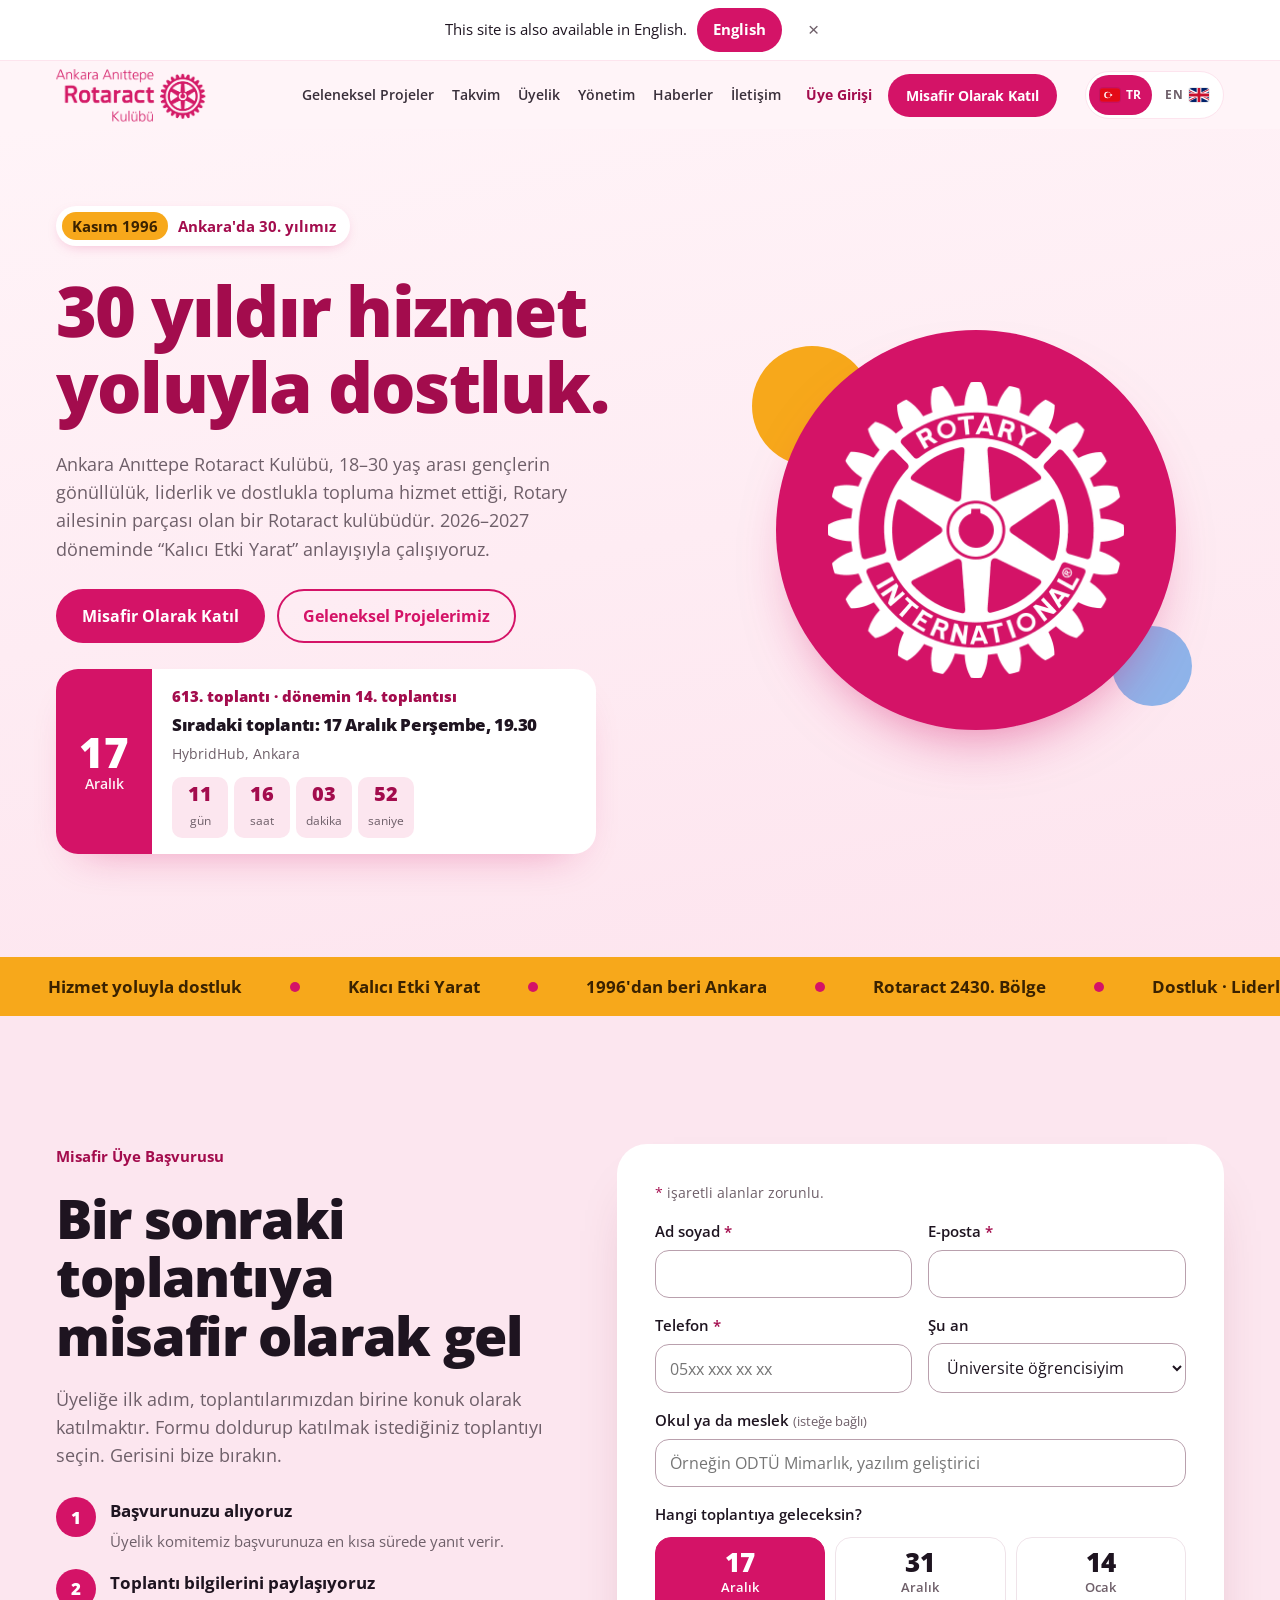
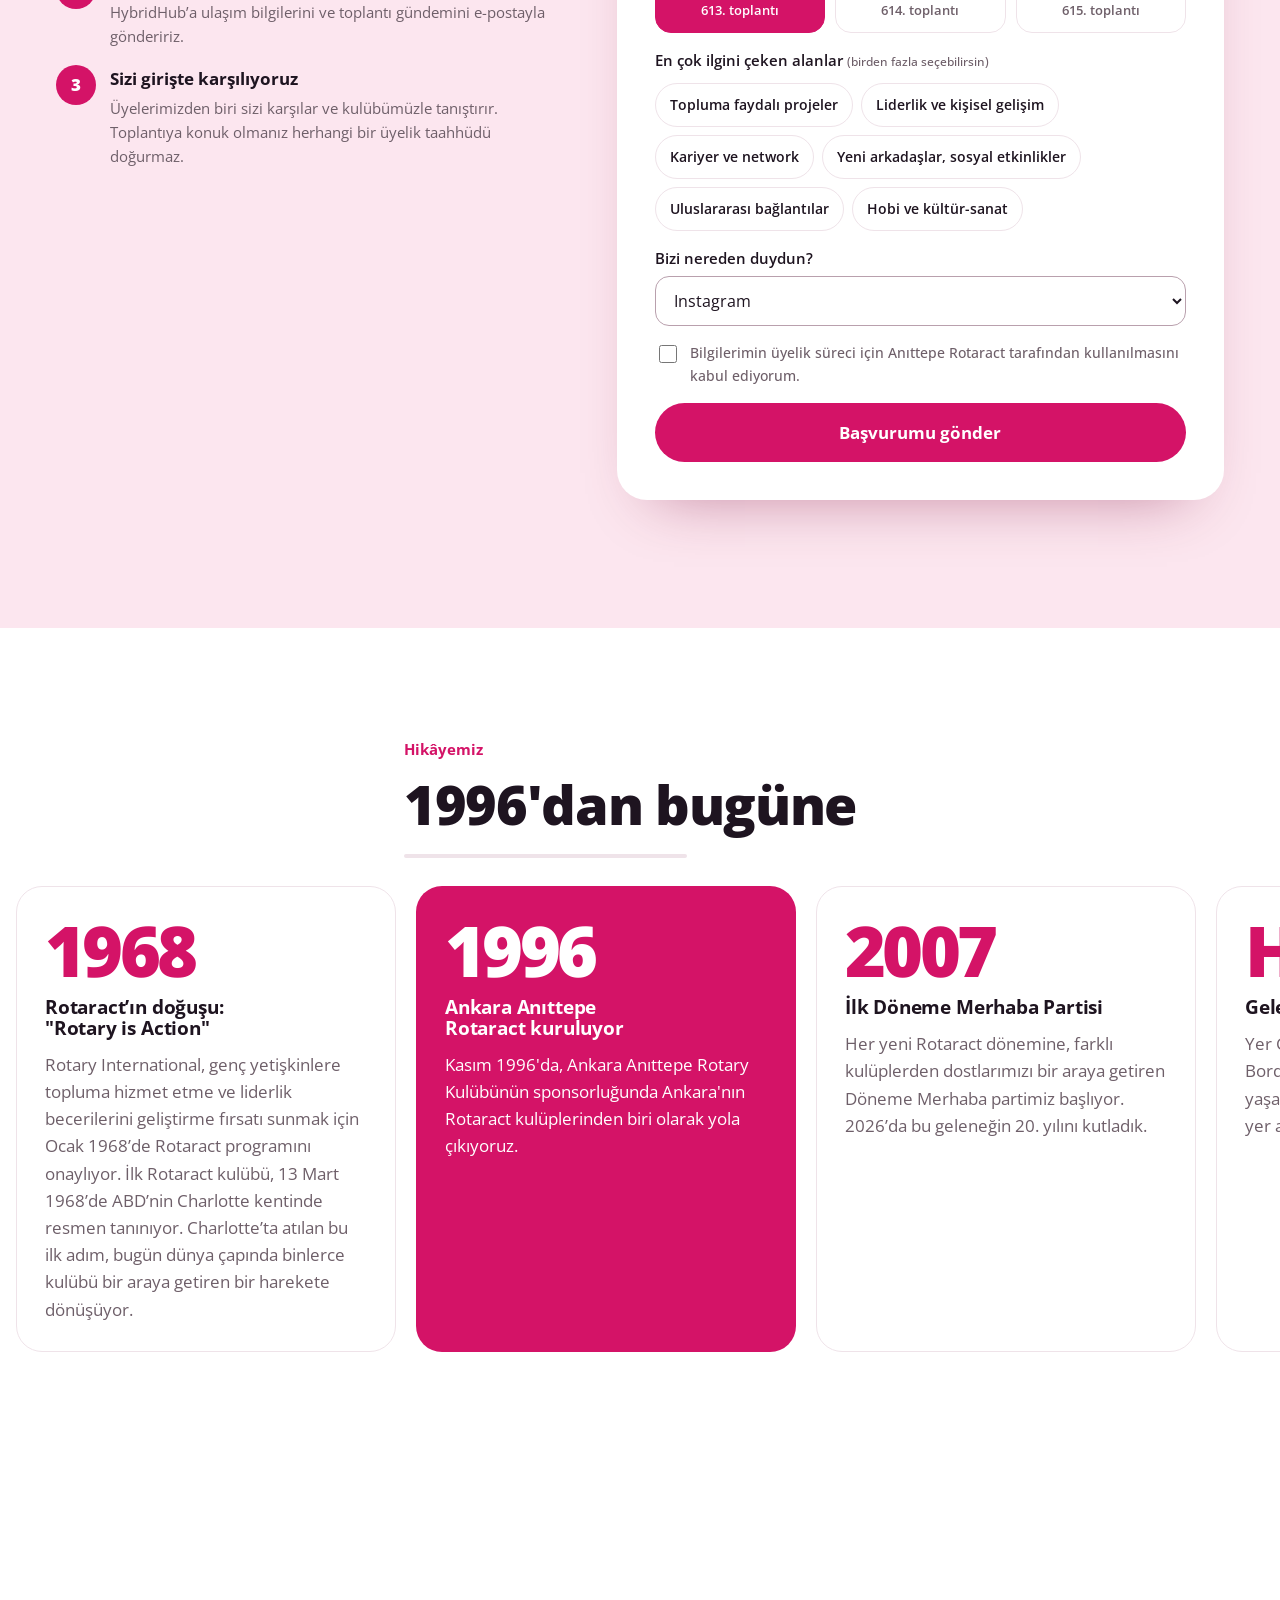
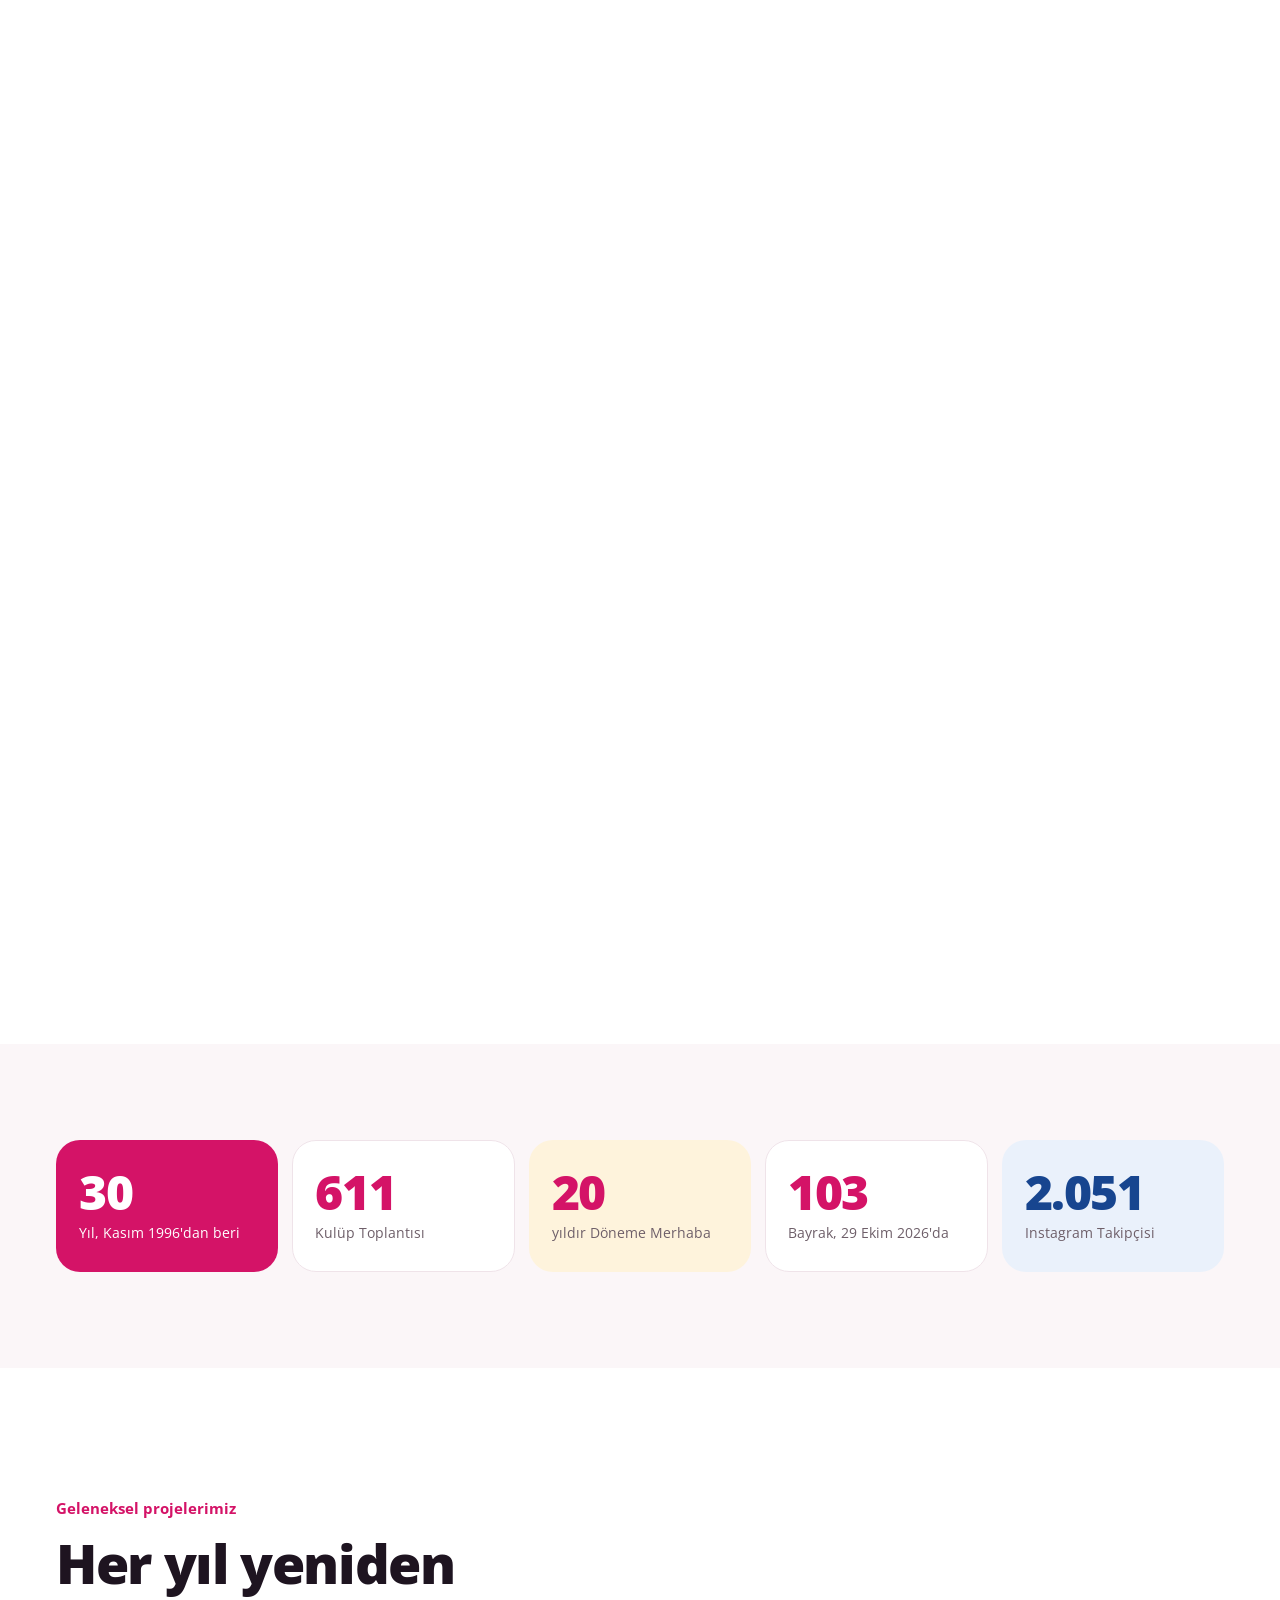
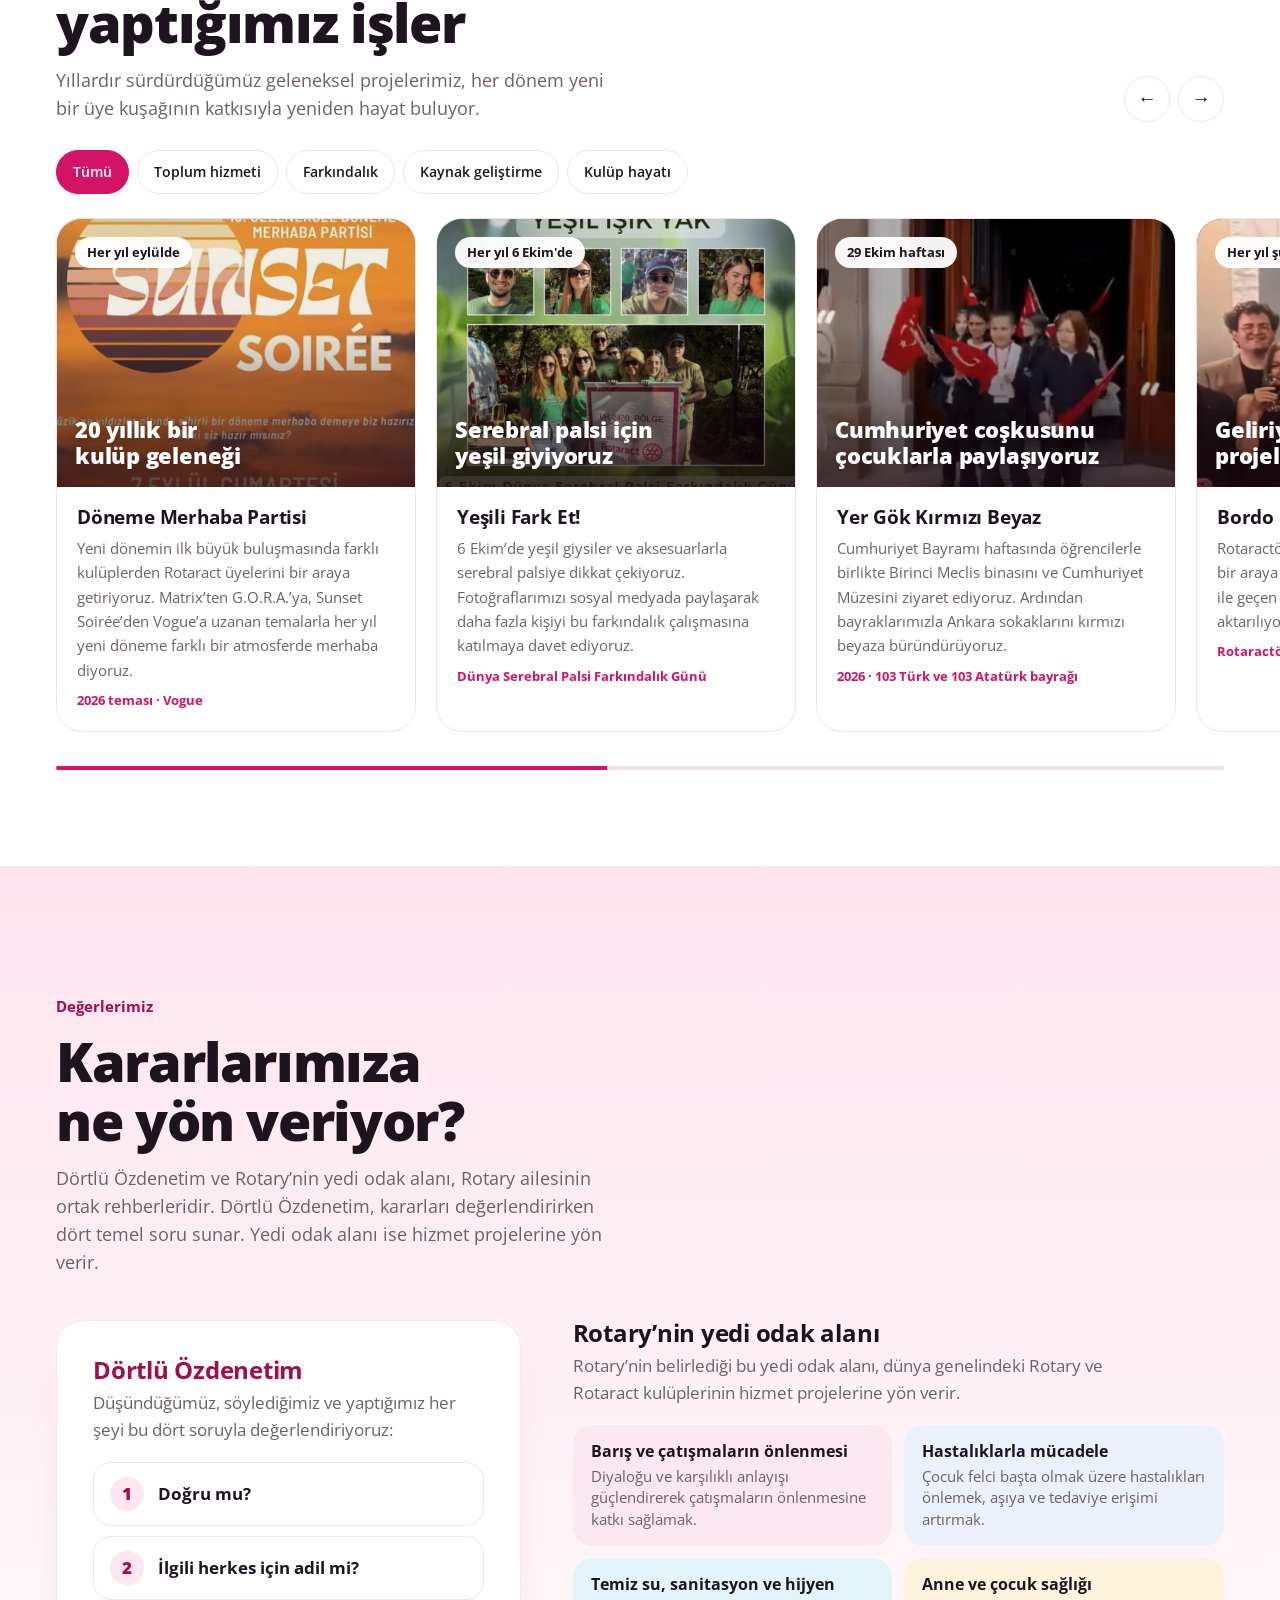
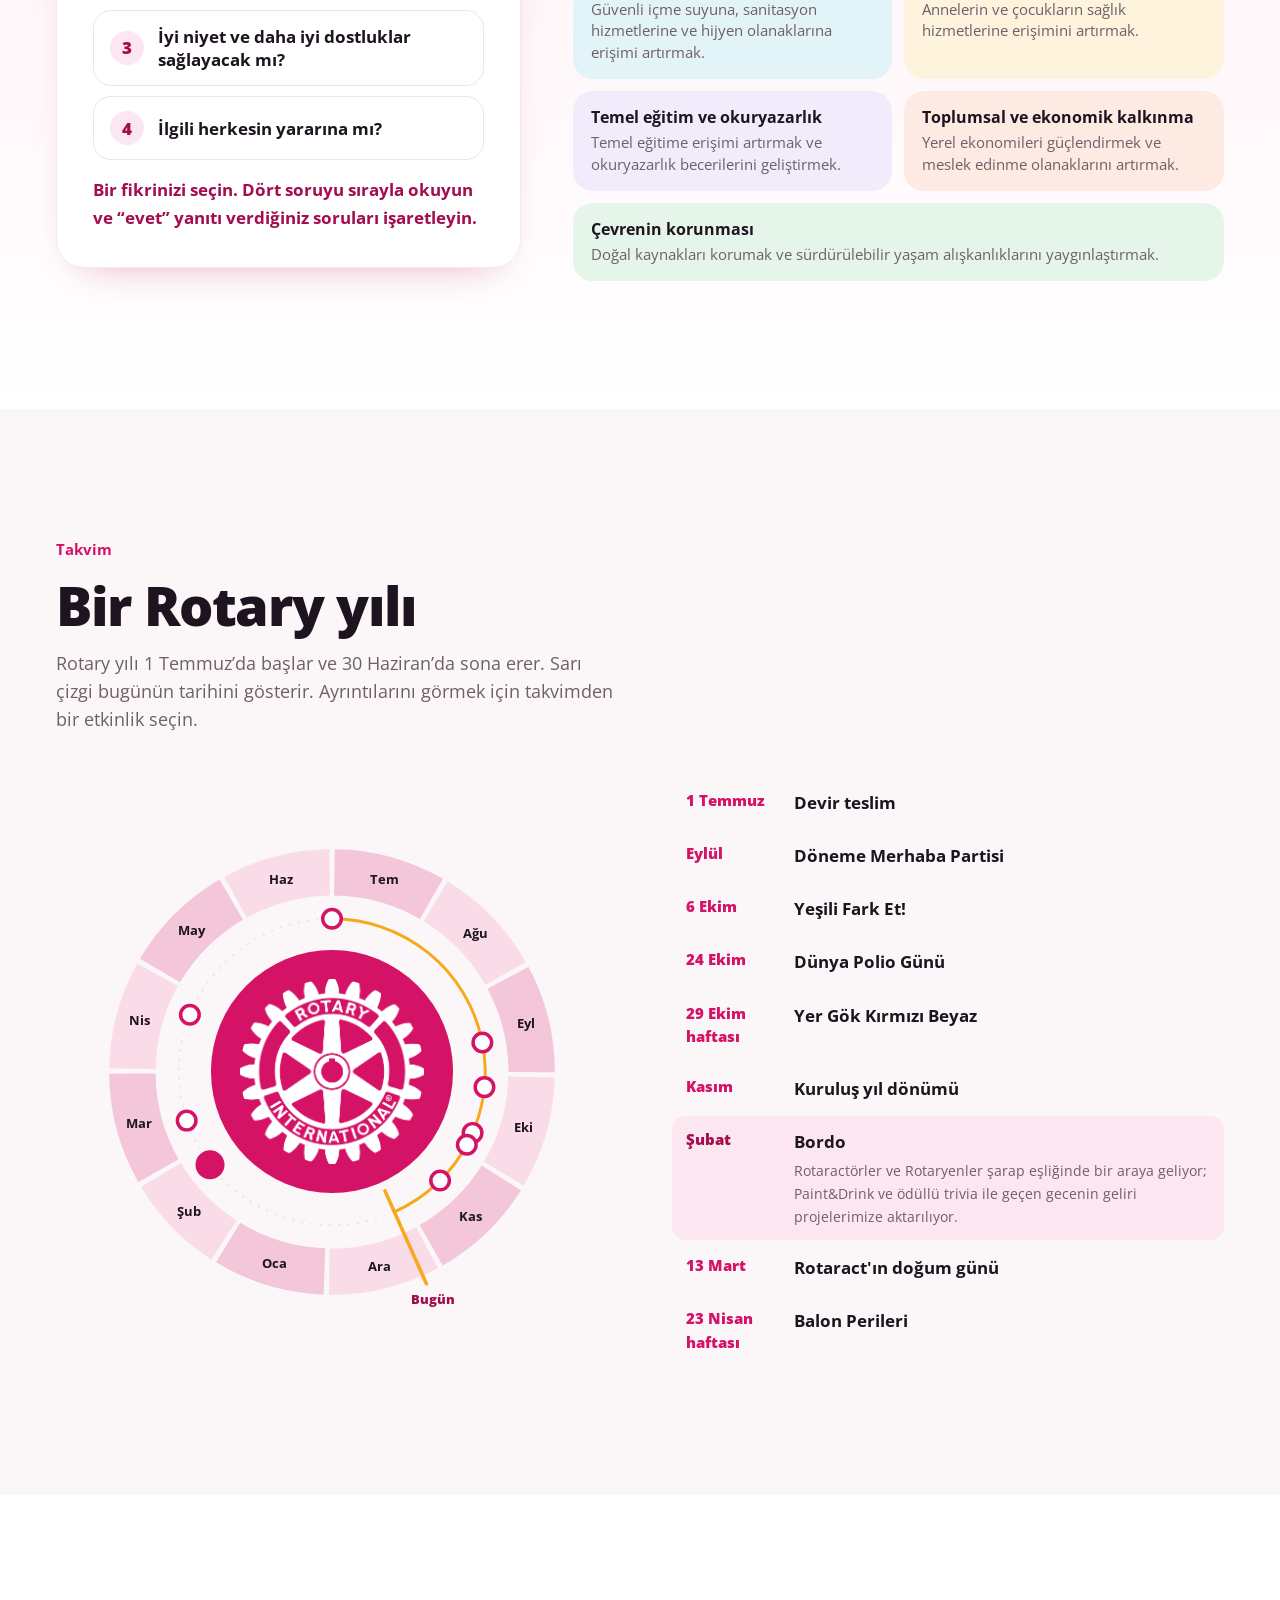
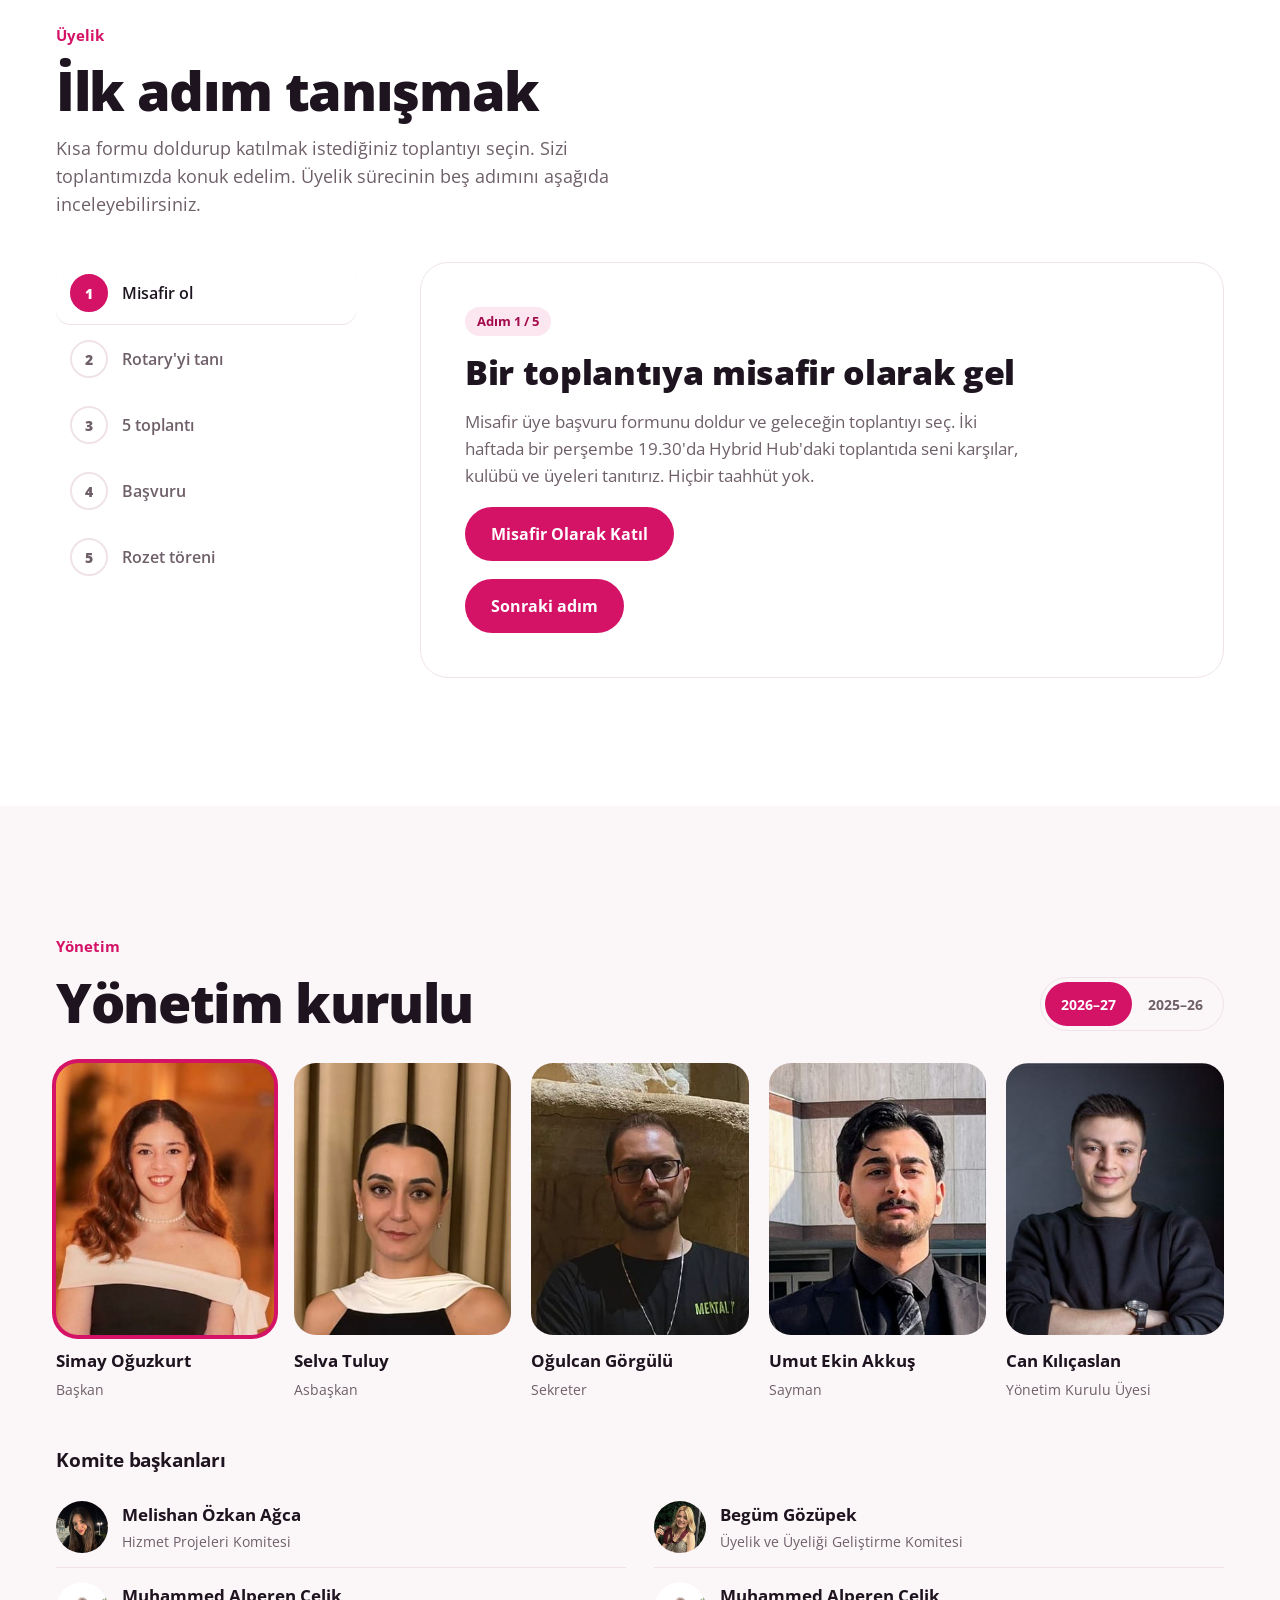
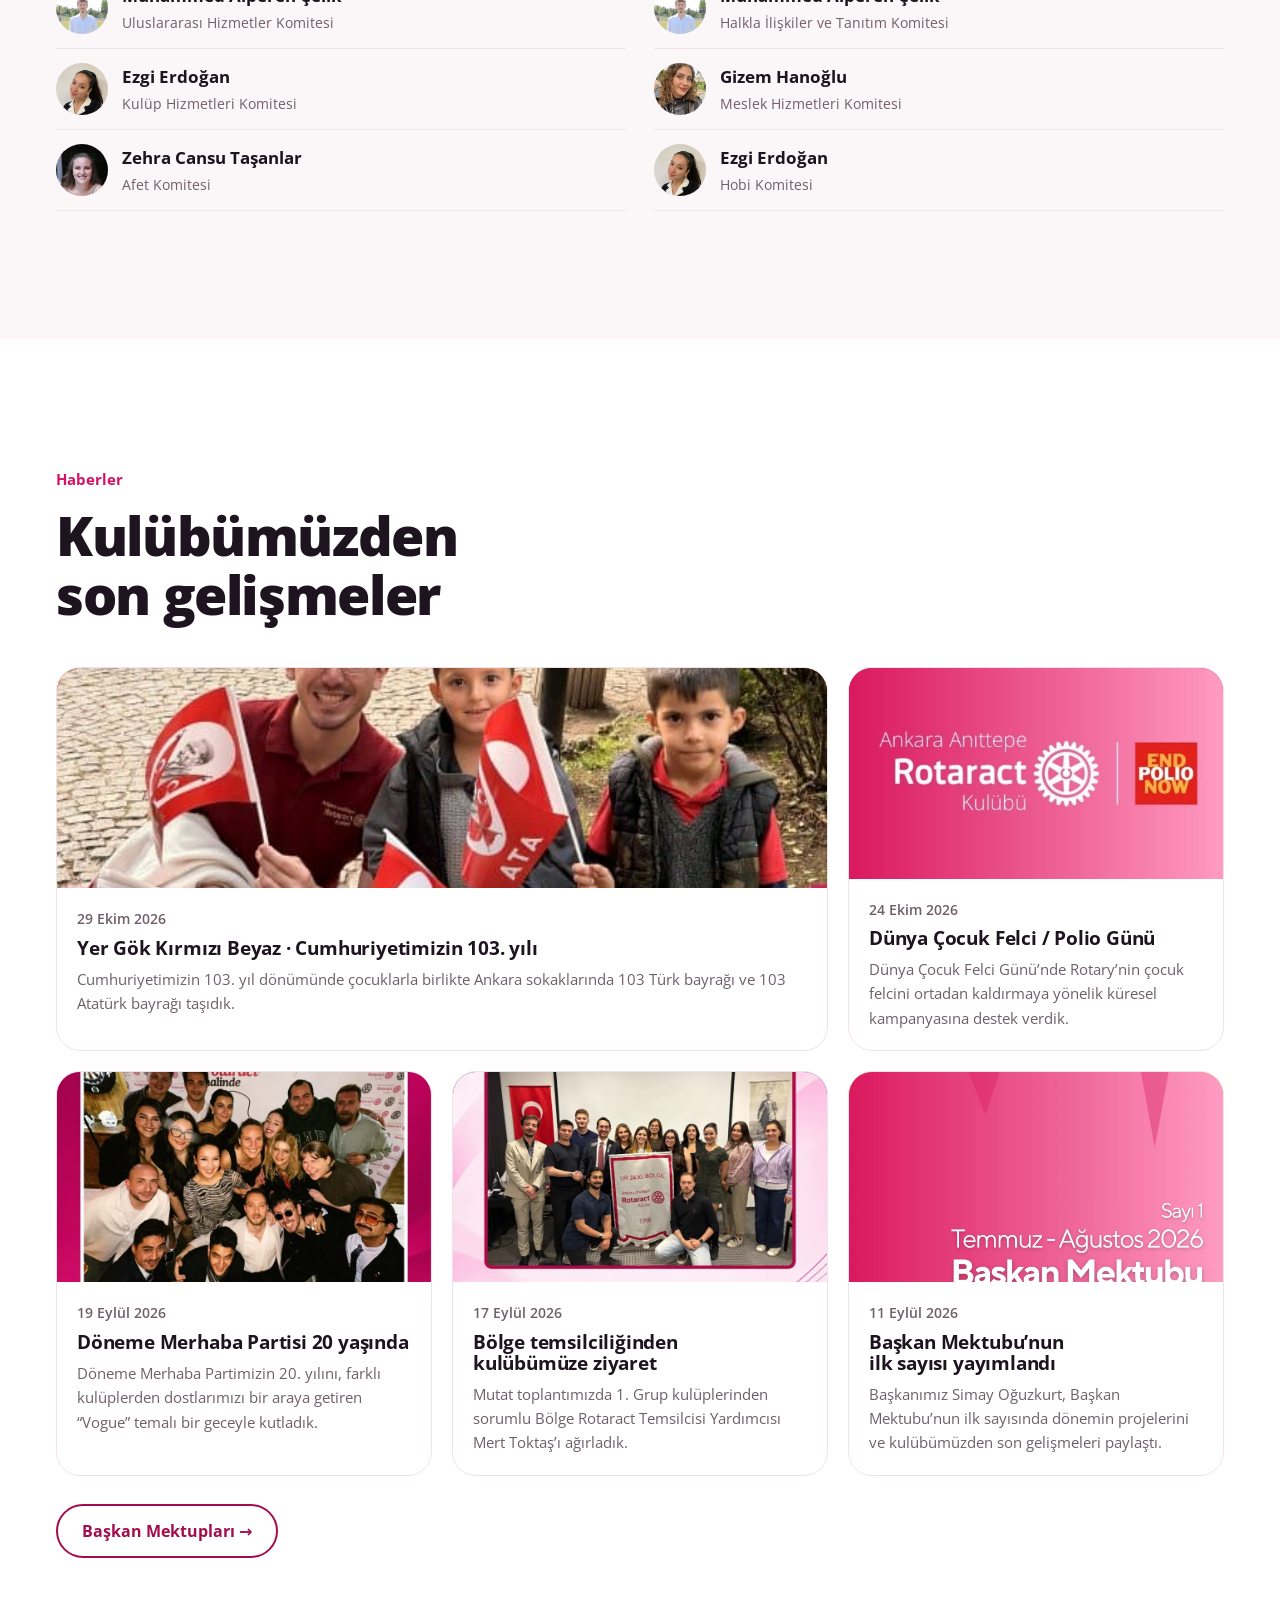
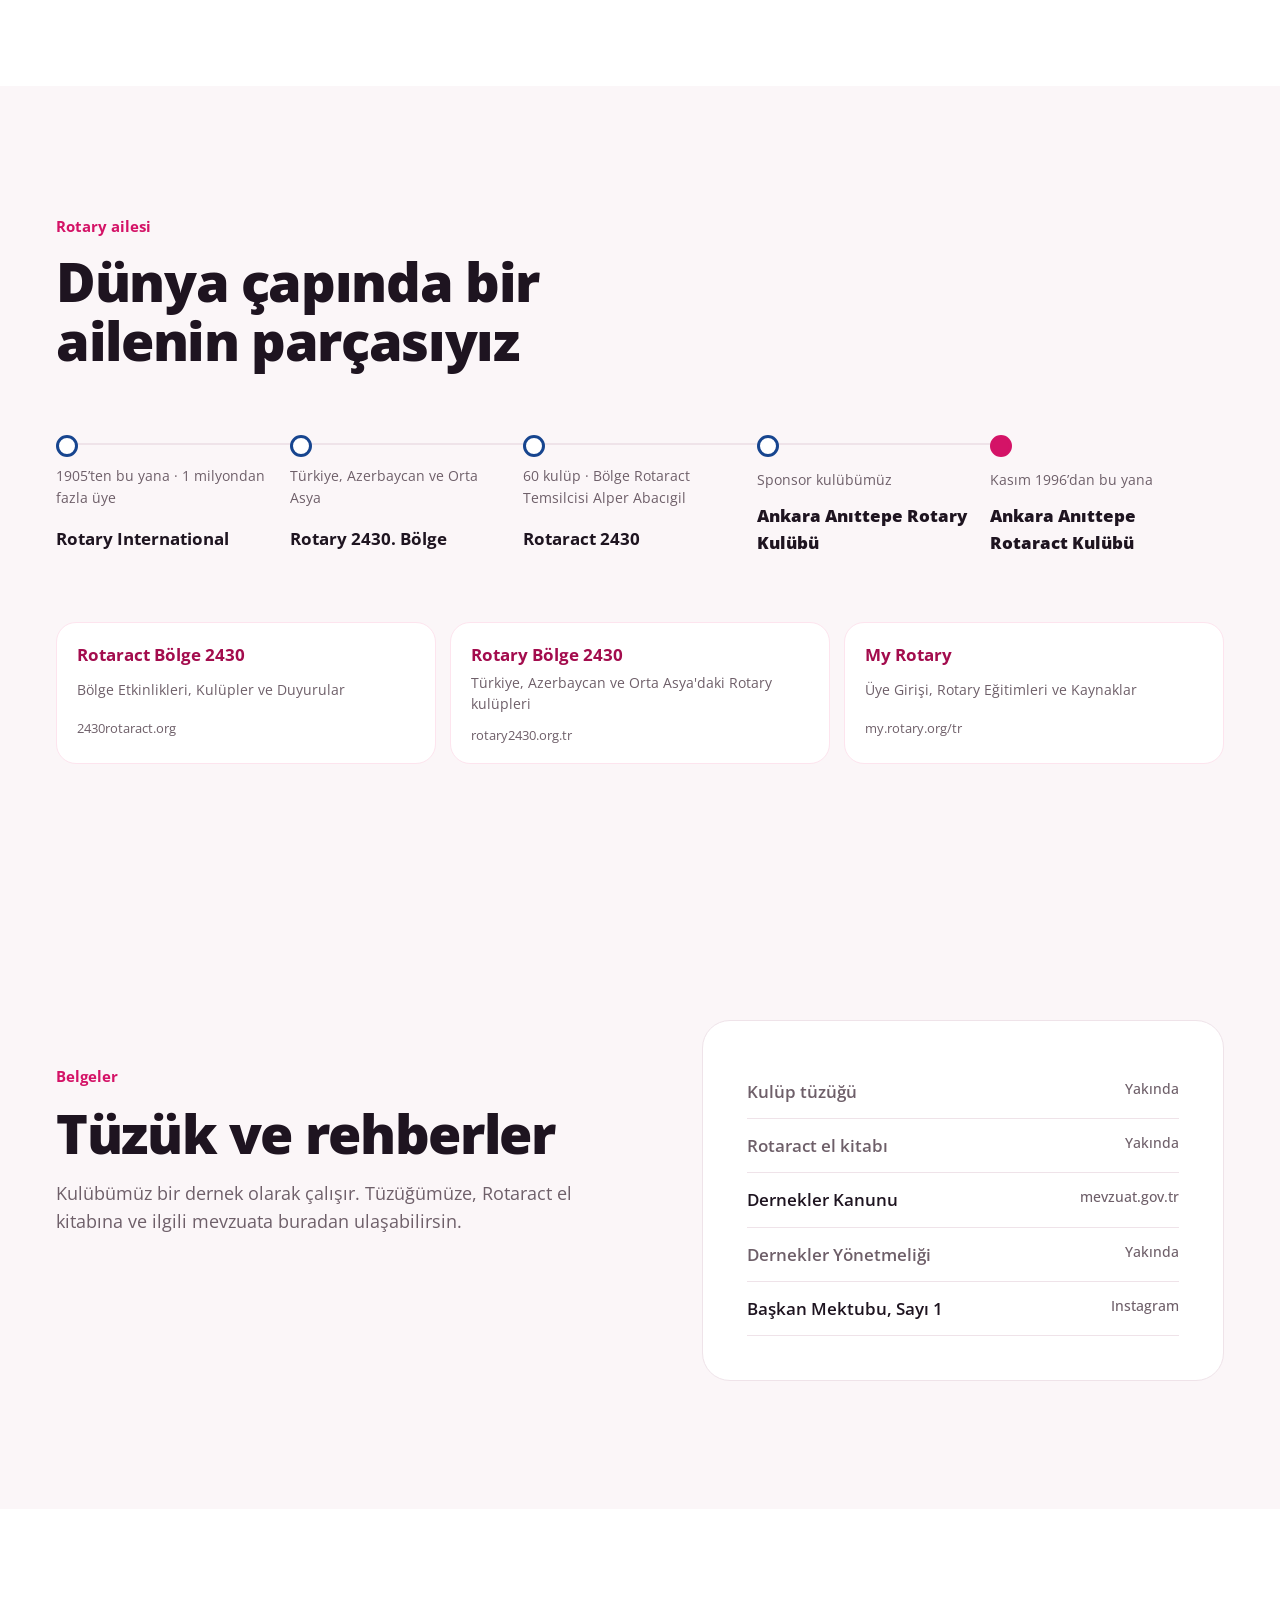
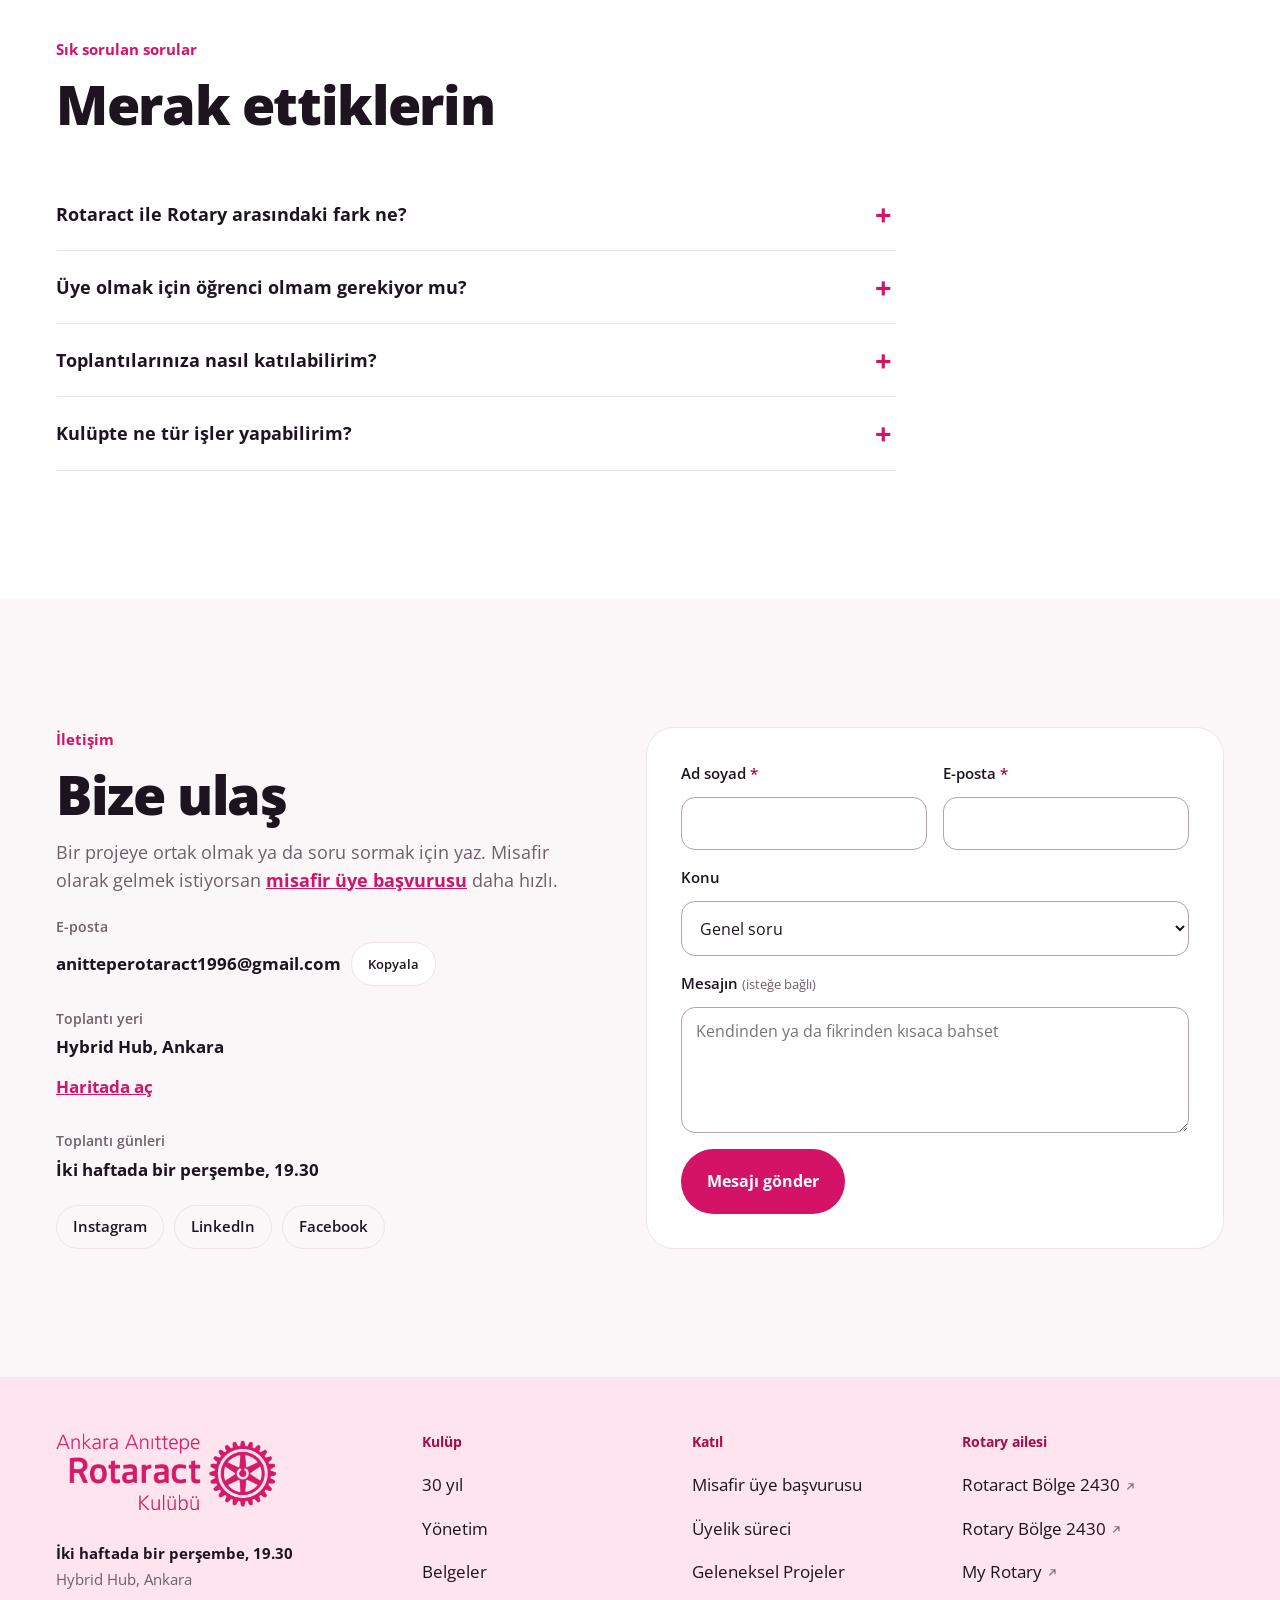
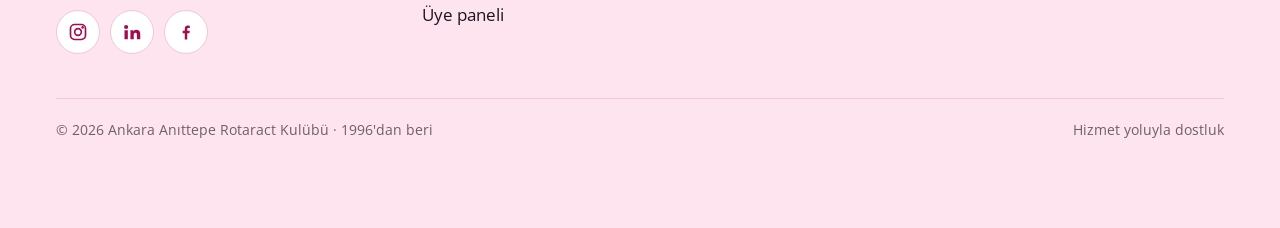
==== index.html @ 18e4af19 "Başkan Mektubu: sitede yayın sayfası Co-Authored-By: Claude Opus 5.5 <noreply@anthropic.com>" ====
<!doctype html>
<html lang="tr">
<head>
<meta charset="utf-8">
<meta name="viewport" content="width=device-width, initial-scale=1, viewport-fit=cover">
<title>Ankara Anıttepe Rotaract Kulübü | Ankara'da gönüllülük ve liderlik</title>
<link rel="canonical" href="https://anitteperotaract.org/">
<link rel="alternate" hreflang="tr" href="https://anitteperotaract.org/">
<link rel="alternate" hreflang="en" href="https://anitteperotaract.org/en/">
<link rel="alternate" hreflang="x-default" href="https://anitteperotaract.org/">
<link rel="manifest" href="https://anitteperotaract.org/site.webmanifest">
<link rel="icon" href="https://anitteperotaract.org/favicon.ico" sizes="16x16 32x32 48x48">
<link rel="icon" type="image/png" sizes="32x32" href="https://anitteperotaract.org/assets/icons/favicon-32.png">
<link rel="icon" type="image/png" sizes="192x192" href="https://anitteperotaract.org/assets/icons/icon-192.png">
<link rel="apple-touch-icon" href="https://anitteperotaract.org/assets/icons/apple-touch-icon.png">
<meta name="theme-color" content="#D41367">
<meta name="description" content="Ankara Anıttepe Rotaract Kulübü 1996'dan beri Ankara'da. 18–30 yaş arası gençlerle gönüllülük, liderlik ve dostluk. Toplantılar, projeler ve üyelik.">
<meta property="og:type" content="website">
<meta property="og:site_name" content="Ankara Anıttepe Rotaract Kulübü">
<meta property="og:title" content="Ankara Anıttepe Rotaract Kulübü">
<meta property="og:description" content="1996'dan beri Ankara'da 18–30 yaş arası gençlerle gönüllülük, liderlik ve dostluk. Bir sonraki toplantımıza misafir olarak gel.">
<meta property="og:url" content="https://anitteperotaract.org/">
<meta property="og:image" content="https://anitteperotaract.org/assets/og-image.jpg">
<meta property="og:image:width" content="1200">
<meta property="og:image:height" content="630">
<meta property="og:image:alt" content="Ankara Anıttepe Rotaract Kulübü logosu">
<meta property="og:locale" content="tr_TR">
<meta property="og:locale:alternate" content="en_US">
<meta name="twitter:card" content="summary_large_image">
<link rel="preconnect" href="https://fonts.googleapis.com">
<link rel="preconnect" href="https://fonts.gstatic.com" crossorigin>
<link rel="stylesheet" href="https://fonts.googleapis.com/css2?family=Open+Sans:wght@400;500;600;700;800&display=swap">
<script type="application/ld+json">
{"@context":"https://schema.org","@type":"NGO","name":"Ankara Anıttepe Rotaract Kulübü","alternateName":"Anıttepe Rotaract","url":"https://anitteperotaract.org/","@id":"https://anitteperotaract.org/#org","logo":"https://anitteperotaract.org/assets/icons/icon-512.png","image":"https://anitteperotaract.org/assets/og-image.jpg","address":{"@type":"PostalAddress","addressLocality":"Ankara","addressCountry":"TR"},"email":"anitteperotaract1996@gmail.com","foundingDate":"1996-11","areaServed":"Ankara","sameAs":["https://www.instagram.com/anitteperotaract/","https://www.facebook.com/AnittepeRotaractKulubu/","https://www.linkedin.com/company/anittepe-rotaract/"],"parentOrganization":{"@type":"Organization","name":"Rotary International","url":"https://www.rotary.org"}}
</script>
<style>
/* Layout: kızılcık hero → kayan şerit → sabitlenen yatay 30 yıl çizelgesi → sayaçlar → sürüklenebilir projeler → Rotary yılı çarkı → üyelik → kurul → haberler → iletişim. Tek cesur öğe: pembe disk üzerinde beyaz Rotary çarkı (marka kuralı: çark asla döndürülmez/animasyonla döndürülmez, üzerine yazı konmaz). */
:root{
  --cran:#D41367; --cran-deep:#A30C4D; --cran-soft:#FCE6EF; --on-cran:#FFFFFF;
  --royal:#17458F; --gold:#F7A81B; --gold-soft:#FEF3DC;
  --bg:#FFFFFF; --bg-2:#FBF6F8; --surface:#FFFFFF; --ink:#1E1420; --muted:#6E5F69; --line:#EFE3E9;
  --ring-a:#F9DCE8; --ring-b:#F3C6D9;
  --f:"Open Sans", "Segoe UI", system-ui, -apple-system, sans-serif;
  --gl:max(16px, env(safe-area-inset-left, 0px)); --gr:max(16px, env(safe-area-inset-right, 0px));
  --maxw:1200px; --hdr:68px;
}
/* Tek, aydınlık tema: gece modunda da açık kalır. */
:root{--blush:#FFF4F8; --blush-2:#FDE4EE; --sky-soft:#EAF1FB; color-scheme:light}

*{box-sizing:border-box}
html{scroll-behavior:smooth;scroll-padding-top:var(--hdr)}
body{background:var(--bg);color:var(--ink);font-family:var(--f);font-size:17px;line-height:1.6;-webkit-font-smoothing:antialiased}
body::before{content:"";position:fixed;inset:0 0 auto;height:env(safe-area-inset-top,0px);z-index:60;background:var(--blush)}
a{color:inherit}
h1,h2,h3{line-height:1.08;text-wrap:balance;margin:0;font-weight:800;letter-spacing:-.025em}
h2{font-size:clamp(2rem,4.6vw,3.4rem)}
h3{font-size:1.2rem;font-weight:700;letter-spacing:-.01em}
p{margin:0}
:focus-visible{outline:3px solid var(--gold);outline-offset:3px;border-radius:6px}
.wrap{max-width:var(--maxw);margin:0 auto;padding-left:var(--gl);padding-right:var(--gr)}
.band{padding-block:clamp(72px,10vw,128px)}
.alt{background:var(--bg-2)}
.lead{color:var(--muted);max-width:56ch;font-size:1.1rem}
.sec-head{display:grid;gap:14px;margin-bottom:44px;max-width:780px}
.kicker{color:var(--cran);font-weight:700;font-size:.95rem}
.btn{display:inline-flex;align-items:center;gap:8px;font:700 1rem var(--f);padding:14px 24px;border-radius:999px;border:2px solid transparent;cursor:pointer;text-decoration:none;transition:transform .2s cubic-bezier(.2,.8,.2,1),background .2s,color .2s}
.btn:hover{transform:translateY(-2px)}
.btn:active{transform:scale(.97)}
.btn-cran{background:var(--cran);color:var(--on-cran)}
.btn-white{background:#fff;color:#A30C4D}
.btn-line{border-color:currentColor;background:transparent}
.tn{font-variant-numeric:tabular-nums}

/* ---------- Logo crops ---------- */
.lg{position:relative;aspect-ratio:1330/470;overflow:hidden;display:block}
.lg img{position:absolute;max-width:none;width:150.38%;left:-38.72%;top:-6.38%;height:auto}
.wh{position:relative;aspect-ratio:1;overflow:hidden;display:block}
.wh img{position:absolute;max-width:none;width:470.6%;left:-336.5%;top:-15.3%;height:auto}
.l-white{display:none}

/* ---------- Progress + header ---------- */
.progress{position:fixed;left:0;top:env(safe-area-inset-top,0px);height:3px;width:100%;transform-origin:0 50%;transform:scaleX(0);background:var(--gold);z-index:70}
header.site{position:sticky;top:env(safe-area-inset-top,0px);z-index:50;transition:background .35s,box-shadow .35s;background:var(--blush);color:var(--ink)}
header.site.scrolled{background:color-mix(in srgb,var(--bg) 92%,transparent);backdrop-filter:blur(12px);color:var(--ink);box-shadow:0 1px 0 var(--line)}
.hdr{display:flex;align-items:center;gap:20px;height:var(--hdr)}
.brand{width:150px;flex:none}
.brand .on-top{display:block}
.brand .on-scroll{display:none}
header.scrolled .brand .on-top{display:none}
header.scrolled .brand .on-scroll{display:block}
nav.main{display:flex;gap:2px;margin-left:auto}
nav.main a{text-decoration:none;font-weight:600;font-size:.93rem;padding:8px 10px;white-space:nowrap;border-radius:999px;opacity:.88}
nav.main a:hover{opacity:1;background:color-mix(in srgb,currentColor 12%,transparent)}
.hdr .btn{padding:10px 18px;font-size:.92rem}
.menu-btn{display:none;background:none;border:2px solid currentColor;border-radius:10px;width:44px;height:40px;color:inherit;cursor:pointer;font-size:1.1rem}
@media (max-width:1200px){
  nav.main{display:none;position:absolute;left:0;right:0;top:var(--hdr);flex-direction:column;background:var(--bg);color:var(--ink);border-bottom:1px solid var(--line);padding:8px var(--gr) 16px var(--gl)}
  nav.main.open{display:flex}
  .menu-btn{display:block;margin-left:auto}
  .hdr .btn{display:none}
}

/* ---------- Hero ---------- */
.hero{background:linear-gradient(170deg,var(--blush) 0%,var(--blush-2) 100%);color:var(--ink);position:relative;overflow:hidden}
.hero h1{color:var(--cran-deep)}
.hero-inner{isolation:isolate;display:grid;grid-template-columns:1.1fr .9fr;gap:clamp(24px,5vw,72px);align-items:center;padding-block:clamp(40px,6vw,80px) clamp(56px,8vw,104px)}
.hero-copy{display:grid;gap:26px;min-width:0;position:relative;z-index:2}
.since{display:inline-flex;align-items:center;gap:10px;font-weight:700;font-size:.95rem;background:#fff;color:var(--cran-deep);padding:6px 14px 6px 6px;border-radius:999px;justify-self:start;box-shadow:0 4px 14px -6px rgba(212,19,103,.35)}
.since b{background:var(--gold);color:#3A2200;border-radius:999px;padding:2px 10px}
.hero h1{font-size:clamp(2.4rem,5.6vw,4.4rem)}
.hero .lead{color:var(--muted)}
.hero-actions{display:flex;flex-wrap:wrap;gap:12px}
.hero-actions .btn-line{color:var(--cran)}
.ticket{background:#fff;color:#1E1420;border-radius:22px;display:grid;grid-template-columns:auto 1fr;max-width:540px;overflow:hidden;box-shadow:0 20px 44px -26px rgba(212,19,103,.45)}
.ticket-date{background:var(--cran);color:#fff;padding:18px 20px;display:grid;place-items:center;text-align:center;line-height:1;min-width:96px}
.ticket-date b{font-size:2.6rem;font-weight:800;display:block}
.ticket-date span{font-size:.85rem;font-weight:600;opacity:.8;margin-top:4px;display:block}
.ticket-body{padding:16px 20px;display:grid;gap:6px;min-width:0}
.ticket-no{font-weight:800;color:#A30C4D;font-size:.92rem}
.ticket-body h3{font-size:1.08rem}
.ticket-body p{color:#6E5F69;font-size:.9rem}
.cd{display:flex;gap:6px;margin-top:6px;flex-wrap:wrap}
.cd div{background:#FCE6EF;border-radius:10px;padding:6px 10px;min-width:56px;text-align:center}
.cd b{font-size:1.25rem;font-weight:800;display:block;line-height:1.1;color:#A30C4D}
.cd span{font-size:.7rem;color:#6E5F69}
.hero-wheel{position:relative;justify-self:center;width:min(100%,400px);aspect-ratio:1;border-radius:50%;background:var(--cran);display:grid;place-items:center;box-shadow:0 30px 60px -30px rgba(212,19,103,.6)}
.hero-wheel .rw{width:74%;height:auto;display:block}
.hero-wheel::before,.hero-wheel::after{content:"";position:absolute;border-radius:50%;z-index:-1}
.hero-wheel::before{width:30%;aspect-ratio:1;background:var(--gold);left:-6%;top:4%}
.hero-wheel::after{width:20%;aspect-ratio:1;background:#8FB4EA;right:-4%;bottom:6%}@media (max-width:880px){.hero-inner{grid-template-columns:1fr}.hero-wheel{width:min(56%,260px);order:-1}}

/* ---------- Marquee ---------- */
.marquee{background:var(--gold);color:#3A2200;overflow:hidden;padding-block:16px;white-space:nowrap}
.marquee-track{display:inline-flex;gap:48px;animation:mq 38s linear infinite;padding-left:48px}
.marquee span{font-weight:700;font-size:1.05rem;display:inline-flex;align-items:center;gap:48px}
.marquee span::after{content:"";width:10px;height:10px;border-radius:50%;background:var(--cran);display:inline-block}
@keyframes mq{to{transform:translateX(-50%)}}

/* ---------- Guest application ---------- */
.apply{background:var(--cran-soft)}
.apply-grid{display:grid;grid-template-columns:.9fr 1.1fr;gap:clamp(28px,5vw,72px);align-items:start}
.apply-copy{display:grid;gap:20px;position:sticky;top:calc(var(--hdr) + 24px)}
.apply-steps{list-style:none;margin:8px 0 0;padding:0;display:grid;gap:16px;counter-reset:a}
.apply-steps li{display:grid;grid-template-columns:40px 1fr;gap:4px 14px}
.apply-steps li::before{counter-increment:a;content:counter(a);grid-row:span 2;width:40px;height:40px;border-radius:50%;background:var(--cran);color:#fff;display:grid;place-items:center;font-weight:800}
.apply-steps span{color:var(--muted);font-size:.95rem}
.apply-form{background:var(--surface);border-radius:30px;padding:clamp(22px,4vw,38px);box-shadow:0 30px 60px -36px rgba(120,0,50,.45)}
.gf-fields{display:grid;grid-template-columns:1fr 1fr;gap:16px}
.gf-fields .full{grid-column:1/-1}
.apply-form label{display:grid;gap:6px;font-weight:600;font-size:.92rem}
.apply-form small{color:var(--muted);font-weight:500}
.apply-form input:not([type=checkbox]),.apply-form select{font:400 1rem var(--f);padding:12px 14px;border-radius:14px;border:1.5px solid var(--line);background:var(--bg);color:var(--ink);width:100%}
.apply-form input:focus,.apply-form select:focus{border-color:var(--cran);outline:none}
.apply-form fieldset{border:0;padding:0;margin:0;display:grid;gap:10px;min-width:0}
.apply-form legend{font-weight:600;font-size:.92rem;padding:0;margin-bottom:10px}
.date-pick{display:grid;grid-template-columns:repeat(3,1fr);gap:10px}
.date-pick label{cursor:pointer;display:block}
.date-pick input{position:absolute;opacity:0;pointer-events:none}
.date-pick .dp{display:grid;gap:2px;padding:12px;border-radius:16px;border:1.5px solid var(--line);text-align:center;transition:all .2s}
.date-pick .dp b{font-size:1.6rem;font-weight:800;line-height:1}
.date-pick .dp span{font-size:.8rem;color:var(--muted);font-weight:600}
.date-pick input:checked + .dp{background:var(--cran);border-color:var(--cran);color:#fff}
.date-pick input:checked + .dp span{color:rgba(255,255,255,.85)}
.date-pick input:focus-visible + .dp{outline:3px solid var(--gold);outline-offset:2px}
.interest{display:flex;flex-wrap:wrap;gap:8px}
.interest button{font:600 .88rem var(--f);border:1.5px solid var(--line);background:var(--bg);color:var(--ink);padding:8px 14px;border-radius:999px;cursor:pointer;transition:all .2s}
.interest button[aria-pressed="true"]{background:var(--ink);color:var(--bg);border-color:var(--ink)}
.apply-form .check{display:flex;gap:10px;align-items:flex-start;font-weight:500;font-size:.88rem;color:var(--muted)}
.apply-form .check input{margin-top:3px;accent-color:var(--cran);width:18px;height:18px;flex:none}
.apply-form .btn{justify-content:center;font-size:1.05rem;padding:16px}
.gf-err{grid-column:1/-1;color:var(--cran);font-weight:700;font-size:.92rem}
.gf-done{display:grid;gap:14px;text-align:left;animation:swap .5s cubic-bezier(.2,.8,.2,1)}
.gf-done .ok{width:56px;height:56px;border-radius:50%;background:var(--cran);color:#fff;display:grid;place-items:center;font-size:1.6rem;font-weight:800}
.gf-done h3{font-size:1.6rem;font-weight:800}
.gf-done p{color:var(--muted)}
@media (max-width:900px){.apply-grid{grid-template-columns:1fr}.apply-copy{position:static}}
@media (max-width:520px){.gf-fields{grid-template-columns:1fr}.date-pick{grid-template-columns:1fr 1fr 1fr;gap:6px}.date-pick .dp{padding:10px 4px}}

/* Floating apply button */
.fab{position:fixed;left:calc(16px + env(safe-area-inset-left,0px));bottom:calc(16px + env(safe-area-inset-bottom,0px));z-index:69;background:var(--cran);color:#fff;font:700 .95rem var(--f);padding:14px 20px;border-radius:999px;text-decoration:none;box-shadow:0 12px 30px -10px rgba(120,0,50,.6);transform:translateY(140%);transition:transform .35s cubic-bezier(.2,.8,.2,1)}
.fab.show{transform:none}

/* ---------- Pinned timeline ---------- */
.tl{position:relative;background:var(--bg)}
.tl-sticky{position:sticky;top:calc(var(--hdr) + env(safe-area-inset-top,0px));height:calc(100svh - var(--hdr));overflow:hidden;display:flex;flex-direction:column;justify-content:center;gap:28px;padding-block:24px}
.tl-head{display:flex;justify-content:space-between;align-items:end;gap:20px;flex-wrap:wrap}
.tl-bar{height:4px;background:var(--line);border-radius:4px;overflow:hidden;width:min(320px,60%)}
.tl-bar i{display:block;height:100%;width:100%;background:var(--cran);transform-origin:0 50%;transform:scaleX(0)}
.tl-track{display:flex;gap:20px;padding-left:var(--gl);padding-right:var(--gr);will-change:transform}
.tl-card{flex:0 0 min(78vw,380px);background:var(--surface);border:1px solid var(--line);border-radius:26px;padding:28px;display:grid;gap:12px;align-content:start;min-height:280px}
.tl-card .yr{font-size:clamp(3rem,6vw,4.4rem);font-weight:800;letter-spacing:-.05em;line-height:1;color:var(--cran)}
.tl-card p{color:var(--muted)}
.tl-card.hl{background:var(--cran);color:var(--on-cran);border-color:transparent}
.tl-card.hl .yr{color:#fff}
.tl-card.hl p{color:rgba(255,255,255,.88)}
.tl-card.dark{background:var(--gold);color:#3A2200;border-color:transparent}
.tl-card.dark .yr{color:#fff}
.tl-card.dark p{color:#5A3A00}
.tl.static{height:auto!important}
.tl.static .tl-sticky{position:static;height:auto;padding-block:clamp(72px,10vw,120px)}
.tl.static .tl-track{overflow-x:auto;scroll-snap-type:x mandatory;transform:none!important;padding-bottom:12px}
.tl.static .tl-card{scroll-snap-align:start}

/* ---------- Counters ---------- */
.stats{display:grid;grid-template-columns:repeat(5,1fr);gap:14px}
.stats div{padding:26px 22px;border-radius:24px;background:var(--surface);border:1px solid var(--line)}
.stats div:nth-child(1){background:var(--cran);color:#fff;border-color:transparent}
.stats div:nth-child(3){background:var(--gold-soft);border-color:transparent}
.stats div:nth-child(5){background:var(--sky-soft);border-color:transparent}
.stats b{font-size:clamp(2rem,4vw,3rem);font-weight:800;display:block;line-height:1.05;letter-spacing:-.03em;color:var(--cran)}
.stats div:nth-child(1) b{color:#fff}
.stats div:nth-child(5) b{color:var(--royal)}
.stats span{font-size:.9rem;color:var(--muted)}
.stats div:nth-child(1) span{color:rgba(255,255,255,.9)}
@media (max-width:900px){.stats{grid-template-columns:1fr 1fr}.stats div:last-child{grid-column:1/-1}}

/* ---------- Projects rail ---------- */
.rail-head{display:flex;justify-content:space-between;align-items:end;gap:20px;flex-wrap:wrap;margin-bottom:28px}
.chips{display:flex;flex-wrap:wrap;gap:8px}
.chip{font:600 .9rem var(--f);border:1.5px solid var(--line);background:var(--surface);color:var(--ink);padding:8px 16px;border-radius:999px;cursor:pointer;transition:background .2s,color .2s,border-color .2s}
.chip[aria-pressed="true"]{background:var(--cran);color:var(--on-cran);border-color:var(--cran)}
.arrows{display:flex;gap:8px}
.arrows button{width:46px;height:46px;border-radius:50%;border:1.5px solid var(--line);background:var(--surface);color:var(--ink);cursor:pointer;font-size:1.2rem;transition:background .2s}
.arrows button:hover{background:var(--cran);color:var(--on-cran);border-color:var(--cran)}
.rail{display:flex;gap:20px;overflow-x:auto;scroll-snap-type:x mandatory;padding-left:max(var(--gl),calc((100vw - var(--maxw))/2 + 16px));padding-right:var(--gr);padding-bottom:16px;scrollbar-width:none;cursor:grab}
.rail::-webkit-scrollbar{display:none}
.rail.drag{cursor:grabbing;scroll-snap-type:none}
.proj{flex:0 0 min(84vw,360px);scroll-snap-align:start;border-radius:26px;overflow:hidden;background:var(--surface);border:1px solid var(--line);display:flex;flex-direction:column;transition:transform .3s cubic-bezier(.2,.8,.2,1)}
.proj:hover{transform:translateY(-6px)}
.proj[hidden]{display:none!important}
.proj-art{aspect-ratio:4/3;max-width:100%;position:relative;padding:18px;display:flex;flex-direction:column;justify-content:space-between;color:#fff}
.proj-art .when{align-self:flex-start;background:rgba(255,255,255,.95);color:#1E1420;font-weight:700;font-size:.82rem;padding:5px 12px;border-radius:999px}
.proj-art .big{font-size:clamp(1.2rem,1.7vw,1.45rem);font-weight:800;letter-spacing:-.01em;line-height:1.2;text-wrap:balance;max-width:22ch}
.proj-body{padding:20px;display:grid;gap:8px;flex:1;align-content:start}
.proj-body p{color:var(--muted);font-size:.95rem}
.proj-body small{color:var(--cran);font-weight:700;font-size:.82rem}
.rail-progress{height:4px;background:var(--line);border-radius:4px;margin-top:18px;overflow:hidden}
.rail-progress i{display:block;height:100%;background:var(--cran);width:20%;transition:transform .15s,width .15s}

/* ---------- Year dial ---------- */
.dial{display:grid;grid-template-columns:1fr 1fr;gap:clamp(24px,5vw,64px);align-items:center}
#wheel{width:100%;max-width:520px;height:auto;display:block;margin:0 auto;overflow:visible}
#wheel text{font-family:var(--f);fill:var(--muted)}
#wheel .mlabel{font-size:11px;font-weight:700}
#wheel .ev{cursor:pointer}
#wheel .ev circle.dot{fill:var(--surface);stroke:var(--cran);stroke-width:3;transition:r .25s}
#wheel .ev:hover circle.dot,#wheel .ev.active circle.dot{fill:var(--cran)}
#wheel .ev.active circle.dot{r:11}
#wheel .ev:focus-visible{outline:none}
#wheel .ev:focus-visible circle.dot{stroke:var(--gold);stroke-width:5}
#wheel .needle{stroke:var(--gold);stroke-width:3;stroke-linecap:round}
#wheel .today-t{fill:var(--gold);font-weight:800;font-size:11px}
.dial-box{position:relative}
.dial-center{position:absolute;inset:0;display:grid;place-items:center;pointer-events:none}
.rw-disc{width:44%;aspect-ratio:1;border-radius:50%;background:var(--cran);display:grid;place-items:center}
.rw-disc img{width:76%;height:auto;display:block}
.ev-list{list-style:none;margin:0;padding:0;display:grid;gap:2px}
.ev-list button{width:100%;display:grid;grid-template-columns:96px 1fr;gap:12px;align-items:start;text-align:left;background:none;border:0;padding:12px 14px;border-radius:14px;cursor:pointer;font:inherit;color:var(--ink);transition:background .2s}
.ev-list button:hover{background:var(--bg-2)}
.ev-list button.active{background:var(--cran-soft)}
.ev-list .d{font-weight:800;color:var(--cran);font-size:.92rem}
.ev-list .t{font-weight:700}
.ev-list .x{display:block;color:var(--muted);font-size:.9rem;font-weight:400;max-height:0;overflow:hidden;transition:max-height .35s}
.ev-list button.active .x{max-height:120px;margin-top:4px}
@media (max-width:880px){.dial{grid-template-columns:1fr}}

/* ---------- Membership ---------- */
.journey{display:grid;grid-template-columns:300px 1fr;gap:clamp(24px,5vw,64px);align-items:start}
.steps{list-style:none;margin:0;padding:0;display:grid;gap:4px;counter-reset:s;position:relative}
.steps button{width:100%;text-align:left;display:flex;gap:14px;align-items:center;font:600 1rem var(--f);color:var(--muted);background:none;border:0;padding:12px 14px;border-radius:14px;cursor:pointer}
.steps button::before{counter-increment:s;content:counter(s);width:34px;height:34px;border-radius:50%;border:2px solid var(--line);display:grid;place-items:center;font-weight:800;font-size:.9rem;flex:none;transition:all .25s}
.steps button[aria-selected="true"]{background:var(--surface);color:var(--ink);box-shadow:0 1px 0 var(--line)}
.steps button[aria-selected="true"]::before{background:var(--cran);border-color:var(--cran);color:#fff}
.steps button.done::before{border-color:var(--cran);color:var(--cran)}
.step-panel{background:var(--surface);border:1px solid var(--line);border-radius:28px;padding:clamp(24px,4vw,44px);display:grid;gap:18px;min-height:310px;align-content:start}
.step-panel.swap{animation:swap .45s cubic-bezier(.2,.8,.2,1)}
@keyframes swap{from{opacity:0;transform:translateX(18px)}to{opacity:1;transform:none}}
.step-panel h3{font-size:clamp(1.5rem,3vw,2.1rem);font-weight:800}
.step-panel p{color:var(--muted);max-width:56ch}
.tag{justify-self:start;font-size:.8rem;font-weight:700;padding:4px 12px;border-radius:999px;background:var(--cran-soft);color:var(--cran)}
.meet-dots{display:flex;gap:10px;flex-wrap:wrap}
.meet-dots span{width:46px;height:46px;border-radius:50%;border:2px dashed var(--line);display:grid;place-items:center;font-size:.85rem;color:var(--muted);font-weight:700;transition:all .3s}
.meet-dots span.on{border:2px solid var(--cran);background:var(--cran);color:#fff;transform:scale(1.06)}
.step-nav{display:flex;gap:10px;flex-wrap:wrap}
.btn-ghost{border:1.5px solid var(--line);background:transparent;color:var(--ink);padding:11px 20px}
@media (max-width:880px){.journey{grid-template-columns:1fr}.steps{grid-template-columns:repeat(5,1fr)}.steps button{flex-direction:column;gap:6px;font-size:.7rem;text-align:center;padding:10px 2px}}

/* ---------- Board ---------- */
.term-row{display:flex;justify-content:space-between;align-items:end;flex-wrap:wrap;gap:16px;margin-bottom:32px}
.seg{display:inline-flex;background:var(--bg-2);border:1px solid var(--line);border-radius:999px;padding:4px}
.seg button{font:700 .9rem var(--f);border:0;background:none;color:var(--muted);padding:9px 16px;border-radius:999px;cursor:pointer}
.seg button[aria-pressed="true"]{background:var(--cran);color:var(--on-cran)}
.board{display:grid;grid-template-columns:repeat(5,1fr);gap:20px}
.person{display:grid;gap:12px}
.avatar{aspect-ratio:4/5;max-width:100%;border-radius:22px;display:grid;place-items:center;font-weight:800;font-size:2.6rem;color:var(--cran);background:var(--cran-soft);position:relative;overflow:hidden}
.person.lead-p .avatar{background:var(--cran);color:#fff;box-shadow:0 0 0 4px var(--cran)}
.avatar img{position:absolute;inset:0;width:100%;height:100%;object-fit:cover;object-position:50% 30%}
.committees ul.cm{grid-template-columns:repeat(2,minmax(0,1fr));column-gap:28px}
.committees ul.cm li{justify-content:flex-start;align-items:center;flex-wrap:nowrap;gap:14px}
.committees ul.cm li > div{display:grid;gap:2px;min-width:0}
.committees ul.cm li b{font-weight:700}
.committees ul.cm li span{font-size:.9rem}
.mini{flex:none;width:52px;height:52px;border-radius:50%;object-fit:cover;object-position:50% 30%;background:var(--cran-soft)}
@media (max-width:540px){.committees ul.cm{grid-template-columns:1fr}}
.person b{display:block;font-weight:700}
.person span{color:var(--muted);font-size:.9rem}
.board.fade{animation:swap .45s cubic-bezier(.2,.8,.2,1)}
.committees{margin-top:48px;display:grid;gap:16px}
.committees ul{list-style:none;margin:0;padding:0;display:grid;grid-template-columns:repeat(2,1fr);column-gap:40px}
.committees li{display:flex;justify-content:space-between;gap:16px;padding:14px 0;border-bottom:1px solid var(--line);flex-wrap:wrap}
.committees li span{color:var(--muted)}
@media (max-width:900px){.board{grid-template-columns:repeat(3,1fr)}}
@media (max-width:540px){.board{grid-template-columns:1fr 1fr}.committees ul{grid-template-columns:1fr}}

/* ---------- News ---------- */
.news{display:grid;grid-template-columns:repeat(3,1fr);gap:20px}
.news-more{margin-top:28px}.news-more .btn{color:var(--cran-deep)}
.post{background:var(--surface);border:1px solid var(--line);border-radius:24px;overflow:hidden;display:flex;flex-direction:column;text-decoration:none;transition:transform .3s cubic-bezier(.2,.8,.2,1)}
.post:hover{transform:translateY(-4px)}
.post:hover h3{color:var(--cran)}
.post .art{aspect-ratio:16/9;max-width:100%;display:flex;align-items:flex-end;padding:16px;color:#fff;font-weight:800;font-size:1.6rem;letter-spacing:-.03em;line-height:1}
.post .inner{padding:20px;display:grid;gap:8px}
.post .art.ph{position:relative;padding:0;overflow:hidden}
.post .art.ph img{position:absolute;inset:0;width:100%;height:100%;object-fit:cover;display:block}
.post time{font-size:.85rem;color:var(--muted);font-weight:600}
.post p{color:var(--muted);font-size:.95rem}
.post.wide{grid-column:span 2}
.post.wide .art{aspect-ratio:auto;min-height:220px;font-size:2.4rem}
@media (max-width:900px){.news{grid-template-columns:1fr 1fr}.post.wide{grid-column:1/-1}}
@media (max-width:600px){.news{grid-template-columns:1fr}}

/* ---------- Family ---------- */
.family{display:grid;grid-template-columns:repeat(5,1fr);gap:0}
.fam{padding:22px 20px 22px 0;display:grid;gap:8px;position:relative}
.fam::before{content:"";display:block;width:16px;height:16px;border-radius:50%;background:var(--bg);border:3px solid var(--royal);position:relative;z-index:1}
.fam::after{content:"";position:absolute;left:16px;right:0;top:30px;height:2px;background:var(--line)}
.fam:last-child::after{display:none}
.fam:last-child::before{background:var(--cran);border-color:var(--cran)}
.fam small{color:var(--muted);font-size:.85rem}
.fam a{font-weight:700;text-decoration:none}
.fam a:hover{color:var(--cran)}
@media (max-width:820px){.family{grid-template-columns:1fr}.fam{padding:0 0 24px 34px}.fam::before{position:absolute;left:0;top:4px}.fam::after{left:7px;top:22px;bottom:0;right:auto;width:2px;height:auto}}


/* ---------- Support ---------- */
.support{display:grid;grid-template-columns:1.2fr 1fr;gap:20px}
.support > div{border-radius:28px;padding:clamp(26px,4vw,44px);display:grid;gap:16px;align-content:start}
.support > div:first-child{padding-inline:0}
.sup-b{background:var(--surface);border:1px solid var(--line)}
.docs{list-style:none;padding:0;margin:0;display:grid}
.docs li a{display:flex;justify-content:space-between;gap:12px;padding:13px 0;border-bottom:1px solid var(--line);text-decoration:none;font-weight:600}
.docs li a:hover{color:var(--cran)}
.docs li a span{color:var(--muted);font-size:.85rem;font-weight:500}
@media (max-width:800px){.support{grid-template-columns:1fr}}

/* ---------- FAQ ---------- */
.faq{max-width:840px}
.faq details{border-bottom:1px solid var(--line)}
.faq summary{cursor:pointer;list-style:none;padding:22px 44px 22px 0;font-weight:700;font-size:1.1rem;position:relative}
.faq summary::-webkit-details-marker{display:none}
.faq summary::after{content:"+";position:absolute;right:4px;top:14px;font-size:1.8rem;color:var(--cran);transition:transform .25s}
.faq details[open] summary::after{transform:rotate(45deg)}
.faq details p{padding:0 0 22px;color:var(--muted);max-width:64ch}

/* ---------- Contact ---------- */
.contact{display:grid;grid-template-columns:1fr 1.1fr;gap:clamp(24px,5vw,64px)}
.contact-info{display:grid;gap:22px;align-content:start}
.info-row{display:grid;gap:4px}
.info-row small{color:var(--muted);font-size:.85rem;font-weight:600}
.copy-line{display:flex;gap:10px;align-items:center;flex-wrap:wrap}
.copy-line code{font:700 1.05rem var(--f);user-select:all;word-break:break-all}
.copy-btn{font:600 .82rem var(--f);border:1.5px solid var(--line);background:var(--surface);color:var(--ink);border-radius:999px;padding:6px 12px;cursor:pointer}
.socials{display:flex;gap:10px;flex-wrap:wrap}
.socials a{text-decoration:none;font-weight:600;padding:9px 16px;border:1.5px solid var(--line);border-radius:999px;font-size:.92rem}
.socials a:hover{border-color:var(--cran);color:var(--cran)}
form.cf{background:var(--surface);border:1px solid var(--line);border-radius:28px;padding:clamp(20px,4vw,34px);display:grid;gap:16px;grid-template-columns:1fr 1fr}
form.cf .full{grid-column:1/-1}
form.cf label{display:grid;gap:6px;font-weight:600;font-size:.92rem}
form.cf input,form.cf select,form.cf textarea{font:400 1rem var(--f);padding:12px 14px;border-radius:14px;border:1.5px solid var(--line);background:var(--bg);color:var(--ink);width:100%}
form.cf input:focus,form.cf select:focus,form.cf textarea:focus{border-color:var(--cran);outline:none}
form.cf textarea{min-height:120px;resize:vertical}
form.cf .btn{justify-self:start}
.form-ok{grid-column:1/-1;background:var(--cran-soft);color:var(--cran);padding:12px 16px;border-radius:14px;font-weight:700}
@media (max-width:860px){.contact{grid-template-columns:1fr}}
@media (max-width:520px){form.cf{grid-template-columns:1fr}}

/* ---------- Footer ---------- */
footer.site{background:var(--blush-2);color:var(--ink);padding-block:56px 32px;position:relative;overflow:hidden}
.foot{display:grid;grid-template-columns:1.4fr 1fr 1fr 1.1fr;gap:32px;position:relative;z-index:1}
.foot h2{line-height:1.3;letter-spacing:0;text-wrap:wrap}
.foot-brand{display:grid;gap:18px;align-content:start;justify-items:start}
.foot .lg{display:block}
.foot-meet{margin:0;display:grid;gap:2px;font-size:.92rem;color:var(--muted)}
.foot-meet b{color:var(--ink);font-weight:700}
.foot .foot-social{list-style:none;margin:0;padding:0;display:flex;gap:10px}
.foot .foot-social a{width:44px;height:44px;padding:0;border-radius:50%;display:grid;place-items:center;background:#fff;color:var(--cran-deep);border:1px solid #F3C6D9;transition:background-color .2s,color .2s,border-color .2s}
.foot .foot-social a:hover{background:var(--cran);border-color:var(--cran);color:#fff}
.foot-social svg{width:20px;height:20px}
.foot .ext{width:.75em;height:.75em;margin-left:4px;vertical-align:-.05em;opacity:.55}
.foot a:focus-visible{outline:2px solid var(--cran);outline-offset:3px;border-radius:6px}
.foot .foot-social a:focus-visible{border-radius:50%}
.vh{position:absolute!important;width:1px;height:1px;overflow:hidden;clip:rect(0 0 0 0);white-space:nowrap}
@media (max-width:760px){.foot-ext{grid-column:1/-1}}
.foot .ext{display:inline-block}
.foot a:has(.ext){white-space:nowrap}
.foot .lg{width:220px}
.foot h2{margin:0 0 12px;font-size:.9rem;color:var(--cran-deep);font-weight:700}
.foot ul{list-style:none;margin:0;padding:0;display:grid;gap:8px}
.foot a{text-decoration:none;color:var(--ink)}
.foot a:hover{color:var(--cran)}
.foot p{color:var(--muted);font-size:.92rem;max-width:40ch;margin-top:14px}
.foot-bottom{margin-top:44px;padding-top:20px;border-top:1px solid #F3C6D9;font-size:.85rem;color:var(--muted);display:flex;justify-content:space-between;flex-wrap:wrap;gap:10px;position:relative;z-index:1}
@media (max-width:760px){.foot{grid-template-columns:1fr 1fr}.foot > div:first-child{grid-column:1/-1}}

/* ---------- Reveal (visible at rest, animates in on scroll) ---------- */
.rv.in{animation:rise .8s cubic-bezier(.2,.8,.2,1) both}
@keyframes rise{from{opacity:0;transform:translateY(28px)}to{opacity:1;transform:none}}

/* ---------- Draft notes ---------- */
.note{display:none;background:var(--gold-soft);color:var(--ink);border:1.5px dashed var(--gold);border-radius:14px;padding:12px 14px;font-size:.88rem;line-height:1.5;margin-bottom:24px;max-width:780px}
.note b{color:#9A6400}
body.show-notes .note{display:block}
.notes-toggle{position:fixed;right:calc(16px + env(safe-area-inset-right,0px));bottom:calc(16px + env(safe-area-inset-bottom,0px));z-index:70;font:700 .88rem var(--f);background:var(--gold);color:#2A1A00;border:0;border-radius:999px;padding:12px 18px;cursor:pointer;box-shadow:0 8px 24px rgba(0,0,0,.2)}
.toast{position:fixed;left:50%;bottom:calc(24px + env(safe-area-inset-bottom,0px));transform:translateX(-50%);background:#1E1420;color:#fff;padding:10px 18px;border-radius:12px;font-weight:600;z-index:80}

@media (prefers-reduced-motion: reduce){
  html{scroll-behavior:auto}
  *,*::before,*::after{animation:none!important;transition:none!important}
}
/* VALUES: 4'lü özdenetim + 7 odak alanı */
.values{display:grid;grid-template-columns:minmax(0,5fr) minmax(0,7fr);gap:clamp(28px,4vw,56px);align-items:start}
.fwt{background:#fff;border:1.5px solid var(--blush-2);box-shadow:0 18px 40px -28px rgba(163,12,77,.45);border-radius:28px;padding:clamp(22px,3vw,36px)}
.fwt h3{font-size:1.5rem;color:var(--cran-deep);margin-bottom:6px}
.fwt > p{color:var(--muted);margin-bottom:18px}
.fwt ol{list-style:none;display:grid;gap:10px;padding:0;margin:0}
.fwt button{width:100%;display:flex;align-items:center;gap:14px;text-align:left;font:700 1.08rem/1.35 var(--f);color:var(--ink);background:var(--bg);border:1.5px solid var(--line);border-radius:18px;padding:14px 16px;cursor:pointer;transition:background .2s,border-color .2s,color .2s}
.fwt button i{flex:none;width:34px;height:34px;border-radius:50%;display:grid;place-items:center;font-style:normal;font-weight:800;background:var(--cran-soft);color:var(--cran-deep);transition:background .2s,color .2s}
.fwt button[aria-pressed="true"]{background:var(--cran);border-color:var(--cran);color:#fff}
.fwt button[aria-pressed="true"] i{background:#fff;color:var(--cran)}
.fwt .fwt-out{margin:16px 0 0;font-weight:700;color:var(--cran-deep);min-height:1.6em}
.foci h3{font-size:1.5rem;margin-bottom:6px}
.foci > p{color:var(--muted);margin-bottom:18px;max-width:56ch}
.foci ul{list-style:none;padding:0;margin:0;display:grid;grid-template-columns:repeat(2,minmax(0,1fr));gap:12px}
.foci li{border-radius:20px;padding:16px 18px;background:var(--c,#fff)}
.foci li b{display:block;font-size:1.02rem;line-height:1.3;margin-bottom:4px}
.foci li span{font-size:.92rem;color:var(--muted);line-height:1.45;display:block}
.foci li:last-child{grid-column:1/-1}
@media (max-width:900px){.values{grid-template-columns:1fr}}
@media (max-width:520px){.foci ul{grid-template-columns:1fr}}
.lang-sw{display:inline-flex;align-items:center;background:#fff;border:1.5px solid var(--blush-2);border-radius:999px;padding:3px;gap:2px;flex:none}
.lang-sw a{font:700 .82rem/1 var(--f);text-decoration:none;color:var(--muted);padding:8px 11px;border-radius:999px;letter-spacing:.03em;transition:background .2s,color .2s}
.lang-sw a:hover{color:var(--cran-deep);background:var(--cran-soft)}
.lang-sw a[aria-current="true"]{background:var(--cran);color:#fff;pointer-events:none}
.lang-sw{margin-left:12px}.lang-sw a{gap:6px}.lang-sw .flag{width:20px;height:14px;border-radius:3px;flex:none;display:block;box-shadow:0 0 0 1px rgba(0,0,0,.08)}
@media (min-width:1201px){.hdr{gap:16px}nav.main{gap:0}nav.main a{font-size:.86rem;padding:8px 9px}.hdr .btn{font-size:.86rem;padding:10px 16px;white-space:nowrap;flex:none}.hdr .mlogin{font-size:.86rem}.lang-sw a{font-size:.78rem}}
@media (max-width:1200px){.hdr .mlogin{margin-left:auto}.hdr .menu-btn{margin-left:10px;flex:none}.lang-sw{margin-left:10px}}
@media (max-width:640px){.hdr .menu-btn{margin-left:auto}.lang-sw{margin-left:8px}.lang-sw a{padding:8px 9px}}
@media (max-width:400px){.hdr{gap:6px}.lang-sw{margin-left:4px}.lang-sw a{padding:6px 6px;gap:4px;min-width:0}.lang-sw .flag{width:16px;height:11px}}
.mlogin{font-weight:700;font-size:.92rem;color:var(--cran-deep);text-decoration:none;white-space:nowrap;flex:none}.mlogin:hover{text-decoration:underline}@media (max-width:640px){.mlogin{display:none}}
.lang-hint{position:fixed;left:50%;top:calc(var(--hdr) + 14px + env(safe-area-inset-top,0px));transform:translateX(-50%);z-index:80;display:flex;align-items:center;gap:12px;background:#fff;color:var(--ink);border:1.5px solid var(--blush-2);box-shadow:0 18px 40px -24px rgba(163,12,77,.55);border-radius:18px;padding:10px 12px 10px 16px;font-size:.92rem;max-width:calc(100% - 32px)}
.lang-hint a{font-weight:700;color:#fff;background:var(--cran);text-decoration:none;border-radius:999px;padding:7px 14px;white-space:nowrap}
.lang-hint button{border:0;background:none;color:var(--muted);font-size:1.2rem;cursor:pointer;padding:4px 6px;line-height:1}
@view-transition{navigation:auto}
::view-transition-old(root),::view-transition-new(root){animation-duration:.28s}
@media (prefers-reduced-motion: reduce){::view-transition-old(root),::view-transition-new(root){animation:none}}
.qlinks{display:grid;grid-template-columns:repeat(3,minmax(0,1fr));gap:14px;margin-top:40px}
.qlinks a{display:grid;gap:4px;text-decoration:none;color:var(--ink);background:#fff;border:1.5px solid var(--blush-2);border-radius:20px;padding:18px 20px;transition:border-color .2s,transform .2s}
.qlinks a:hover{border-color:var(--cran);transform:translateY(-2px)}
.qlinks b{font-size:1.08rem;color:var(--cran-deep)}
.qlinks span{color:var(--muted);font-size:.9rem;line-height:1.45}
.qlinks small{margin-top:6px;font-size:.8rem;color:var(--muted)}
@media (max-width:760px){.qlinks{grid-template-columns:1fr}}
/* ---------- UX + mobil düzenlemeler ---------- */
body{margin:0;overflow-wrap:break-word}
h1,h2,h3{overflow-wrap:break-word;hyphens:auto}
:focus-visible{outline-color:var(--royal)}
.date-pick input:focus-visible + .dp{outline-color:var(--royal)}
#wheel .ev:focus-visible circle.dot{stroke:var(--royal)}
.apply-form input:focus,.apply-form select:focus,form.cf input:focus,form.cf select:focus,form.cf textarea:focus{box-shadow:0 0 0 3px color-mix(in srgb,var(--cran) 22%,transparent)}
/* AA kontrast */
.apply .kicker,.tag,.form-ok{color:var(--cran-deep)}
.tl-card.dark .yr{color:var(--cran-deep)}
.ticket-date span{opacity:.95}
.proj-art .big,.post .art{text-shadow:0 2px 14px rgba(40,0,20,.35)}
.cd span{font-size:.75rem}
/* Dokunma hedefleri */
.menu-btn{height:44px}
.chip,.interest button,.seg button,.socials a,.copy-btn{min-height:44px}
.copy-btn{padding:8px 16px}
.socials a{display:inline-flex;align-items:center}
.lang-sw a{display:inline-flex;align-items:center;justify-content:center;min-height:40px;min-width:40px}
.foot ul{gap:0}
.foot li a{display:inline-block;padding-block:8px}
footer.site{padding-bottom:calc(88px + env(safe-area-inset-bottom,0px))}
@media (max-width:600px){#wheel .mlabel,#wheel .today-t{font-size:15px}}
/* Hover kaldırma efektleri yalnızca fareli cihazlarda */
@media (hover:none){.btn:hover,.proj:hover,.post:hover,.qlinks a:hover{transform:none}.rail{cursor:auto}}
/* Mobil menü: üye ol + üye girişi menüde */
.nav-extra{display:none}
@media (max-width:1200px){
  nav.main{max-height:calc(100svh - var(--hdr) - env(safe-area-inset-top,0px));overflow-y:auto;overscroll-behavior:contain;box-shadow:0 18px 30px -24px rgba(120,0,50,.45)}
  nav.main a{display:flex;align-items:center;min-height:48px;padding:12px 14px;font-size:1.05rem;opacity:1;white-space:normal}
  nav.main .nav-cta{justify-content:center;margin-top:10px;background:var(--cran);color:var(--on-cran)}
  nav.main .nav-cta:hover{background:var(--cran-deep)}
  nav.main .nav-login{color:var(--cran-deep);font-weight:700}
}
@media (min-width:641px){nav.main .nav-login{display:none}}
/* Kaydırmalı şeritler: dokunmatikte doğal kaydırma + snap hizası */
.tl.static .tl-track{scroll-padding-inline:var(--gl) var(--gr);overscroll-behavior-x:contain;scrollbar-width:thin}
.rail{scroll-padding-left:max(var(--gl),calc((100vw - var(--maxw))/2 + 16px));overscroll-behavior-x:contain}
/* Dil önerisi: içeriği örtmeyen, akış içi şerit */
.lang-hint{position:relative;left:auto;top:auto;transform:none;z-index:auto;max-width:none;justify-content:center;flex-wrap:wrap;border:0;border-bottom:1.5px solid var(--blush-2);border-radius:0;box-shadow:none;padding:calc(8px + env(safe-area-inset-top,0px)) var(--gr) 8px var(--gl)}
.lang-hint a{padding:10px 16px}
.lang-hint button{width:44px;height:44px;flex:none}
.lang-hint{flex-wrap:nowrap;gap:10px}
.lang-hint span{min-width:0}
/* Gizli tarih radyoları: genel input kuralı onlara width:100% veriyordu (375px ekranda yatay taşma) */
.date-pick label{position:relative}
.apply-form .date-pick input{left:0;top:0;width:1px;height:1px;padding:0;margin:0;border:0}
/* Metin bağlantılarına dokunma alanı */
.fam a,.info-row a{display:inline-block;padding-block:8px}
/* Küçük ekranlar */
@media (max-width:880px){.steps button{font-size:.78rem;line-height:1.25;overflow-wrap:anywhere;min-height:64px}}
@media (max-width:520px){
  .hero-wheel{width:min(46%,200px)}
  .hero-actions .btn{flex:1 1 100%;justify-content:center;text-align:center}
  .ticket-date{min-width:78px;padding:16px 12px}
  .ticket-body{padding:14px}
  .cd{display:grid;grid-template-columns:repeat(4,minmax(0,1fr))}
  .cd div{min-width:0;padding:6px 4px}
}
/* ---------- Telefon düzeni (≤640px): daha kısa sayfa, ilk ekranda başlık + başvuru ---------- */
.fab-login{display:none}
@media (max-width:640px){
  body{font-size:16.5px}
  .band{padding-block:44px}
  #hikaye + .band{padding-block:32px!important}
  #projeler{padding-bottom:44px!important}
  .sec-head{gap:10px;margin-bottom:24px}
  h2{font-size:clamp(1.75rem,8vw,2.1rem)}
  .lead{font-size:1.03rem;line-height:1.55}
  /* Hero: çark köşeye küçülür, başlık ve ana çağrı ilk ekranda */
  .hero-inner{position:relative;gap:0;padding-block:20px 36px}
  .hero-copy{gap:16px}
  .hero-wheel{position:absolute;top:16px;right:var(--gr);width:54px;order:0;box-shadow:0 12px 24px -14px rgba(212,19,103,.6)}
  .since{font-size:.82rem;gap:8px;white-space:nowrap;padding:4px 12px 4px 4px;margin-right:66px;max-width:calc(100% - 66px)}
  .hero h1{font-size:clamp(2rem,9.4vw,2.5rem);margin-top:4px}
  .hero .lead{font-size:1rem}
  .hero-actions{gap:8px}
  .hero-actions .btn{padding:13px 20px;min-height:50px}
  .hero-actions .btn-line{border-width:1.5px}
  .ticket{border-radius:18px}
  .ticket-date b{font-size:2.1rem}
  .marquee{padding-block:11px}
  .marquee span{font-size:.95rem}
  /* Başvuru: kısa adımlar, sıkı form */
  .apply-grid{gap:24px}
  .apply-copy{gap:12px}
  .apply-steps{display:flex;gap:10px;margin:4px calc(-1 * var(--gr)) 0 calc(-1 * var(--gl));padding:2px var(--gr) 4px var(--gl);overflow-x:auto;scroll-snap-type:x mandatory;scroll-padding-inline:var(--gl);overscroll-behavior-x:contain;scrollbar-width:none}
  .apply-steps::-webkit-scrollbar{display:none}
  .apply-steps li{flex:0 0 72vw;scroll-snap-align:start;background:#fff;border-radius:18px;padding:14px;align-content:start}
  .apply-copy{min-width:0}
  .apply-steps li{grid-template-columns:32px 1fr;gap:2px 12px}
  .apply-steps li::before{width:32px;height:32px;font-size:.9rem}
  .apply-form{border-radius:22px;padding:20px 16px}
  .gf-fields{gap:12px}
  .apply-form label,.apply-form legend{font-size:.95rem}
  .apply-form input:not([type=checkbox]),.apply-form select,form.cf input,form.cf select,form.cf textarea{font-size:16px;min-height:48px;padding:11px 14px}
  .apply-form legend{margin-bottom:8px}
  .date-pick .dp{padding:9px 4px;border-radius:14px}
  .date-pick .dp b{font-size:1.4rem}
  .interest button{padding:8px 13px}
  .apply-form .check{font-size:.9rem}
  .apply-form .check input{width:22px;height:22px;margin-top:0}
  /* Hikâye */
  .tl.static .tl-sticky{padding-block:44px;gap:18px}
  .tl-card{flex-basis:82vw;min-height:0;padding:22px;border-radius:22px}
  .tl-card .yr{font-size:2.6rem}
  /* Sayaçlar */
  .stats{display:flex;gap:10px;overflow-x:auto;scroll-snap-type:x mandatory;overscroll-behavior-x:contain;scrollbar-width:none;margin-inline:calc(-1 * var(--gl)) calc(-1 * var(--gr));padding:2px var(--gr) 4px var(--gl);scroll-padding-inline:var(--gl)}
  .stats::-webkit-scrollbar{display:none}
  .stats div{flex:0 0 42vw;scroll-snap-align:start}
  .stats div{padding:14px 16px;border-radius:18px}
  .stats b{font-size:1.9rem}
  /* Projeler: filtreler tek satır kayar, oklar yerine parmakla kaydırma */
  .rail-head{margin-bottom:18px}
  .arrows{display:none}
  .chips{flex-wrap:nowrap;overflow-x:auto;scrollbar-width:none;margin-inline:calc(-1 * var(--gl)) calc(-1 * var(--gr));padding-inline:var(--gl) var(--gr);scroll-padding-inline:var(--gl);margin-bottom:18px!important}
  .chips::-webkit-scrollbar{display:none}
  .chip{flex:none}
  .proj{flex-basis:82vw;border-radius:22px}
  .proj-art{aspect-ratio:16/9}
  .proj-art .big{font-size:1.15rem}
  .proj-body{padding:16px 18px}
  /* Değerler: 7 odak alanı yatay kaydırılır */
  .values{gap:28px;grid-template-columns:minmax(0,1fr)}
  .values > *{min-width:0}
  .fwt{border-radius:22px;padding:20px 16px}
  .fwt h3,.foci h3{font-size:1.3rem}
  .fwt button{font-size:1rem;padding:11px 14px;border-radius:16px}
  .fwt button i{width:30px;height:30px}
  .foci > p{margin-bottom:14px}
  .foci ul,.news,.board,.qlinks{display:flex;gap:12px;overflow-x:auto;scroll-snap-type:x mandatory;overscroll-behavior-x:contain;scrollbar-width:none;margin-inline:calc(-1 * var(--gl)) calc(-1 * var(--gr));padding:2px var(--gr) 6px var(--gl);scroll-padding-inline:var(--gl)}
  .foci ul::-webkit-scrollbar,.news::-webkit-scrollbar,.board::-webkit-scrollbar,.qlinks::-webkit-scrollbar{display:none}
  .foci li{flex:0 0 64vw;scroll-snap-align:start}
  .foci li:last-child{grid-column:auto}
  /* Takvim */
  #wheel{max-width:270px}
  .dial{gap:16px}
  .ev-list button{grid-template-columns:84px 1fr;padding:10px 12px}
  /* Üyelik */
  .journey{gap:16px}
  .step-panel{min-height:0;border-radius:22px;padding:20px 18px;gap:14px}
  .step-panel h3{font-size:1.45rem}
  .step-panel.swap,.board.fade{animation-name:swapY}
  /* Yönetim: kurul kartları yatay kayar */
  .term-row{margin-bottom:20px}
  .board .person{flex:0 0 40vw;scroll-snap-align:start;gap:8px}
  .avatar{border-radius:18px}
  .committees{margin-top:28px;gap:6px}
  .committees ul.cm{display:grid;grid-template-columns:none;grid-template-rows:repeat(3,auto);grid-auto-flow:column;grid-auto-columns:76vw;column-gap:20px;overflow-x:auto;scroll-snap-type:x mandatory;overscroll-behavior-x:contain;scrollbar-width:none;margin-inline:calc(-1 * var(--gl)) calc(-1 * var(--gr));padding-inline:var(--gl) var(--gr);scroll-padding-inline:var(--gl)}
  .committees ul.cm::-webkit-scrollbar{display:none}
  .committees li{padding:10px 0;scroll-snap-align:start}
  .mini{width:44px;height:44px}
  /* Haberler: yatay kart şeridi */
  .news .post{flex:0 0 80vw;scroll-snap-align:start}
  .post.wide .art{min-height:0;aspect-ratio:16/9;font-size:1.8rem}
  .post .inner{padding:16px 18px}
  .post h3{font-size:1.1rem}
  /* Rotary ailesi */
  .fam{padding-bottom:8px;gap:0}
  .fam a,.info-row a{padding-block:11px}
  .lang-sw a{min-height:44px;min-width:44px}
  .qlinks{margin-top:20px}
  .qlinks a{flex:0 0 72vw;scroll-snap-align:start;padding:16px 18px}
  /* Belgeler + SSS + iletişim */
  .support{gap:16px}
  .support > div{gap:12px}
  .sup-b{border-radius:22px;padding:6px 18px!important}
  .docs li:last-child a{border-bottom:0}
  .docs li a{min-height:48px;align-items:center;padding:10px 0}
  .faq summary{padding:16px 40px 16px 0;font-size:1.03rem}
  .faq summary::after{top:8px}
  .faq details p{padding-bottom:16px}
  .contact{gap:28px}
  .contact-info{gap:16px}
  form.cf{border-radius:22px;padding:20px 16px;gap:12px}
  form.cf .btn{justify-self:stretch;justify-content:center}
  form.cf textarea{min-height:110px}
  /* Footer: kompakt */
  footer.site{padding-top:36px;padding-bottom:calc(84px + env(safe-area-inset-bottom,0px))}
  .foot{gap:20px 16px}
  .foot .lg{width:170px}
  .foot p{margin-top:8px}
  .foot h2{margin-bottom:2px}
  .foot li a{padding-block:10px}
  .foot-bottom{margin-top:24px}
  /* Alt çağrı çubuğu: başvuru + üye girişi */
  .fab,.fab-login{bottom:calc(12px + env(safe-area-inset-bottom,0px));min-height:50px;display:inline-flex;align-items:center;justify-content:center;font-size:.95rem}
  .fab{left:calc(12px + env(safe-area-inset-left,0px));right:calc(134px + env(safe-area-inset-right,0px));padding:12px 16px}
  .fab-login{position:fixed;right:calc(12px + env(safe-area-inset-right,0px));z-index:69;width:114px;padding:12px 10px;border-radius:999px;background:#fff;color:var(--cran-deep);border:1.5px solid var(--blush-2);font-weight:700;text-decoration:none;box-shadow:0 12px 30px -12px rgba(120,0,50,.45);transform:translateY(140%);transition:transform .35s cubic-bezier(.2,.8,.2,1)}
  .fab.show + .fab-login{transform:none}
}
@keyframes swapY{from{opacity:0;transform:translateY(10px)}to{opacity:1;transform:none}}
@media (max-width:900px){.step-panel.swap{animation-name:swapY}}
@media (max-width:360px){
  .since{margin-right:58px;font-size:.76rem}
  .hero-wheel{width:46px}
  .fab{right:calc(122px + env(safe-area-inset-right,0px));font-size:.88rem}
  .fab-login{width:102px;font-size:.88rem}
}

/* Geleneksel projeler: fotoğraflı kartlar */
.proj-art.has-img{background-color:#2a1520}
.proj-art .proj-img{position:absolute;inset:0;width:100%;height:100%;object-fit:cover}
.proj-art.has-img::after{content:"";position:absolute;inset:0;background:linear-gradient(to top,rgba(25,6,15,.72),rgba(25,6,15,.05) 60%)}
.proj-art.has-img>span{position:relative;z-index:1}

/* UI/UX denetimi: erişilebilirlik, kontrast, mobil */
.skip{position:absolute;left:12px;top:-80px;z-index:300;background:var(--cran-deep);color:#fff;padding:10px 16px;border-radius:12px;font-weight:700;text-decoration:none}
.skip:focus{top:calc(12px + env(safe-area-inset-top,0px))}
.fab:not(.show),.fab:not(.show) + .fab-login{visibility:hidden}
#wheel .today-t{fill:var(--cran-deep)}
#wheel .mlabel{fill:var(--ink)}
@media (max-width:600px){#wheel .mlabel,#wheel .today-t{font-size:19px}}
.tl-card.hl p,.stats div:nth-child(1) span,.date-pick input:checked + .dp span{color:#fff}
.ev-list button.active .d,#degerler .kicker{color:var(--cran-deep)}
.apply-form input:not([type=checkbox]),.apply-form select,form.cf input,form.cf select,form.cf textarea{border-color:#B9A0AD}

@media (max-width:640px){html{scroll-padding-bottom:calc(88px + env(safe-area-inset-bottom,0px))}}
.docs li .doc-soon{display:flex;justify-content:space-between;gap:12px;padding:13px 0;border-bottom:1px solid var(--line);font-weight:600;color:var(--muted)}
.docs li .doc-soon span{font-size:.85rem;font-weight:500}
.fam .fam-n{font-weight:800;color:var(--ink)}
.ticket-body p.m-title{font-size:1.08rem;font-weight:800;line-height:1.25;letter-spacing:-.025em;margin:0;color:var(--ink);text-wrap:balance}
.board[hidden],.committees[hidden]{display:none}

.req{color:var(--cran-deep)}
.opt{color:var(--muted);font-weight:400;font-size:.88em}
.req-note{grid-column:1/-1;margin:0;font-size:.86rem;color:var(--muted)}
.f-err{display:block;margin-top:6px;color:#B0083C;font-weight:700;font-size:.86rem}
.apply-form [aria-invalid="true"],form.cf [aria-invalid="true"]{border-color:#C0103F!important;box-shadow:0 0 0 3px rgba(192,16,63,.15)}
@media (min-width:1201px){.fab,.fab-login{display:none}}
</style>

<div class="progress" id="progress" aria-hidden="true"></div>

<a class="skip" href="#top">İçeriğe atla</a>
<header class="site" id="hdr">
  <div class="wrap hdr">
    <a class="brand" href="#top" aria-label="Ankara Anıttepe Rotaract Kulübü ana sayfa">
      <span class="lg on-top"><img src="assets/logo-cranberry.webp" alt="Ankara Anıttepe Rotaract Kulübü logosu"></span>
      <span class="on-scroll">
        <span class="lg l-cran"><img src="assets/logo-cranberry.webp" alt="Ankara Anıttepe Rotaract Kulübü logosu"></span>
        
      </span>
    </a>
    <nav class="main" id="nav" aria-label="Ana menü">
      <a href="#projeler">Geleneksel Projeler</a>
      <a href="#takvim">Takvim</a>
      <a href="#uyelik">Üyelik</a>
      <a href="#yonetim">Yönetim</a>
      <a href="#haberler">Haberler</a>
      <a href="#iletisim">İletişim</a>
      <a class="nav-extra nav-cta" href="#basvuru">Misafir Olarak Katıl</a>
      <a class="nav-extra nav-login" href="https://anitteperotaract.org/uye/">Üye Girişi</a>
    </nav>
    <a class="mlogin" href="https://anitteperotaract.org/uye/">Üye Girişi</a>
    <a class="btn btn-cran" href="#basvuru">Misafir Olarak Katıl</a>
    <button class="menu-btn" id="menuBtn" type="button" aria-expanded="false" aria-controls="nav" aria-label="Menüyü aç">☰</button>
    <div class="lang-sw" role="group" aria-label="Dil seçimi"><a href="https://anitteperotaract.org/" hreflang="tr" lang="tr" data-lang="tr" aria-current="true" aria-label="Türkçe"><svg class="flag" viewBox="0 0 30 20" aria-hidden="true" focusable="false"><rect width="30" height="20" fill="#E30A17"/><circle cx="11.25" cy="10" r="5" fill="#fff"/><circle cx="12.5" cy="10" r="4" fill="#E30A17"/><polygon fill="#fff" points="14.10,10.00 15.79,9.41 15.83,7.62 16.91,9.05 18.62,8.53 17.60,10.00 18.62,11.47 16.91,10.95 15.83,12.38 15.79,10.59"/></svg>TR</a><a href="https://anitteperotaract.org/en/" hreflang="en" lang="en" data-lang="en" aria-label="English">EN<svg class="flag" viewBox="0 0 60 30" preserveAspectRatio="xMidYMid slice" aria-hidden="true" focusable="false"><clipPath id="ukc"><path d="M30,15h30v15zv15h-30zh-30v-15zv-15h30z"/></clipPath><rect width="60" height="30" fill="#012169"/><path d="M0,0L60,30M60,0L0,30" stroke="#fff" stroke-width="6"/><path d="M0,0L60,30M60,0L0,30" clip-path="url(#ukc)" stroke="#C8102E" stroke-width="4"/><path d="M30,0v30M0,15h60" stroke="#fff" stroke-width="10"/><path d="M30,0v30M0,15h60" stroke="#C8102E" stroke-width="6"/></svg></a></div>
  </div>
</header>

<main id="top">
  <!-- HERO -->
  <section class="hero">
    <div class="wrap hero-inner">
      <div class="hero-copy">
        <span class="since"><b>Kasım 1996</b> Ankara'da 30. yılımız</span>
        <h1>30 yıldır hizmet yoluyla dostluk.</h1>
        <p class="lead">Ankara Anıttepe Rotaract Kulübü, 18–30 yaş arası gençlerin gönüllülük, liderlik ve dostlukla topluma hizmet ettiği, Rotary ailesinin parçası olan bir Rotaract kulübüdür. 2026–2027 döneminde “Kalıcı Etki Yarat” anlayışıyla çalışıyoruz.</p>
        <div class="hero-actions">
          <a class="btn btn-cran" href="#basvuru">Misafir Olarak Katıl</a>
          <a class="btn btn-line" href="#projeler">Geleneksel Projelerimiz</a>
        </div>
        <div class="ticket">
          <div class="ticket-date"><div><b id="mDay">19</b><span id="mMon">Kasım</span></div></div>
          <div class="ticket-body">
            <span class="ticket-no" id="mNo">611. Toplantı · Dönemin 12. toplantısı</span>
            <p class="m-title" id="mTitle">Sıradaki toplantı: 19 Kasım Perşembe, 19.30</p>
            <p>HybridHub, Ankara</p>
            <div class="cd tn">
              <div><b id="cD">–</b><span>gün</span></div>
              <div><b id="cH">–</b><span>saat</span></div>
              <div><b id="cM">–</b><span>dakika</span></div>
              <div><b id="cS">–</b><span>saniye</span></div>
            </div>
          </div>
        </div>
      </div>
      <div class="hero-wheel" aria-hidden="true">
        <img class="rw" src="assets/rotary-carki-600.webp" alt="" width="600" height="600" decoding="async">
      </div>
    </div>
  </section>

  <div class="marquee" aria-hidden="true">
    <div class="marquee-track">
      <span>Hizmet yoluyla dostluk</span><span>Kalıcı Etki Yarat</span><span>1996'dan beri Ankara</span><span>Rotaract 2430. Bölge</span><span>Dostluk · Liderlik · Hizmet</span><span>611 toplantı</span>
      <span>Hizmet yoluyla dostluk</span><span>Kalıcı Etki Yarat</span><span>1996'dan beri Ankara</span><span>Rotaract 2430. Bölge</span><span>Dostluk · Liderlik · Hizmet</span><span>611 toplantı</span>
    </div>
  </div>

  <!-- GUEST APPLICATION -->
  <section class="band apply" id="basvuru">
    <div class="wrap apply-grid">
      <div class="apply-copy">
        <span class="kicker">Misafir Üye Başvurusu</span>
        <h2>Bir sonraki toplantıya misafir olarak gel</h2>
        <p class="lead">Üyeliğe ilk adım, toplantılarımızdan birine konuk olarak katılmaktır. Formu doldurup katılmak istediğiniz toplantıyı seçin. Gerisini bize bırakın.</p>
        <ol class="apply-steps">
          <li><b>Başvurunuzu alıyoruz</b><span>Üyelik komitemiz başvurunuza en kısa sürede yanıt verir.</span></li>
          <li><b>Toplantı bilgilerini paylaşıyoruz</b><span>HybridHub’a ulaşım bilgilerini ve toplantı gündemini e-postayla göndeririz.</span></li>
          <li><b>Sizi girişte karşılıyoruz</b><span>Üyelerimizden biri sizi karşılar ve kulübümüzle tanıştırır. Toplantıya konuk olmanız herhangi bir üyelik taahhüdü doğurmaz.</span></li>
        </ol>
      </div>
      <form class="apply-form" id="gf" novalidate>
        <div class="gf-fields" id="gfFields">
          <p class="req-note"><span class="req" aria-hidden="true">*</span> işaretli alanlar zorunlu.</p>
          <label><span class="lbl">Ad soyad<span class="req" aria-hidden="true"> *</span></span><input id="g-name" name="name" required autocomplete="name" autocapitalize="words"></label>
          <label><span class="lbl">E-posta<span class="req" aria-hidden="true"> *</span></span><input id="g-mail" name="email" type="email" required autocomplete="email"></label>
          <label><span class="lbl">Telefon<span class="req" aria-hidden="true"> *</span></span><input id="g-tel" name="tel" type="tel" autocomplete="tel" inputmode="tel" required placeholder="05xx xxx xx xx"></label>
          <label>Şu an
            <select id="g-status" name="status"><option>Üniversite öğrencisiyim</option><option>Çalışıyorum</option><option>Mezun oldum, iş arıyorum</option><option>Diğer</option></select>
          </label>
          <label class="full"><span class="lbl">Okul ya da meslek <span class="opt">(isteğe bağlı)</span></span><input id="g-school" name="school" autocomplete="organization" placeholder="Örneğin ODTÜ Mimarlık, yazılım geliştirici"></label>
          <fieldset class="full">
            <legend>Hangi toplantıya geleceksin?</legend>
            <div class="date-pick" id="gDates"></div>
          </fieldset>
          <fieldset class="full">
            <legend>En çok ilgini çeken alanlar <small>(birden fazla seçebilirsin)</small></legend>
            <div class="interest" id="gInterest"></div>
          </fieldset>
          <label class="full">Bizi nereden duydun?
            <select id="g-source" name="source"><option>Instagram</option><option>Bir arkadaşım</option><option>Üniversite</option><option>Rotary kulübü</option><option>Diğer</option></select>
          </label>
          <label class="full check"><input type="checkbox" id="g-kvkk" required> Bilgilerimin üyelik süreci için Anıttepe Rotaract tarafından kullanılmasını kabul ediyorum.</label>
          <button class="btn btn-cran full" type="submit">Başvurumu gönder</button>
          <p class="gf-err" id="gErr" role="alert" hidden></p>
        </div>
        <div class="gf-done" id="gDone" hidden></div>
      </form>
    </div>
  </section>

  <!-- PINNED TIMELINE -->
  <section class="tl" id="hikaye">
    <div class="tl-sticky">
      <div class="wrap tl-head">
        <div class="sec-head" style="margin:0">
          <span class="kicker">Hikâyemiz</span>
          <h2>1996'dan bugüne</h2>
        </div>
        <div class="tl-bar" aria-hidden="true"><i id="tlBar"></i></div>
      </div>
      <div class="tl-track" id="tlTrack" role="group" aria-label="Zaman çizelgesi kartları">
        <article class="tl-card"><span class="yr">1968</span><h3>Rotaract’ın doğuşu: "Rotary is Action"</h3><p>Rotary International, genç yetişkinlere topluma hizmet etme ve liderlik becerilerini geliştirme fırsatı sunmak için Ocak 1968’de Rotaract programını onaylıyor. İlk Rotaract kulübü, 13 Mart 1968’de ABD’nin Charlotte kentinde resmen tanınıyor. Charlotte’ta atılan bu ilk adım, bugün dünya çapında binlerce kulübü bir araya getiren bir harekete dönüşüyor.</p></article>
        <article class="tl-card hl"><span class="yr">1996</span><h3>Ankara Anıttepe Rotaract kuruluyor</h3><p>Kasım 1996'da, Ankara Anıttepe Rotary Kulübünün sponsorluğunda Ankara'nın Rotaract kulüplerinden biri olarak yola çıkıyoruz.</p></article>
        <article class="tl-card"><span class="yr">2007</span><h3>İlk Döneme Merhaba Partisi</h3><p>Her yeni Rotaract dönemine, farklı kulüplerden dostlarımızı bir araya getiren Döneme Merhaba partimiz başlıyor. 2026’da bu geleneğin 20. yılını kutladık.</p></article>
        <article class="tl-card"><span class="yr">Her yıl</span><h3>Gelenekler büyüyor</h3><p>Yer Gök Kırmızı Beyaz, Balon Perileri ve Bordo, üye kuşaklarımızın elden ele yaşattığı geleneksel projelerimiz arasında yer alıyor.</p></article>
        <article class="tl-card"><span class="yr">2026</span><h3>Kalıcı Etki Yarat</h3><p>1 Temmuz 2026’da Simay Oğuzkurt başkanlığındaki kurulumuz görevi devralıyor. Ekim ayında Cumhuriyetimizin 103. yıl dönümünü Ankara sokaklarında 103 Türk bayrağıyla kutluyoruz.</p></article>
        <article class="tl-card dark"><span class="yr">611</span><h3>30. Yaş, 611. Toplantı</h3><p>Kasım 2026’da kulübümüzün 30. kuruluş yıl dönümünü kutluyoruz. 19 Kasım’da kulüp tarihimizin 611. toplantısını gerçekleştiriyoruz.</p></article>
      </div>
    </div>
  </section>

  <!-- STATS -->
  <section class="band alt" style="padding-block:clamp(56px,8vw,96px)">
    <div class="wrap">
      <div class="stats tn rv">
        <div><b data-to="30">30</b><span>Yıl, Kasım 1996'dan beri</span></div>
        <div><b data-to="611">611</b><span>Kulüp Toplantısı</span></div>
        <div><b data-to="20">20</b><span>yıldır Döneme Merhaba</span></div>
        <div><b data-to="103">103</b><span>Bayrak, 29 Ekim 2026'da</span></div>
        <div><b data-to="2051" data-fmt="1">2.051</b><span>Instagram Takipçisi</span></div>
      </div>
    </div>
  </section>

  <!-- PROJECTS -->
  <section class="band" id="projeler" style="padding-bottom:clamp(56px,8vw,96px)">
    <div class="wrap">
      <div class="rail-head">
        <div class="sec-head" style="margin:0">
          <span class="kicker">Geleneksel projelerimiz</span>
          <h2>Her yıl yeniden yaptığımız işler</h2>
          <p class="lead">Yıllardır sürdürdüğümüz geleneksel projelerimiz, her dönem yeni bir üye kuşağının katkısıyla yeniden hayat buluyor.</p>
        </div>
        <div class="arrows"><button type="button" id="rPrev" aria-label="Önceki projeler">←</button><button type="button" id="rNext" aria-label="Sonraki projeler">→</button></div>
      </div>
      <div class="chips" role="group" aria-label="Projeleri filtrele" style="margin-bottom:24px">
        <button class="chip" aria-pressed="true" data-f="all">Tümü</button>
        <button class="chip" aria-pressed="false" data-f="hizmet">Toplum hizmeti</button>
        <button class="chip" aria-pressed="false" data-f="farkindalik">Farkındalık</button>
        <button class="chip" aria-pressed="false" data-f="kaynak">Kaynak geliştirme</button>
        <button class="chip" aria-pressed="false" data-f="kulup">Kulüp hayatı</button>
      </div>
    </div>
    <div class="rail" id="rail" tabindex="0" role="region" aria-label="Proje kartları">
      <article class="proj" data-cat="kulup">
      <div class="proj-art has-img" style="background:linear-gradient(135deg,#D41367,#F7A81B)"><img class="proj-img" style="object-position:center 12%" src="assets/projeler/doneme-merhaba.jpg" alt="Döneme Merhaba Partisi fotoğrafı" loading="lazy" decoding="async"><span class="when">Her yıl eylülde</span><span class="big">20 yıllık bir kulüp geleneği</span></div>
      <div class="proj-body"><h3>Döneme Merhaba Partisi</h3><p>Yeni dönemin ilk büyük buluşmasında farklı kulüplerden Rotaract üyelerini bir araya getiriyoruz. Matrix’ten G.O.R.A.’ya, Sunset Soirée’den Vogue’a uzanan temalarla her yıl yeni döneme farklı bir atmosferde merhaba diyoruz.</p><small>2026 teması · Vogue</small></div></article><article class="proj" data-cat="farkindalik">
      <div class="proj-art has-img" style="background:linear-gradient(135deg,#1F8A4C,#7CC88F)"><img class="proj-img" style="object-position:center" src="assets/projeler/yesili-fark-et.jpg" alt="Yeşili Fark Et! fotoğrafı" loading="lazy" decoding="async"><span class="when">Her yıl 6 Ekim'de</span><span class="big">Serebral palsi için yeşil giyiyoruz</span></div>
      <div class="proj-body"><h3>Yeşili Fark Et!</h3><p>6 Ekim’de yeşil giysiler ve aksesuarlarla serebral palsiye dikkat çekiyoruz. Fotoğraflarımızı sosyal medyada paylaşarak daha fazla kişiyi bu farkındalık çalışmasına katılmaya davet ediyoruz.</p><small>Dünya Serebral Palsi Farkındalık Günü</small></div></article><article class="proj" data-cat="hizmet">
      <div class="proj-art has-img" style="background:linear-gradient(160deg,#E30A17 0 60%,#B00812 60% 100%)"><img class="proj-img" style="object-position:center" src="assets/projeler/yer-gok-kirmizi-beyaz.jpg" alt="Yer Gök Kırmızı Beyaz fotoğrafı" loading="lazy" decoding="async"><span class="when">29 Ekim haftası</span><span class="big">Cumhuriyet coşkusunu çocuklarla paylaşıyoruz</span></div>
      <div class="proj-body"><h3>Yer Gök Kırmızı Beyaz</h3><p>Cumhuriyet Bayramı haftasında öğrencilerle birlikte Birinci Meclis binasını ve Cumhuriyet Müzesini ziyaret ediyoruz. Ardından bayraklarımızla Ankara sokaklarını kırmızı beyaza büründürüyoruz.</p><small>2026 · 103 Türk ve 103 Atatürk bayrağı</small></div></article><article class="proj" data-cat="kaynak">
      <div class="proj-art has-img" style="background:linear-gradient(135deg,#6D0F2A,#A30C4D)"><img class="proj-img" style="object-position:center" src="assets/projeler/bordo.jpg" alt="Bordo fotoğrafı" loading="lazy" decoding="async"><span class="when">Her yıl şubatta</span><span class="big">Geliriyle hizmet projelerine destek</span></div>
      <div class="proj-body"><h3>Bordo</h3><p>Rotaractörler ve Rotaryenler şarap eşliğinde bir araya geliyor; Paint&Drink ve ödüllü trivia ile geçen gecenin geliri projelerimize aktarılıyor.</p><small>Rotaractör ve Rotaryen buluşması</small></div></article><article class="proj" data-cat="hizmet">
      <div class="proj-art has-img" style="background:linear-gradient(135deg,#F7A81B,#F2C14E)"><img class="proj-img" style="object-position:center 8%" src="assets/projeler/balon-perileri.jpg" alt="Balon Perileri fotoğrafı" loading="lazy" decoding="async"><span class="when">23 Nisan haftası</span><span class="big">Çocukların dileklerini gerçekleştiriyoruz</span></div>
      <div class="proj-body"><h3>Balon Perileri</h3><p>Çocukların dilek listelerinden yola çıkarak bağış kampanyamızla hediyelerini hazırlıyoruz. 23 Nisan haftasında okullarını ziyaret ediyor, hediyelerini vererek bayram coşkusunu onlarla paylaşıyoruz.</p><small>Okul ziyaretleri ve bağış kampanyası</small></div></article><article class="proj" data-cat="farkindalik">
      <div class="proj-art" style="background:linear-gradient(135deg,#A30C4D,#D41367)"><span class="when">Her yıl 24 Ekim'de</span><span class="big">Çocuk felcine son</span></div>
      <div class="proj-body"><h3>Dünya Çocuk Felci / Polio Günü</h3><p>Çocuk felcinin ortadan kaldırılması için aşıya erişimi artırmaya yönelik çalışmaları destekliyor, aşının önemi konusunda farkındalık oluşturuyoruz.</p><small>Rotary'nin küresel kampanyası</small></div></article><article class="proj" data-cat="kulup">
      <div class="proj-art" style="background:linear-gradient(135deg,#D41367,#F78FB8)"><span class="when">Her yıl kasımda</span><span class="big">Hizmet yoluyla dostluk</span></div>
      <div class="proj-body"><h3>Kuruluş yıl dönümümüz</h3><p>Kasım 2026’da Ankara Anıttepe Rotaract Kulübü olarak 30. kuruluş yıl dönümümüzü kutluyoruz.</p><small>Kasım 1996’dan bu yana</small></div></article>
    </div>
    <div class="wrap"><div class="rail-progress" aria-hidden="true"><i id="railBar"></i></div></div>
  </section>

  <!-- VALUES -->
  <section class="band" id="degerler" style="background:linear-gradient(180deg,var(--blush-2) 0%,var(--blush) 55%,#fff 100%)">
    <div class="wrap">
      <div class="sec-head rv">
        <span class="kicker">Değerlerimiz</span>
        <h2>Kararlarımıza ne yön veriyor?</h2>
        <p class="lead">Dörtlü Özdenetim ve Rotary’nin yedi odak alanı, Rotary ailesinin ortak rehberleridir. Dörtlü Özdenetim, kararları değerlendirirken dört temel soru sunar. Yedi odak alanı ise hizmet projelerine yön verir.</p>
      </div>
      <div class="values">
        <div class="fwt">
          <h3>Dörtlü Özdenetim</h3>
          <p>Düşündüğümüz, söylediğimiz ve yaptığımız her şeyi bu dört soruyla değerlendiriyoruz:</p>
          <ol id="fwt">
            <li><button type="button" aria-pressed="false"><i>1</i>Doğru mu?</button></li>
            <li><button type="button" aria-pressed="false"><i>2</i>İlgili herkes için adil mi?</button></li>
            <li><button type="button" aria-pressed="false"><i>3</i>İyi niyet ve daha iyi dostluklar sağlayacak mı?</button></li>
            <li><button type="button" aria-pressed="false"><i>4</i>İlgili herkesin yararına mı?</button></li>
          </ol>
          <p class="fwt-out" id="fwtOut" aria-live="polite">Bir fikrinizi seçin. Dört soruyu sırayla okuyun ve “evet” yanıtı verdiğiniz soruları işaretleyin.</p>
        </div>
        <div class="foci">
          <h3>Rotary’nin yedi odak alanı</h3>
          <p>Rotary’nin belirlediği bu yedi odak alanı, dünya genelindeki Rotary ve Rotaract kulüplerinin hizmet projelerine yön verir.</p>
          <ul>
            <li style="--c:var(--cran-soft)"><b>Barış ve çatışmaların önlenmesi</b><span>Diyaloğu ve karşılıklı anlayışı güçlendirerek çatışmaların önlenmesine katkı sağlamak.</span></li>
            <li style="--c:var(--sky-soft)"><b>Hastalıklarla mücadele</b><span>Çocuk felci başta olmak üzere hastalıkları önlemek, aşıya ve tedaviye erişimi artırmak.</span></li>
            <li style="--c:#E3F4F8"><b>Temiz su, sanitasyon ve hijyen</b><span>Güvenli içme suyuna, sanitasyon hizmetlerine ve hijyen olanaklarına erişimi artırmak.</span></li>
            <li style="--c:var(--gold-soft)"><b>Anne ve çocuk sağlığı</b><span>Annelerin ve çocukların sağlık hizmetlerine erişimini artırmak.</span></li>
            <li style="--c:#F1ECFB"><b>Temel eğitim ve okuryazarlık</b><span>Temel eğitime erişimi artırmak ve okuryazarlık becerilerini geliştirmek.</span></li>
            <li style="--c:#FDEBE3"><b>Toplumsal ve ekonomik kalkınma</b><span>Yerel ekonomileri güçlendirmek ve meslek edinme olanaklarını artırmak.</span></li>
            <li style="--c:#E6F5EA"><b>Çevrenin korunması</b><span>Doğal kaynakları korumak ve sürdürülebilir yaşam alışkanlıklarını yaygınlaştırmak.</span></li>
          </ul>
        </div>
      </div>
    </div>
  </section>

  <!-- YEAR DIAL -->
  <section class="band alt" id="takvim">
    <div class="wrap">
      <div class="sec-head rv">
        <span class="kicker">Takvim</span>
        <h2>Bir Rotary yılı</h2>
        <p class="lead">Rotary yılı 1 Temmuz’da başlar ve 30 Haziran’da sona erer. Sarı çizgi bugünün tarihini gösterir. Ayrıntılarını görmek için takvimden bir etkinlik seçin.</p>
      </div>
      <div class="dial">
        <div class="dial-box">
          <svg id="wheel" viewBox="-24 -24 448 448" role="group" aria-label="Rotary yılı takvimi"></svg>
          <div class="dial-center" aria-hidden="true"><span class="rw-disc"><img src="assets/rotary-carki.webp" alt="" width="1500" height="1500" loading="lazy" decoding="async"></span></div>
        </div>
        <ul class="ev-list" id="evList"></ul>
      </div>
    </div>
  </section>

  <!-- MEMBERSHIP -->
  <section class="band" id="uyelik">
    <div class="wrap">
      <div class="sec-head rv">
        <span class="kicker">Üyelik</span>
        <h2>İlk adım tanışmak</h2>
        <p class="lead">Kısa formu doldurup katılmak istediğiniz toplantıyı seçin. Sizi toplantımızda konuk edelim. Üyelik sürecinin beş adımını aşağıda inceleyebilirsiniz.</p>
      </div>
      <div class="journey">
        <ol class="steps" role="tablist" aria-label="Üyelik adımları">
          <li><button role="tab" aria-selected="true" data-i="0">Misafir ol</button></li>
          <li><button role="tab" aria-selected="false" data-i="1">Rotary'yi tanı</button></li>
          <li><button role="tab" aria-selected="false" data-i="2">5 toplantı</button></li>
          <li><button role="tab" aria-selected="false" data-i="3">Başvuru</button></li>
          <li><button role="tab" aria-selected="false" data-i="4">Rozet töreni</button></li>
        </ol>
        <div class="step-panel" role="tabpanel" id="stepPanel"></div>
      </div>
    </div>
  </section>

  <!-- BOARD -->
  <section class="band alt" id="yonetim">
    <div class="wrap">
      <div class="term-row">
        <div class="sec-head" style="margin:0">
          <span class="kicker">Yönetim</span>
          <h2>Yönetim kurulu</h2>
        </div>
        <div class="seg" role="group" aria-label="Dönem seç">
          <button type="button" aria-pressed="true" data-term="2026">2026–27</button>
          <button type="button" aria-pressed="false" data-term="2025">2025–26</button>
        </div>
      </div>
      <div class="board" data-term="2026"><div class="person lead-p"><div class="avatar"><img src="assets/uyeler/simay-oguzkurt.jpg" alt="Simay Oğuzkurt" loading="lazy"></div><div><b>Simay Oğuzkurt</b><span>Başkan</span></div></div><div class="person"><div class="avatar"><img src="assets/uyeler/selva-tuluy.jpg" alt="Selva Tuluy" loading="lazy"></div><div><b>Selva Tuluy</b><span>Asbaşkan</span></div></div><div class="person"><div class="avatar"><img src="assets/uyeler/ogulcan-gorgulu.jpg" alt="Oğulcan Görgülü" loading="lazy"></div><div><b>Oğulcan Görgülü</b><span>Sekreter</span></div></div><div class="person"><div class="avatar"><img src="assets/uyeler/umut-ekin-akkus.jpg" alt="Umut Ekin Akkuş" loading="lazy"></div><div><b>Umut Ekin Akkuş</b><span>Sayman</span></div></div><div class="person"><div class="avatar"><img src="assets/uyeler/can-kilicaslan.jpg" alt="Can Kılıçaslan" loading="lazy"></div><div><b>Can Kılıçaslan</b><span>Yönetim Kurulu Üyesi</span></div></div></div>
      <div class="committees" data-term="2026"><h3>Komite başkanları</h3><ul class="cm"><li><img class="mini" src="assets/uyeler/melishan-ozkan-agca.jpg" alt="" loading="lazy"><div><b>Melishan Özkan Ağca</b><span>Hizmet Projeleri Komitesi</span></div></li><li><img class="mini" src="assets/uyeler/begum-gozupek.jpg" alt="" loading="lazy"><div><b>Begüm Gözüpek</b><span>Üyelik ve Üyeliği Geliştirme Komitesi</span></div></li><li><img class="mini" src="assets/uyeler/muhammed-alperen-celik.jpg" alt="" loading="lazy"><div><b>Muhammed Alperen Çelik</b><span>Uluslararası Hizmetler Komitesi</span></div></li><li><img class="mini" src="assets/uyeler/muhammed-alperen-celik.jpg" alt="" loading="lazy"><div><b>Muhammed Alperen Çelik</b><span>Halkla İlişkiler ve Tanıtım Komitesi</span></div></li><li><img class="mini" src="assets/uyeler/ezgi-erdogan.jpg" alt="" loading="lazy"><div><b>Ezgi Erdoğan</b><span>Kulüp Hizmetleri Komitesi</span></div></li><li><img class="mini" src="assets/uyeler/gizem-hanoglu.jpg" alt="" loading="lazy"><div><b>Gizem Hanoğlu</b><span>Meslek Hizmetleri Komitesi</span></div></li><li><img class="mini" src="assets/uyeler/zehra-cansu-tasanlar.jpg" alt="" loading="lazy"><div><b>Zehra Cansu Taşanlar</b><span>Afet Komitesi</span></div></li><li><img class="mini" src="assets/uyeler/ezgi-erdogan.jpg" alt="" loading="lazy"><div><b>Ezgi Erdoğan</b><span>Hobi Komitesi</span></div></li></ul></div>
      <div class="board" data-term="2025" hidden><div class="person lead-p"><div class="avatar"><img src="assets/uyeler/can-kilicaslan.jpg" alt="Can Kılıçaslan" loading="lazy"></div><div><b>Can Kılıçaslan</b><span>Başkan</span></div></div><div class="person"><div class="avatar"><img src="assets/uyeler/metehan-can-cirak.jpg" alt="Metehan Can Çırak" loading="lazy"></div><div><b>Metehan Can Çırak</b><span>Asbaşkan</span></div></div><div class="person"><div class="avatar"><img src="assets/uyeler/selva-tuluy.jpg" alt="Selva Tuluy" loading="lazy"></div><div><b>Selva Tuluy</b><span>Sekreter</span></div></div><div class="person"><div class="avatar"><img src="assets/uyeler/simay-oguzkurt.jpg" alt="Simay Oğuzkurt" loading="lazy"></div><div><b>Simay Oğuzkurt</b><span>Sayman</span></div></div><div class="person"><div class="avatar"><img src="assets/uyeler/begum-gozupek.jpg" alt="Begüm Gözüpek" loading="lazy"></div><div><b>Begüm Gözüpek</b><span>Geçmiş Dönem Başkanı</span></div></div></div>
      <div class="committees" data-term="2025" hidden></div>
    </div>
  </section>

  <!-- NEWS -->
  <section class="band" id="haberler">
    <div class="wrap">
      <div class="sec-head rv">
        <span class="kicker">Haberler</span>
        <h2>Kulübümüzden son gelişmeler</h2>
      </div>
      <div class="news">
        <a class="post wide rv" href="https://www.instagram.com/anitteperotaract/reel/DfENMEUAv6P/" target="_blank" rel="noopener">
          <div class="art ph" style="background:linear-gradient(160deg,#E30A17 0 58%,#B00812 58% 100%)"><img src="assets/haberler/yer-gok-kirmizi-beyaz.jpg" alt="Ellerinde Türk bayraklarıyla çocuklar ve kulüp üyemiz" loading="lazy" decoding="async" style="object-position:50% 62%"></div>
          <div class="inner"><time>29 Ekim 2026</time><h3>Yer Gök Kırmızı Beyaz · Cumhuriyetimizin 103. yılı</h3><p>Cumhuriyetimizin 103. yıl dönümünde çocuklarla birlikte Ankara sokaklarında 103 Türk bayrağı ve 103 Atatürk bayrağı taşıdık.</p></div>
        </a>
        <a class="post rv" href="https://www.instagram.com/anitteperotaract/reel/De470l_od5u/" target="_blank" rel="noopener">
          <div class="art ph" style="background:linear-gradient(135deg,#A30C4D,#D41367)"><img src="assets/haberler/dunya-polio-gunu.jpg" alt="End Polio Now" loading="lazy" decoding="async" style="object-position:50% 50%"></div>
          <div class="inner"><time>24 Ekim 2026</time><h3>Dünya Çocuk Felci / Polio Günü</h3><p>Dünya Çocuk Felci Günü’nde Rotary’nin çocuk felcini ortadan kaldırmaya yönelik küresel kampanyasına destek verdik.</p></div>
        </a>
        <a class="post rv" href="https://www.instagram.com/anitteperotaract/p/Dff4LryCP0F/" target="_blank" rel="noopener">
          <div class="art ph" style="background:linear-gradient(135deg,#E8508A,#F7A1C4)"><img src="assets/haberler/doneme-merhaba-partisi.webp" alt="Döneme Merhaba Partisinden toplu fotoğraf" loading="lazy" decoding="async" style="object-position:50% 42%"></div>
          <div class="inner"><time>19 Eylül 2026</time><h3>Döneme Merhaba Partisi 20 yaşında</h3><p>Döneme Merhaba Partimizin 20. yılını, farklı kulüplerden dostlarımızı bir araya getiren “Vogue” temalı bir geceyle kutladık.</p></div>
        </a>
        <a class="post rv" href="https://www.instagram.com/anitteperotaract/p/Dffz7bpCFf-/" target="_blank" rel="noopener">
          <div class="art ph" style="background:linear-gradient(135deg,#17458F,#3E6CC0)"><img src="assets/haberler/606-toplanti.webp" alt="606. toplantımızda kulüp flamasıyla toplu fotoğraf" loading="lazy" decoding="async" style="object-position:50% 46%"></div>
          <div class="inner"><time>17 Eylül 2026</time><h3>Bölge temsilciliğinden kulübümüze ziyaret</h3><p>Mutat toplantımızda 1. Grup kulüplerinden sorumlu Bölge Rotaract Temsilcisi Yardımcısı Mert Toktaş’ı ağırladık.</p></div>
        </a>
        <a class="post rv" href="https://www.instagram.com/anitteperotaract/p/DdJxMXUiIRR/" target="_blank" rel="noopener">
          <div class="art ph" style="background:linear-gradient(135deg,#F7A81B,#E58A00)"><img src="assets/haberler/baskan-mektubu-1.webp" alt="Başkan Mektubu, sayı 1" loading="lazy" decoding="async" style="object-position:50% 86%"></div>
          <div class="inner"><time>11 Eylül 2026</time><h3>Başkan Mektubu’nun ilk sayısı yayımlandı</h3><p>Başkanımız Simay Oğuzkurt, Başkan Mektubu’nun ilk sayısında dönemin projelerini ve kulübümüzden son gelişmeleri paylaştı.</p></div>
        </a>
      </div>
      <p class="news-more"><a class="btn btn-line" href="/mektup/">Başkan Mektupları →</a></p>
    </div>
  </section>

  <!-- FAMILY -->
  <section class="band alt">
    <div class="wrap">
      <div class="sec-head rv">
        <span class="kicker">Rotary ailesi</span>
        <h2>Dünya çapında bir ailenin parçasıyız</h2>
      </div>
      <div class="family rv">
        <div class="fam"><small>1905’ten bu yana · 1 milyondan fazla üye</small><a href="https://www.rotary.org/tr" target="_blank" rel="noopener">Rotary International</a></div>
        <div class="fam"><small>Türkiye, Azerbaycan ve Orta Asya</small><a href="https://rotary2430.org.tr" target="_blank" rel="noopener">Rotary 2430. Bölge</a></div>
        <div class="fam"><small>60 kulüp · Bölge Rotaract Temsilcisi Alper Abacıgil</small><a href="http://2430rotaract.org/" target="_blank" rel="noopener">Rotaract 2430</a></div>
        <div class="fam"><small>Sponsor kulübümüz</small><span class="fam-n">Ankara Anıttepe Rotary Kulübü</span></div>
        <div class="fam"><small>Kasım 1996’dan bu yana</small><span class="fam-n">Ankara Anıttepe Rotaract Kulübü</span></div>
      </div>
      <nav class="qlinks" aria-label="Rotary bağlantıları">
        <a href="http://2430rotaract.org/" target="_blank" rel="noopener"><b>Rotaract Bölge 2430</b><span>Bölge Etkinlikleri, Kulüpler ve Duyurular</span><small>2430rotaract.org</small></a>
        <a href="https://rotary2430.org.tr" target="_blank" rel="noopener"><b>Rotary Bölge 2430</b><span>Türkiye, Azerbaycan ve Orta Asya'daki Rotary kulüpleri</span><small>rotary2430.org.tr</small></a>
        <a href="https://my.rotary.org/tr" target="_blank" rel="noopener"><b>My Rotary</b><span>Üye Girişi, Rotary Eğitimleri ve Kaynaklar</span><small>my.rotary.org/tr</small></a>
      </nav>
    </div>
  </section>

  <!-- DOCS -->
  <section class="band alt" id="belgeler">
    <div class="wrap support">
      <div>
        <span class="kicker">Belgeler</span>
        <h2>Tüzük ve rehberler</h2>
        <p class="lead">Kulübümüz bir dernek olarak çalışır. Tüzüğümüze, Rotaract el kitabına ve ilgili mevzuata buradan ulaşabilirsin.</p>
      </div>
      <div class="sup-b">
        <ul class="docs">
          <li><span class="doc-soon">Kulüp tüzüğü <span>Yakında</span></span></li>
          <li><span class="doc-soon">Rotaract el kitabı <span>Yakında</span></span></li>
          <li><a href="https://www.mevzuat.gov.tr/mevzuat?MevzuatNo=5253&MevzuatTur=1&MevzuatTertip=5" target="_blank" rel="noopener">Dernekler Kanunu <span>mevzuat.gov.tr<span class="vh"> (yeni sekmede açılır)</span></span></a></li>
          <li><span class="doc-soon">Dernekler Yönetmeliği <span>Yakında</span></span></li>
          <li><a href="https://www.instagram.com/anitteperotaract/p/DdJxMXUiIRR/" target="_blank" rel="noopener">Başkan Mektubu, Sayı 1 <span>Instagram</span></a></li>
        </ul>
      </div>
    </div>
  </section>

  <!-- FAQ -->
  <section class="band">
    <div class="wrap">
      <div class="sec-head"><span class="kicker">Sık sorulan sorular</span><h2>Merak ettiklerin</h2></div>
      <div class="faq">
        <details><summary>Rotaract ile Rotary arasındaki fark ne?</summary><p>Rotary ve Rotaract kulüpleri aynı ailenin parçasıdır. Rotary kulüpleri genellikle farklı mesleklerden deneyimli kişileri, Rotaract kulüpleri ise ağırlıklı olarak genç yetişkinleri bir araya getirir. Her iki kulüp türü de topluma hizmet etmeyi, liderlik becerilerini geliştirmeyi ve uluslararası dostluklar kurmayı amaçlar.</p></details>
        <details><summary>Üye olmak için öğrenci olmam gerekiyor mu?</summary><p>Hayır, öğrenci olmak üyelik şartı değildir. Üyelerimizden toplantılara düzenli olarak katılmalarını ve projelerimize katkı sunmalarını bekliyoruz.</p></details>
        <details><summary>Toplantılarınıza nasıl katılabilirim?</summary><p>Toplantılarımızı iki haftada bir, perşembe günleri saat 19.30’da HybridHub’da yapıyoruz. Konuk olarak katılmak için formu doldurup katılmak istediğiniz toplantıyı seçmeniz yeterli. Sizi girişte karşılayacağız.</p></details>
        <details><summary>Kulüpte ne tür işler yapabilirim?</summary><p>İlgi alanınıza göre hizmet projeleri, uluslararası hizmetler, meslek hizmetleri, afet, halkla ilişkiler, üyelik veya hobi komitelerimizden birine katılabilirsiniz. Her komitenin çalışmalarını üyelerimizden biri yürütür.</p></details>
      </div>
    </div>
  </section>

  <!-- CONTACT -->
  <section class="band alt" id="iletisim">
    <div class="wrap contact">
      <div class="contact-info">
        <div class="sec-head" style="margin:0">
          <span class="kicker">İletişim</span>
          <h2>Bize ulaş</h2>
          <p class="lead">Bir projeye ortak olmak ya da soru sormak için yaz. Misafir olarak gelmek istiyorsan <a href="#basvuru" style="color:var(--cran);font-weight:700">misafir üye başvurusu</a> daha hızlı.</p>
        </div>
        <div class="info-row"><small>E-posta</small>
          <div class="copy-line"><code id="mail">anitteperotaract1996@gmail.com</code><button class="copy-btn" type="button" data-copy="mail">Kopyala</button></div>
        </div>
        <div class="info-row"><small>Toplantı yeri</small><b>Hybrid Hub, Ankara</b>
          <a href="https://www.google.com/maps/search/?api=1&query=Hybrid+Hub+Ankara" target="_blank" rel="noopener" style="font-weight:700;color:var(--cran)">Haritada aç</a></div>
        <div class="info-row"><small>Toplantı günleri</small><b>İki haftada bir perşembe, 19.30</b></div>
        <div class="socials">
          <a href="https://www.instagram.com/anitteperotaract/" target="_blank" rel="noopener">Instagram</a>
          <a href="https://www.linkedin.com/company/anittepe-rotaract/" target="_blank" rel="noopener">LinkedIn</a>
          <a href="https://www.facebook.com/AnittepeRotaractKulubu/" target="_blank" rel="noopener">Facebook</a>
        </div>
      </div>
      <form class="cf" id="cf" novalidate>
        <label><span class="lbl">Ad soyad<span class="req" aria-hidden="true"> *</span></span><input id="f-name" name="name" required autocomplete="name" autocapitalize="words"></label>
        <label><span class="lbl">E-posta<span class="req" aria-hidden="true"> *</span></span><input id="f-mail" name="email" type="email" required autocomplete="email"></label>
        <label class="full">Konu
          <select id="f-subject" name="subject">
            <option>Genel soru</option>
            <option>Proje ortaklığı</option>
            <option>Basın</option>
            <option>Diğer</option>
          </select>
        </label>
        <label class="full"><span class="lbl">Mesajın <span class="opt">(isteğe bağlı)</span></span><textarea id="f-msg" name="message" placeholder="Kendinden ya da fikrinden kısaca bahset"></textarea></label>
        <button class="btn btn-cran" type="submit">Mesajı gönder</button>
        <div class="form-ok" id="formOk" role="status" hidden></div>
      </form>
    </div>
  </section>
</main>

<footer class="site">
  <div class="wrap">
    <div class="foot">
      <div class="foot-brand">
        <a class="lg" href="#top" aria-label="Sayfanın başına dön"><img src="assets/logo-cranberry.webp" alt="Ankara Anıttepe Rotaract Kulübü logosu"></a>
        <p class="foot-meet"><b>İki haftada bir perşembe, 19.30</b><span>Hybrid Hub, Ankara</span></p>
        <ul class="foot-social" aria-label="Sosyal medya"><li><a href="https://www.instagram.com/anitteperotaract/" target="_blank" rel="noopener" aria-label="Instagram (yeni sekmede açılır)"><svg viewBox="0 0 24 24" aria-hidden="true" fill="none" stroke="currentColor" stroke-width="2" stroke-linecap="round" stroke-linejoin="round"><rect x="3" y="3" width="18" height="18" rx="5"/><circle cx="12" cy="12" r="4"/><circle cx="17.5" cy="6.5" r=".6" fill="currentColor"/></svg></a></li><li><a href="https://www.linkedin.com/company/anittepe-rotaract/" target="_blank" rel="noopener" aria-label="LinkedIn (yeni sekmede açılır)"><svg viewBox="0 0 24 24" aria-hidden="true" fill="currentColor"><path d="M4.98 3.5a2.5 2.5 0 1 1 0 5 2.5 2.5 0 0 1 0-5ZM3 9.75h4v11H3v-11Zm6.5 0h3.8v1.5h.06c.53-.95 1.83-1.95 3.77-1.95 4.03 0 4.77 2.5 4.77 5.75v5.7h-4v-5.05c0-1.2-.02-2.75-1.75-2.75-1.75 0-2.02 1.3-2.02 2.66v5.14h-4V9.75Z"/></svg></a></li><li><a href="https://www.facebook.com/AnittepeRotaractKulubu/" target="_blank" rel="noopener" aria-label="Facebook (yeni sekmede açılır)"><svg viewBox="0 0 24 24" aria-hidden="true" fill="currentColor"><path d="M13.5 21v-7.5h2.6l.4-3h-3V8.6c0-.87.25-1.46 1.5-1.46H16.6V4.46A21 21 0 0 0 14.3 4.3c-2.3 0-3.8 1.4-3.8 3.95v2.25H8v3h2.5V21h3Z"/></svg></a></li></ul>
      </div>
      <nav aria-label="Kulüp"><h2>Kulüp</h2><ul><li><a href="#hikaye">30 yıl</a></li><li><a href="#yonetim">Yönetim</a></li><li><a href="#belgeler">Belgeler</a></li><li><a href="https://anitteperotaract.org/uye/">Üye paneli</a></li></ul></nav>
      <nav aria-label="Katıl"><h2>Katıl</h2><ul><li><a href="#basvuru">Misafir üye başvurusu</a></li><li><a href="#uyelik">Üyelik süreci</a></li><li><a href="#projeler">Geleneksel Projeler</a></li></ul></nav>
      <nav class="foot-ext" aria-label="Rotary ailesi"><h2>Rotary ailesi</h2><ul><li><a href="http://2430rotaract.org/" target="_blank" rel="noopener">Rotaract Bölge 2430<svg class="ext" viewBox="0 0 24 24" aria-hidden="true" fill="none" stroke="currentColor" stroke-width="2.2" stroke-linecap="round" stroke-linejoin="round"><path d="M7 17 17 7M9 7h8v8"/></svg><span class="vh"> (yeni sekmede açılır)</span></a></li><li><a href="https://rotary2430.org.tr" target="_blank" rel="noopener">Rotary Bölge 2430<svg class="ext" viewBox="0 0 24 24" aria-hidden="true" fill="none" stroke="currentColor" stroke-width="2.2" stroke-linecap="round" stroke-linejoin="round"><path d="M7 17 17 7M9 7h8v8"/></svg><span class="vh"> (yeni sekmede açılır)</span></a></li><li><a href="https://my.rotary.org/tr" target="_blank" rel="noopener">My Rotary<svg class="ext" viewBox="0 0 24 24" aria-hidden="true" fill="none" stroke="currentColor" stroke-width="2.2" stroke-linecap="round" stroke-linejoin="round"><path d="M7 17 17 7M9 7h8v8"/></svg><span class="vh"> (yeni sekmede açılır)</span></a></li></ul></nav>
    </div>
    <div class="foot-bottom"><span>© <span id="yr">2026</span> Ankara Anıttepe Rotaract Kulübü · 1996'dan beri</span><span>Hizmet yoluyla dostluk</span></div>
  </div>
</footer>

<a class="fab" id="fab" href="#basvuru">Misafir Olarak Katıl</a>
<a class="fab-login" href="https://anitteperotaract.org/uye/">Üye Girişi</a>
<div class="toast" id="toast" hidden></div>

<script>
(function(){
  const $=s=>document.querySelector(s), $$=s=>[...document.querySelectorAll(s)];
  const reduce=matchMedia("(prefers-reduced-motion: reduce)").matches;
  const MONTHS=["Ocak","Şubat","Mart","Nisan","Mayıs","Haziran","Temmuz","Ağustos","Eylül","Ekim","Kasım","Aralık"];
  const MON_S=["Oca","Şub","Mar","Nis","May","Haz","Tem","Ağu","Eyl","Eki","Kas","Ara"];
  const now=new Date();
  $("#yr").textContent=now.getFullYear();
  let tt;function toast(m){const t=$("#toast");t.textContent=m;t.hidden=false;clearTimeout(tt);tt=setTimeout(()=>t.hidden=true,2600)}

  // ---------- Nav ----------
  const navEl=$("#nav"),menuBtn=$("#menuBtn");
  function setMenu(o){navEl.classList.toggle("open",o);menuBtn.setAttribute("aria-expanded",o);menuBtn.setAttribute("aria-label",o?"Menüyü kapat":"Menüyü aç");menuBtn.textContent=o?"✕":"☰"}
  menuBtn.addEventListener("click",()=>setMenu(!navEl.classList.contains("open")));
  navEl.addEventListener("click",e=>{if(e.target.closest("a"))setMenu(false)});
  document.addEventListener("keydown",e=>{if(e.key==="Escape"&&navEl.classList.contains("open")){setMenu(false);menuBtn.focus()}});
  document.addEventListener("click",e=>{if(navEl.classList.contains("open")&&!e.target.closest("#nav,#menuBtn"))setMenu(false)});
  matchMedia("(min-width:1201px)").addEventListener("change",m=>{if(m.matches)setMenu(false)});

  // ---------- Next meeting: 19 Nov 2026 = 611th, term #12; every 14 days ----------
  const ANCHOR=new Date(2026,10,19,19,30), ANCHOR_NO=611, ANCHOR_TERM=12, STEP=14*864e5;
  function nextMeeting(from){
    let k=Math.max(0,Math.ceil((from-ANCHOR)/STEP));
    let d=new Date(ANCHOR.getTime()+k*STEP);d.setHours(19,30,0,0);
    if(d<=from){k++;d=new Date(ANCHOR.getTime()+k*STEP);d.setHours(19,30,0,0)}
    const termEnd=new Date(2027,6,1);
    return {d,no:ANCHOR_NO+k,term:d<termEnd?ANCHOR_TERM+k:null};
  }
  const pad=n=>String(n).padStart(2,"0");
  function renderMeeting(){
    const t=new Date();const {d,no,term}=nextMeeting(t);
    $("#mDay").textContent=d.getDate();$("#mMon").textContent=MONTHS[d.getMonth()];
    $("#mNo").textContent=`${no}. toplantı`+(term?` · dönemin ${term}. toplantısı`:"");
    $("#mTitle").textContent=`Sıradaki toplantı: ${d.getDate()} ${MONTHS[d.getMonth()]} Perşembe, 19.30`;
    let diff=Math.max(0,d-t);const D=Math.floor(diff/864e5);diff-=D*864e5;const H=Math.floor(diff/36e5);diff-=H*36e5;const M=Math.floor(diff/6e4);diff-=M*6e4;const S=Math.floor(diff/1e3);
    $("#cD").textContent=D;$("#cH").textContent=pad(H);$("#cM").textContent=pad(M);$("#cS").textContent=pad(S);
  }
  renderMeeting();setInterval(()=>{if(!document.hidden)renderMeeting()},1000);

  // ---------- Scroll: progress, header, timeline, floating apply button ----------
  const hdr=$("#hdr"),bar=$("#progress"),fab=$("#fab"),apply=$("#basvuru");
  const tl=$("#hikaye"),track=$("#tlTrack"),tlBar=$("#tlBar");
  // Dokunmatik ve dar ekranlarda sabitlenen yatay kaydırma yerine doğal yatay kaydırma (scroll-snap)
  const coarse=matchMedia("(pointer:coarse)");
  function updTl(){const w=track.scrollWidth;tlBar.style.transform=`scaleX(${w>0?Math.min(1,(track.scrollLeft+track.clientWidth)/w):1})`}
  track.addEventListener("scroll",()=>{if(tl.classList.contains("static"))updTl()},{passive:true});
  function sizeTimeline(){
    if(reduce||innerWidth<768||coarse.matches){
      if(!tl.classList.contains("static")){tl.classList.add("static");tl.style.height="";track.style.transform="";track.tabIndex=0}
      updTl();return;
    }
    tl.classList.remove("static");track.removeAttribute("tabindex");
    const extra=Math.max(0,track.scrollWidth-innerWidth);
    tl.style.height=(innerHeight+extra)+"px";
  }
  function onScroll(){
    const y=scrollY,max=document.documentElement.scrollHeight-innerHeight;
    bar.style.transform=`scaleX(${max>0?y/max:0})`;
    hdr.classList.toggle("scrolled",y>40);
    const ar=apply.getBoundingClientRect();
    fab.classList.toggle("show",y>innerHeight*.6&&!(ar.top<innerHeight&&ar.bottom>0));
    if(!tl.classList.contains("static")){
      const r=tl.getBoundingClientRect();const total=tl.offsetHeight-innerHeight;
      const p=Math.min(1,Math.max(0,-r.top/(total||1)));
      const extra=Math.max(0,track.scrollWidth-innerWidth);
      track.style.transform=`translateX(${-extra*p}px)`;tlBar.style.transform=`scaleX(${p})`;
    }
  }
  let ticking=false;
  addEventListener("scroll",()=>{if(!ticking){ticking=true;requestAnimationFrame(()=>{ticking=false;onScroll()})}},{passive:true});
  addEventListener("resize",()=>{sizeTimeline();onScroll()});
  sizeTimeline();onScroll();

  // ---------- Guest application ----------
  const DAYS=["Pazar","Pazartesi","Salı","Çarşamba","Perşembe","Cuma","Cumartesi"];
  (function(){
    const out=[];let from=new Date();
    for(let i=0;i<3;i++){const m=nextMeeting(from);out.push(m);from=new Date(m.d.getTime()+60000)}
    $("#gDates").innerHTML=out.map((m,i)=>`<label><input type="radio" name="gdate" value="${i}"${i===0?" checked":""}><span class="dp"><b>${m.d.getDate()}</b><span>${MONTHS[m.d.getMonth()]}</span><span>${m.no}. toplantı</span></span></label>`).join("");
    window._gMeetings=out;
  })();
  const INTERESTS=["Topluma faydalı projeler","Liderlik ve kişisel gelişim","Kariyer ve network","Yeni arkadaşlar, sosyal etkinlikler","Uluslararası bağlantılar","Hobi ve kültür-sanat"];
  $("#gInterest").innerHTML=INTERESTS.map(x=>`<button type="button" aria-pressed="false">${x}</button>`).join("");
  $$("#gInterest button").forEach(b=>b.addEventListener("click",()=>b.setAttribute("aria-pressed",b.getAttribute("aria-pressed")!=="true")));

  // Formlar kulüp sunucusuna (Supabase) gider: başvuru kaydedilir ve kulüp Gmail adresine iletilir. Ulaşılamazsa e-posta uygulaması açılır.
  const sendMail=(subject,body,replyTo,kind,confirm)=>fetch("https://fyjcgfbooajuljebxnil.supabase.co/functions/v1/basvuru",{method:"POST",headers:{"Content-Type":"application/json"},body:JSON.stringify({kind:kind||(/başvuru|application/i.test(subject)?"misafir":"iletisim"),subject,body,reply_to:replyTo,confirm,page:location.href})})
    .then(r=>r.json()).then(j=>{if(!j.ok)throw new Error(j.error||"not sent");return true})
    .catch(()=>{location.href="mailto:anitteperotaract1996@gmail.com?subject="+encodeURIComponent(subject)+"&body="+encodeURIComponent(body);return false});

  // Alan bazında hata: mesaj alanın altında, ekran okuyucu alanla birlikte okur.
  const fErr=(el,msg)=>{const id=el.id+"-err";let s=document.getElementById(id);
    if(!msg){el.removeAttribute("aria-invalid");el.removeAttribute("aria-describedby");if(s)s.remove();return false}
    if(!s){s=document.createElement("span");s.className="f-err";s.id=id;el.parentElement.append(s)}
    s.textContent=msg;el.setAttribute("aria-invalid","true");el.setAttribute("aria-describedby",id);return true};
  document.querySelectorAll("#gf input,#cf input").forEach(i=>i.addEventListener(i.type==="checkbox"?"change":"input",()=>{if(i.getAttribute("aria-invalid"))fErr(i,"")}));
  $("#gf").addEventListener("submit",e=>{
    e.preventDefault();const err=$("#gErr");
    const name=$("#g-name").value.trim(),mail=$("#g-mail").value.trim();
    const bad=[["#g-name",!name&&"Adını yazman gerekiyor."],["#g-mail",!/^\S+@\S+\.\S+$/.test(mail)&&"Geçerli bir e-posta adresi yazman gerekiyor."],["#g-tel",$("#g-tel").value.replace(/\D/g,"").length<10&&"Telefon numaranı en az 10 haneli yaz."],["#g-kvkk",!$("#g-kvkk").checked&&"Devam etmek için bilgilerinin kullanımını onaylaman gerekiyor."]].filter(([s,msg])=>fErr($(s),msg)).map(([s])=>$(s));
    if(bad.length){err.hidden=true;bad[0].focus();return}
    err.hidden=true;
    const m=window._gMeetings[+(document.querySelector('input[name="gdate"]:checked')||{value:0}).value];
    const _l={"name":"Ad soyad","mail":"E-posta","tel":"Telefon","status":"Durum","school":"Okul / meslek","source":"Bizi nereden duydu","interest":"İlgi alanları","date":"Gelmek istediği toplantı"};const _b=[[_l.name,name],[_l.mail,mail],[_l.tel,(($("#g-tel")||{}).value||"").trim()],[_l.status,(($("#g-status")||{}).value||"").trim()],[_l.school,(($("#g-school")||{}).value||"").trim()],[_l.source,(($("#g-source")||{}).value||"").trim()],[_l.interest,$("#gInterest button[aria-pressed=true]").map(b=>b.textContent).join(", ")],[_l.date,m.d.toLocaleDateString(document.documentElement.lang,{day:"numeric",month:"long",weekday:"long"})+" ("+m.no+")"]].filter(x=>x[1]).map(x=>x[0]+": "+x[1]).join("\n");
    const _sent=sendMail("Misafir üye başvurusu"+": "+name,_b,mail,"misafir",{name,lang:"tr",meeting:m.d.getDate()+" "+MONTHS[m.d.getMonth()]+" "+DAYS[m.d.getDay()],meeting_no:String(m.no)});
    $("#gfFields").hidden=true;const done=$("#gDone");done.hidden=false;
    const _e=s=>String(s).replace(/[&<>"]/g,c=>({"&":"&amp;","<":"&lt;",">":"&gt;","\"":"&quot;"})[c]);
    done.innerHTML=`<div class="ok" aria-hidden="true">✓</div><h3>Başvurun alındı, ${_e(name.split(" ")[0])}.</h3>
      <p>Seni <b>${m.d.getDate()} ${MONTHS[m.d.getMonth()]} ${DAYS[m.d.getDay()]} 19.30</b>'da Hybrid Hub'daki ${m.no}. toplantımızda bekliyoruz. Ayrıntıları ${_e(mail)} adresine göndereceğiz.</p>
      <p style="font-size:.85rem" id="gNote" role="status">Başvurun gönderiliyor…</p>
      <button class="btn btn-ghost" type="button" id="gAgain" style="justify-self:start">Yeni başvuru</button>`;
    _sent.then(ok=>{const n=$("#gNote");if(n)n.textContent=ok?"Başvurun kulübümüze ulaştı.":"E-posta uygulaman başvurunla açıldı; Gönder'e bastığında bize ulaşır."});
    $("#gAgain").addEventListener("click",()=>{done.hidden=true;$("#gfFields").hidden=false;$("#gf").reset();$$("#gInterest button").forEach(b=>b.setAttribute("aria-pressed","false"))});
  });

  // ---------- Reveal + counters ----------
  if("IntersectionObserver" in window && !reduce){
    const io=new IntersectionObserver(es=>es.forEach(e=>{if(e.isIntersecting){e.target.classList.add("in");io.unobserve(e.target)}}),{threshold:.15});
    $$(".rv").forEach(el=>{const r=el.getBoundingClientRect();if(r.top>innerHeight)io.observe(el)});
    const fmt=(n,f)=>f?n.toLocaleString("tr-TR"):String(n);
    const co=new IntersectionObserver(es=>es.forEach(e=>{if(!e.isIntersecting)return;co.unobserve(e.target);
      const el=e.target,to=+el.dataset.to,f=el.dataset.fmt,t0=performance.now(),dur=1400;
      (function step(t){const k=Math.min(1,(t-t0)/dur),v=Math.round(to*(1-Math.pow(1-k,3)));el.textContent=fmt(v,f);if(k<1)requestAnimationFrame(step)})(t0);
    }),{threshold:.6});
    $$("[data-to]").forEach(el=>co.observe(el));
  }

  // ---------- Projects ----------
  const PROJECTS=[
    {id:"merhaba",cw:"Eylül",t:"Döneme Merhaba Partisi",cat:"kulup",m:8,d:19,when:"Her yıl eylülde",big:"20 yıldır yeni dönemi açıyoruz",since:"2026 teması: Vogue",x:"Yeni dönemin ilk büyük buluşması. Farklı kulüplerden Rotaractörlerle her yıl başka bir temayla kutluyoruz: Matrix, G.O.R.A., Sunset Soirée…",bg:"linear-gradient(135deg,#D41367,#F7A81B)",img:"doneme-merhaba.jpg",pos:"center 12%"},
    {id:"yesil",cw:"6 Ekim",t:"Yeşili Fark Et!",cat:"farkindalik",m:9,d:6,when:"Her yıl 6 Ekim'de",big:"Serebral palsi için yeşil giyiyoruz",since:"Dünya Serebral Palsi Farkındalık Günü",x:"6 Ekim'de yeşil giyiyor, yeşil aksesuar takıyor ve fotoğraflarımızı paylaşarak serebral palsi farkındalığını sosyal medyaya taşıyoruz.",bg:"linear-gradient(135deg,#1F8A4C,#7CC88F)",img:"yesili-fark-et.jpg"},
    {id:"kirmizi",cw:"29 Ekim haftası",t:"Yer Gök Kırmızı Beyaz",cat:"hizmet",m:9,d:29,when:"29 Ekim haftası",big:"Çocuklarla 103 bayrak taşıdık",since:"2026: 103 Türk + 103 Atatürk bayrağı",x:"Cumhuriyet Bayramı haftasında öğrencilerle birlikte I. TBMM'yi ve Cumhuriyet Müzesini geziyor, sokakları kırmızı beyaza büründürüyoruz.",bg:"linear-gradient(160deg,#E30A17 0 60%,#B00812 60% 100%)",img:"yer-gok-kirmizi-beyaz.jpg"},
    {id:"bordo",cw:"Şubat",t:"Bordo",cat:"kaynak",m:1,d:22,when:"Her yıl şubatta",big:"Geliri hizmet projelerine",since:"Rotaractör–Rotaryen buluşması",x:"Rotaractörler ve Rotaryenler şarap eşliğinde bir araya geliyor; Paint&Drink ve ödüllü trivia ile geçen gecenin geliri projelerimize aktarılıyor.",bg:"linear-gradient(135deg,#6D0F2A,#A30C4D)",img:"bordo.jpg"},
    {id:"balon",cw:"23 Nisan haftası",t:"Balon Perileri",cat:"hizmet",m:3,d:23,when:"23 Nisan haftası",big:"Çocukların dileği bizden",since:"Okul ziyaretleri ve bağış kampanyası",x:"İhtiyacı olan çocukların dilek listelerini topluyor, hediyelerini 23 Nisan haftasında okullarında teslim ediyoruz.",bg:"linear-gradient(135deg,#F7A81B,#F2C14E)",img:"balon-perileri.jpg",pos:"center 8%"},
    {id:"polio",cw:"24 Ekim",t:"Dünya Polio Günü",cat:"farkindalik",m:9,d:24,when:"Her yıl 24 Ekim'de",big:"Çocuk felcine son",since:"Rotary'nin küresel kampanyası",x:"Çocuk felcinin olmadığı bir dünya için aşıya erişimi ve farkındalığı destekliyoruz.",bg:"linear-gradient(135deg,#A30C4D,#D41367)"},
    {id:"kurulus",cw:"Kasım",t:"Kuruluş yıl dönümü",cat:"kulup",m:10,d:15,when:"Her yıl kasımda",big:"Kasım 1996'dan beri",since:"Kasım 1996'dan beri",x:"Kulübümüzün doğum ayı. 2026'da 30. yaşımızı kutluyoruz.",bg:"linear-gradient(135deg,#D41367,#F78FB8)"},
  ];
  const rail=$("#rail");
  // Kartlar HTML'de statik; burada yalnızca filtre ve kaydırma var.
  $$(".chip").forEach(c=>c.addEventListener("click",()=>{
    $$(".chip").forEach(x=>x.setAttribute("aria-pressed",x===c));
    const f=c.dataset.f;$$(".proj").forEach(p=>p.hidden=!(f==="all"||p.dataset.cat===f));
    rail.scrollTo({left:0,behavior:reduce?"auto":"smooth"});updRail();
  }));
  const step=()=>Math.min(rail.clientWidth*.8,400);
  $("#rPrev").addEventListener("click",()=>rail.scrollBy({left:-step(),behavior:reduce?"auto":"smooth"}));
  $("#rNext").addEventListener("click",()=>rail.scrollBy({left:step(),behavior:reduce?"auto":"smooth"}));
  function updRail(){const max=rail.scrollWidth-rail.clientWidth;const w=Math.max(.12,rail.clientWidth/rail.scrollWidth);const b=$("#railBar");b.style.width=(w*100)+"%";b.style.transform=`translateX(${max>0?(rail.scrollLeft/max)*((1-w)/w)*100:0}%)`}
  rail.addEventListener("scroll",updRail,{passive:true});addEventListener("resize",updRail);updRail();
  let down=false,sx=0,sl=0,moved=false;
  rail.addEventListener("pointerdown",e=>{if(e.pointerType!=="mouse")return;down=true;moved=false;sx=e.clientX;sl=rail.scrollLeft;rail.classList.add("drag")});
  addEventListener("pointermove",e=>{if(!down)return;const dx=e.clientX-sx;if(Math.abs(dx)>4)moved=true;rail.scrollLeft=sl-dx});
  addEventListener("pointerup",()=>{if(!down)return;down=false;rail.classList.remove("drag")});
  rail.addEventListener("click",e=>{if(moved){e.preventDefault();e.stopPropagation()}},true);

  // ---------- Year dial ----------
  const EXTRA=[
    {id:"devir",t:"Devir teslim",m:6,d:1,when:"1 Temmuz",x:"Yeni Rotary yılı başlar, yönetim kurulu görevi devralır."},
    {id:"rotaract",t:"Rotaract'ın doğum günü",m:2,d:13,when:"13 Mart",x:"Rotaract 1968'de bu gün kuruldu; Dünya Rotaract Haftası bu tarihe denk gelir."}
  ];
  const EVENTS=[...EXTRA,...PROJECTS.filter(p=>p.m!==null)];
  const svg=$("#wheel"),NS="http://www.w3.org/2000/svg",C=200;
  function el(n,a,p){const e=document.createElementNS(NS,n);for(const k in a)e.setAttribute(k,a[k]);(p||svg).appendChild(e);return e}
  const rs=(d=>{const y=d.getMonth()>=6?d.getFullYear():d.getFullYear()-1;return new Date(y,6,1)})(now);
  const YEAR=new Date(rs.getFullYear()+1,6,1)-rs;
  const angFor=(m,d)=>{let dt=new Date(rs.getFullYear(),m,d);if(dt<rs)dt=new Date(rs.getFullYear()+1,m,d);return((dt-rs)/YEAR)*360-90};
  const pt=(a,r)=>{const t=a*Math.PI/180;return[C+r*Math.cos(t),C+r*Math.sin(t)]};
  for(let i=0;i<12;i++){
    const m=(6+i)%12,y=rs.getFullYear()+(6+i>=12?1:0);
    const a0=((new Date(y,m,1)-rs)/YEAR)*360-90,a1=((new Date(y,m+1,1)-rs)/YEAR)*360-90;
    const[x0,y0]=pt(a0+.7,192),[x1,y1]=pt(a1-.7,192),[x2,y2]=pt(a1-.7,152),[x3,y3]=pt(a0+.7,152);
    el("path",{d:`M${x0} ${y0} A192 192 0 0 1 ${x1} ${y1} L${x2} ${y2} A152 152 0 0 0 ${x3} ${y3}Z`,fill:i%2?"var(--ring-a)":"var(--ring-b)"});
    const[lx,ly]=pt((a0+a1)/2,172);const tx=el("text",{x:lx,y:ly+4,"text-anchor":"middle",class:"mlabel"});tx.textContent=MON_S[m];
  }
  el("circle",{cx:C,cy:C,r:132,fill:"none",stroke:"var(--line)","stroke-width":1.5,"stroke-dasharray":"2 6"});
  const ta=((now-rs)/YEAR)*360-90;
  // 1 Temmuz (yılın başı) ile bugün arasında geçen süre: ince sarı yay
  if(ta>-89.5){const[px0,py0]=pt(-90,132),[px1,py1]=pt(ta,132);el("path",{d:`M${px0} ${py0} A132 132 0 ${ta+90>180?1:0} 1 ${px1} ${py1}`,fill:"none",stroke:"var(--gold)","stroke-width":2.5,"stroke-linecap":"round",class:"elapsed"})}const[nx0,ny0]=pt(ta,112),[nx1,ny1]=pt(ta,200);
  el("line",{x1:nx0,y1:ny0,x2:nx1,y2:ny1,class:"needle"});
  const[tlx,tly]=pt(ta,214);el("text",{x:tlx,y:tly+4,"text-anchor":"middle",class:"today-t"}).textContent="Bugün";
  const sorted=EVENTS.map(e=>({...e,a:angFor(e.m,e.d)})).sort((p,q)=>p.a-q.a);
  const dots={},items={};
  sorted.forEach(e=>{
    const[x,y]=pt(e.a,132);
    const g=el("g",{class:"ev",tabindex:-1,role:"button","aria-label":`${e.cw||e.when}: ${e.t}`});
    el("circle",{cx:x,cy:y,r:20,fill:"transparent"},g);el("circle",{cx:x,cy:y,r:8,class:"dot"},g);
    dots[e.id]=g;g.addEventListener("click",()=>pick(e.id));
    g.addEventListener("keydown",k=>{if(k.key==="Enter"||k.key===" "){k.preventDefault();pick(e.id)}});
  });
  $("#evList").innerHTML=sorted.map(e=>`<li><button type="button" data-id="${e.id}"><span class="d">${e.cw||e.when}</span><span><span class="t">${e.t}</span><span class="x">${e.x}</span></span></button></li>`).join("");
  $$("#evList button").forEach(b=>{items[b.dataset.id]=b;b.addEventListener("click",()=>pick(b.dataset.id))});
  function pick(id){Object.values(dots).forEach(g=>g.classList.remove("active"));Object.values(items).forEach(b=>b.classList.remove("active"));dots[id].classList.add("active");items[id].classList.add("active")}
  pick((sorted.find(e=>e.a>=ta)||sorted[0]).id);

  // ---------- Membership ----------
  const STEPS=[
    {h:"Bir toplantıya misafir olarak gel",p:"Misafir üye başvuru formunu doldur ve geleceğin toplantıyı seç. İki haftada bir perşembe 19.30'da Hybrid Hub'daki toplantıda seni karşılar, kulübü ve üyeleri tanıtırız. Hiçbir taahhüt yok.",cta:1},
    {h:"Rotary'nin ilkelerini tanı",p:"Misafir üyeyken Rotary ve Rotaract'ın nasıl çalıştığını, 'hizmet yoluyla dostluk' ilkesini ve kulübün projelerini yakından görürsün."},
    {h:"Art arda 5 toplantı ve etkinliğe katıl",p:"Üst üste beş kulüp toplantısı ve etkinliğinde bulunman, kulübü tanıman ve kulübün de seni tanıması için yeterli süre.",dots:1},
    {h:"Başvurun üyelere duyurulur",p:"Yönetim kurulu üyeliğini açar, başvuru formun kulüp üyeleriyle paylaşılır. Bir günlük itiraz süresi tanınır."},
    {h:"Rozetini tak",p:"İtiraz gelmezse bir toplantıda rozet töreniyle resmen Anıttepe Rotaract üyesi olursun. Artık bir komitede görev alabilir, bölge etkinliklerine katılabilirsin."}
  ];
  let cur=0,dt;
  function renderStep(){
    const s=STEPS[cur],panel=$("#stepPanel");
    $$(".steps button").forEach((b,i)=>{b.setAttribute("aria-selected",i===cur);b.classList.toggle("done",i<cur)});
    panel.innerHTML=`<span class="tag">Adım ${cur+1} / 5</span><h3>${s.h}</h3><p>${s.p}</p>`+
      (s.dots?`<div class="meet-dots">${[1,2,3,4,5].map(i=>`<span>${i}</span>`).join("")}</div>`:"")+
      (s.cta?`<div><a class="btn btn-cran" href="#basvuru">Misafir Olarak Katıl</a></div>`:"")+
      `<div class="step-nav">${cur>0?'<button class="btn btn-ghost" type="button" data-go="-1">Önceki adım</button>':''}${cur<4?'<button class="btn btn-cran" type="button" data-go="1">Sonraki adım</button>':''}</div>`;
    panel.classList.remove("swap");void panel.offsetWidth;panel.classList.add("swap");
    clearInterval(dt);
    if(s.dots){const sp=$$(".meet-dots span");if(reduce)sp.forEach(x=>x.classList.add("on"));else{let n=0;dt=setInterval(()=>{if(n<5)sp[n++].classList.add("on");else clearInterval(dt)},350)}}
  }
  $$(".steps button").forEach(b=>b.addEventListener("click",()=>{cur=+b.dataset.i;renderStep()}));
  $("#stepPanel").addEventListener("click",e=>{const g=e.target.closest("[data-go]");if(g){cur+=+g.dataset.go;renderStep()}});
  renderStep();
  document.addEventListener("click",e=>{const a=e.target.closest("[data-subject]");if(a)$("#f-subject").value=a.dataset.subject});

  // ---------- Board ----------
  const BOARD={
    "2026":[["Simay Oğuzkurt","Başkan"],["Selva Tuluy","Asbaşkan"],["Oğulcan Görgülü","Sekreter"],["Umut Ekin Akkuş","Sayman"],["Can Kılıçaslan","Yönetim Kurulu Üyesi"]],
    "2025":[["Can Kılıçaslan","Başkan"],["Metehan Can Çırak","Asbaşkan"],["Selva Tuluy","Sekreter"],["Simay Oğuzkurt","Sayman"],["Begüm Gözüpek","Geçmiş Dönem Başkanı"]]
  };
  const COMMITTEES={"2026":[["Hizmet Projeleri","Melishan Özkan Ağca"],["Üyelik ve Üyeliği Geliştirme","Begüm Gözüpek"],["Uluslararası Hizmetler","Muhammed Alperen Çelik"],["Halkla İlişkiler ve Tanıtım","Muhammed Alperen Çelik"],["Kulüp Hizmetleri","Ezgi Erdoğan"],["Meslek Hizmetleri","Gizem Hanoğlu"],["Afet","Zehra Cansu Taşanlar"],["Hobi","Ezgi Erdoğan"]]};
  const PHOTO=n=>{const s=n.replace(/ı/g,"i").replace(/İ/g,"I").normalize("NFD").replace(/[̀-ͯ]/g,"").toLowerCase().replace(/[^a-z0-9]+/g,"-").replace(/^-|-$/g,"");return PHOTOS.includes(s)?`assets/uyeler/${s}.jpg`:null};
  const PHOTOS=["begum-gozupek","can-kilicaslan","ezgi-erdogan","gizem-hanoglu","melishan-ozkan-agca","metehan-can-cirak","muhammed-alperen-celik","ogulcan-gorgulu","selva-tuluy","simay-oguzkurt","umut-ekin-akkus","zehra-cansu-tasanlar"];
  const ini=n=>n.split(" ").filter(Boolean).slice(0,2).map(w=>w[0]).join("").toLocaleUpperCase("tr");
  function renderBoard(t){
    $$(".board[data-term],.committees[data-term]").forEach(el=>{el.hidden=el.dataset.term!==t});
    const b=$(`.board[data-term="${t}"]`);b.classList.remove("fade");void b.offsetWidth;b.classList.add("fade");
  }

  $$(".seg button[data-term]").forEach(btn=>btn.addEventListener("click",()=>{$$(".seg button[data-term]").forEach(x=>x.setAttribute("aria-pressed",x===btn));renderBoard(btn.dataset.term)}));


  // ---------- Copy + form ----------
  $$("[data-copy]").forEach(b=>b.addEventListener("click",()=>{
    const txt=$("#"+b.dataset.copy).textContent;const ok=()=>{b.textContent="Kopyalandı";setTimeout(()=>b.textContent="Kopyala",1800)};
    const sel=()=>{const r=document.createRange();r.selectNodeContents($("#"+b.dataset.copy));const s=getSelection();s.removeAllRanges();s.addRange(r);toast("Adres seçildi, kopyalayabilirsin")};
    try{navigator.clipboard.writeText(txt).then(ok,sel)}catch(e){sel()}
  }));
  $("#cf").addEventListener("submit",e=>{
    e.preventDefault();const ok=$("#formOk"),name=$("#f-name").value.trim(),mail=$("#f-mail").value.trim();ok.hidden=false;
    const cfBad=[["#f-name",!name&&"Adını yazman gerekiyor."],["#f-mail",!/^\S+@\S+\.\S+$/.test(mail)&&"Geçerli bir e-posta adresi yazman gerekiyor."]].filter(([s,msg])=>fErr($(s),msg)).map(([s])=>$(s));
    if(cfBad.length){ok.hidden=true;cfBad[0].focus();return}
    ok.textContent="Mesajın gönderiliyor…";
    sendMail(((($("#f-subject")||{}).value||"").trim()||"Web sitesinden mesaj")+": "+name,(($("#f-msg")||{}).value||"").trim()+"\n\n"+name+" <"+mail+">",mail,"iletisim",{name,lang:"tr",topic:(($("#f-subject")||{}).value||"").trim(),message:(($("#f-msg")||{}).value||"").trim()}).then(sent=>{ok.textContent=sent?`Teşekkürler ${name.split(" ")[0]}. Mesajın bize ulaştı; en kısa sürede dönüş yapacağız.`:`Teşekkürler ${name.split(" ")[0]}. E-posta uygulaman mesajınla açıldı; Gönder'e bastığında bize ulaşır.`});
  });
})();
// 4'lü özdenetim
(function(){
  const box=document.getElementById("fwt"),out=document.getElementById("fwtOut");
  if(!box) return;
  const btns=[...box.querySelectorAll("button")];
  btns.forEach(b=>b.addEventListener("click",()=>{
    b.setAttribute("aria-pressed",b.getAttribute("aria-pressed")==="true"?"false":"true");
    const n=btns.filter(x=>x.getAttribute("aria-pressed")==="true").length;
    out.textContent=n===4?"Dördüne de evet: bu fikir Rotary ruhuna uygun.":n===0?"Aklındaki bir fikri düşün ve dört soruyu sırayla işaretle.":n+" / 4 soruya evet.";
  }));
})();

// Language switch: remembers choice and keeps your place on the page
(function(){
  const CUR="tr",KEY="ar-lang",POS="ar-lang-pos";
  const get=(s,k)=>{try{return s.getItem(k)}catch(e){return null}}, set=(s,k,v)=>{try{s.setItem(k,v)}catch(e){}};
  function here(){
    const secs=[...document.querySelectorAll("main section[id],main[id]")];let best=null;
    for(const s of secs){const t=s.getBoundingClientRect().top;if(t<=120)best=s}
    if(!best)return null;return {id:best.id,off:Math.round(-best.getBoundingClientRect().top)};
  }
  document.querySelectorAll(".lang-sw a,.lang-hint a").forEach(a=>a.addEventListener("click",()=>{
    set(localStorage,KEY,a.dataset.lang);const p=here();if(p)set(sessionStorage,POS,JSON.stringify(p));
  }));
  // restore position after switching
  const raw=get(sessionStorage,POS);
  if(raw){try{sessionStorage.removeItem(POS)}catch(e){}
    try{const p=JSON.parse(raw),el=document.getElementById(p.id);if(el&&p.id!=="top"){const go=()=>scrollTo({top:el.getBoundingClientRect().top+scrollY+p.off,behavior:"instant"});go();addEventListener("load",go,{once:true})}}catch(e){}
  }
  // first visit: suggest the other language if the browser prefers it
  const pref=get(localStorage,KEY), nav=(navigator.language||"").slice(0,2).toLowerCase();
  if(!pref&&!raw&&nav&&nav!==CUR&&(nav==="en"||nav==="tr")){
    const h=document.createElement("div");h.className="lang-hint";h.setAttribute("role","status");h.lang=CUR==="tr"?"en":"tr";
    h.innerHTML=CUR==="tr"?'<span>This site is also available in English.</span><a href="https://anitteperotaract.org/en/" hreflang="en" data-lang="en">English</a><button type="button" aria-label="Close">×</button>'
                          :'<span>Bu sitenin Türkçesi de var.</span><a href="https://anitteperotaract.org/" hreflang="tr" data-lang="tr">Türkçe</a><button type="button" aria-label="Kapat">×</button>';
    document.body.prepend(h);
    h.querySelector("a").addEventListener("click",e=>{set(localStorage,KEY,e.currentTarget.dataset.lang);const p=here();if(p)set(sessionStorage,POS,JSON.stringify(p))});
    h.querySelector("button").addEventListener("click",()=>{set(localStorage,KEY,CUR);h.remove()});
  }
})();
</script>
<script>
/* Yönetim ve komite fotoğrafları: üye panelindeki güncel profil fotoğrafı (yalnızca sayfadaki isimler sorulur) */
(function(){
  var names=[].slice.call(document.querySelectorAll(".board .person b, .committees li b")).map(function(b){return b.textContent.trim()});
  names=names.filter(function(n,i){return n&&names.indexOf(n)===i});
  if(!names.length||!window.fetch)return;
  fetch("https://fyjcgfbooajuljebxnil.supabase.co/rest/v1/rpc/public_member_photos",{method:"POST",headers:{"Content-Type":"application/json",apikey:"sb_publishable_HmlR3dKiWqbTJ1id363IDA_OIsC6GhP",Authorization:"Bearer sb_publishable_HmlR3dKiWqbTJ1id363IDA_OIsC6GhP"},body:JSON.stringify({names:names})})
    .then(function(r){return r.ok?r.json():[]}).then(function(rows){
      var map={};(rows||[]).forEach(function(r){if(r.photo_url)map[r.full_name]=r.photo_url});
      document.querySelectorAll(".board .person").forEach(function(p){
        var n=(p.querySelector("b")||{}).textContent;n=n&&n.trim();if(!map[n])return;
        var av=p.querySelector(".avatar"),img=av&&av.querySelector("img");
        if(!av)return;if(!img){img=document.createElement("img");img.alt=n;img.loading="lazy";av.textContent="";av.appendChild(img)}
        if(img.getAttribute("src")!==map[n])img.src=map[n];
      });
      document.querySelectorAll(".committees li").forEach(function(li){
        var n=(li.querySelector("b")||{}).textContent;n=n&&n.trim();if(!map[n])return;
        var img=li.querySelector("img.mini");
        if(!img){img=document.createElement("img");img.className="mini";img.alt="";img.loading="lazy";li.insertBefore(img,li.firstChild)}
        if(img.getAttribute("src")!==map[n])img.src=map[n];
      });
    }).catch(function(){});
})();
</script>
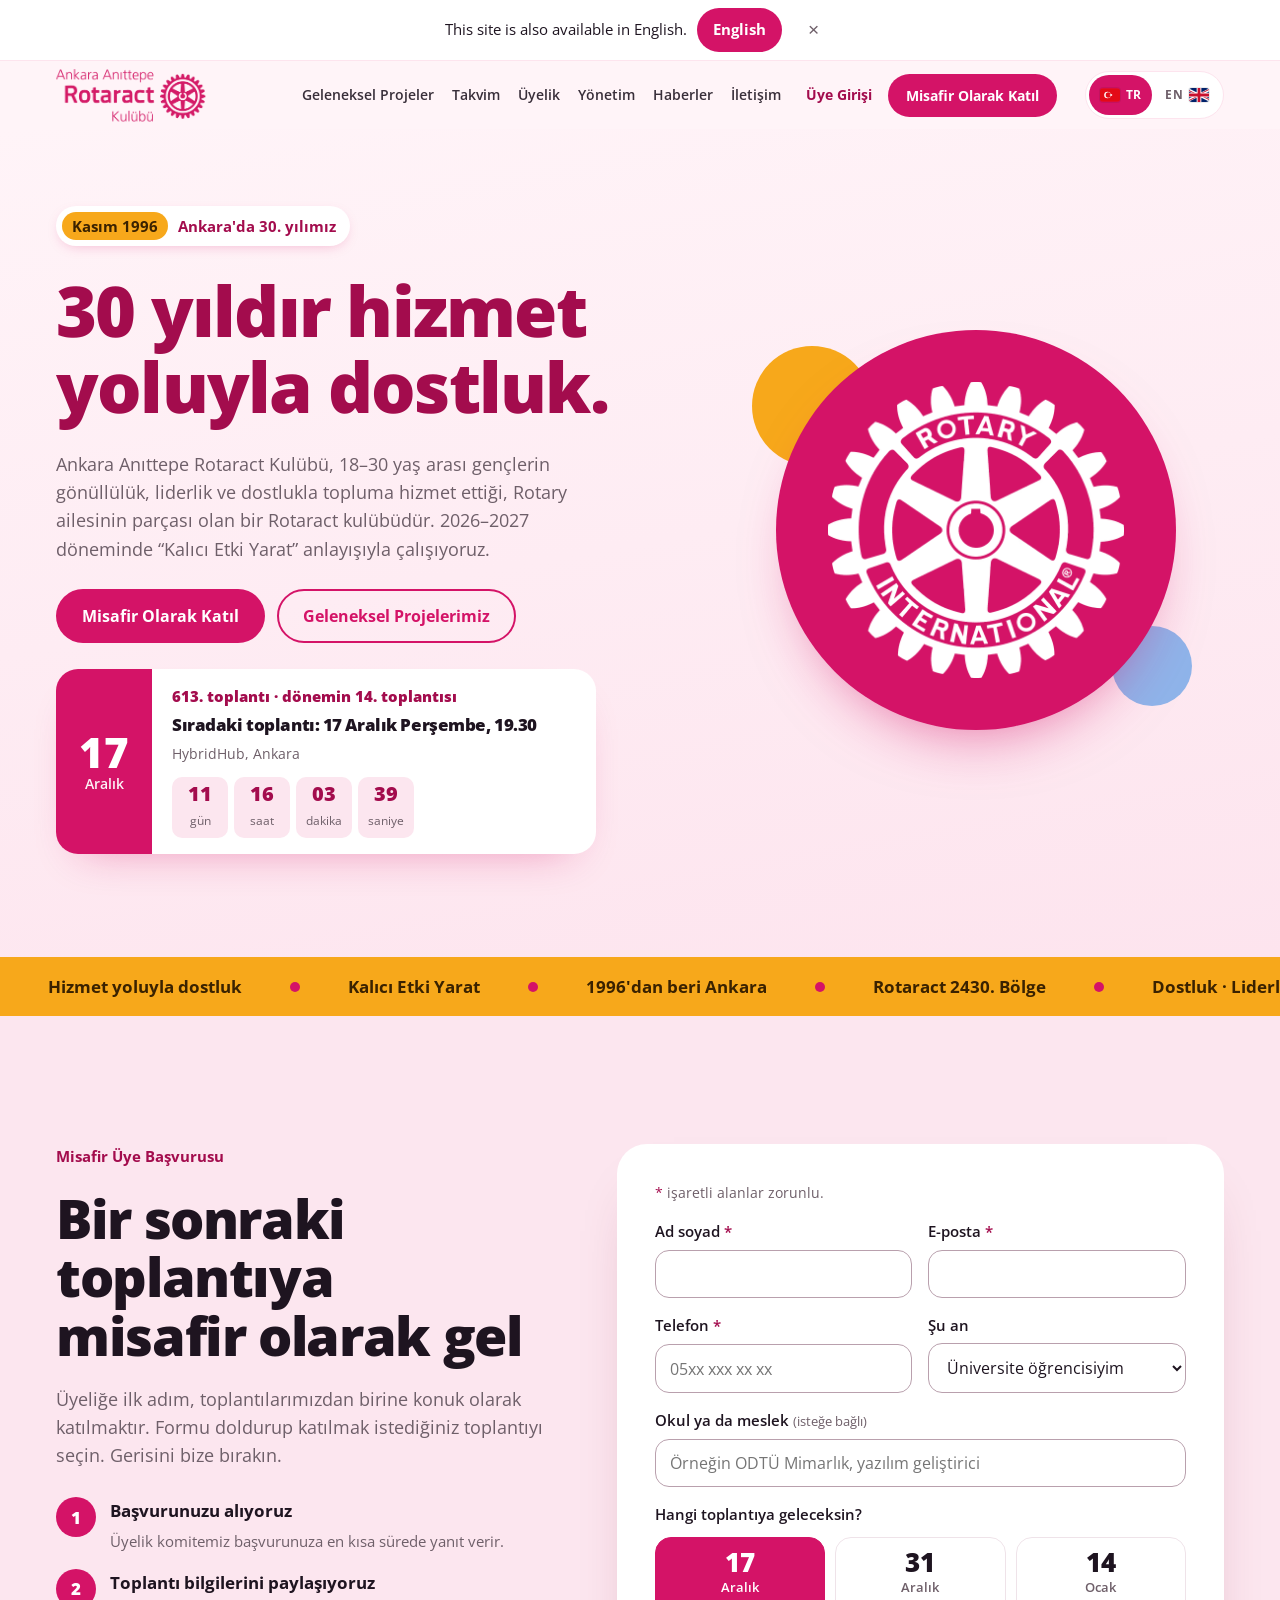
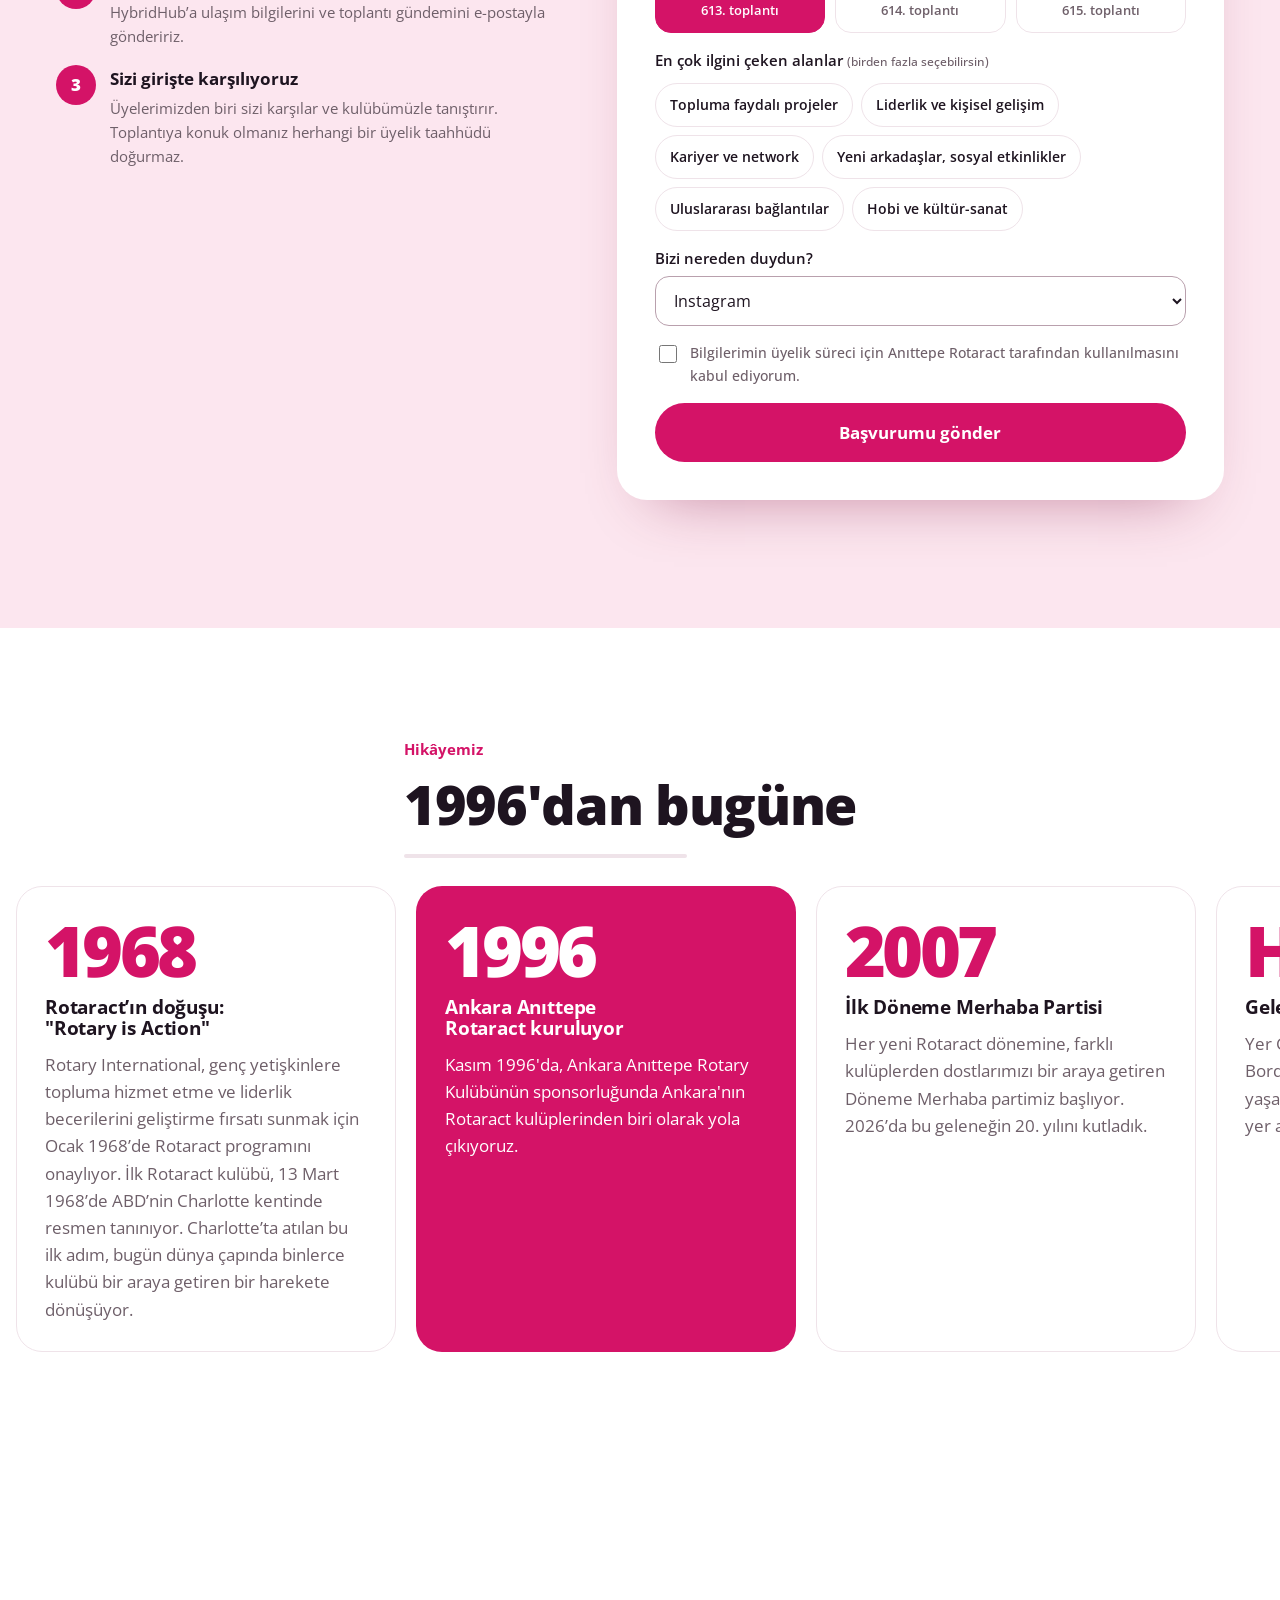
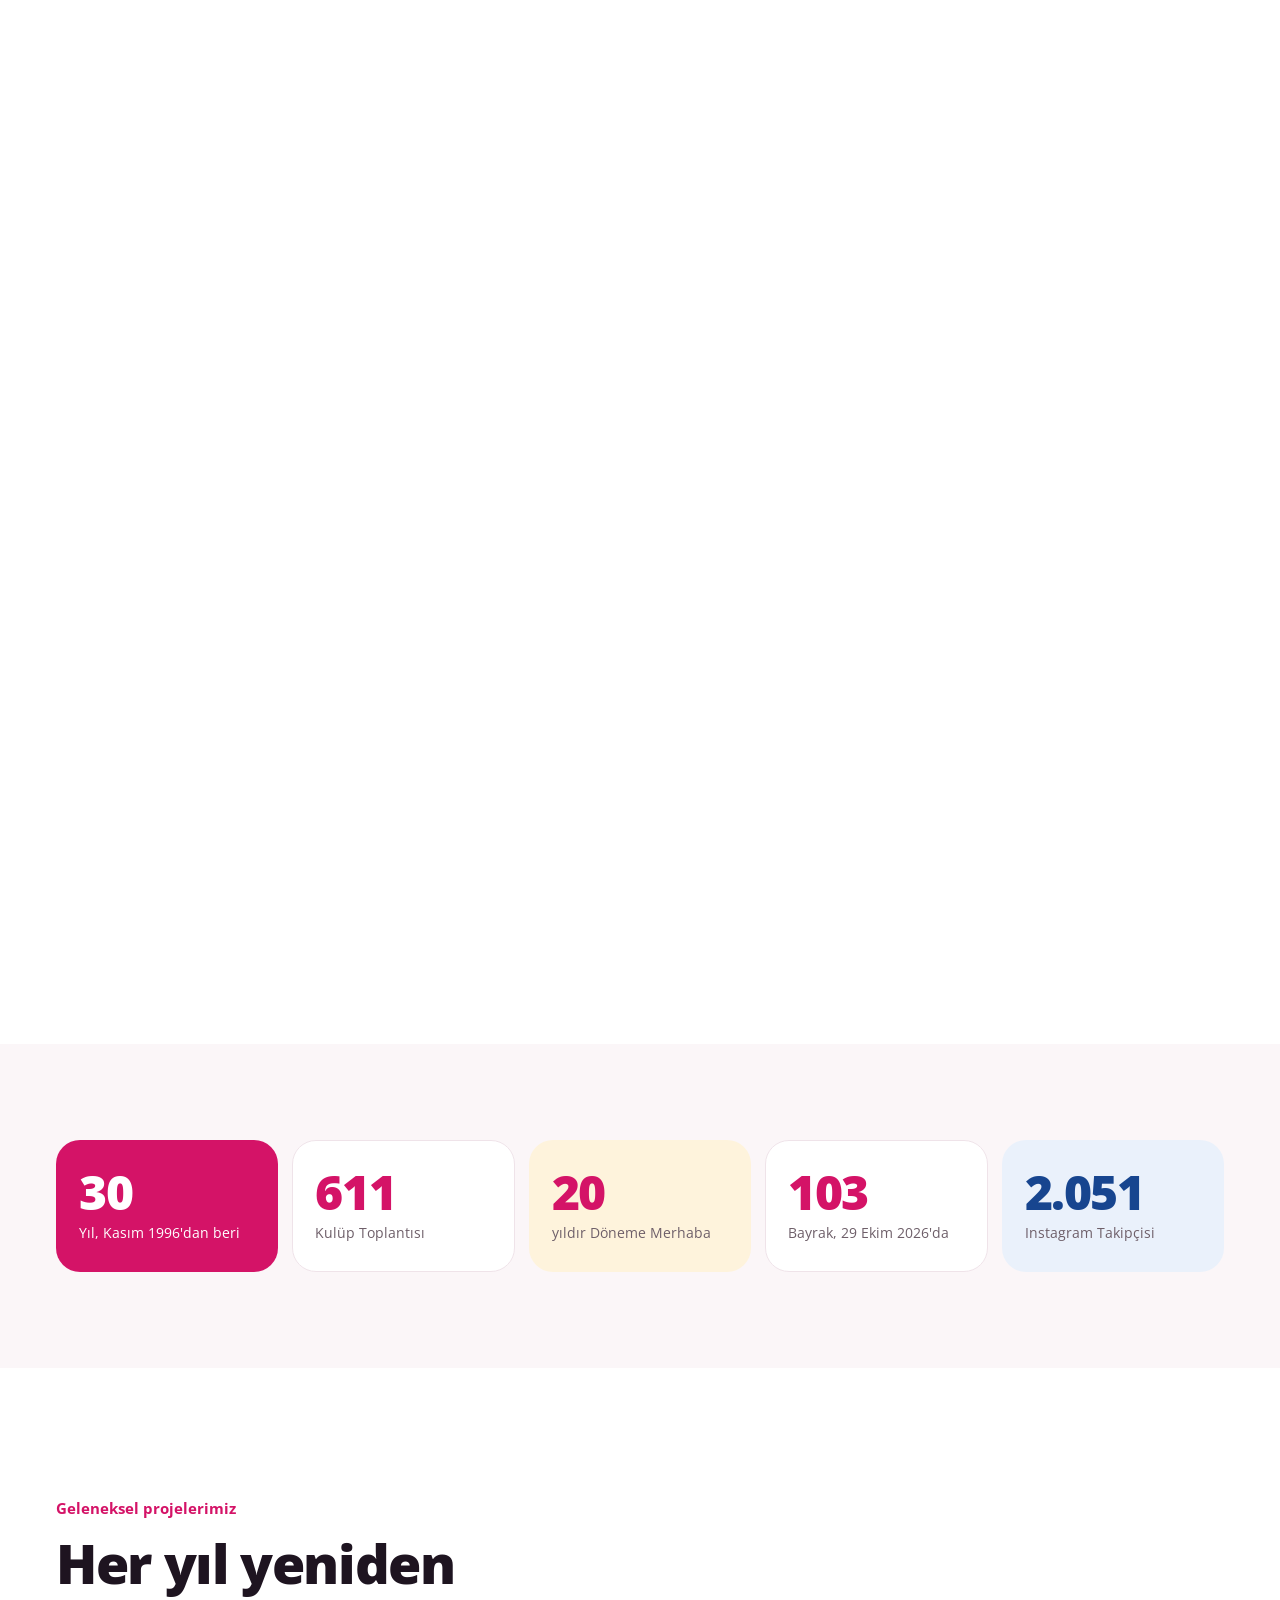
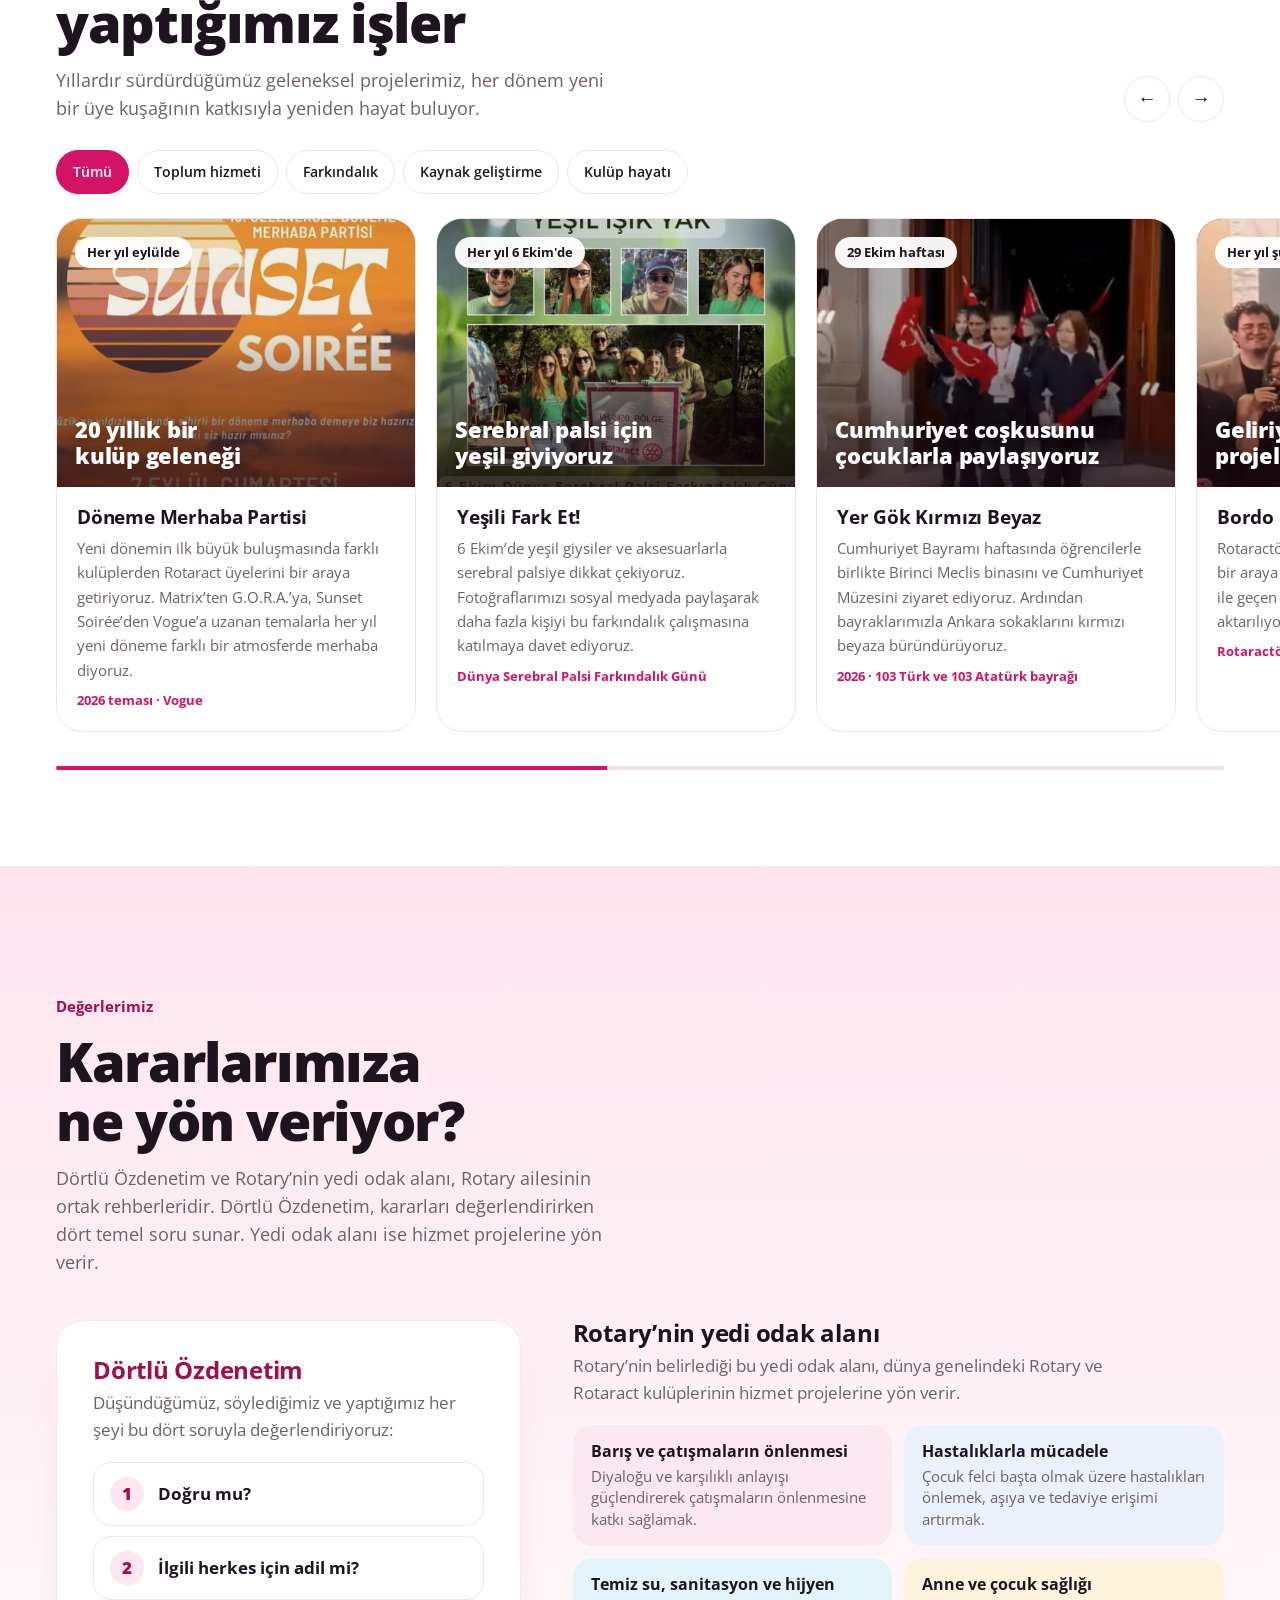
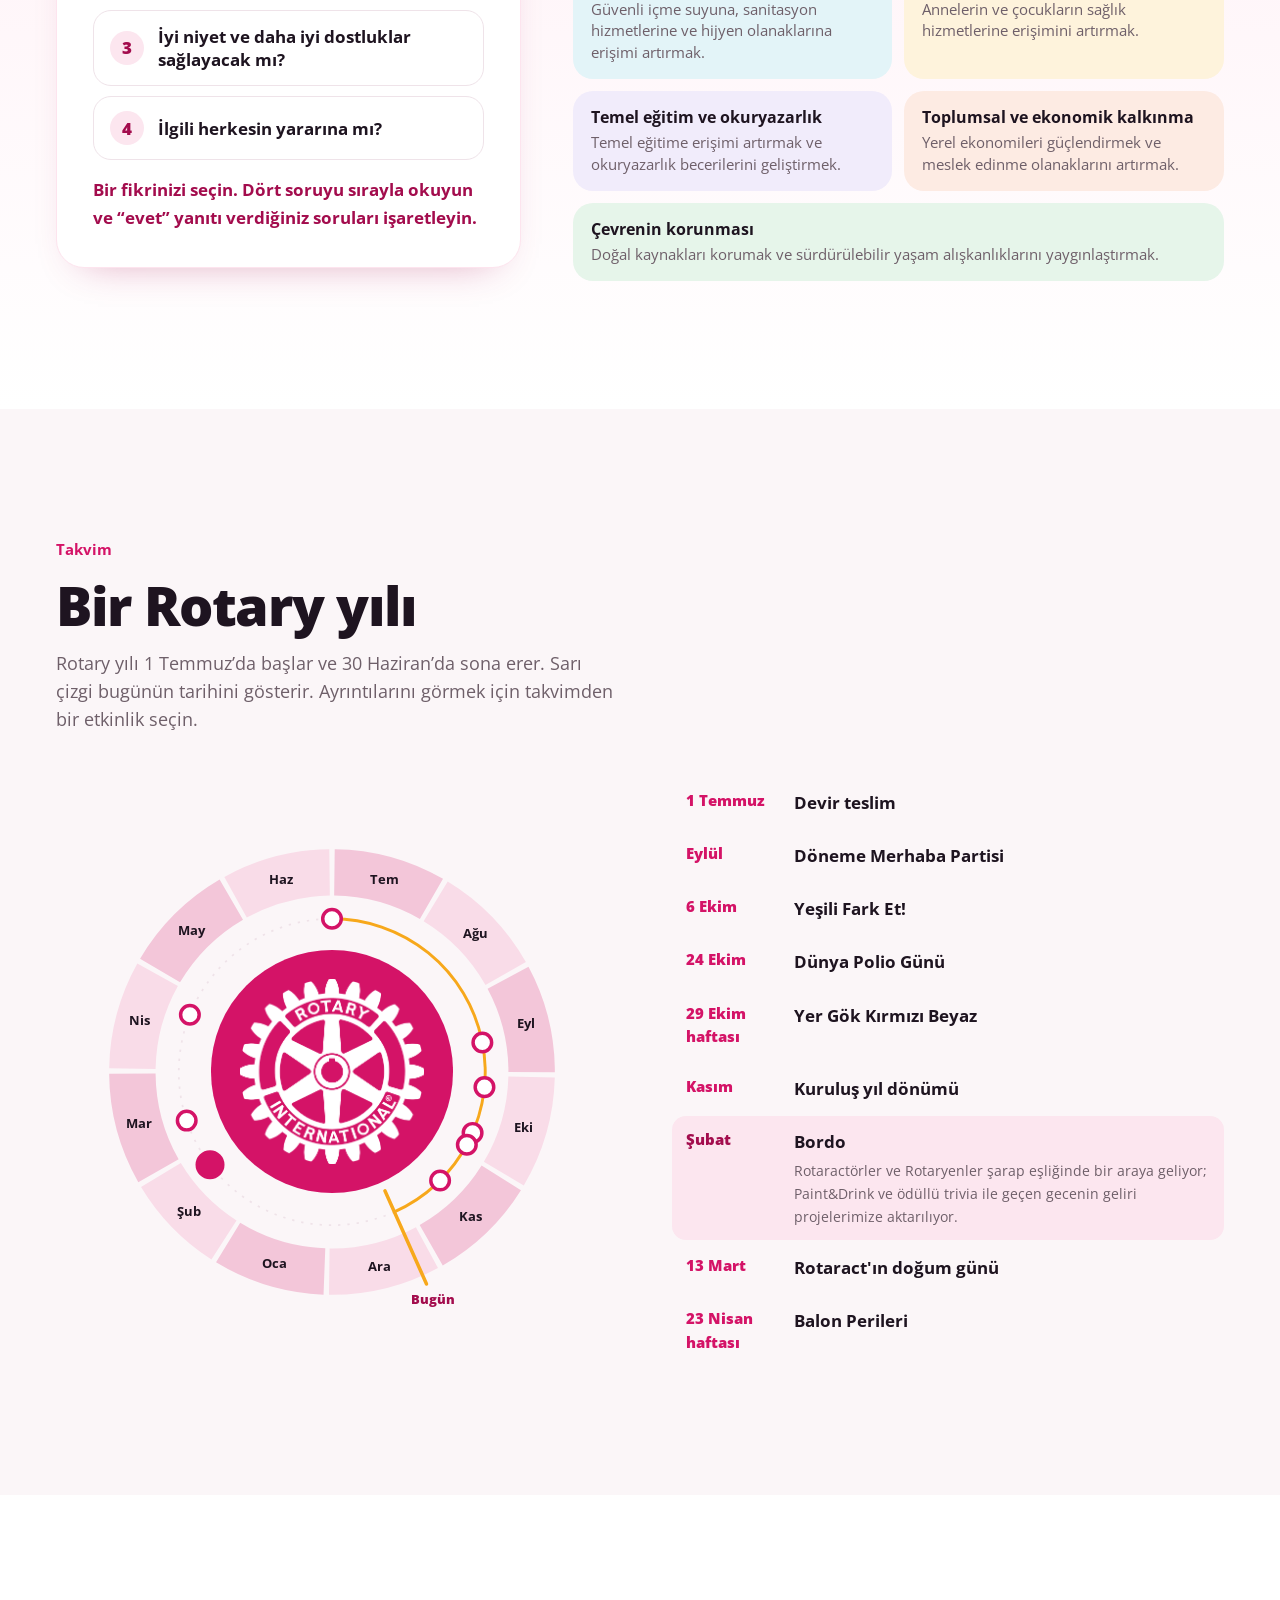
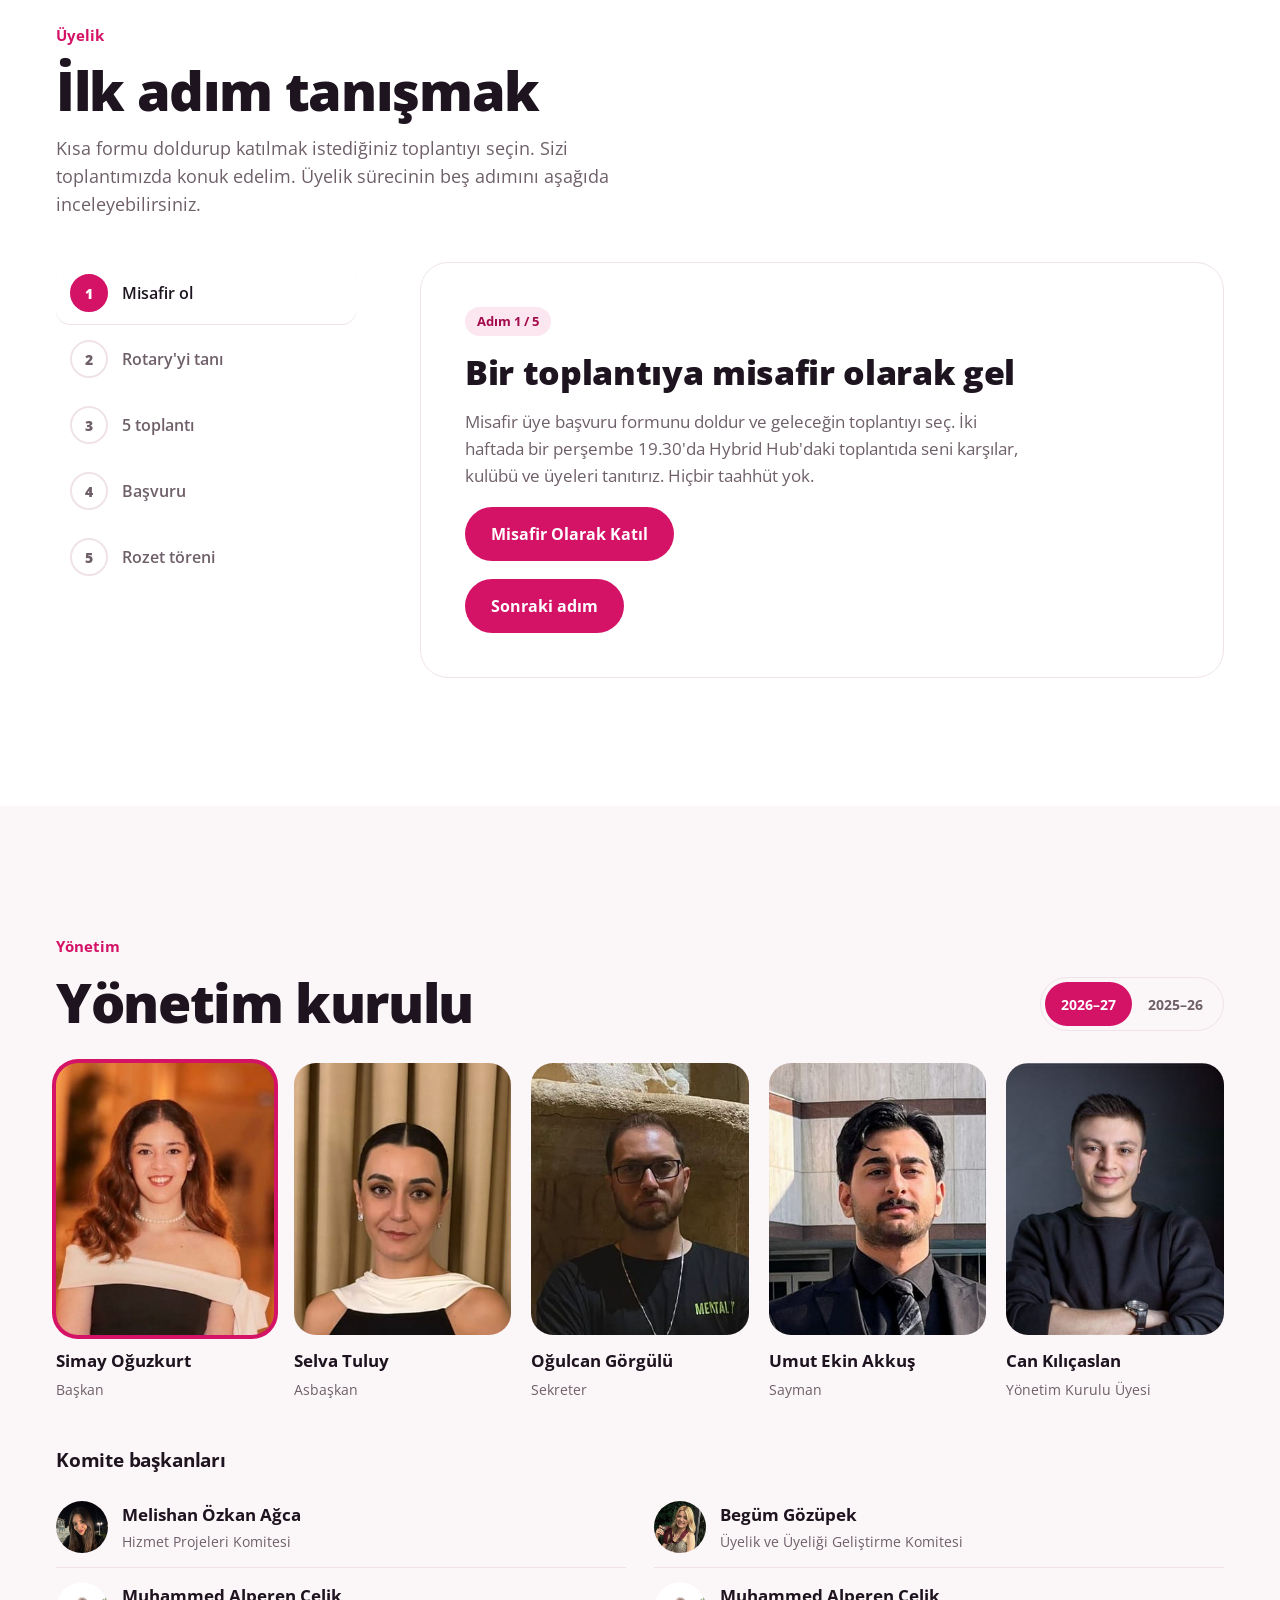
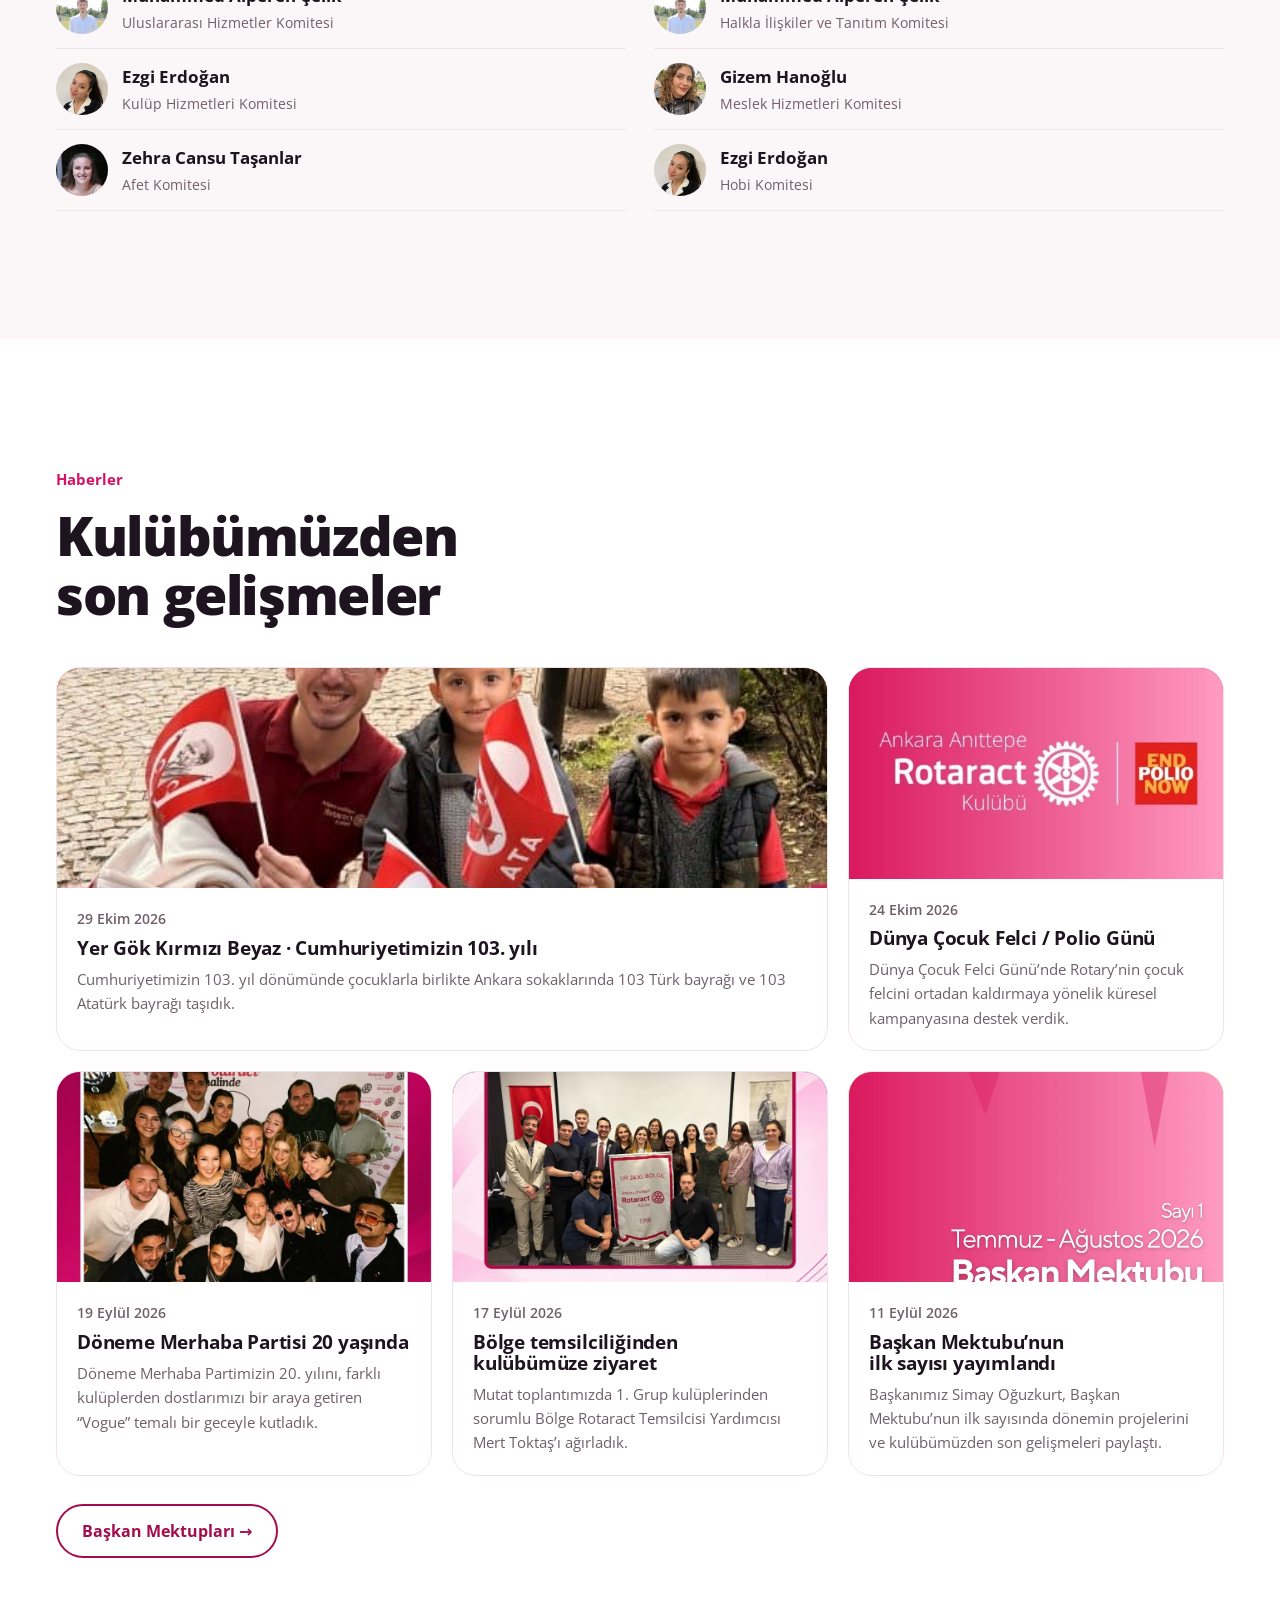
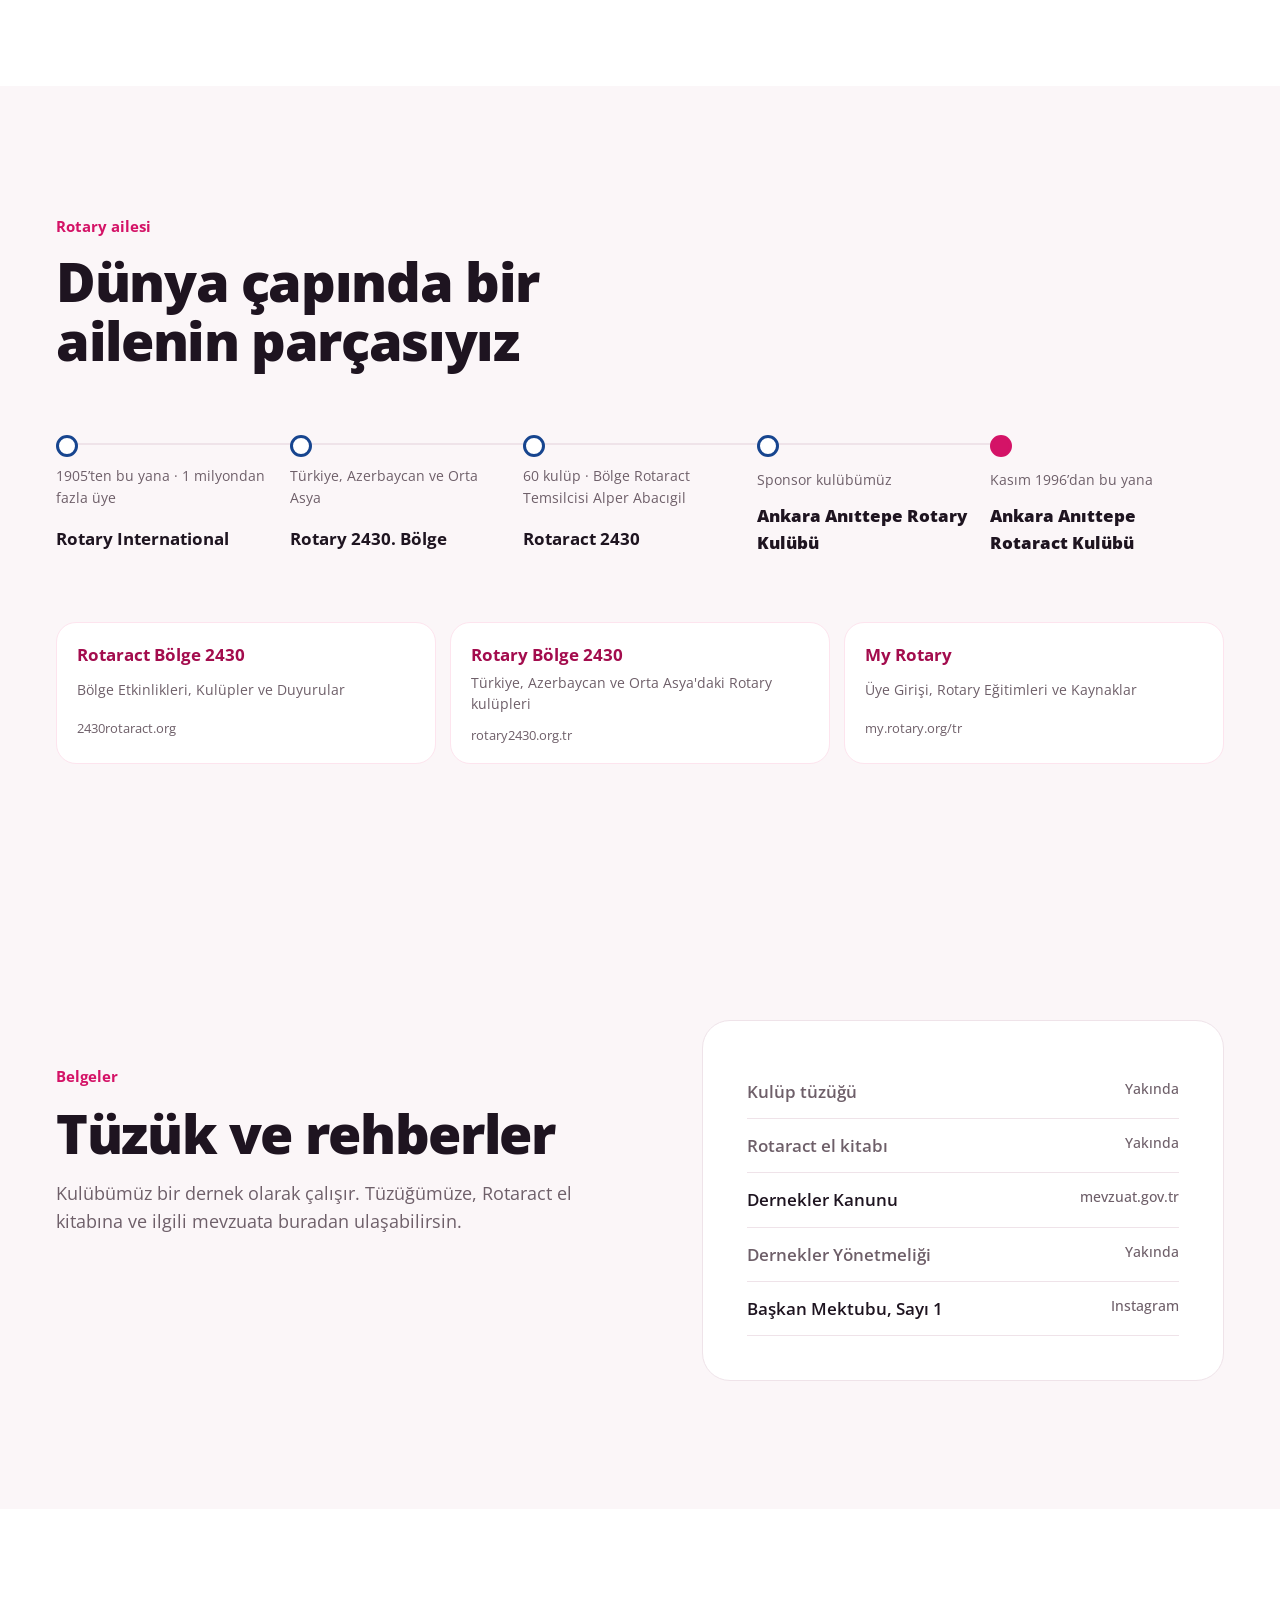
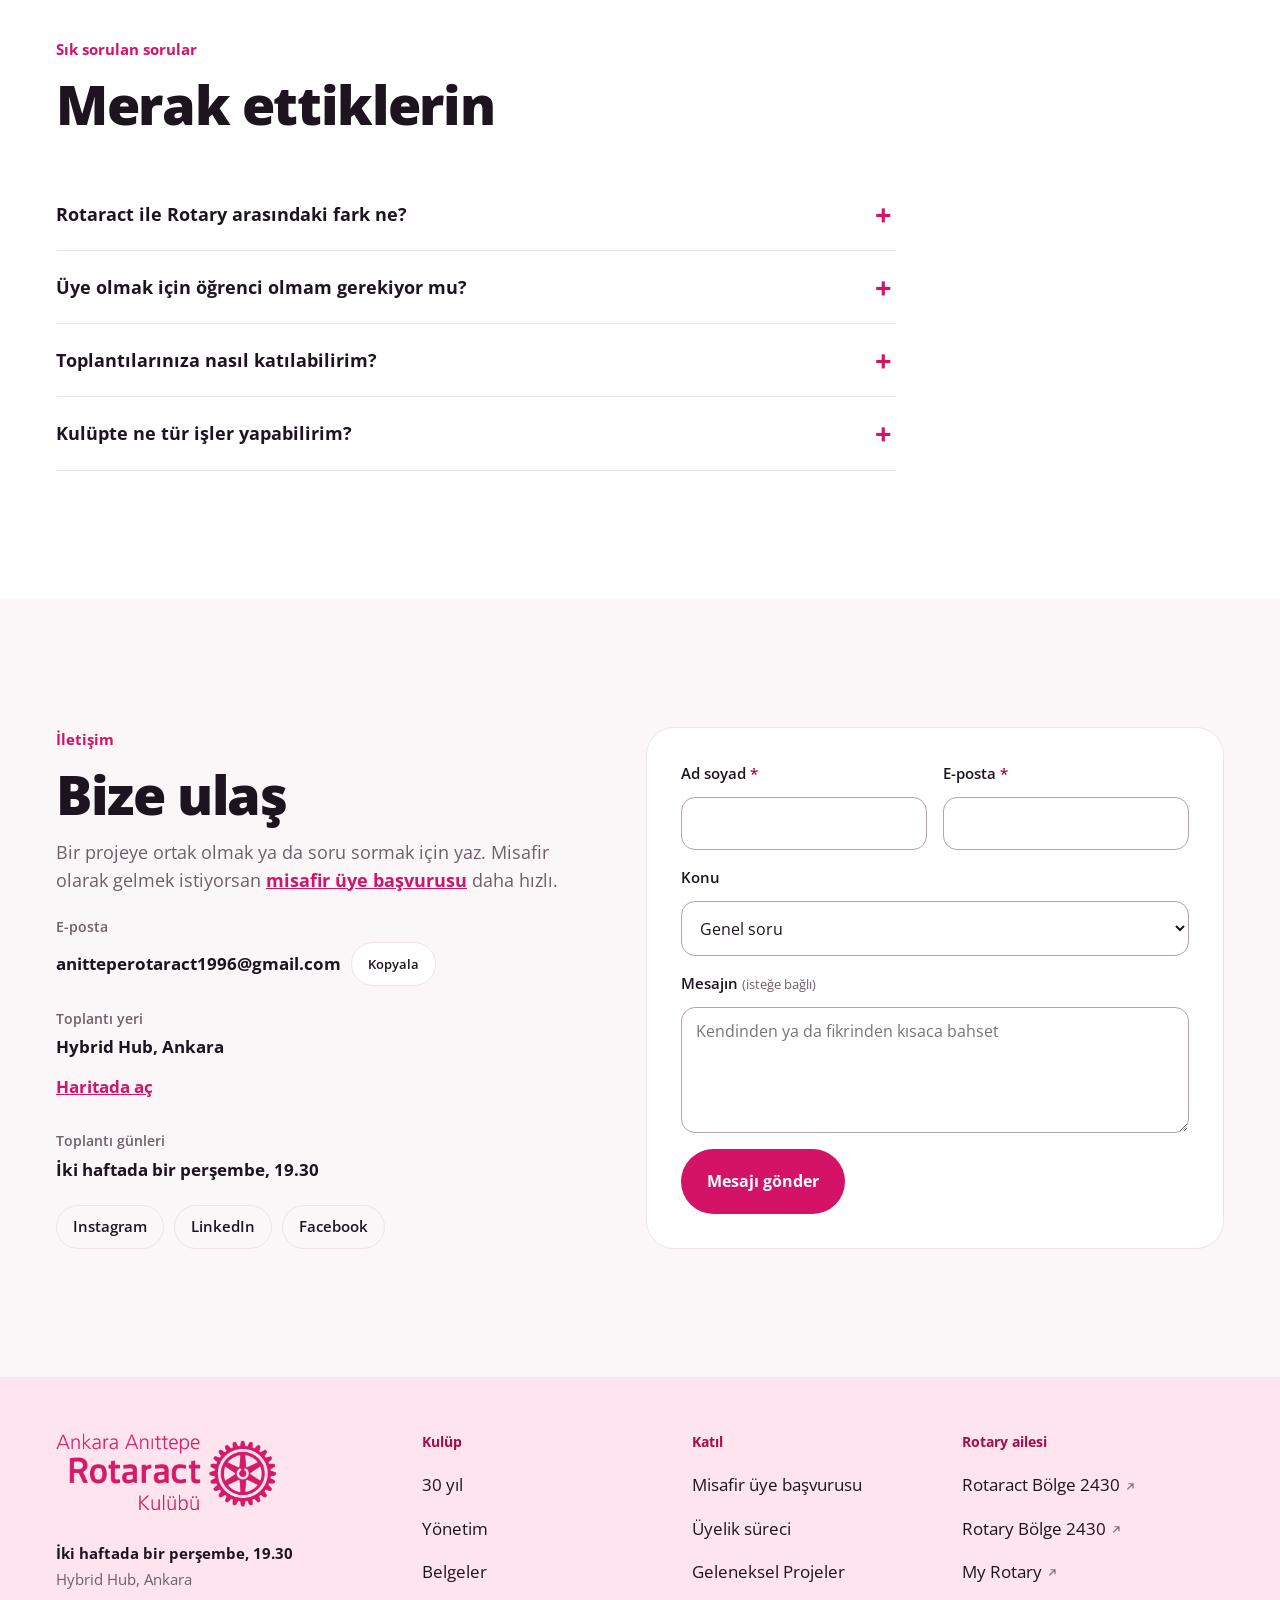
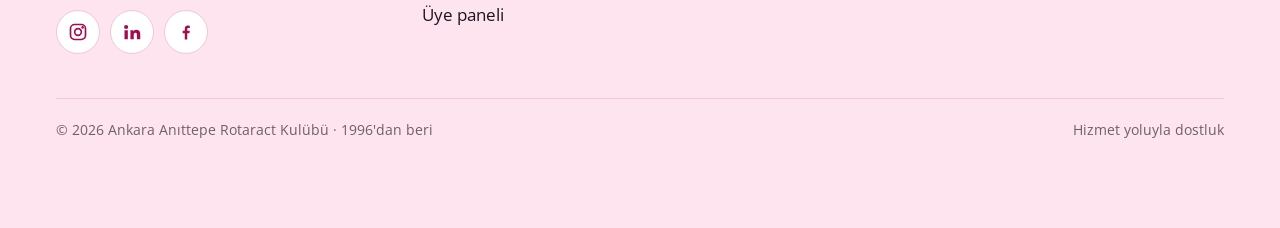
==== commit 0ae0fe68: "Anasayfa komite başkanları panelin komite atamalarından gelir (v32 public_committee_chairs) Co-Autho" ====
--- a/index.html
+++ b/index.html
@@ -700,6 +700,7 @@
 .f-err{display:block;margin-top:6px;color:#B0083C;font-weight:700;font-size:.86rem}
 .apply-form [aria-invalid="true"],form.cf [aria-invalid="true"]{border-color:#C0103F!important;box-shadow:0 0 0 3px rgba(192,16,63,.15)}
 @media (min-width:1201px){.fab,.fab-login{display:none}}
+.mini-ini{display:inline-flex;align-items:center;justify-content:center;font-weight:700;font-size:.8rem;background:var(--cran-soft,#FCE6EF);color:var(--cran-deep,#A30C4D)}
 </style>
 
 <div class="progress" id="progress" aria-hidden="true"></div>
@@ -1446,3 +1447,25 @@
     }).catch(function(){});
 })();
 </script>
+<script>
+/* Komite başkanları: üye panelindeki komite atamalarından gelir (panelde görev değişince burası da değişir).
+   Panele ulaşılamazsa sayfadaki hazır liste kalır. Atanmamış komite gösterilmez. */
+(function(){
+  var ul=document.querySelector('.committees[data-term="2026"] ul.cm');
+  if(!ul||!window.fetch)return;
+  var ORDER=["hizmet","uyelik","uluslararasi","pr","kulup","meslek","afet","hobi","interact"];
+  var L={"hizmet":"Hizmet Projeleri Komitesi","uyelik":"Üyelik ve Üyeliği Geliştirme Komitesi","uluslararasi":"Uluslararası Hizmetler Komitesi","pr":"Halkla İlişkiler ve Tanıtım Komitesi","kulup":"Kulüp Hizmetleri Komitesi","meslek":"Meslek Hizmetleri Komitesi","afet":"Afet Komitesi","hobi":"Hobi Komitesi","interact":"Interact Komitesi"};
+  function esc(s){return String(s==null?"":s).replace(/[&<>"']/g,function(c){return{"&":"&amp;","<":"&lt;",">":"&gt;",'"':"&quot;","'":"&#39;"}[c]})}
+  function ini(n){return String(n||"?").trim().split(/\s+/).map(function(w){return w[0]}).slice(0,2).join("").toLocaleUpperCase("tr")}
+  fetch("https://fyjcgfbooajuljebxnil.supabase.co/rest/v1/rpc/public_committee_chairs",{method:"POST",headers:{"Content-Type":"application/json",apikey:"sb_publishable_HmlR3dKiWqbTJ1id363IDA_OIsC6GhP",Authorization:"Bearer sb_publishable_HmlR3dKiWqbTJ1id363IDA_OIsC6GhP"},body:"{}"})
+    .then(function(r){return r.ok?r.json():null}).then(function(rows){
+      if(!Array.isArray(rows))return;
+      var items=[];
+      ORDER.forEach(function(k){rows.filter(function(r){return r.role===k}).forEach(function(r){
+        var ph=/^https?:/.test(r.photo_url||"")?'<img class="mini" src="'+esc(r.photo_url)+'" alt="" loading="lazy">':'<span class="mini mini-ini" aria-hidden="true">'+esc(ini(r.full_name))+'</span>';
+        items.push('<li>'+ph+'<div><b>'+esc(r.full_name)+'</b><span>'+esc(L[k])+'</span></div></li>');
+      })});
+      if(items.length)ul.innerHTML=items.join("");
+    }).catch(function(){});
+})();
+</script>
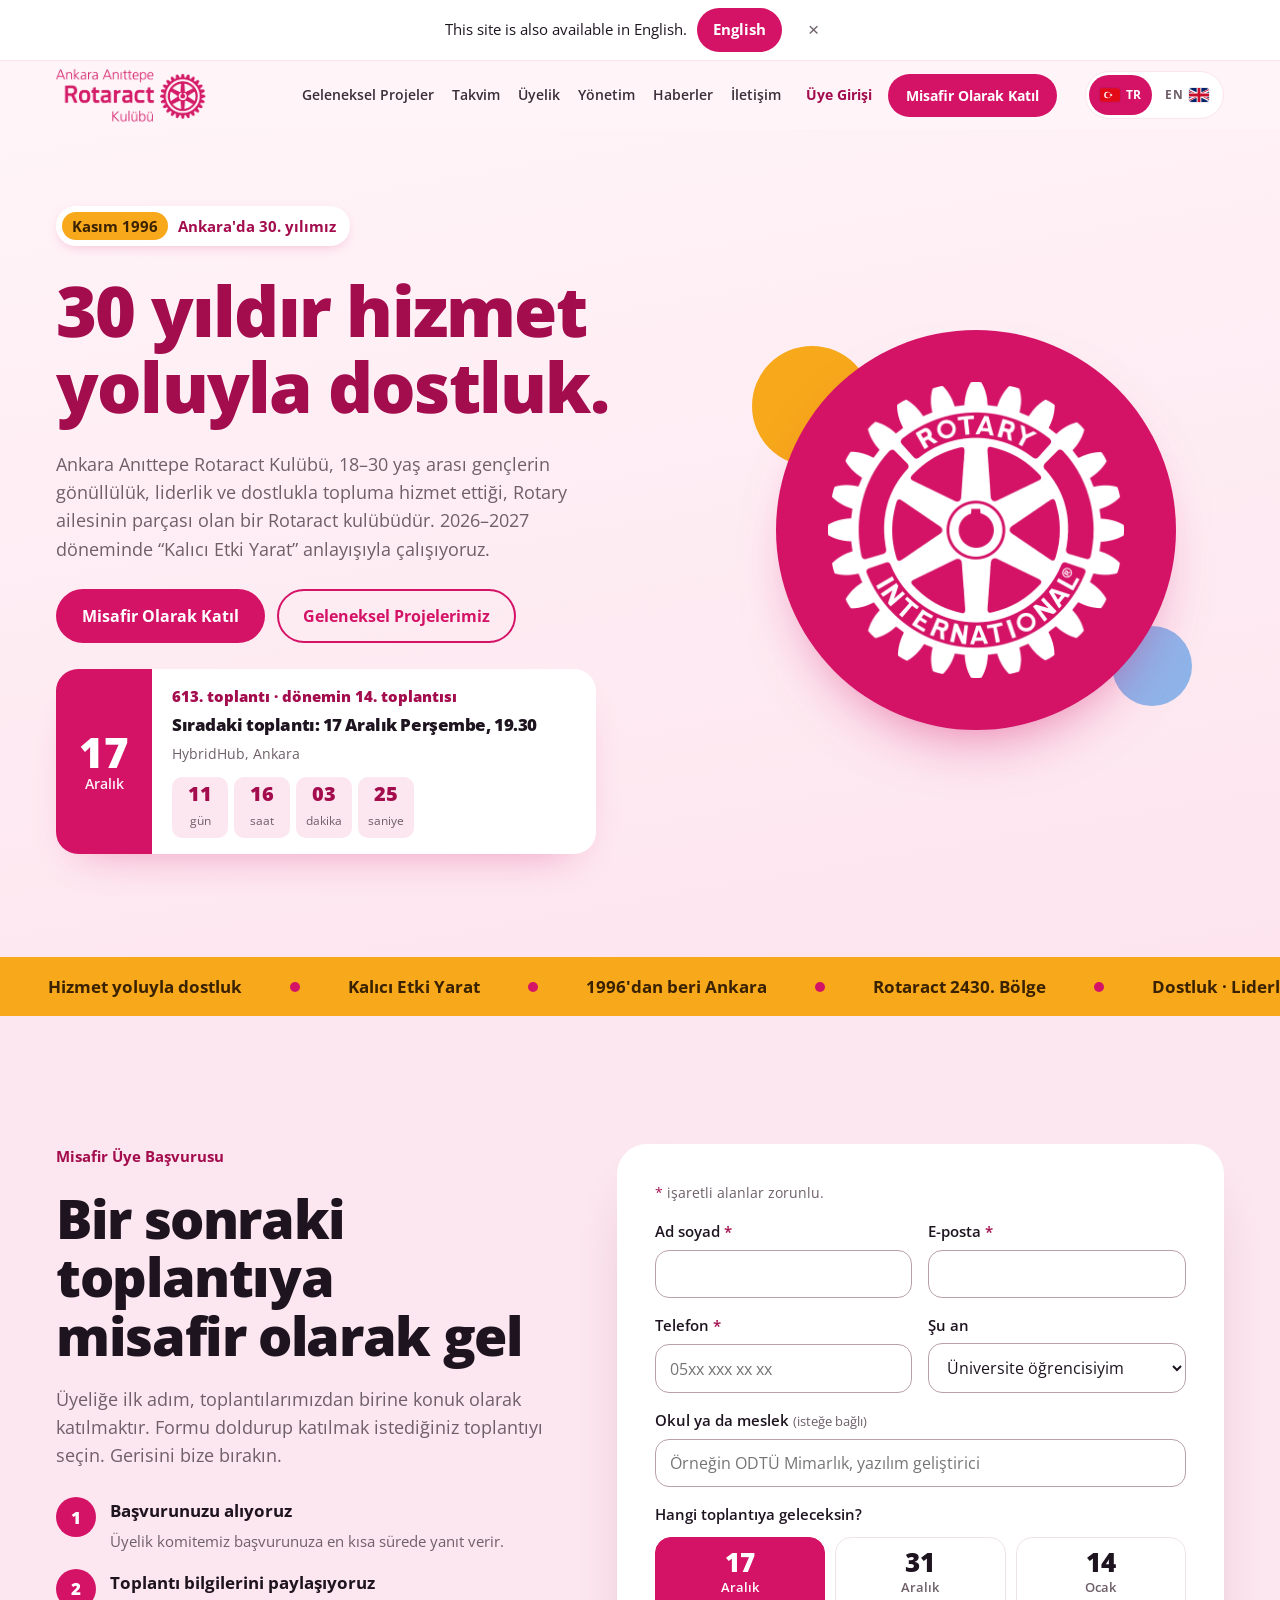
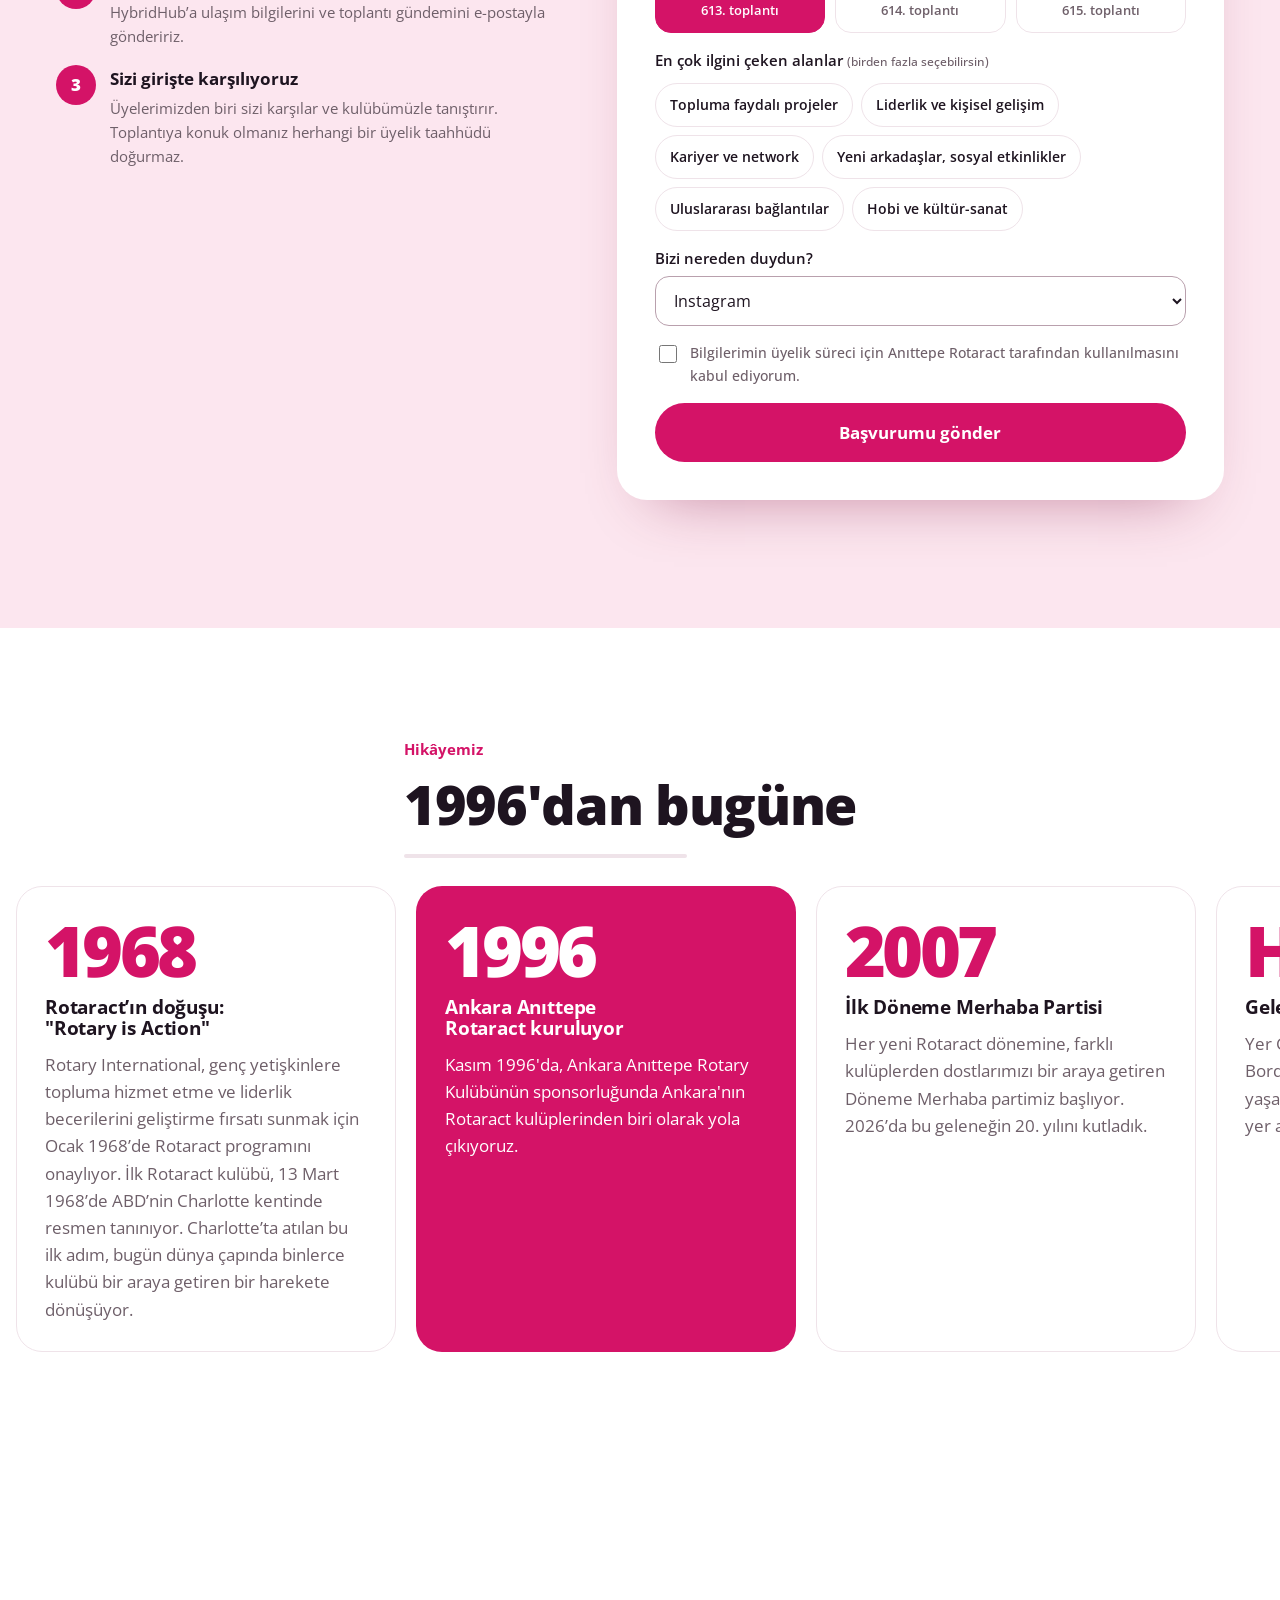
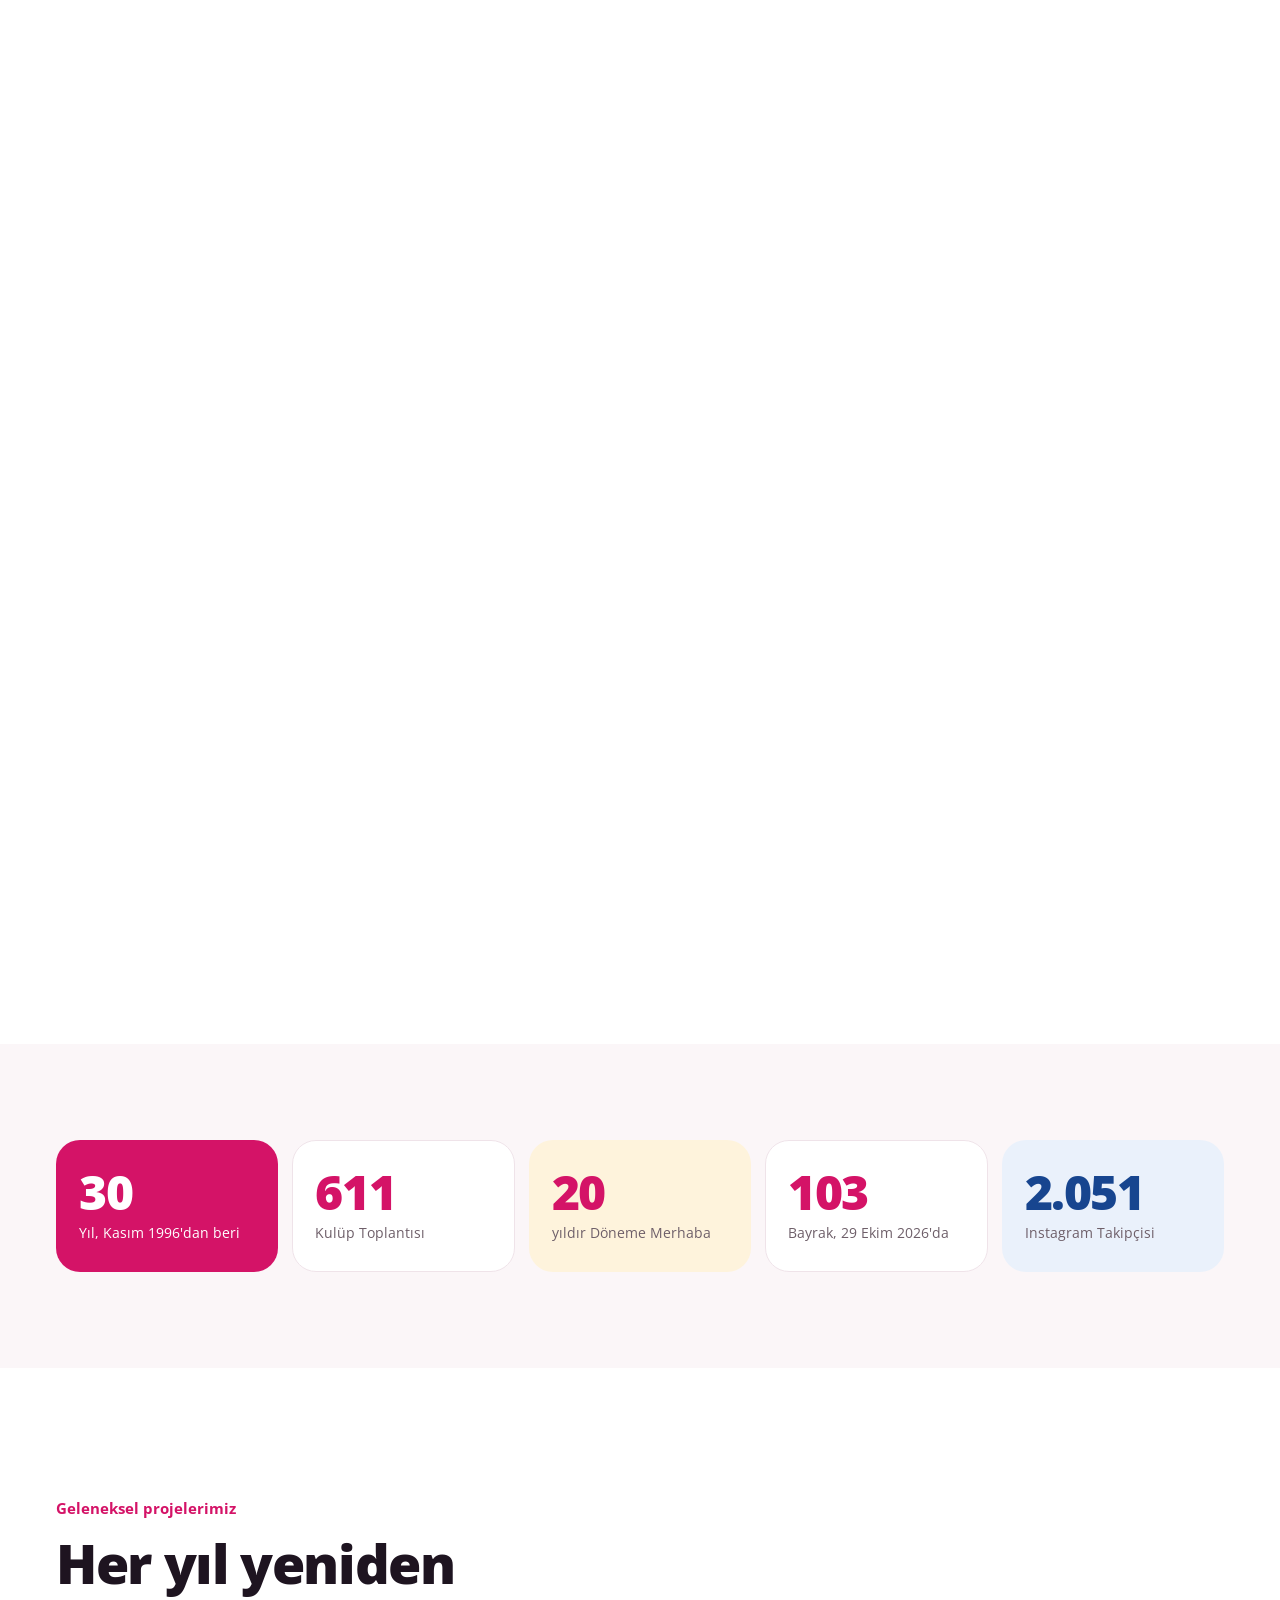
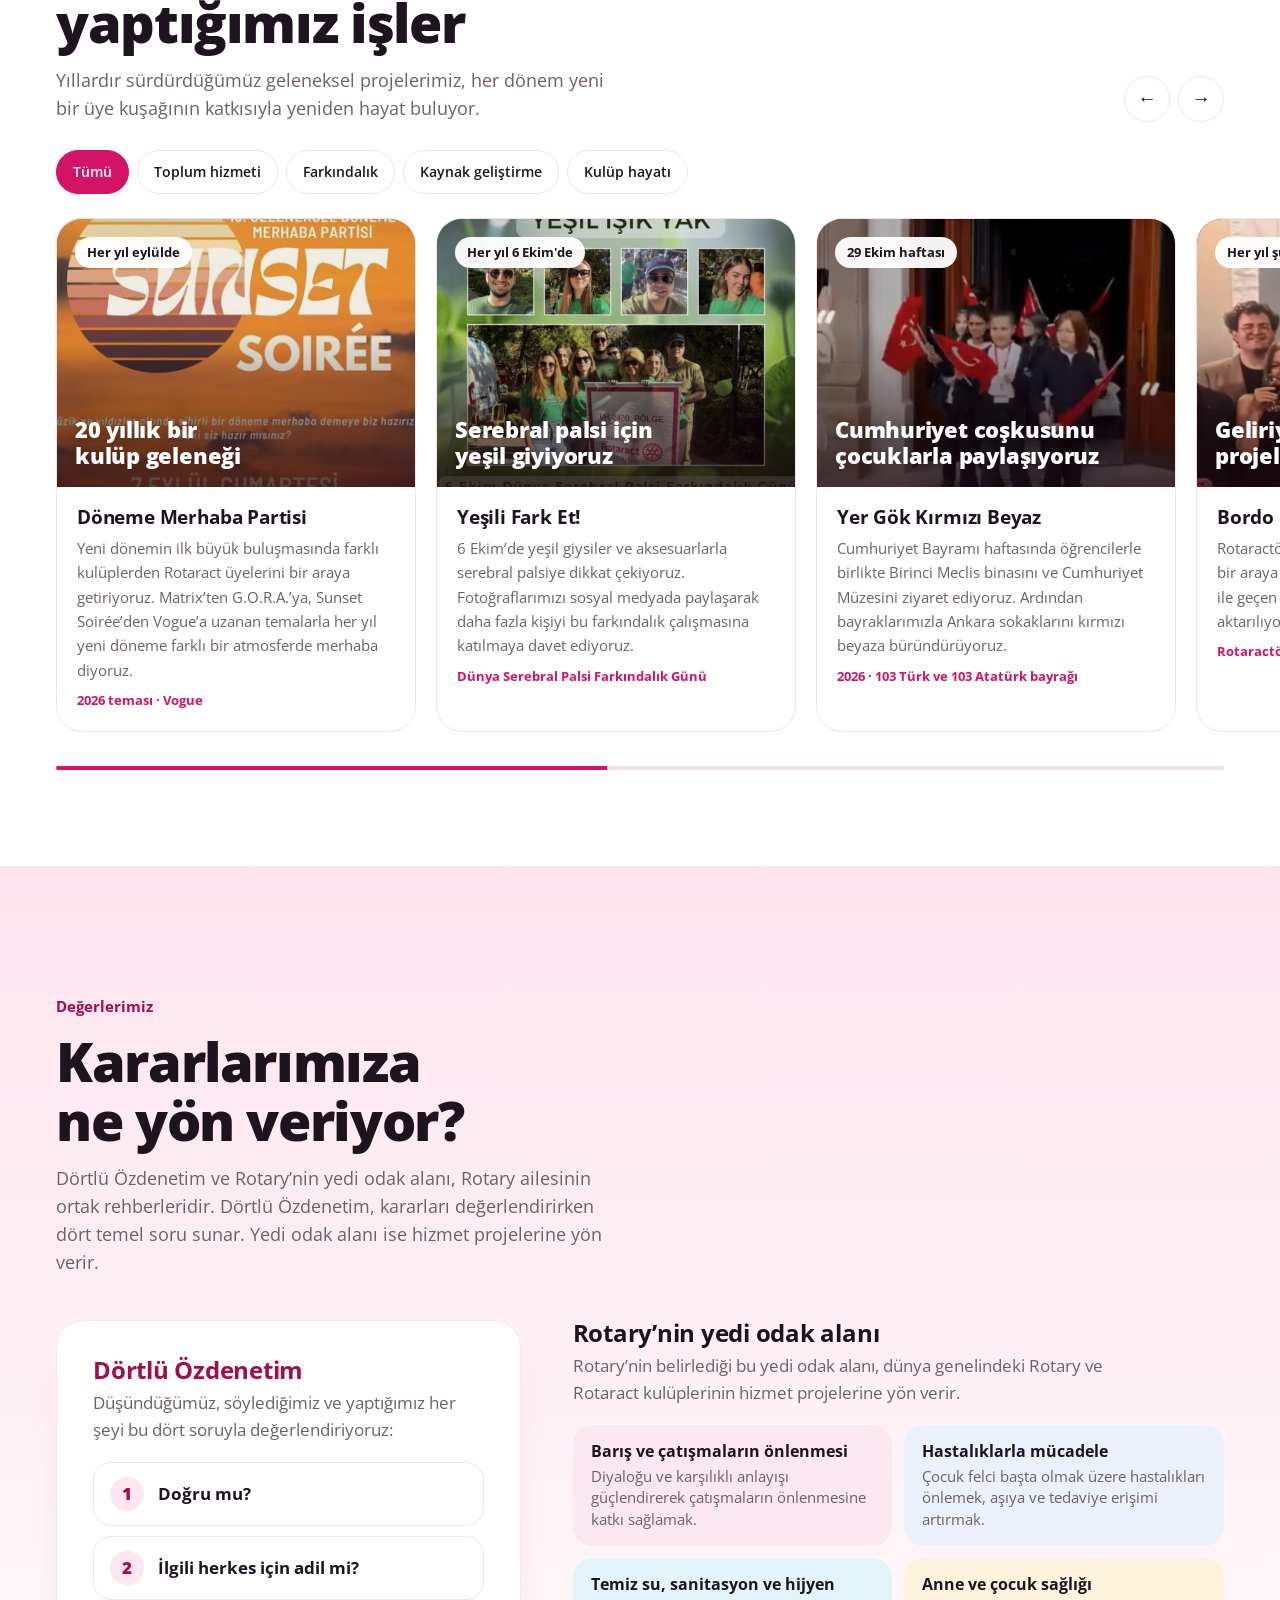
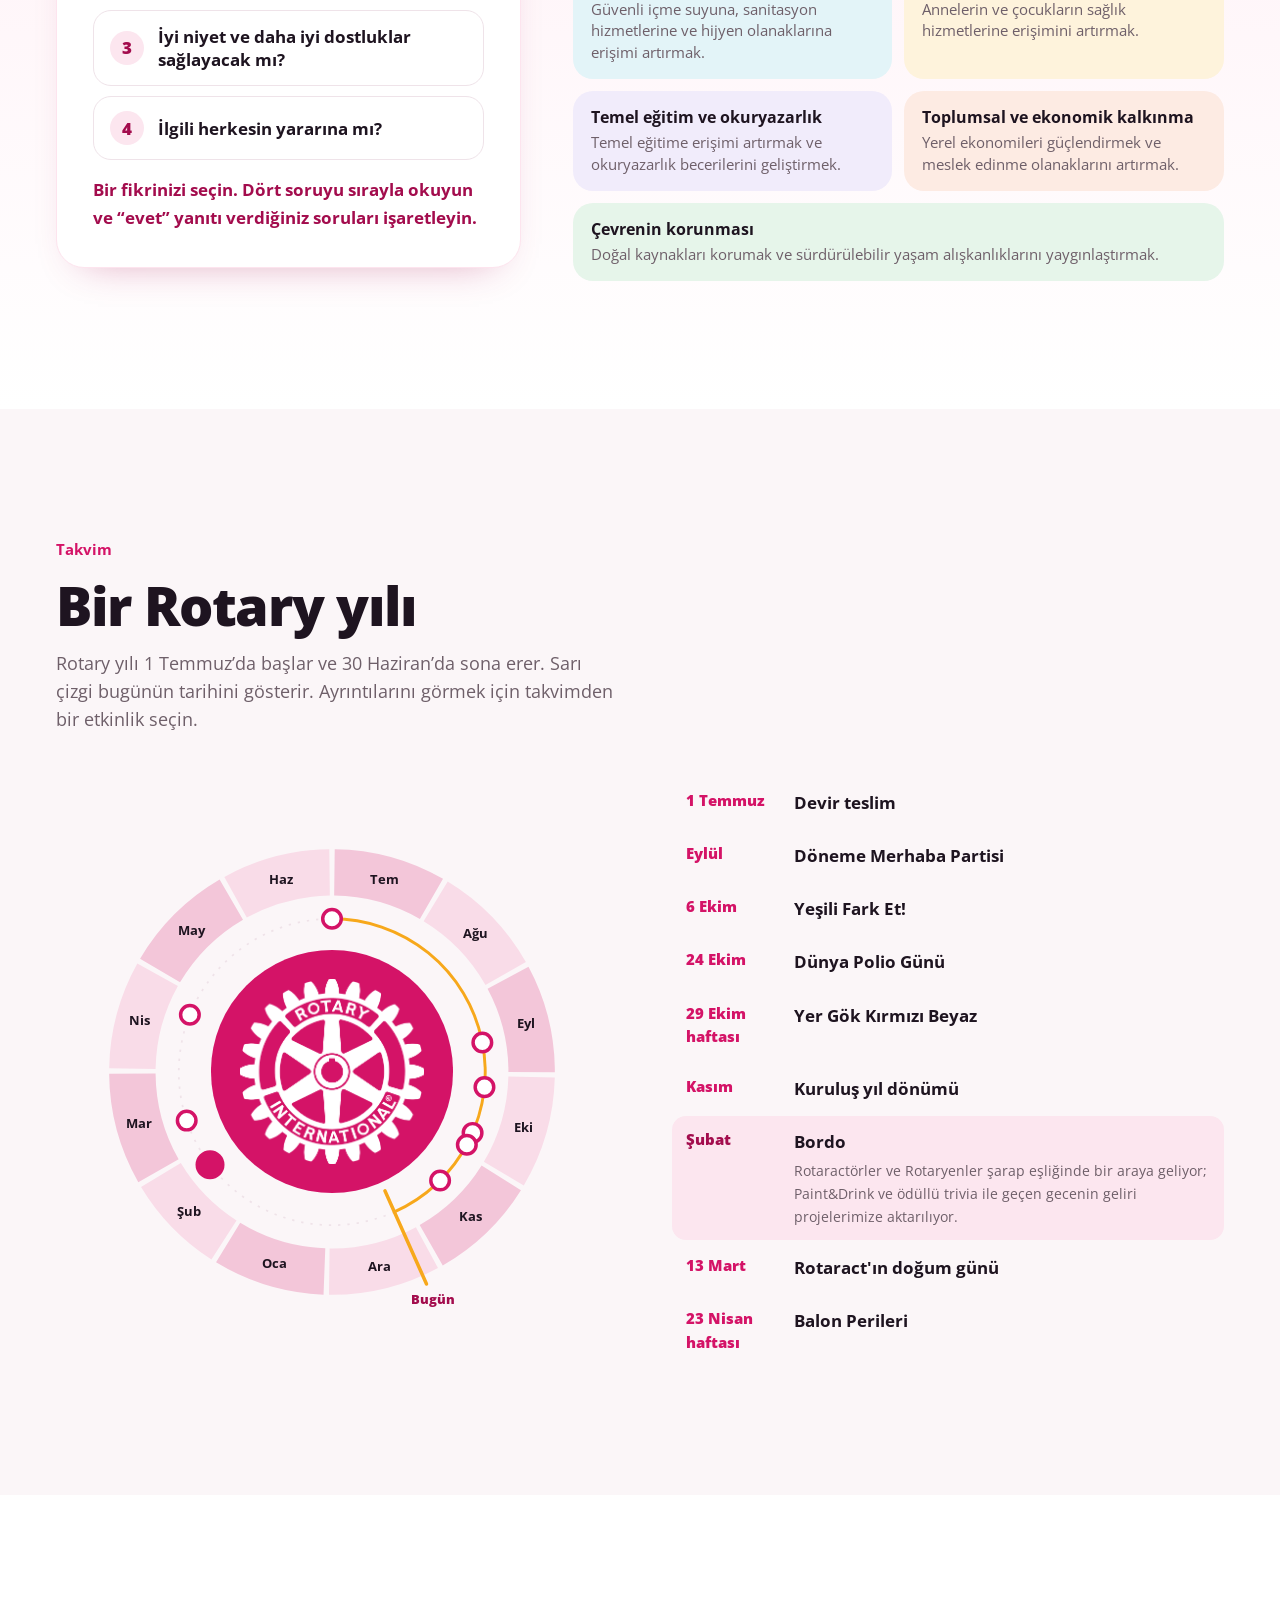
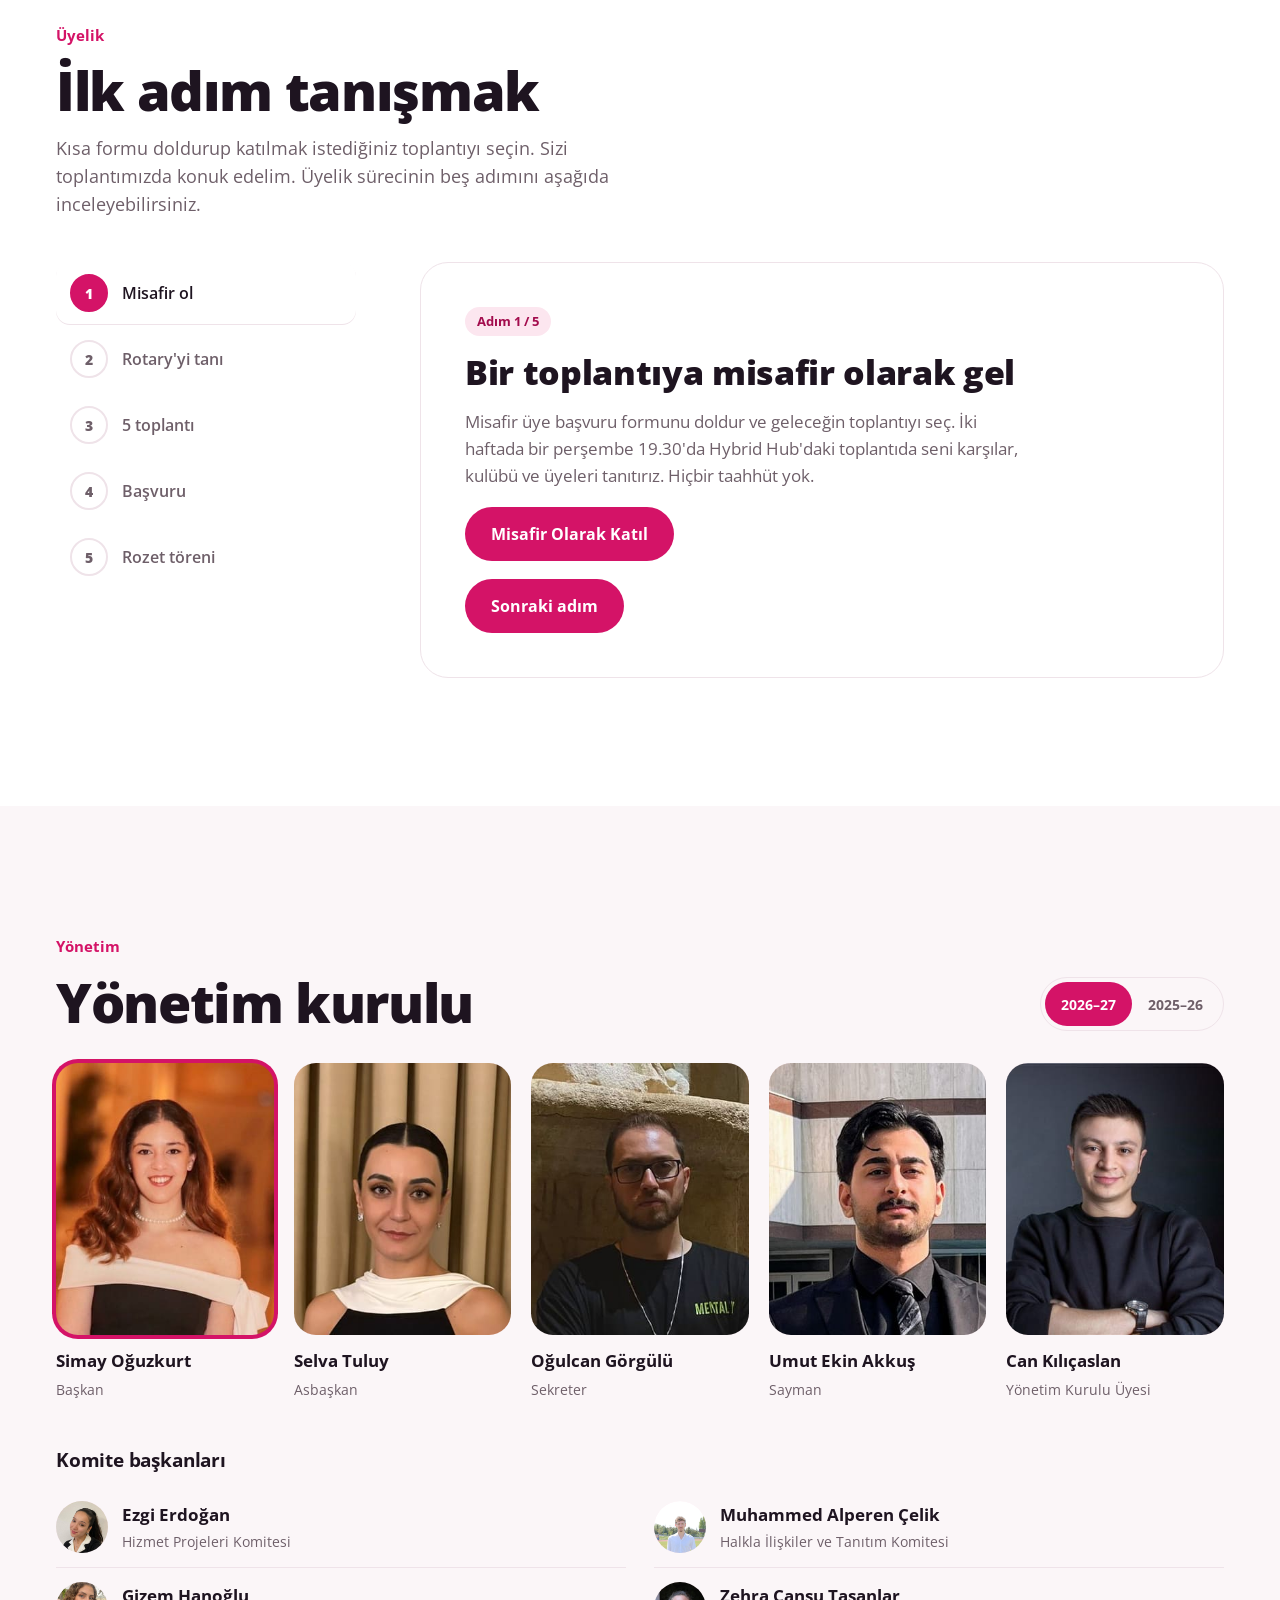
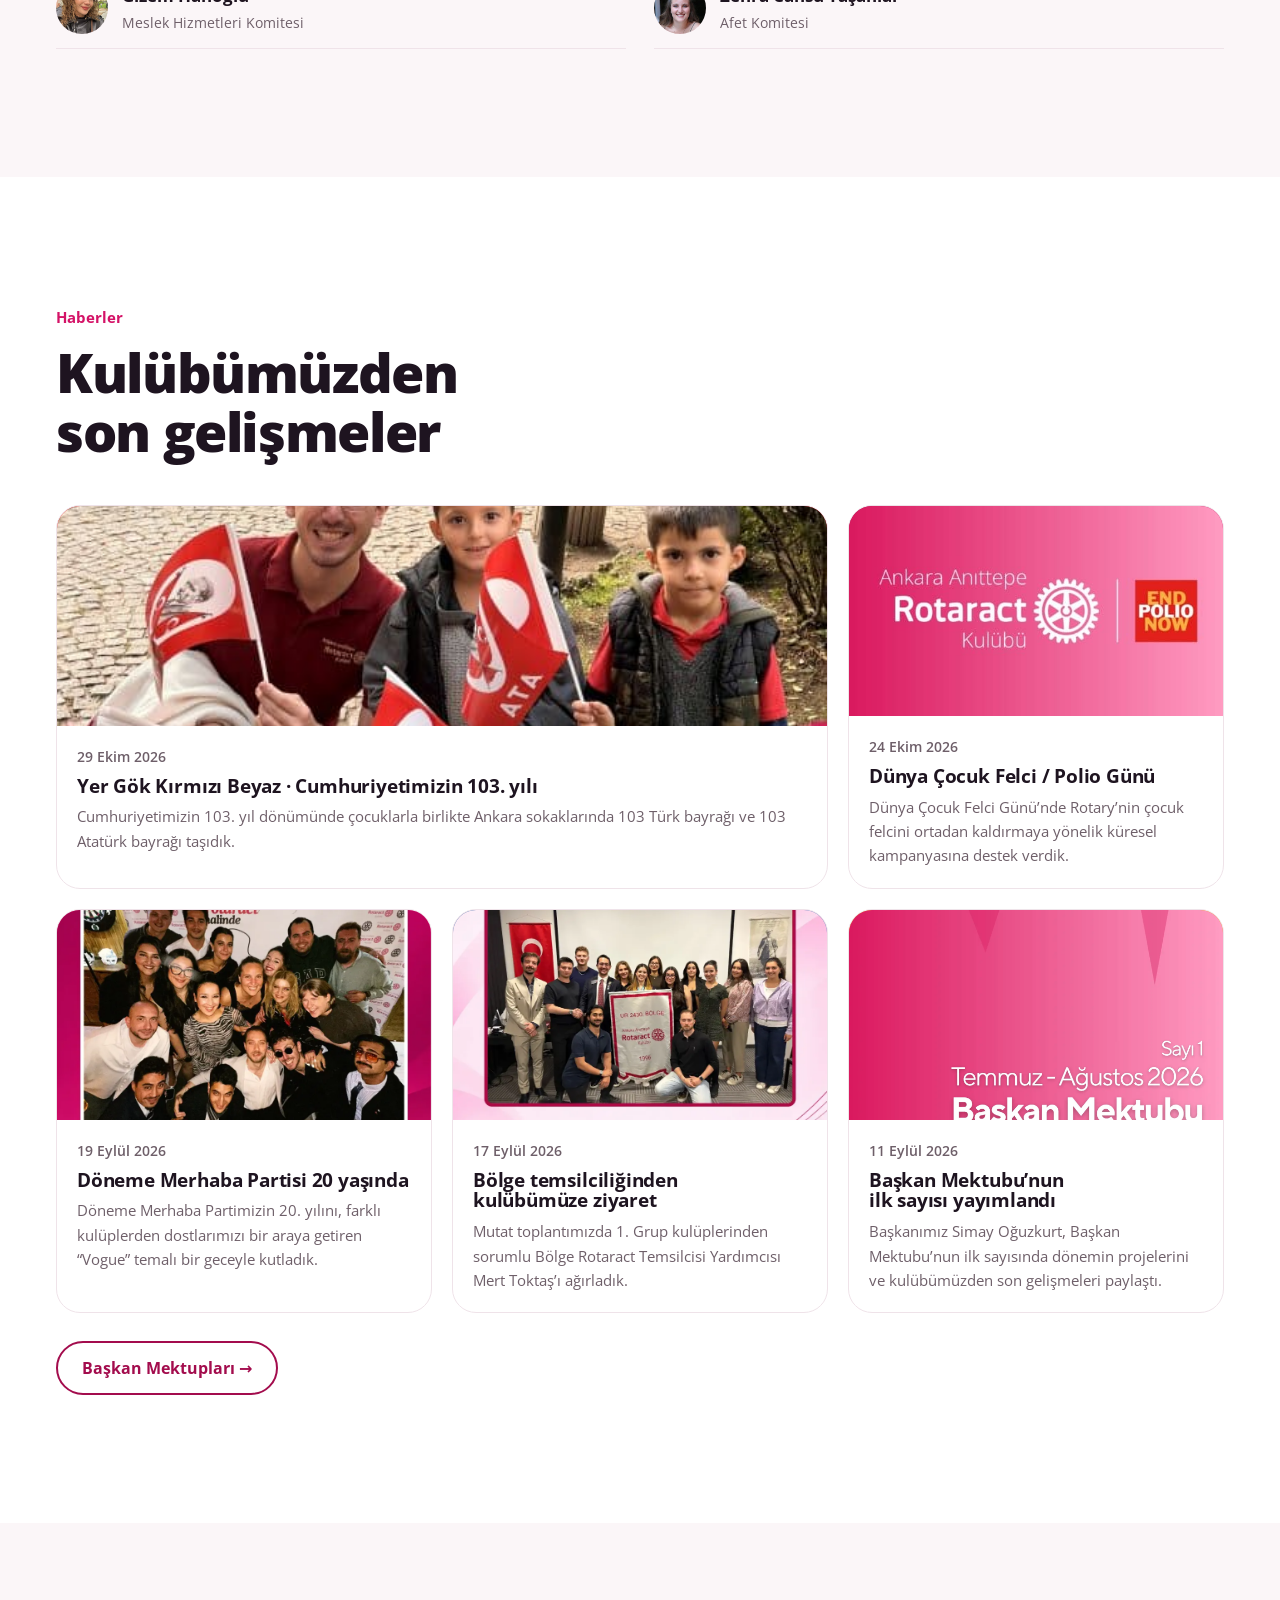
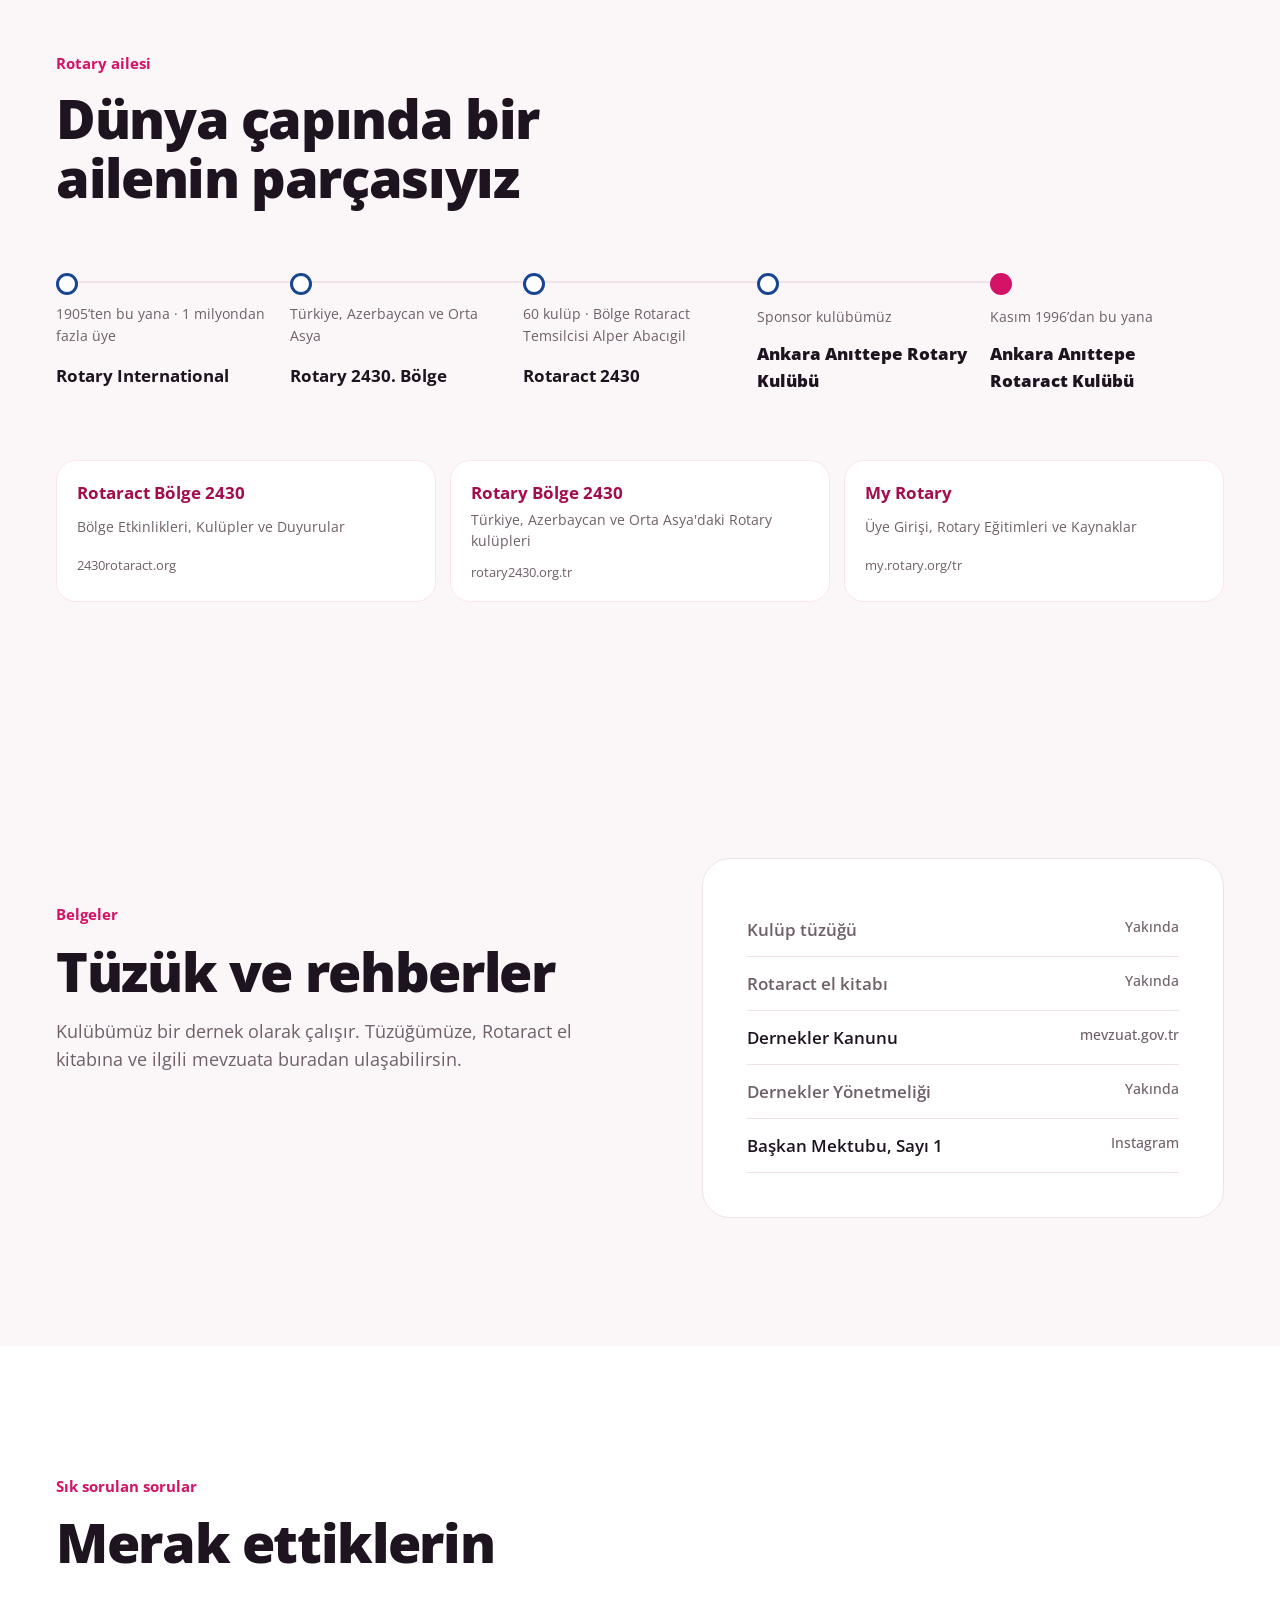
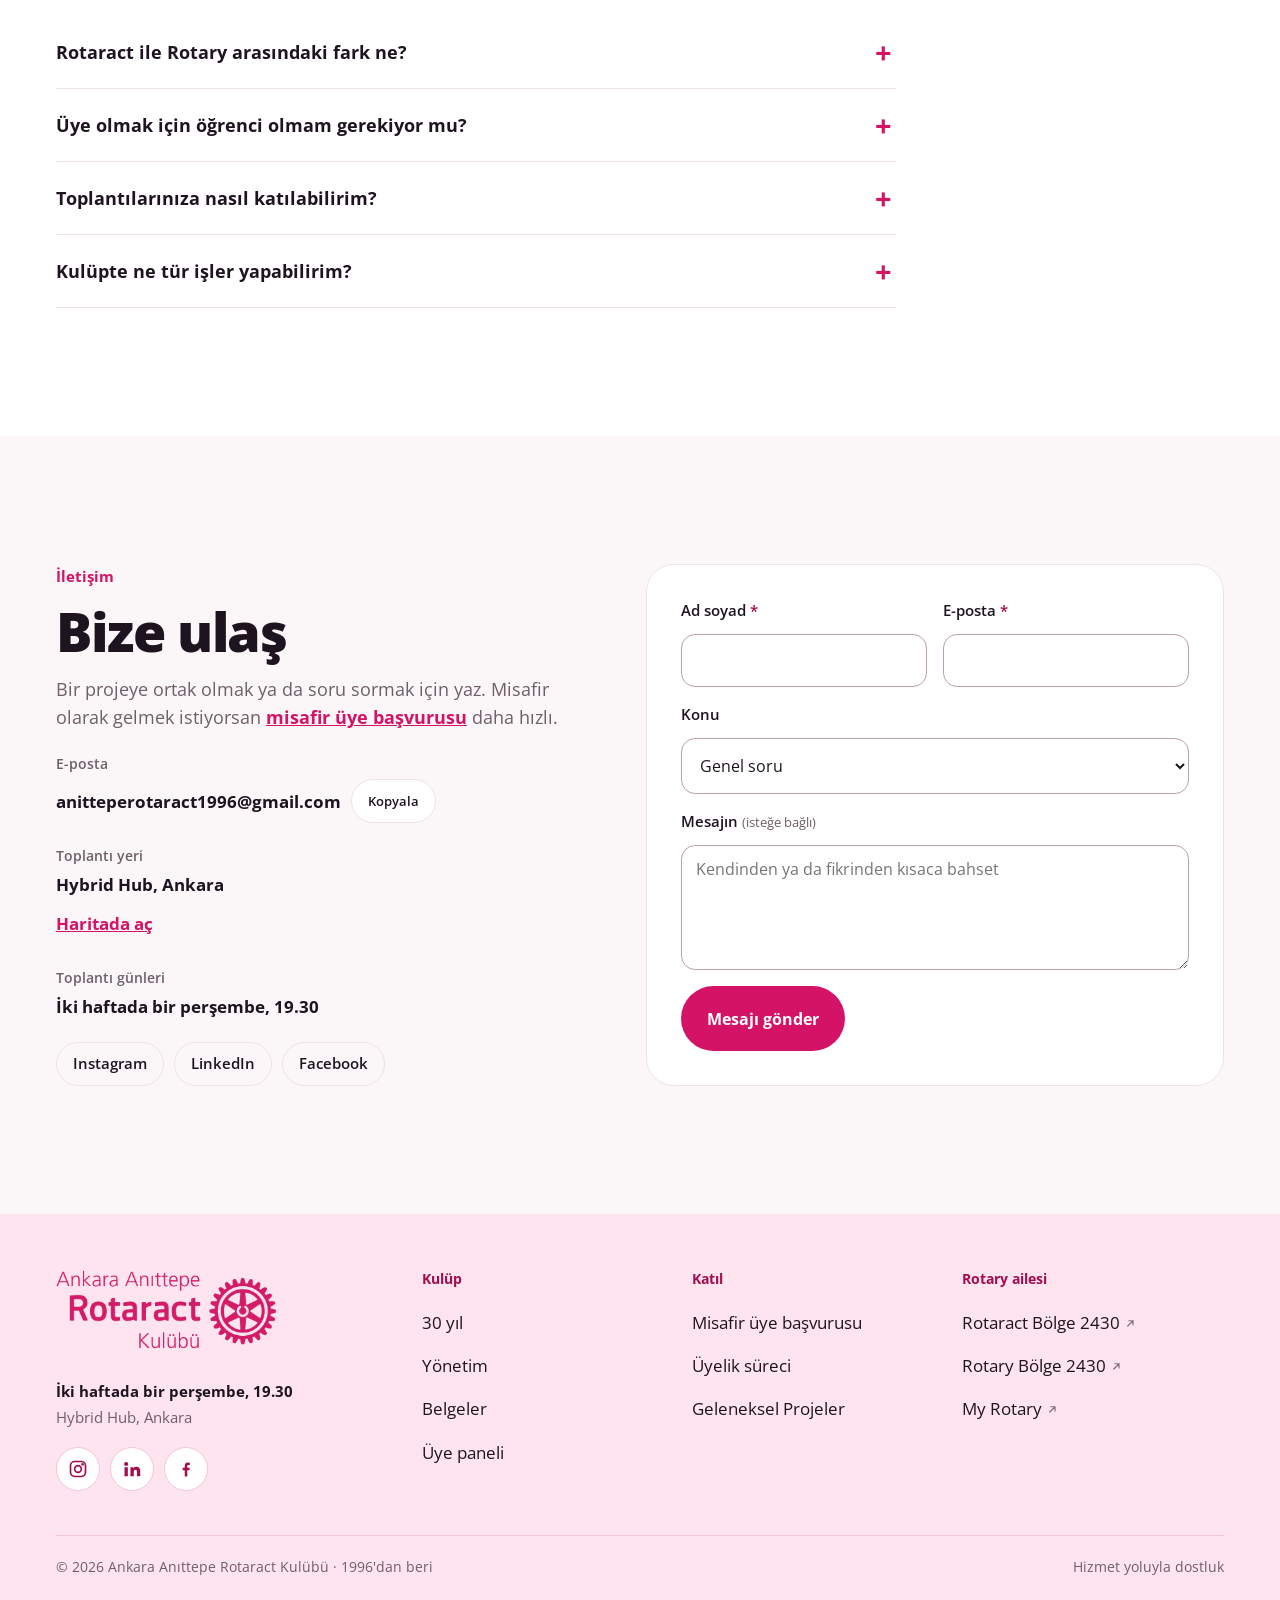
==== commit 7fd9f325: "Anasayfa komite listesi: panel verisi gelene kadar gizli, yedek liste güncel atamalarla aynı (yanıp " ====
--- a/index.html
+++ b/index.html
@@ -701,6 +701,7 @@
 .apply-form [aria-invalid="true"],form.cf [aria-invalid="true"]{border-color:#C0103F!important;box-shadow:0 0 0 3px rgba(192,16,63,.15)}
 @media (min-width:1201px){.fab,.fab-login{display:none}}
 .mini-ini{display:inline-flex;align-items:center;justify-content:center;font-weight:700;font-size:.8rem;background:var(--cran-soft,#FCE6EF);color:var(--cran-deep,#A30C4D)}
+.committees ul.cm[data-live]:not(.ready){visibility:hidden}
 </style>
 
 <div class="progress" id="progress" aria-hidden="true"></div>
@@ -978,7 +979,7 @@
         </div>
       </div>
       <div class="board" data-term="2026"><div class="person lead-p"><div class="avatar"><img src="assets/uyeler/simay-oguzkurt.jpg" alt="Simay Oğuzkurt" loading="lazy"></div><div><b>Simay Oğuzkurt</b><span>Başkan</span></div></div><div class="person"><div class="avatar"><img src="assets/uyeler/selva-tuluy.jpg" alt="Selva Tuluy" loading="lazy"></div><div><b>Selva Tuluy</b><span>Asbaşkan</span></div></div><div class="person"><div class="avatar"><img src="assets/uyeler/ogulcan-gorgulu.jpg" alt="Oğulcan Görgülü" loading="lazy"></div><div><b>Oğulcan Görgülü</b><span>Sekreter</span></div></div><div class="person"><div class="avatar"><img src="assets/uyeler/umut-ekin-akkus.jpg" alt="Umut Ekin Akkuş" loading="lazy"></div><div><b>Umut Ekin Akkuş</b><span>Sayman</span></div></div><div class="person"><div class="avatar"><img src="assets/uyeler/can-kilicaslan.jpg" alt="Can Kılıçaslan" loading="lazy"></div><div><b>Can Kılıçaslan</b><span>Yönetim Kurulu Üyesi</span></div></div></div>
-      <div class="committees" data-term="2026"><h3>Komite başkanları</h3><ul class="cm"><li><img class="mini" src="assets/uyeler/melishan-ozkan-agca.jpg" alt="" loading="lazy"><div><b>Melishan Özkan Ağca</b><span>Hizmet Projeleri Komitesi</span></div></li><li><img class="mini" src="assets/uyeler/begum-gozupek.jpg" alt="" loading="lazy"><div><b>Begüm Gözüpek</b><span>Üyelik ve Üyeliği Geliştirme Komitesi</span></div></li><li><img class="mini" src="assets/uyeler/muhammed-alperen-celik.jpg" alt="" loading="lazy"><div><b>Muhammed Alperen Çelik</b><span>Uluslararası Hizmetler Komitesi</span></div></li><li><img class="mini" src="assets/uyeler/muhammed-alperen-celik.jpg" alt="" loading="lazy"><div><b>Muhammed Alperen Çelik</b><span>Halkla İlişkiler ve Tanıtım Komitesi</span></div></li><li><img class="mini" src="assets/uyeler/ezgi-erdogan.jpg" alt="" loading="lazy"><div><b>Ezgi Erdoğan</b><span>Kulüp Hizmetleri Komitesi</span></div></li><li><img class="mini" src="assets/uyeler/gizem-hanoglu.jpg" alt="" loading="lazy"><div><b>Gizem Hanoğlu</b><span>Meslek Hizmetleri Komitesi</span></div></li><li><img class="mini" src="assets/uyeler/zehra-cansu-tasanlar.jpg" alt="" loading="lazy"><div><b>Zehra Cansu Taşanlar</b><span>Afet Komitesi</span></div></li><li><img class="mini" src="assets/uyeler/ezgi-erdogan.jpg" alt="" loading="lazy"><div><b>Ezgi Erdoğan</b><span>Hobi Komitesi</span></div></li></ul></div>
+      <div class="committees" data-term="2026"><h3>Komite başkanları</h3><ul class="cm" data-live><li><img class="mini" src="assets/uyeler/ezgi-erdogan.jpg" alt="" loading="lazy"><div><b>Ezgi Erdoğan</b><span>Hizmet Projeleri Komitesi</span></div></li><li><img class="mini" src="assets/uyeler/muhammed-alperen-celik.jpg" alt="" loading="lazy"><div><b>Muhammed Alperen Çelik</b><span>Halkla İlişkiler ve Tanıtım Komitesi</span></div></li><li><img class="mini" src="assets/uyeler/gizem-hanoglu.jpg" alt="" loading="lazy"><div><b>Gizem Hanoğlu</b><span>Meslek Hizmetleri Komitesi</span></div></li><li><img class="mini" src="assets/uyeler/zehra-cansu-tasanlar.jpg" alt="" loading="lazy"><div><b>Zehra Cansu Taşanlar</b><span>Afet Komitesi</span></div></li></ul></div>
       <div class="board" data-term="2025" hidden><div class="person lead-p"><div class="avatar"><img src="assets/uyeler/can-kilicaslan.jpg" alt="Can Kılıçaslan" loading="lazy"></div><div><b>Can Kılıçaslan</b><span>Başkan</span></div></div><div class="person"><div class="avatar"><img src="assets/uyeler/metehan-can-cirak.jpg" alt="Metehan Can Çırak" loading="lazy"></div><div><b>Metehan Can Çırak</b><span>Asbaşkan</span></div></div><div class="person"><div class="avatar"><img src="assets/uyeler/selva-tuluy.jpg" alt="Selva Tuluy" loading="lazy"></div><div><b>Selva Tuluy</b><span>Sekreter</span></div></div><div class="person"><div class="avatar"><img src="assets/uyeler/simay-oguzkurt.jpg" alt="Simay Oğuzkurt" loading="lazy"></div><div><b>Simay Oğuzkurt</b><span>Sayman</span></div></div><div class="person"><div class="avatar"><img src="assets/uyeler/begum-gozupek.jpg" alt="Begüm Gözüpek" loading="lazy"></div><div><b>Begüm Gözüpek</b><span>Geçmiş Dönem Başkanı</span></div></div></div>
       <div class="committees" data-term="2025" hidden></div>
     </div>
@@ -1452,7 +1453,10 @@
    Panele ulaşılamazsa sayfadaki hazır liste kalır. Atanmamış komite gösterilmez. */
 (function(){
   var ul=document.querySelector('.committees[data-term="2026"] ul.cm');
-  if(!ul||!window.fetch)return;
+  if(!ul)return;
+  var ready=function(){ul.classList.add("ready")};
+  setTimeout(ready,2500);
+  if(!window.fetch){ready();return;}
   var ORDER=["hizmet","uyelik","uluslararasi","pr","kulup","meslek","afet","hobi","interact"];
   var L={"hizmet":"Hizmet Projeleri Komitesi","uyelik":"Üyelik ve Üyeliği Geliştirme Komitesi","uluslararasi":"Uluslararası Hizmetler Komitesi","pr":"Halkla İlişkiler ve Tanıtım Komitesi","kulup":"Kulüp Hizmetleri Komitesi","meslek":"Meslek Hizmetleri Komitesi","afet":"Afet Komitesi","hobi":"Hobi Komitesi","interact":"Interact Komitesi"};
   function esc(s){return String(s==null?"":s).replace(/[&<>"']/g,function(c){return{"&":"&amp;","<":"&lt;",">":"&gt;",'"':"&quot;","'":"&#39;"}[c]})}
@@ -1466,6 +1470,6 @@
         items.push('<li>'+ph+'<div><b>'+esc(r.full_name)+'</b><span>'+esc(L[k])+'</span></div></li>');
       })});
       if(items.length)ul.innerHTML=items.join("");
-    }).catch(function(){});
+    }).catch(function(){}).then(ready);
 })();
 </script>
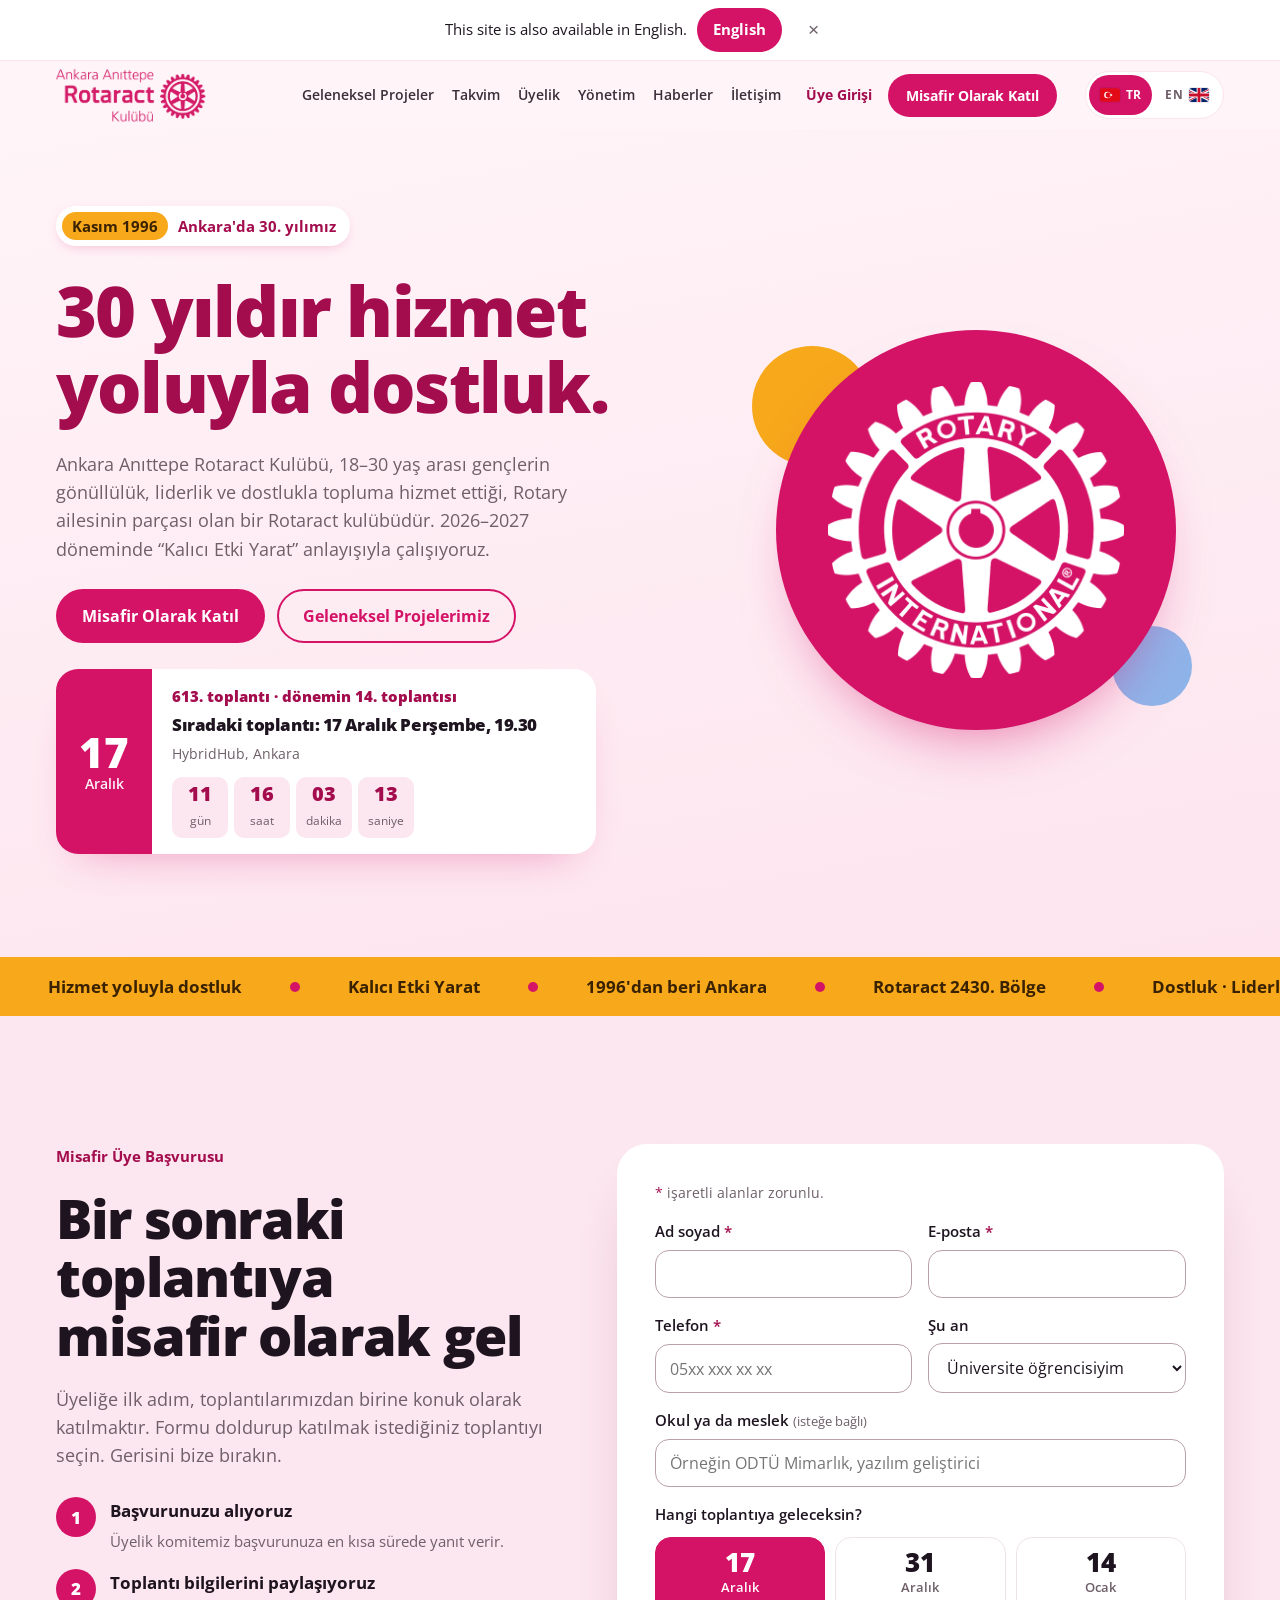
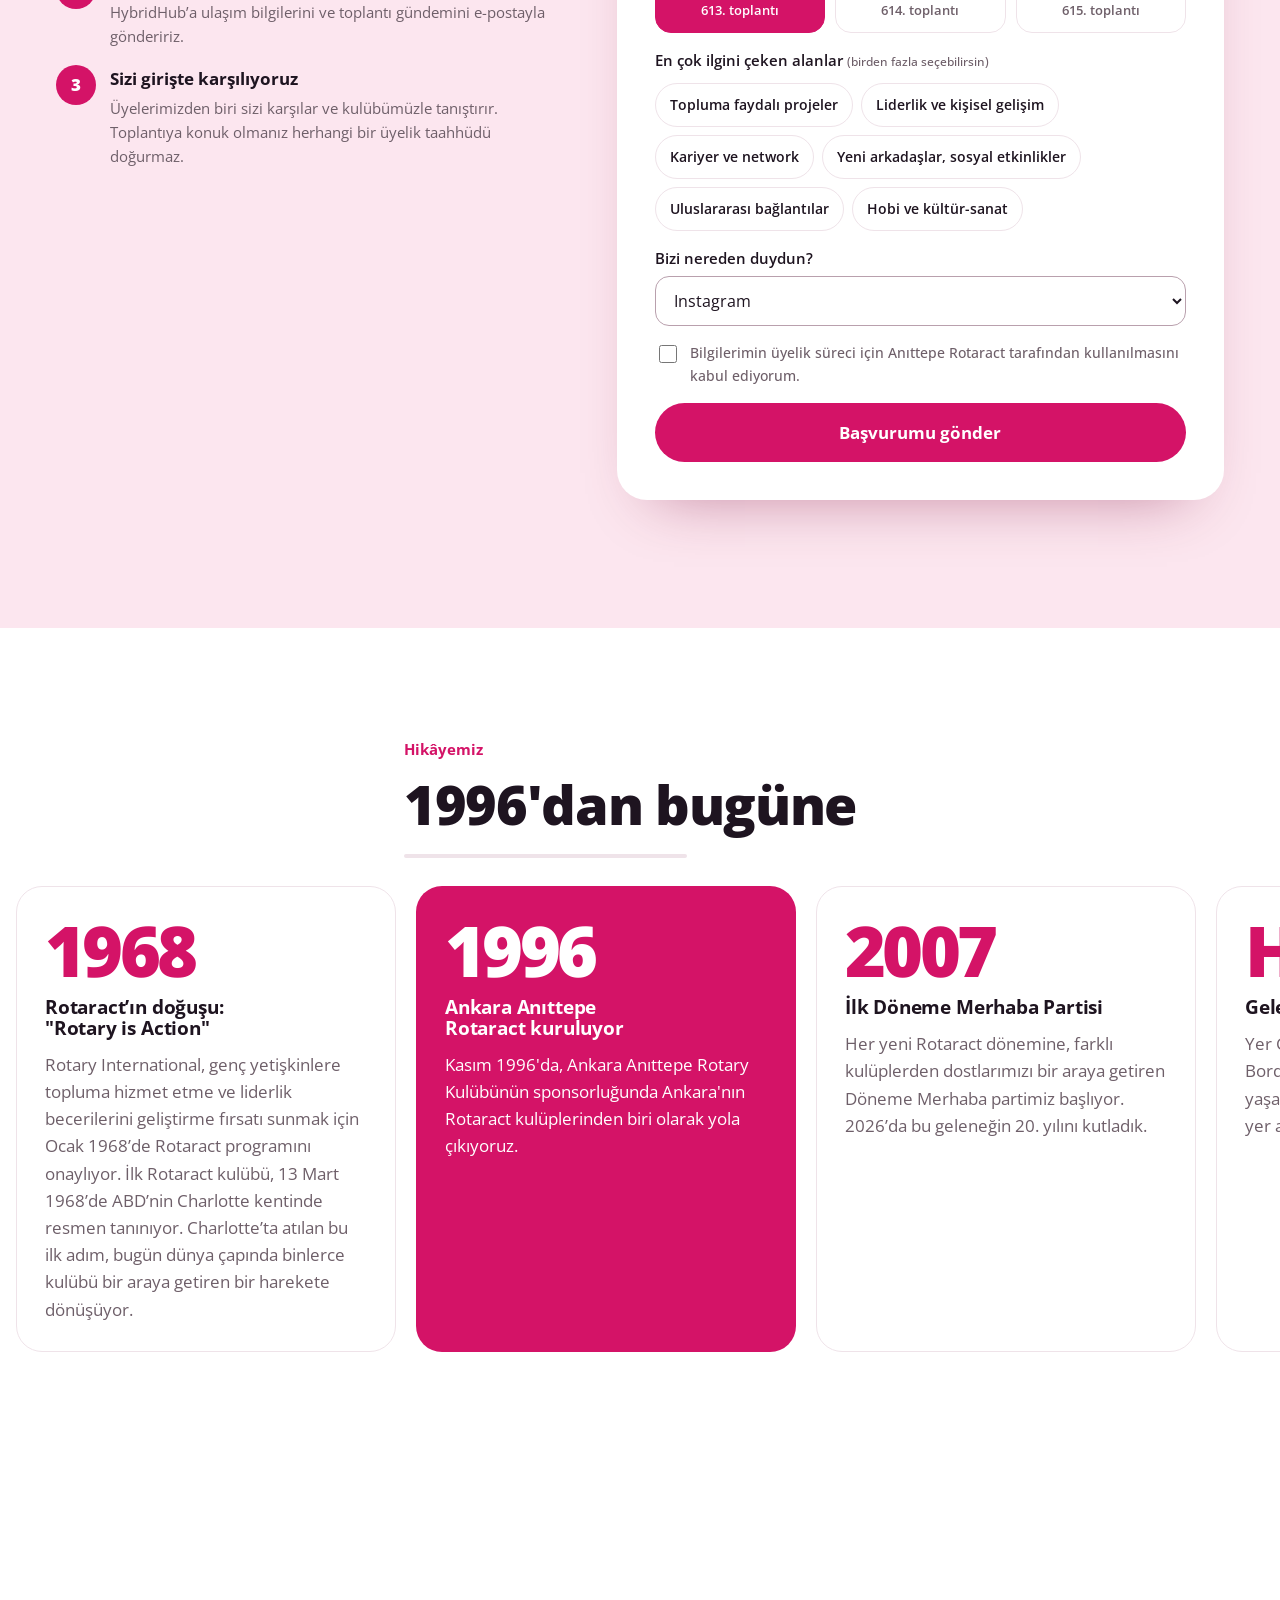
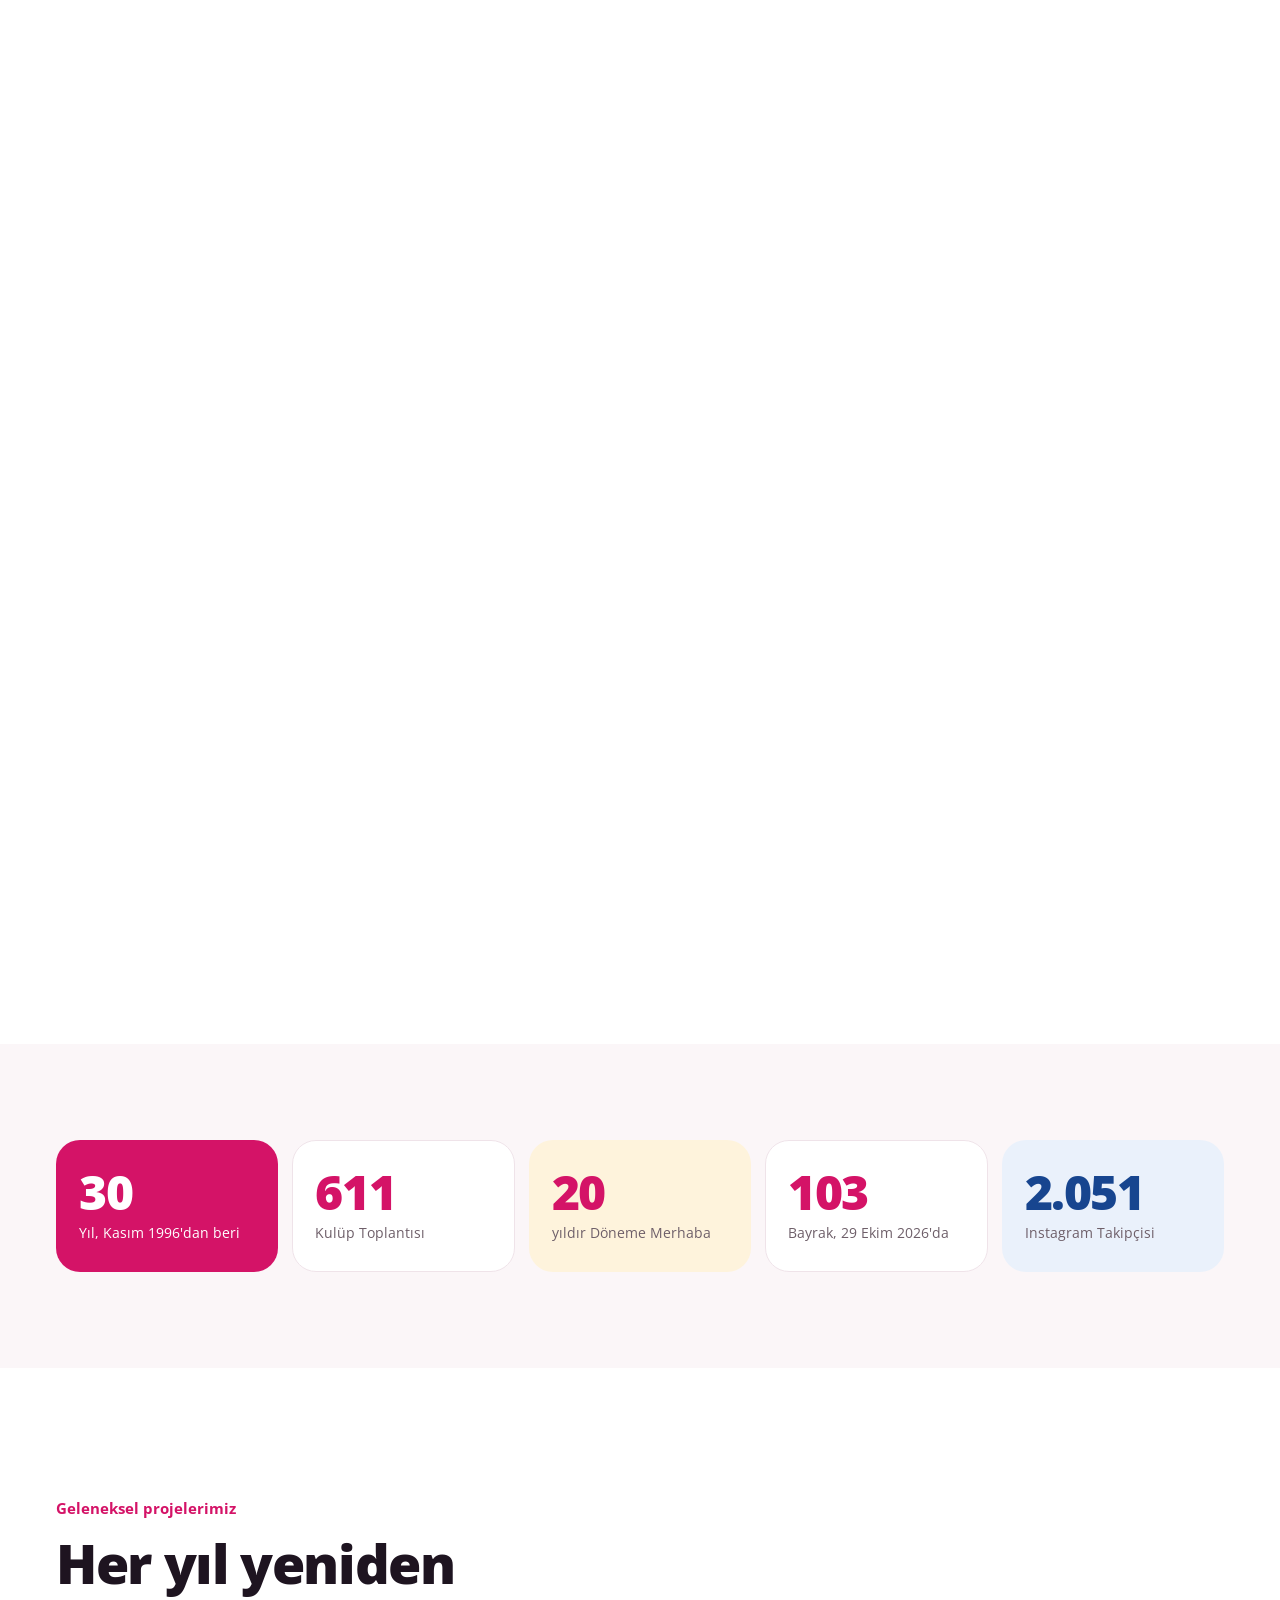
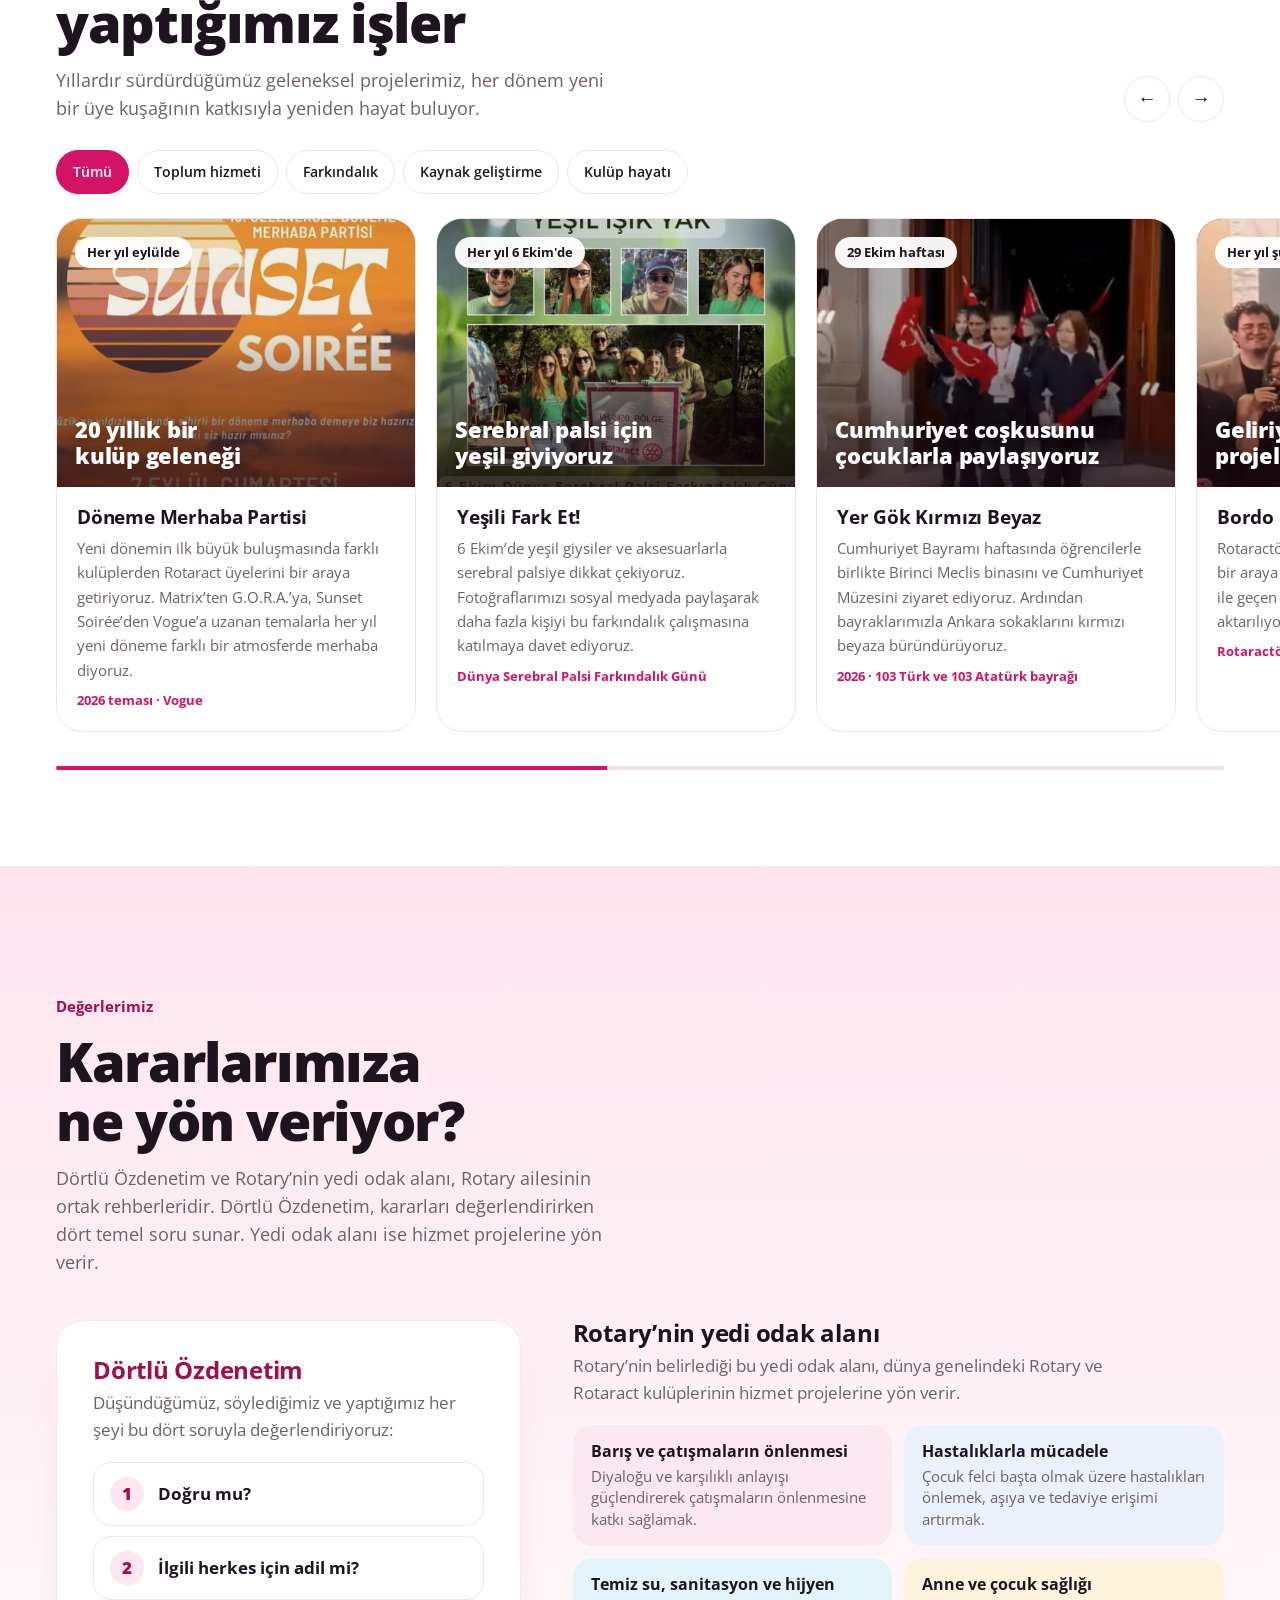
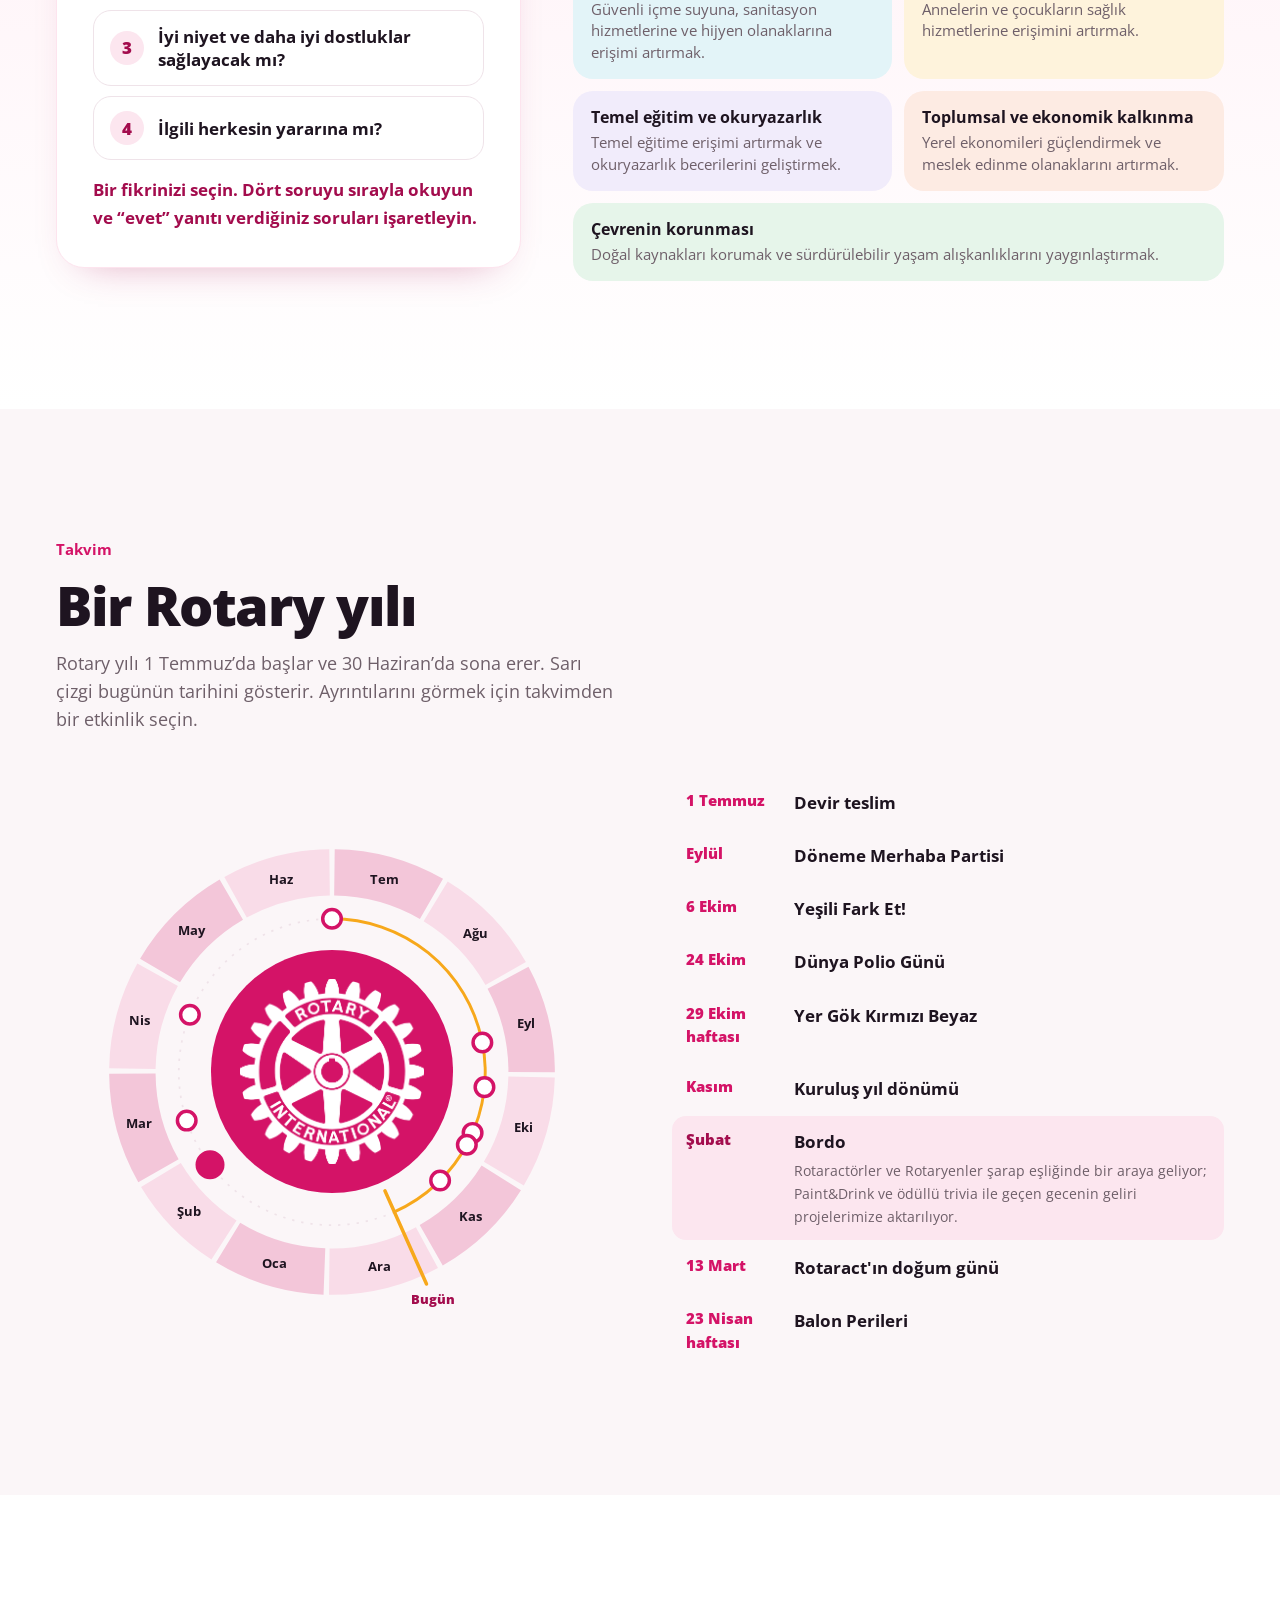
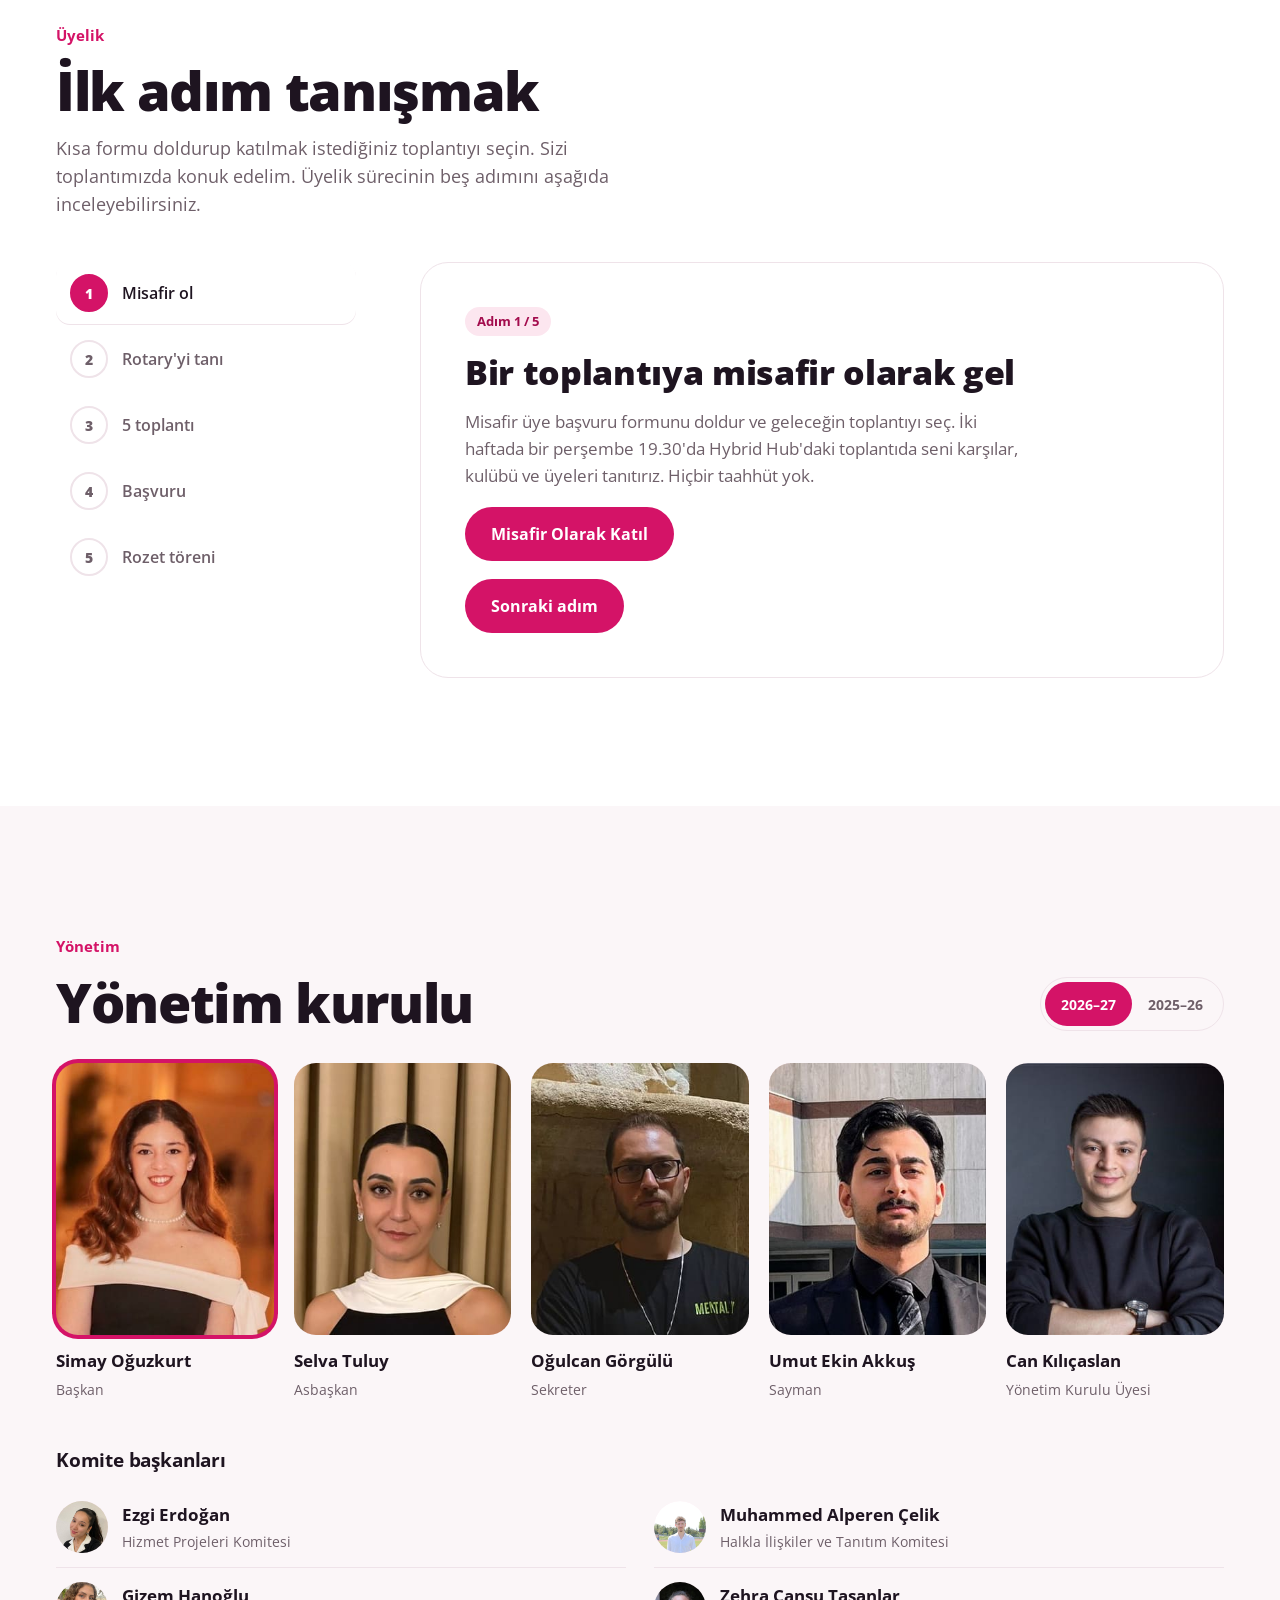
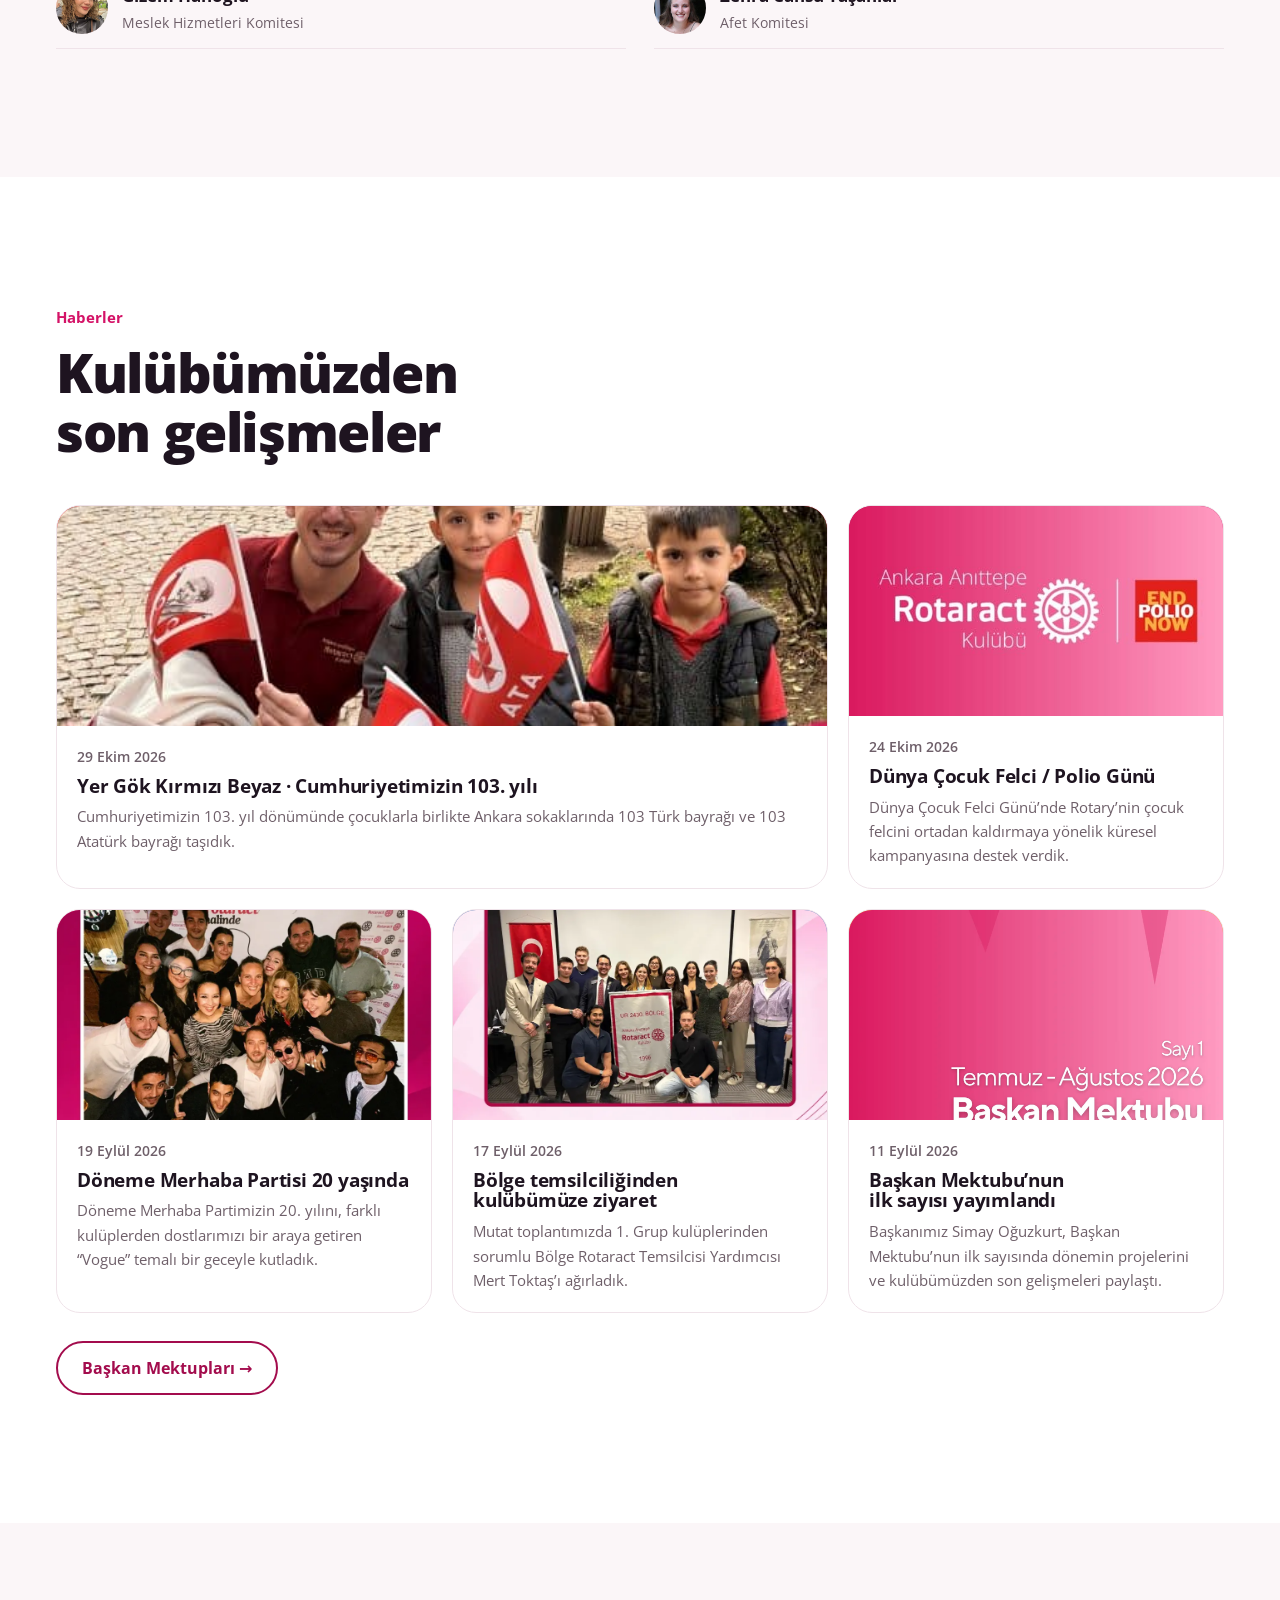
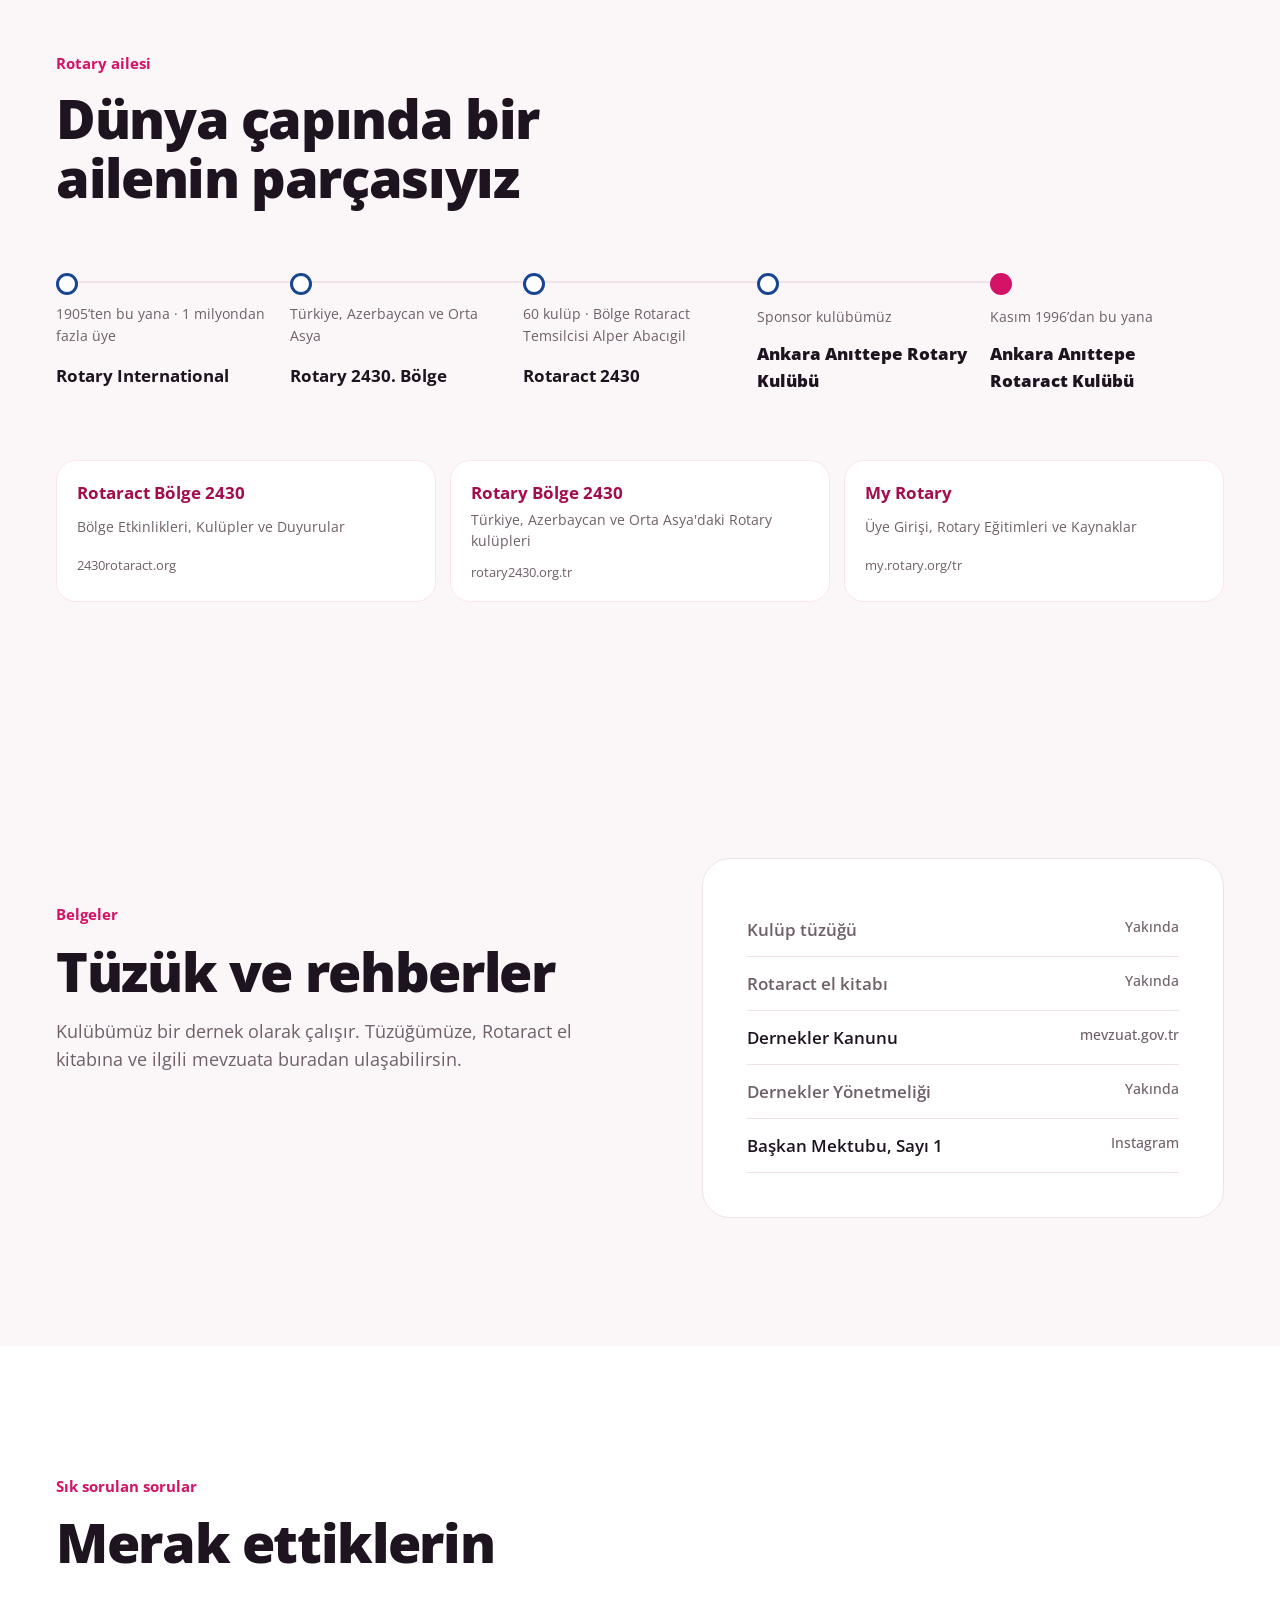
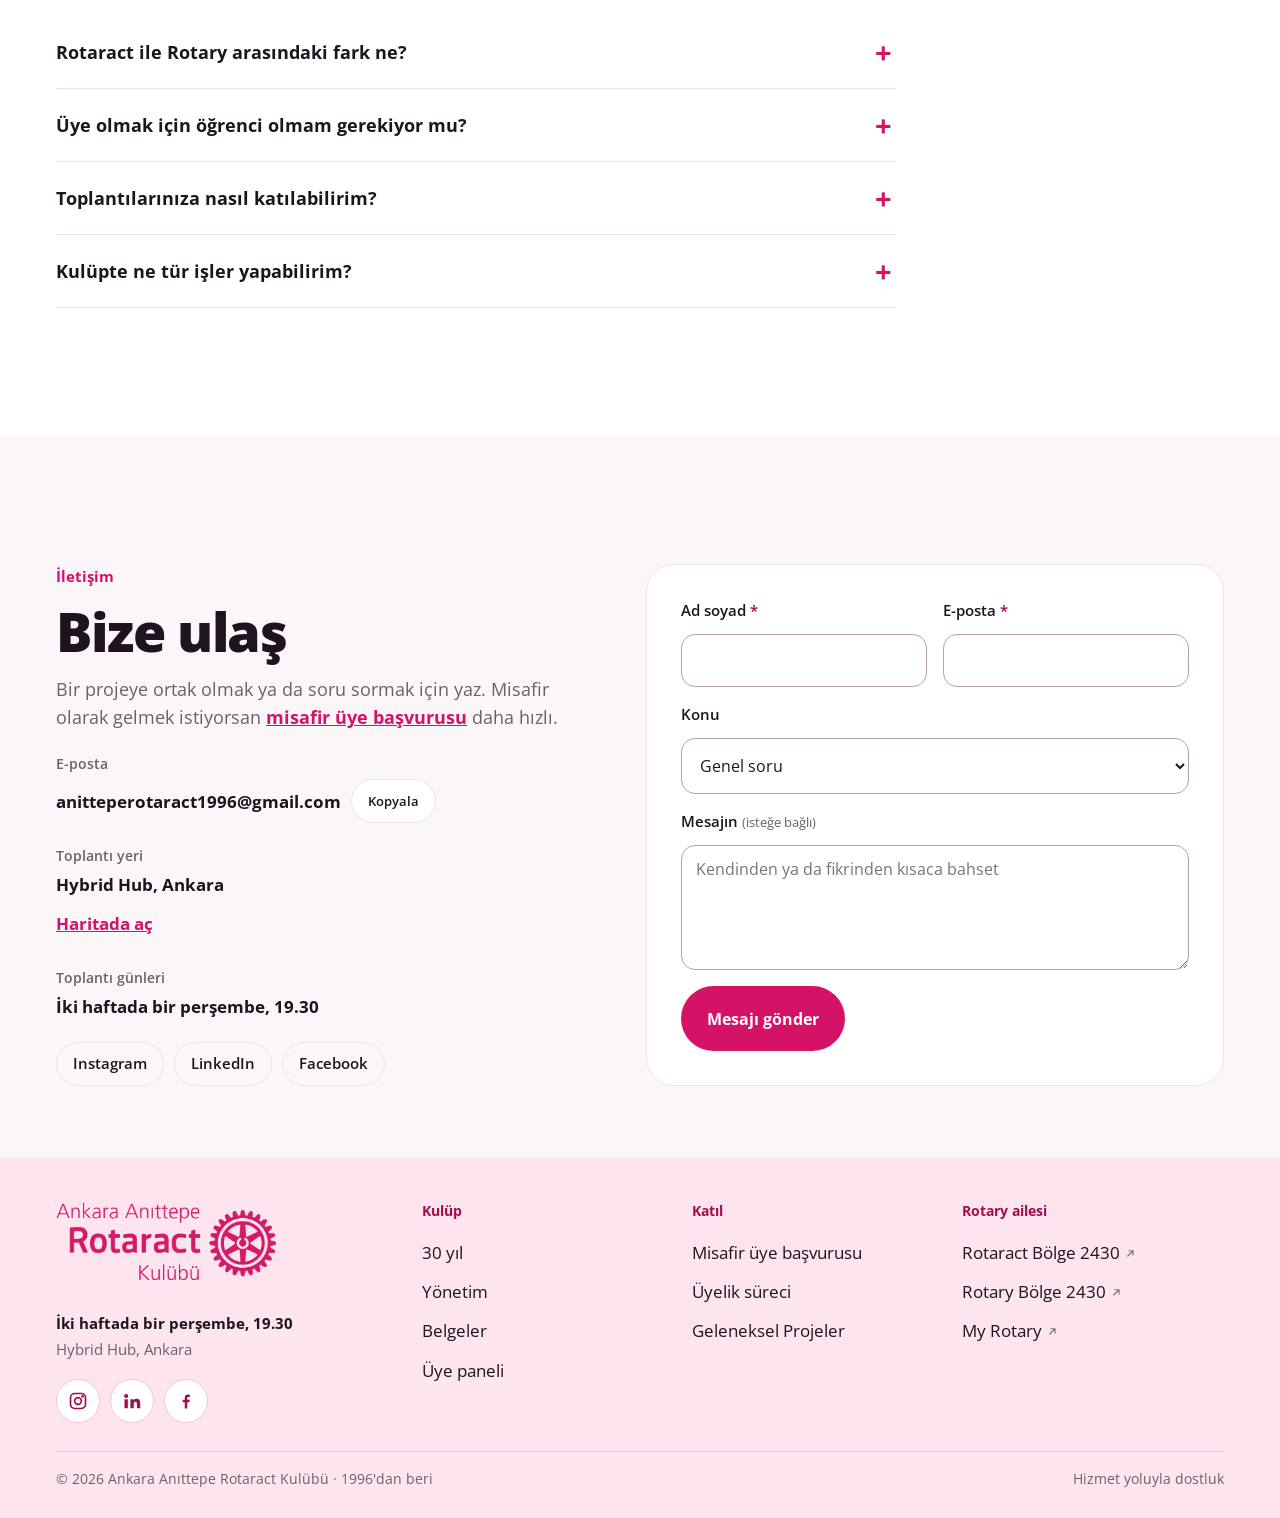
==== commit 17cbeb03: "Üye listesi: Instagram tek satır, görev etiketleri yumuşak YK/GYK tonları; anasayfa footer boşluklar" ====
--- a/index.html
+++ b/index.html
@@ -702,6 +702,12 @@
 @media (min-width:1201px){.fab,.fab-login{display:none}}
 .mini-ini{display:inline-flex;align-items:center;justify-content:center;font-weight:700;font-size:.8rem;background:var(--cran-soft,#FCE6EF);color:var(--cran-deep,#A30C4D)}
 .committees ul.cm[data-live]:not(.ready){visibility:hidden}
+/* Footer: gereksiz boşluklar azaltıldı (kayan düğme 1201px+ gizli, alt boşluk gerekmez) */
+#iletisim{padding-bottom:clamp(44px,6vw,72px)}
+footer.site{padding-top:44px}
+.foot-bottom{margin-top:28px;padding-top:16px}
+.foot li a{padding-block:6px}
+@media (min-width:1201px){footer.site{padding-bottom:calc(28px + env(safe-area-inset-bottom,0px))}}
 </style>
 
 <div class="progress" id="progress" aria-hidden="true"></div>
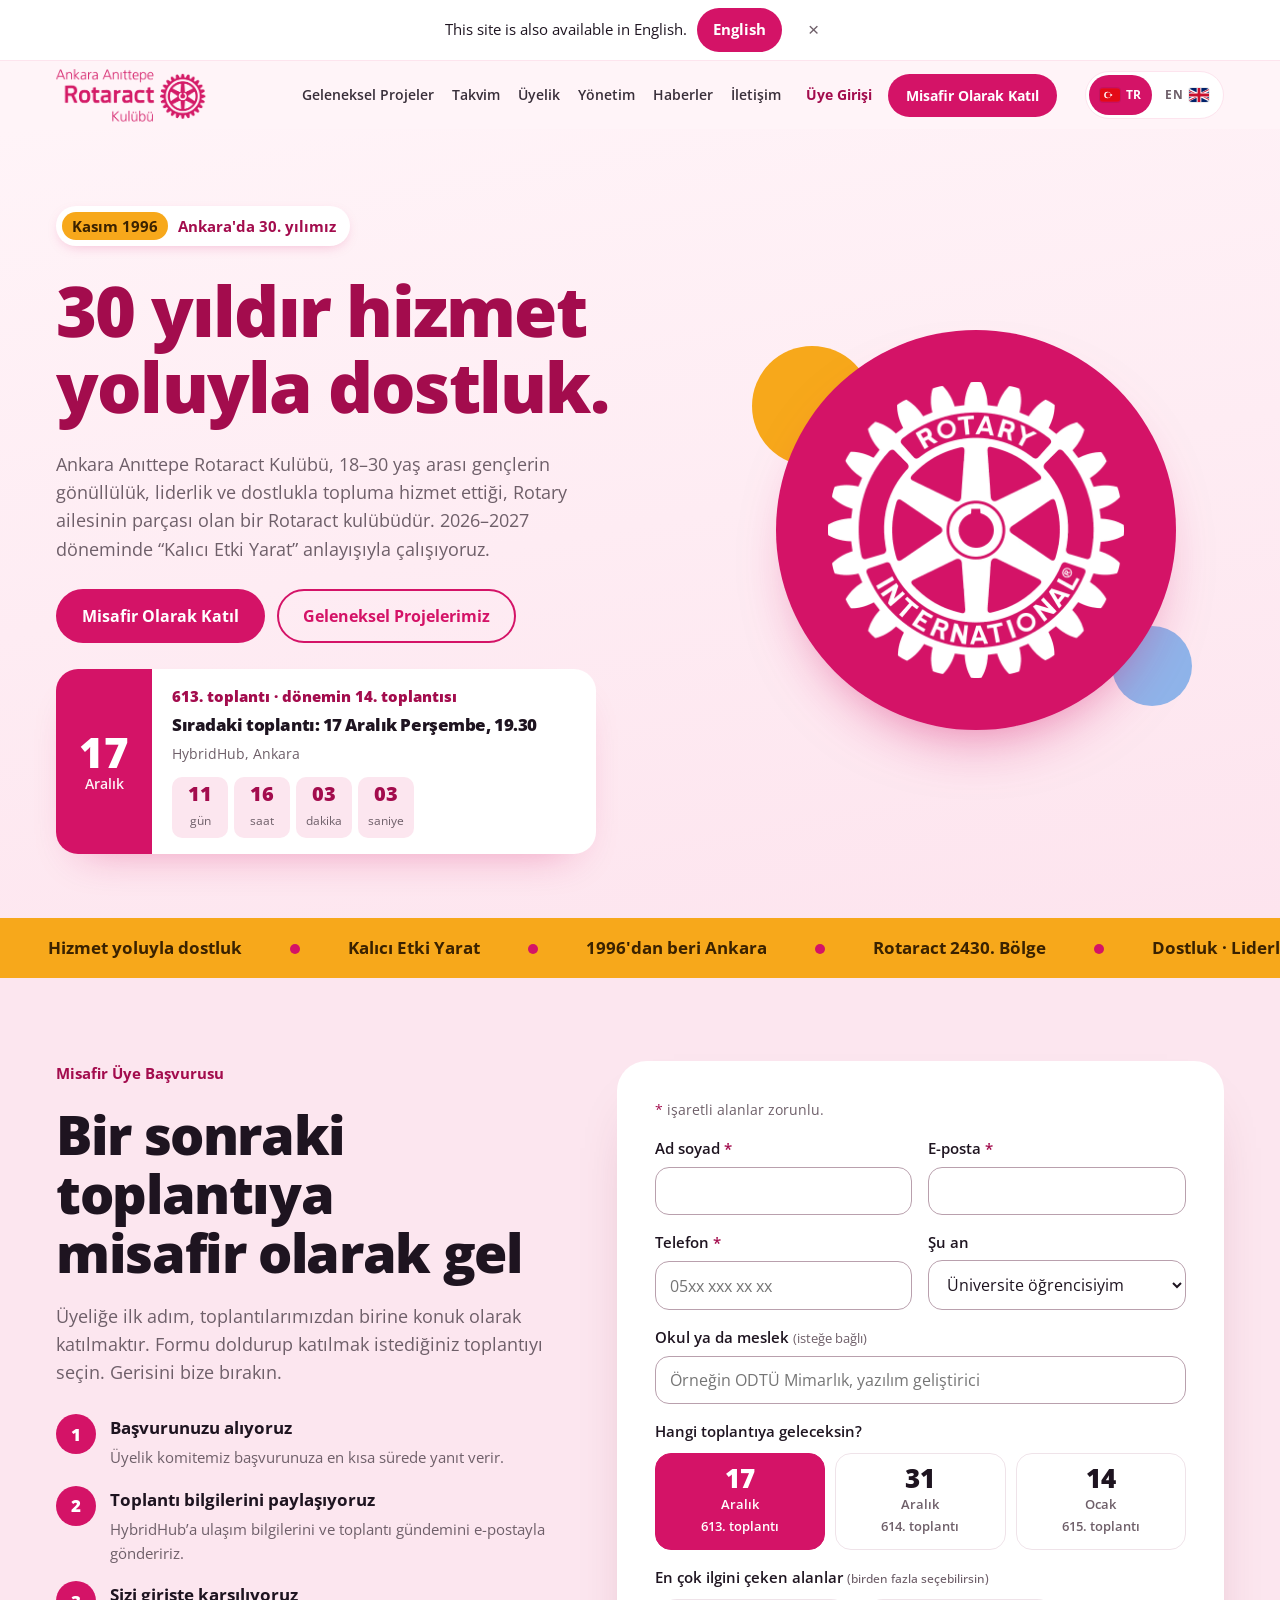
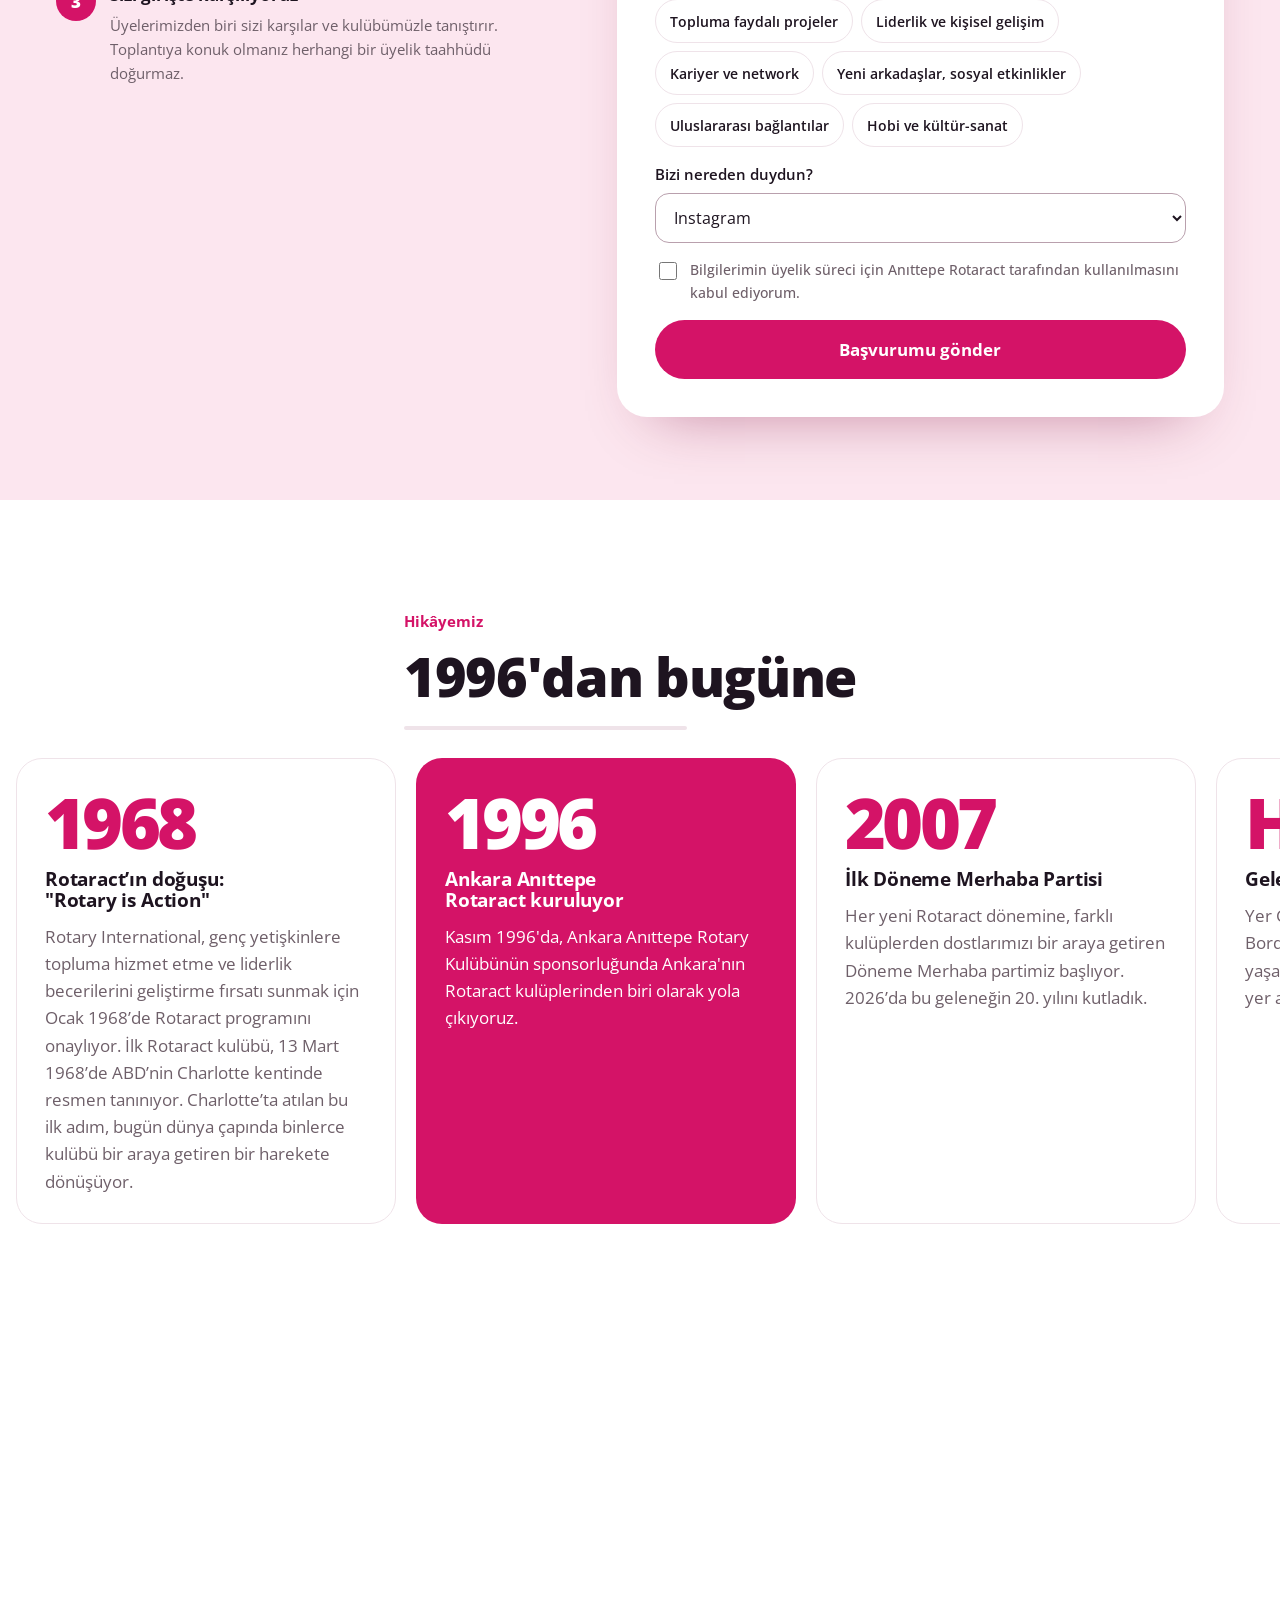
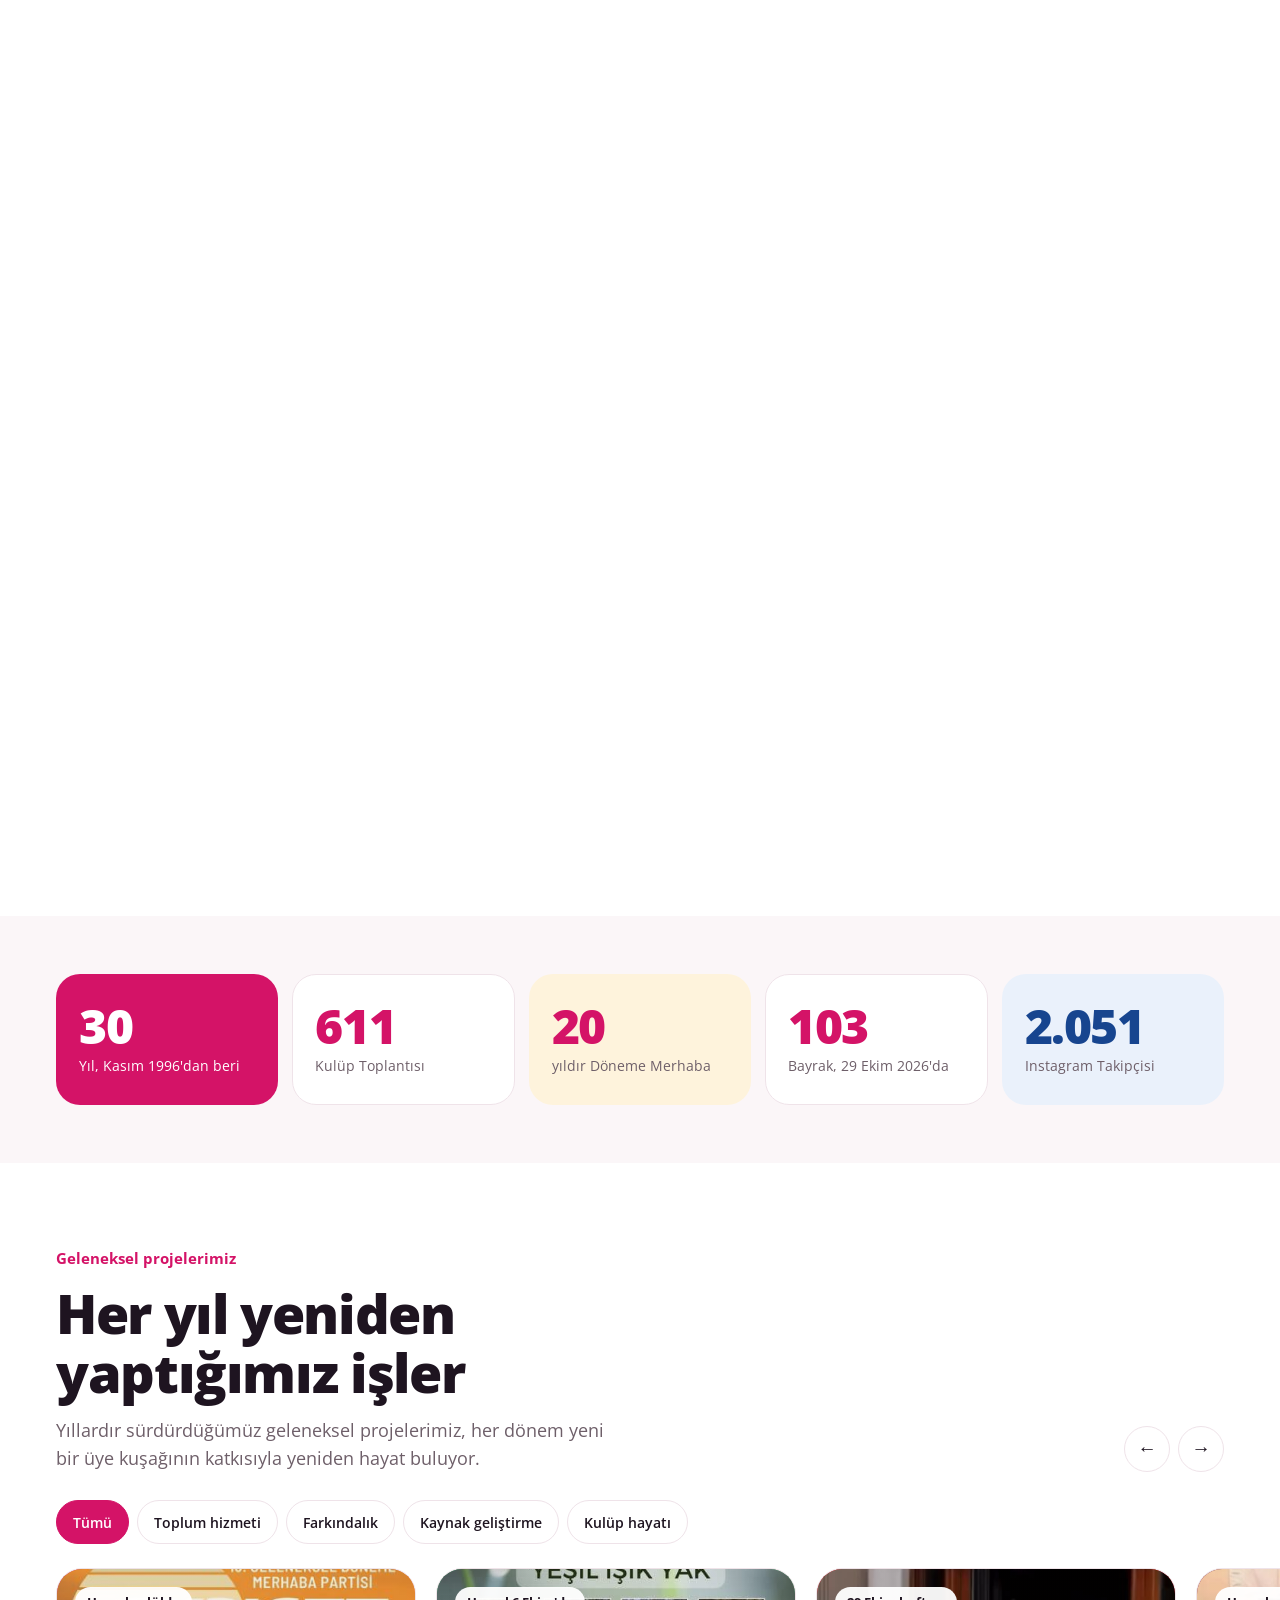
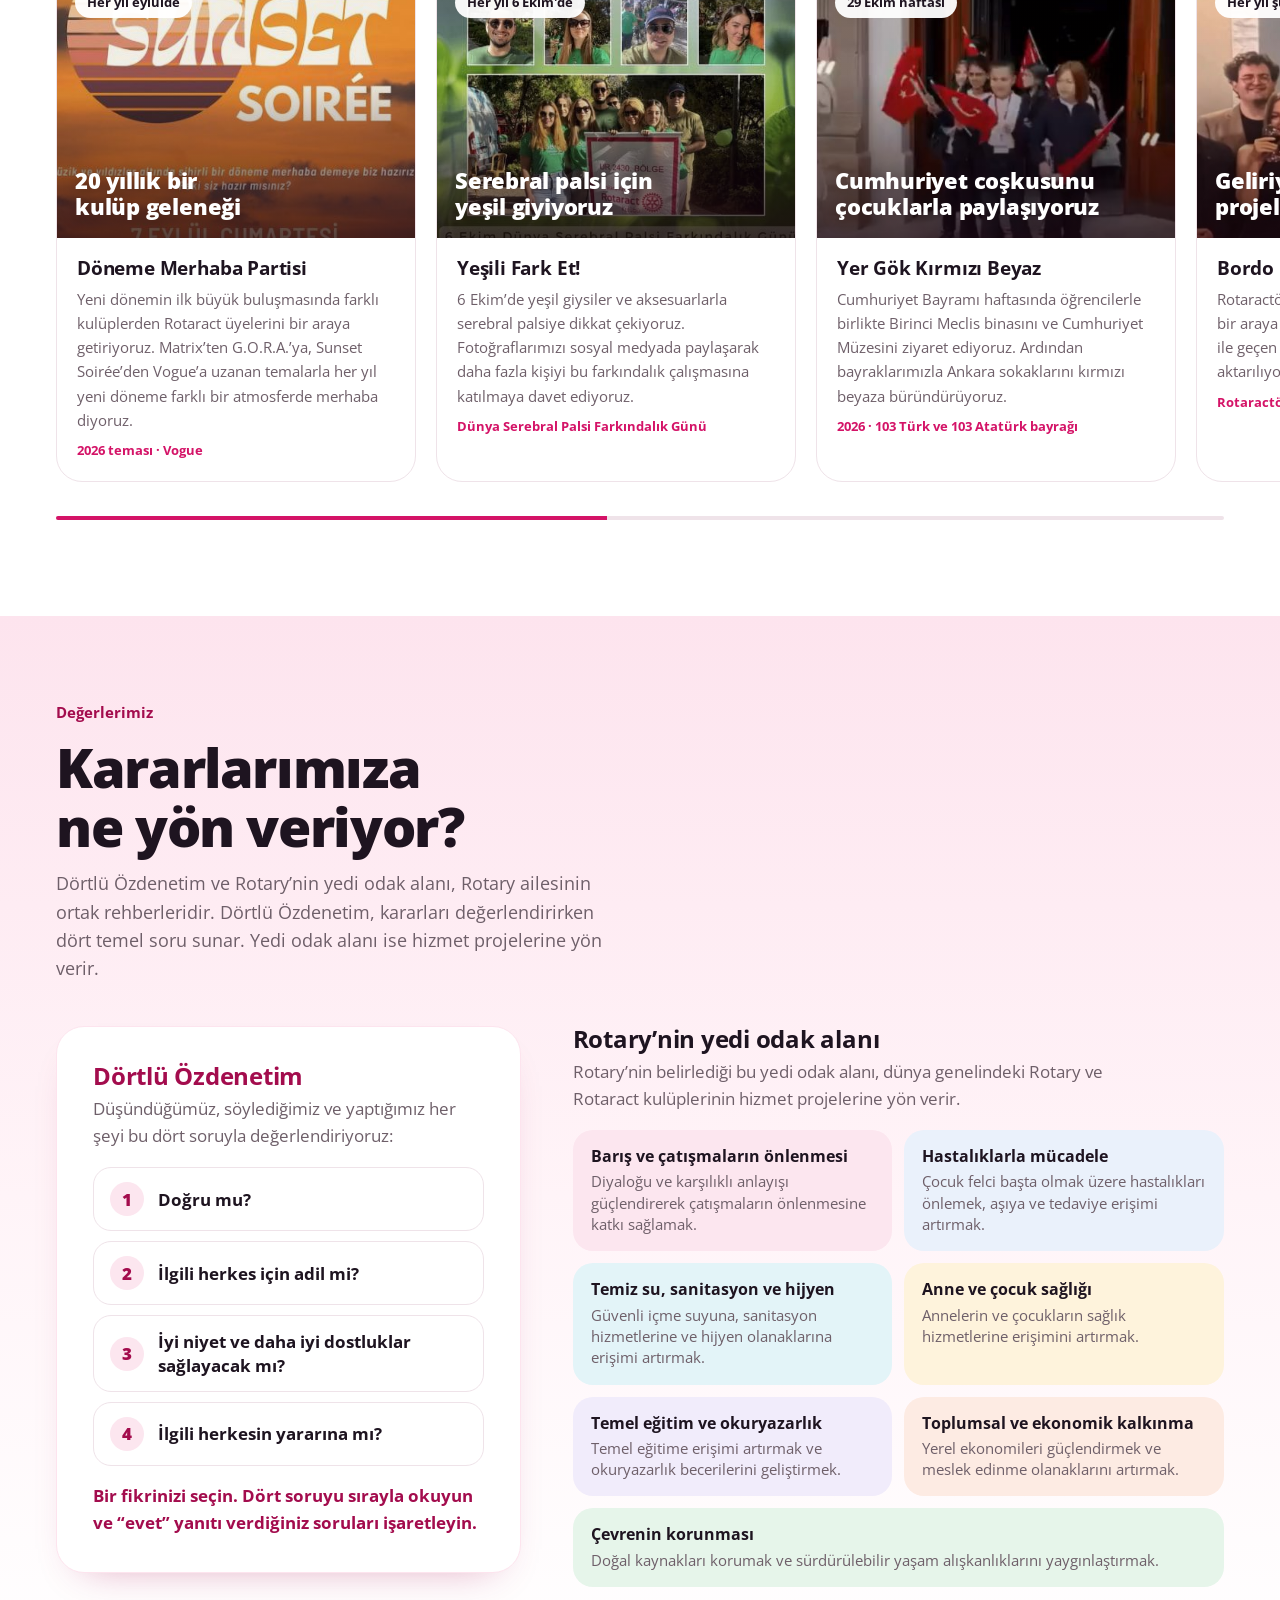
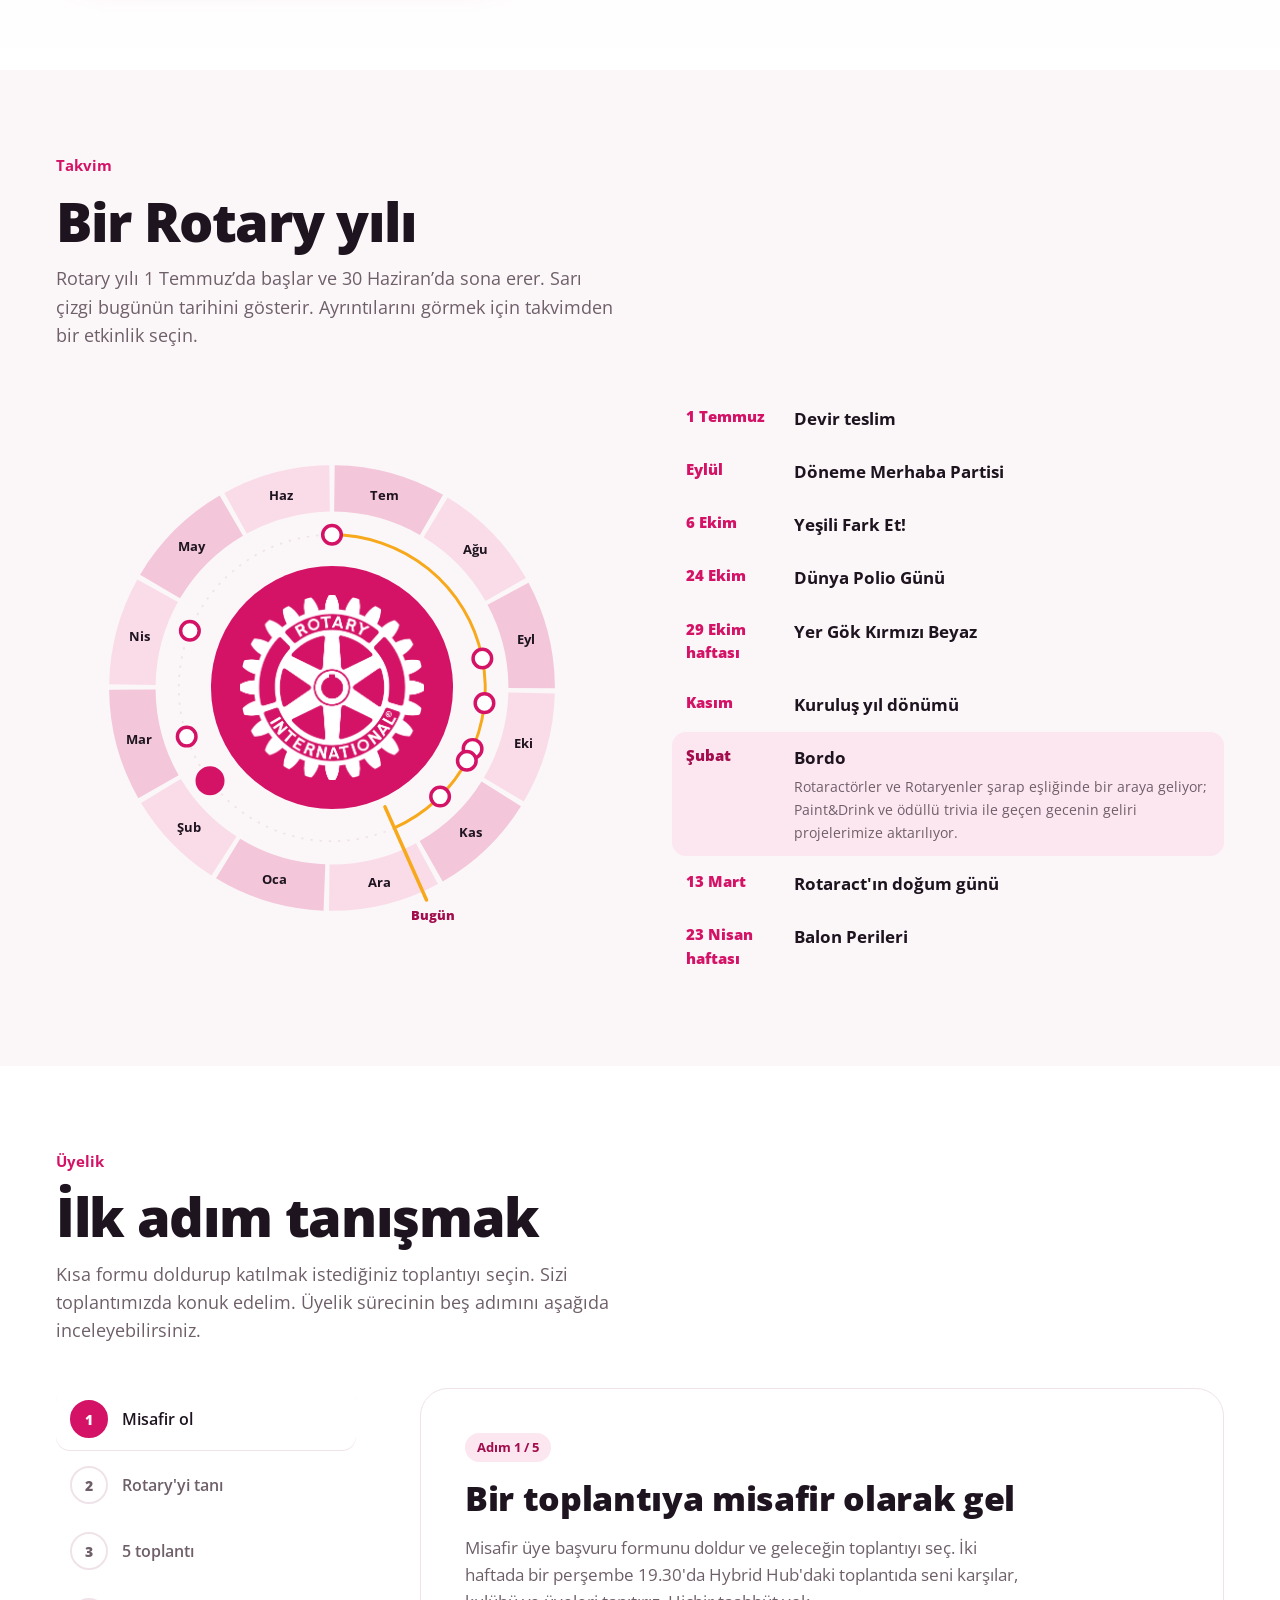
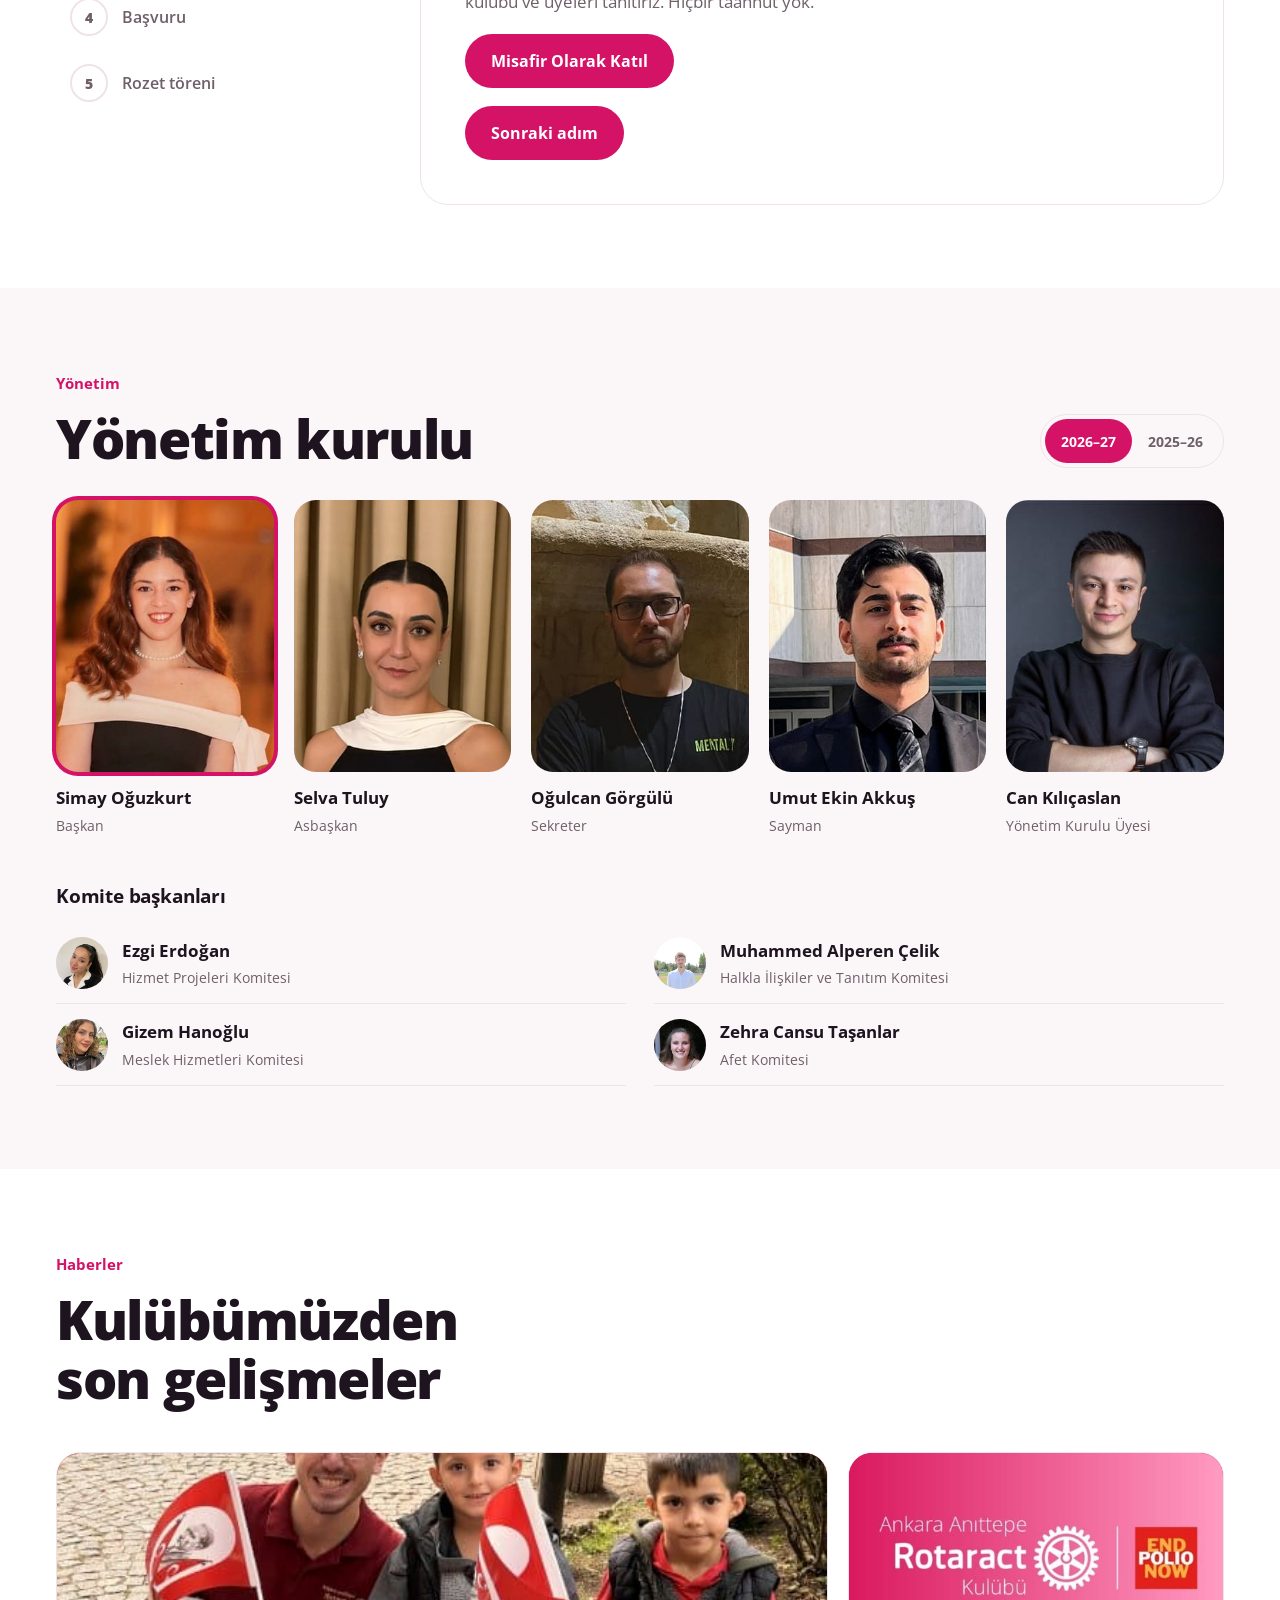
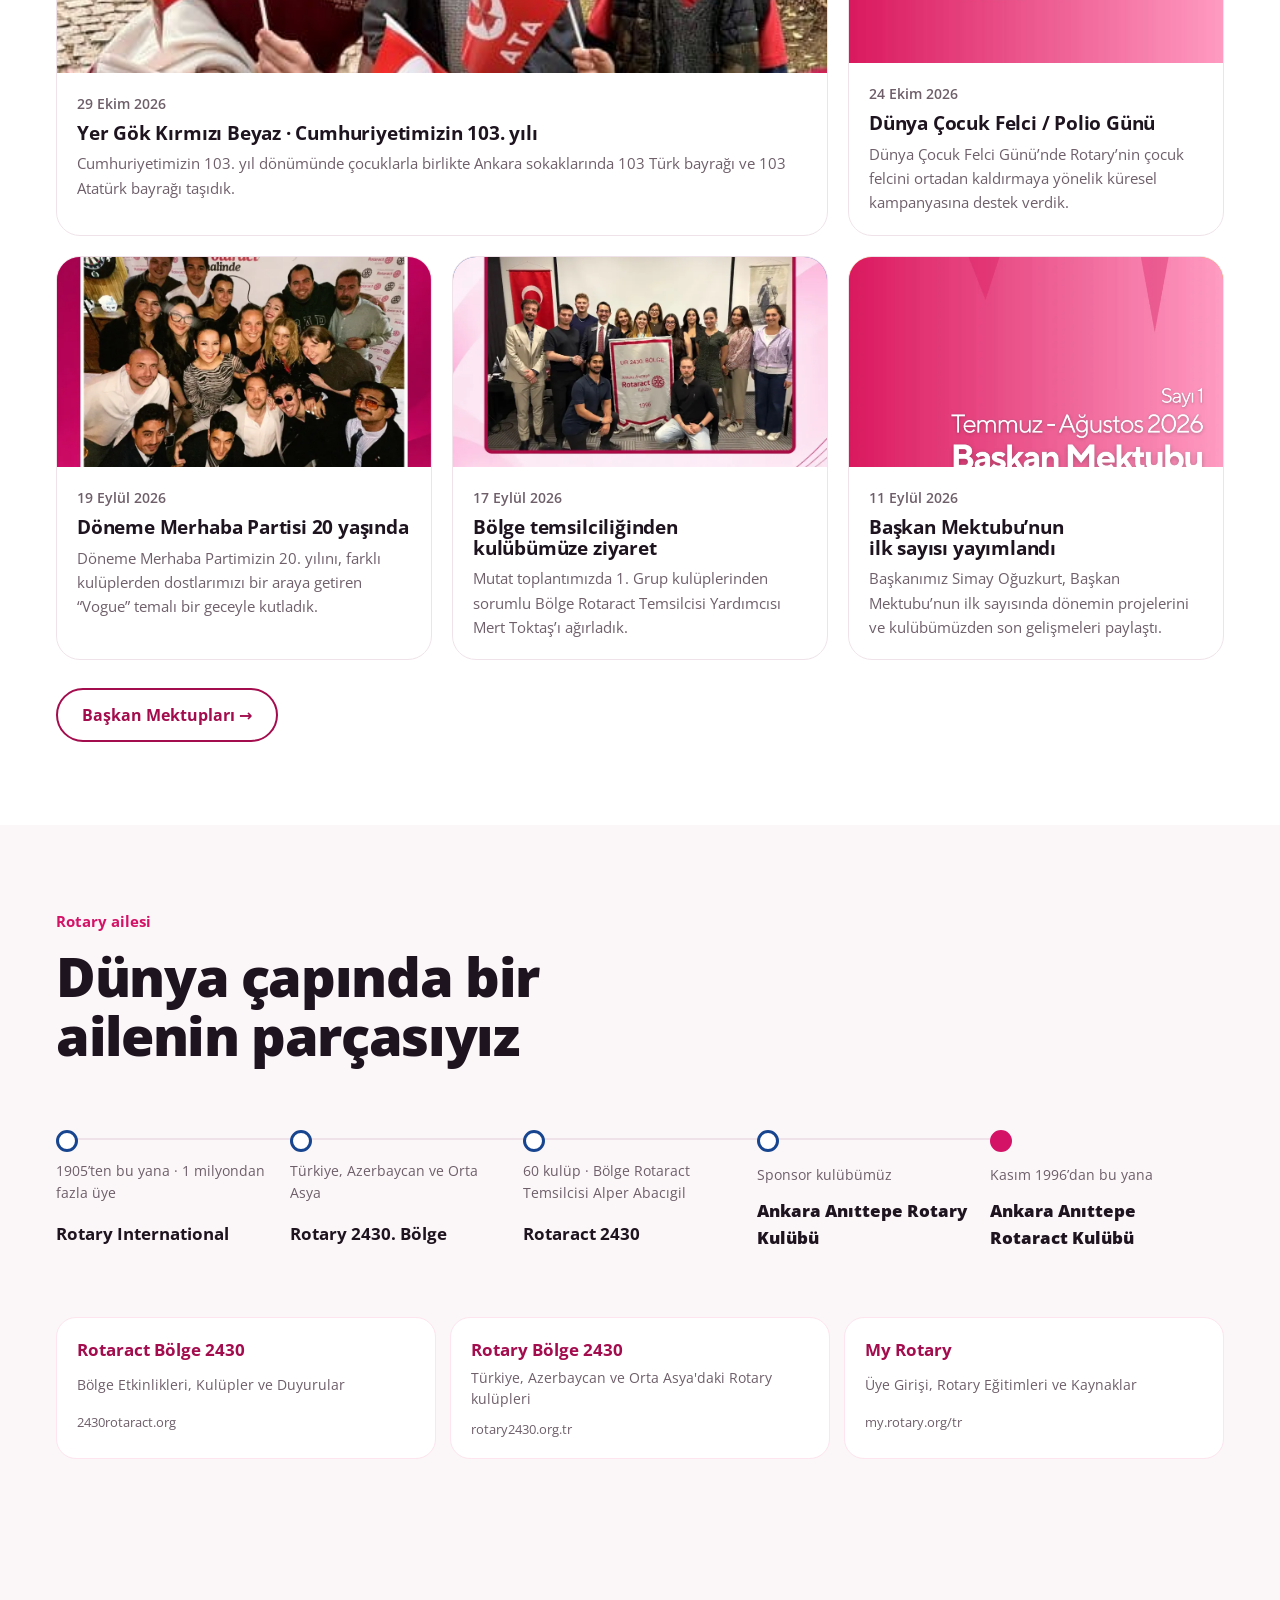
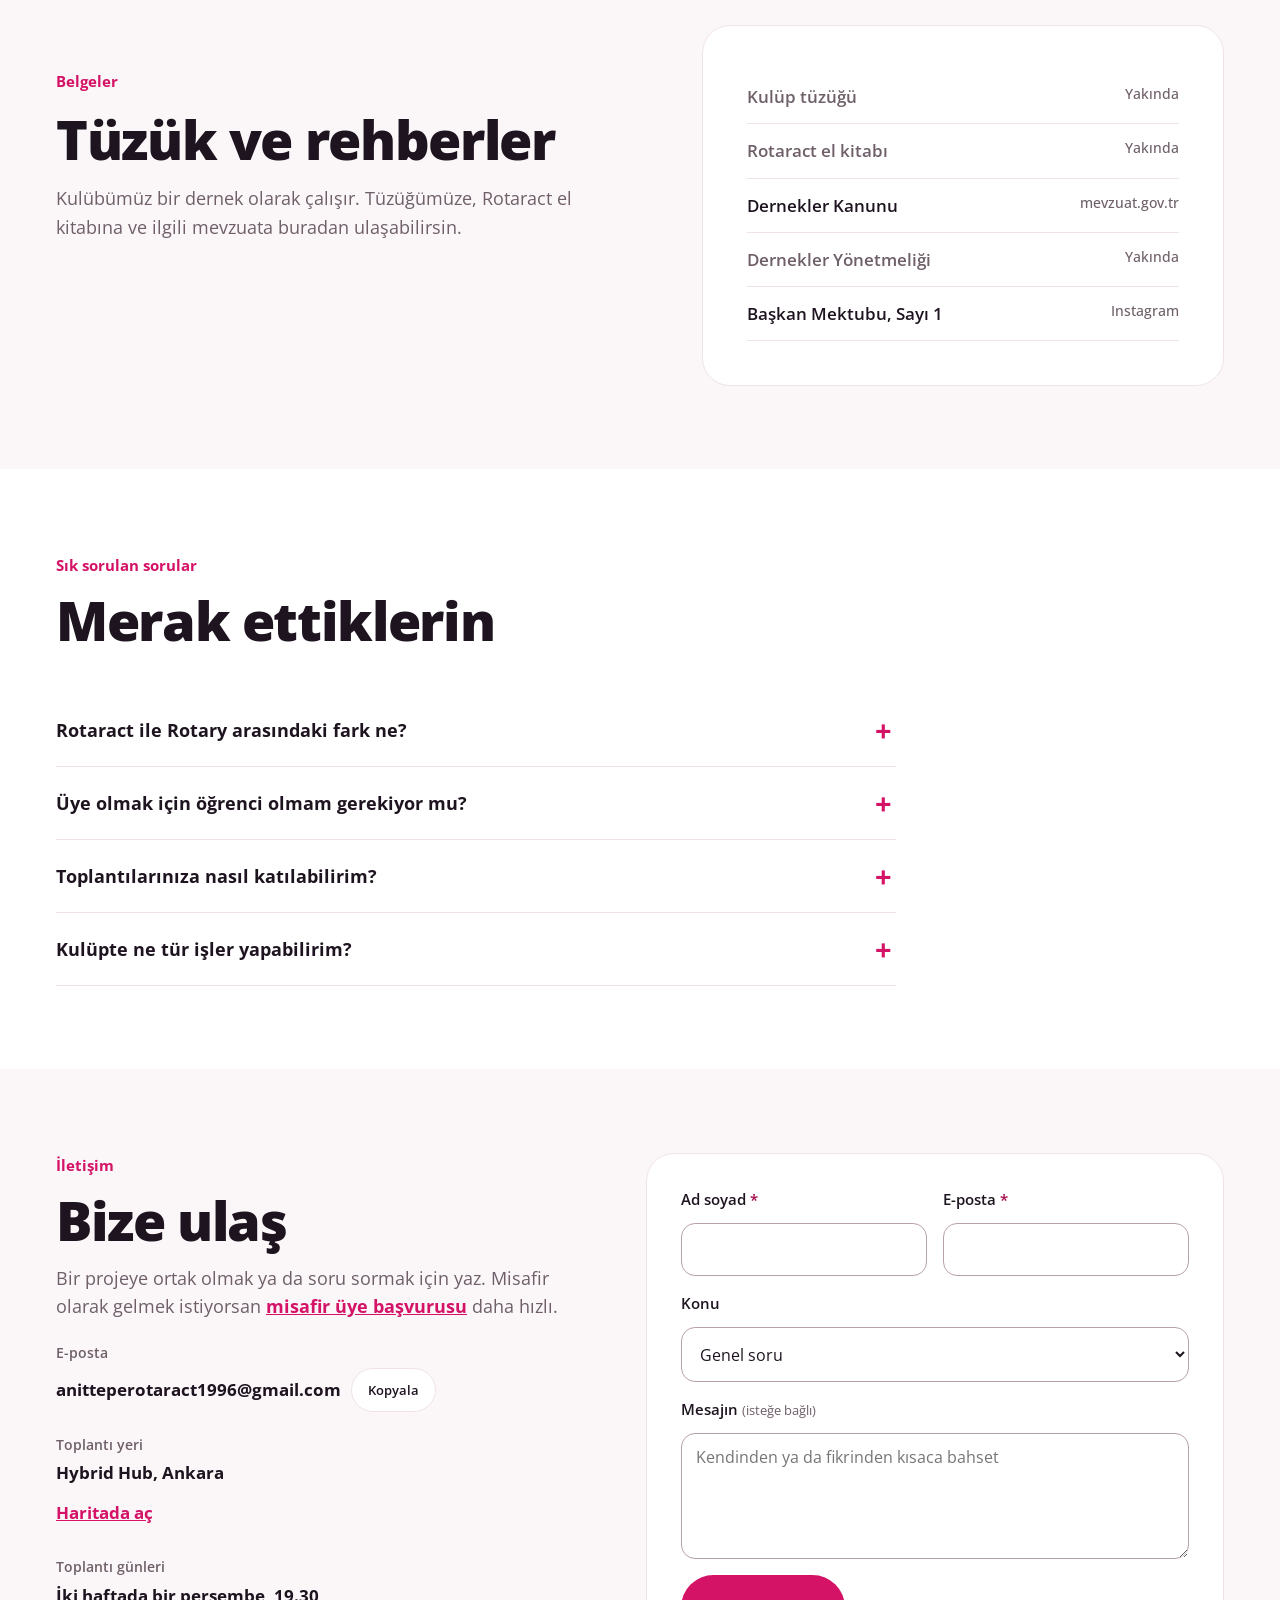
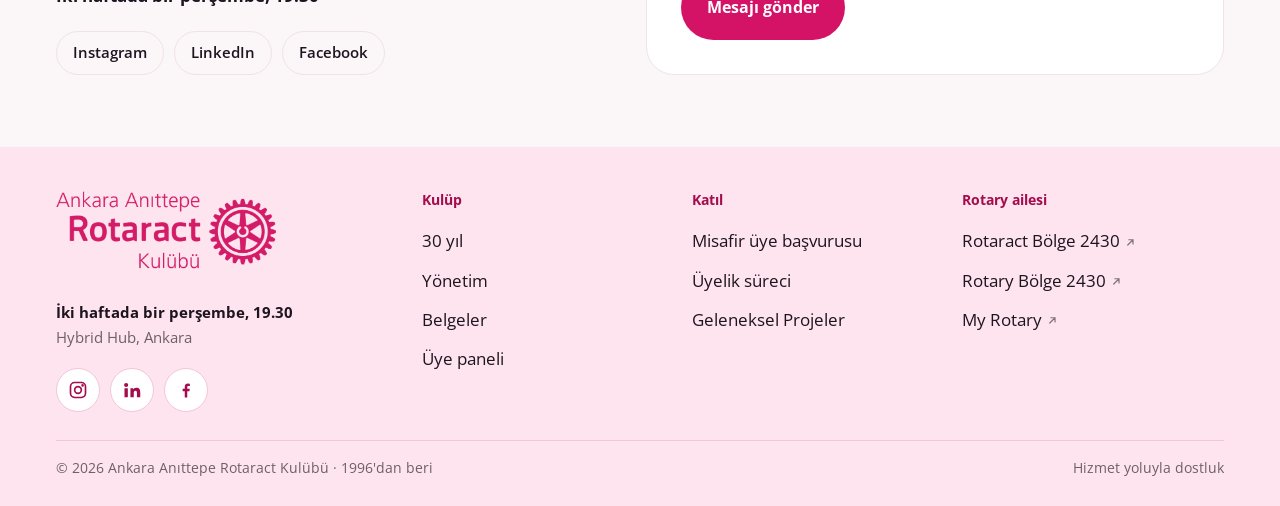
==== commit 343de9f2: "Anasayfa: bölüm aralıkları ve hero altı boşluğu sıkılaştırıldı (masaüstü) Co-Authored-By: Claude Opu" ====
--- a/index.html
+++ b/index.html
@@ -708,6 +708,13 @@
 .foot-bottom{margin-top:28px;padding-top:16px}
 .foot li a{padding-block:6px}
 @media (min-width:1201px){footer.site{padding-bottom:calc(28px + env(safe-area-inset-bottom,0px))}}
+/* Bölüm aralıkları sıkılaştırıldı: masaüstünde geçişlerde 256px yerine ~170px */
+@media (min-width:641px){
+  .band{padding-block:clamp(56px,6.5vw,88px)}
+  #hikaye + .band{padding-block:clamp(40px,4.5vw,64px)!important}
+  .hero-inner{padding-bottom:clamp(40px,5vw,72px)}
+  .tl.static .tl-sticky{padding-block:clamp(56px,6.5vw,88px)}
+}
 </style>
 
 <div class="progress" id="progress" aria-hidden="true"></div>
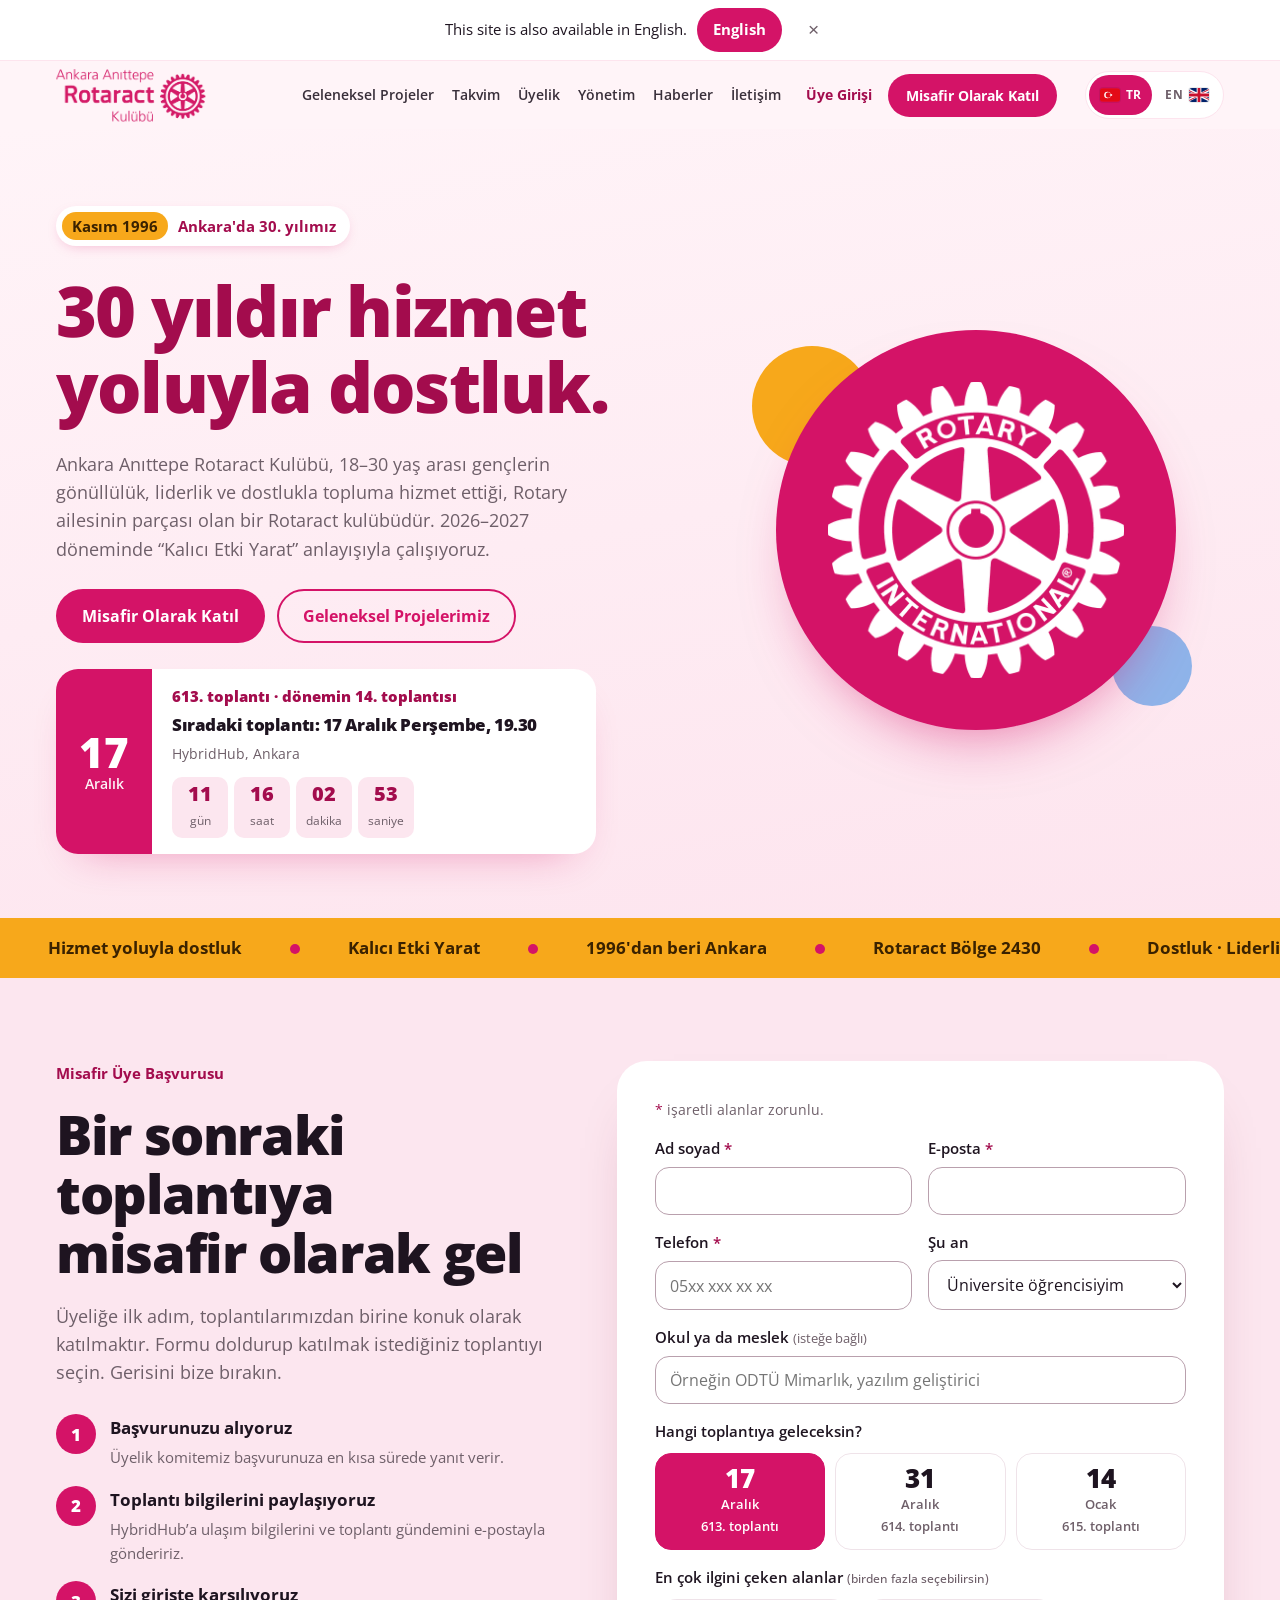
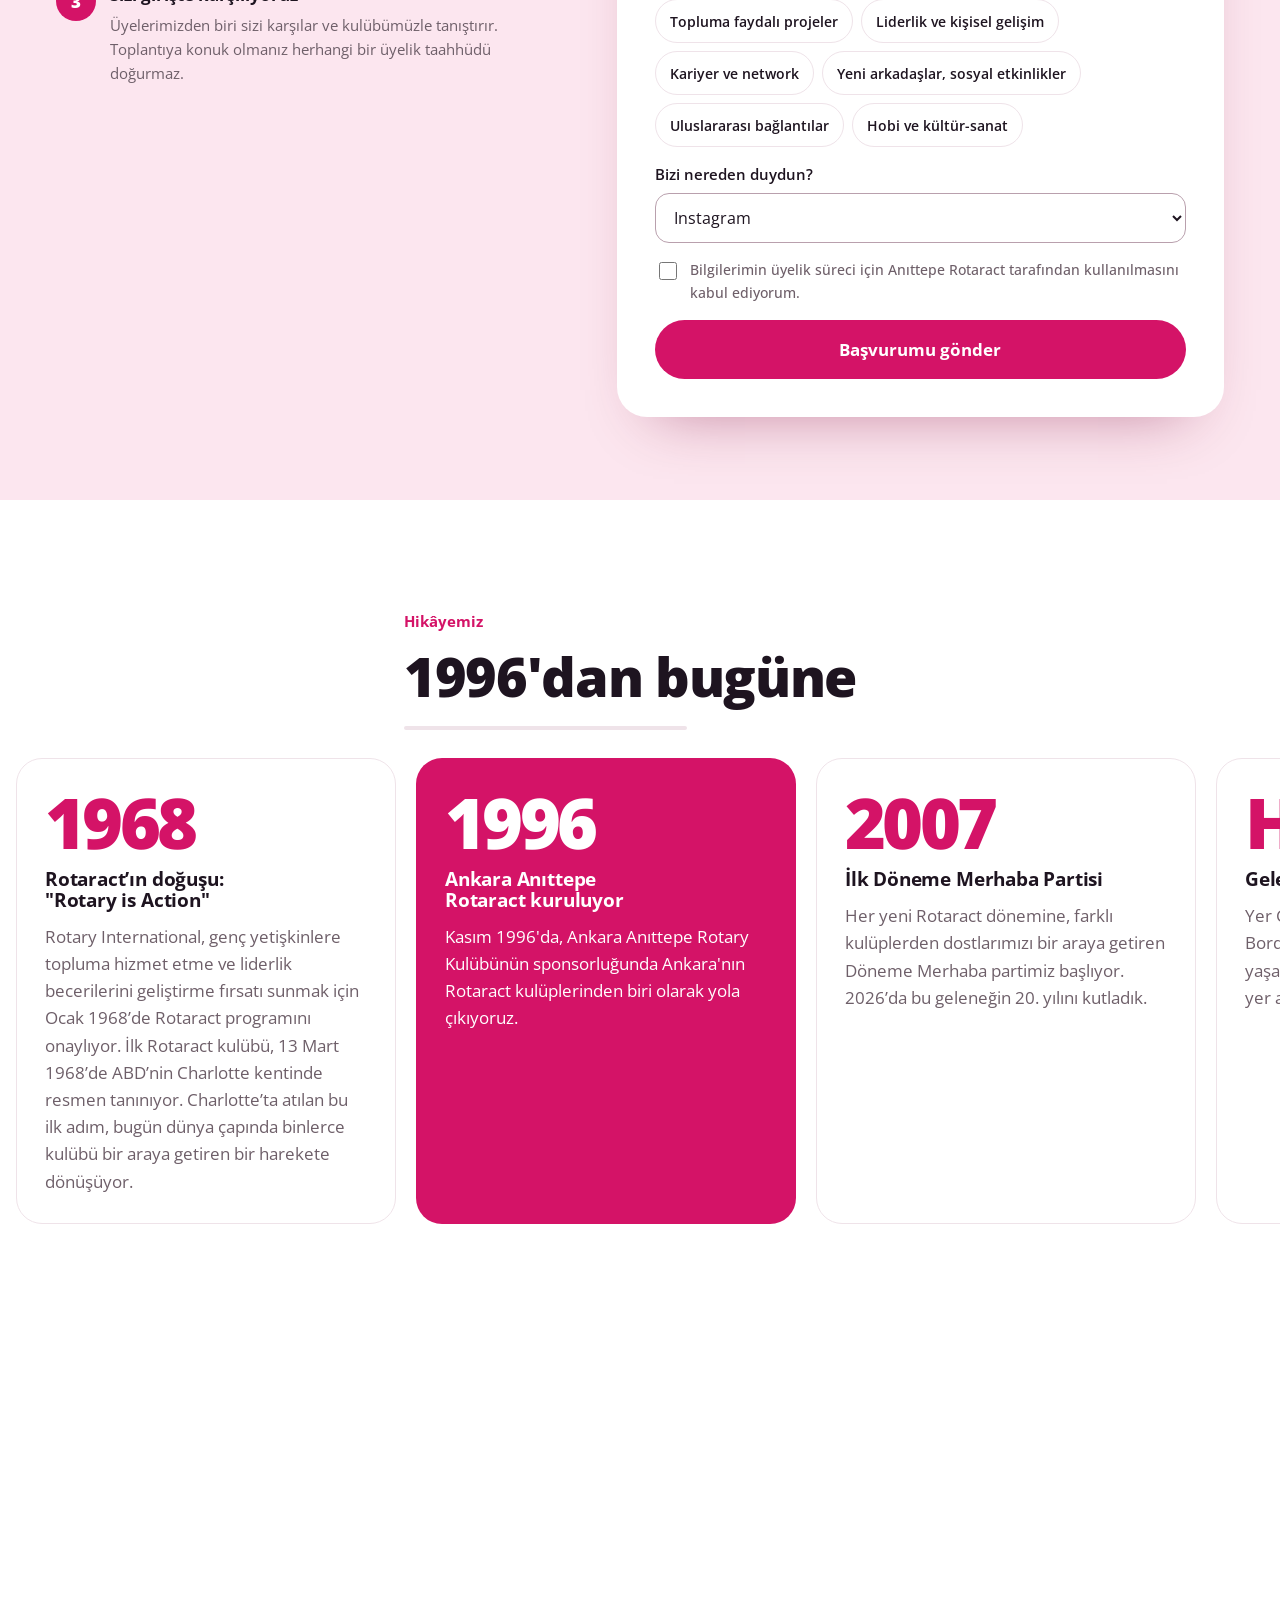
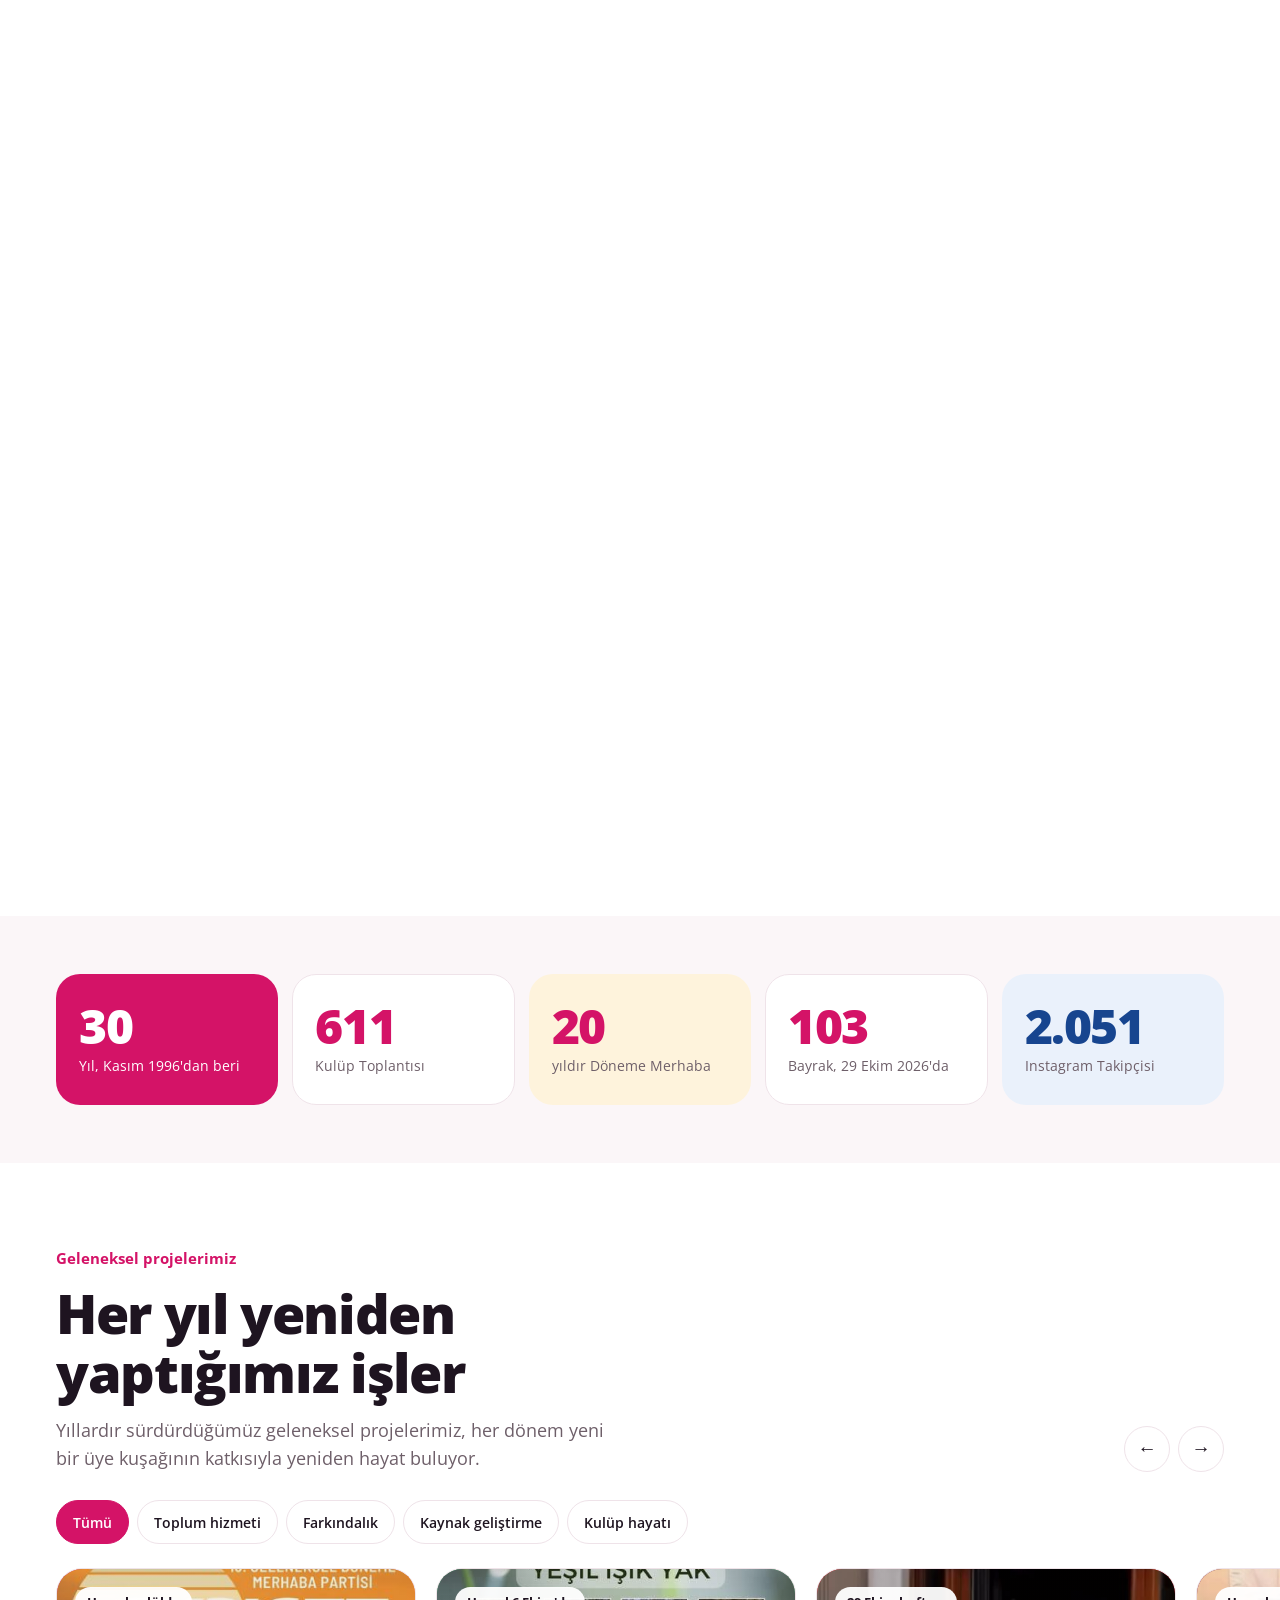
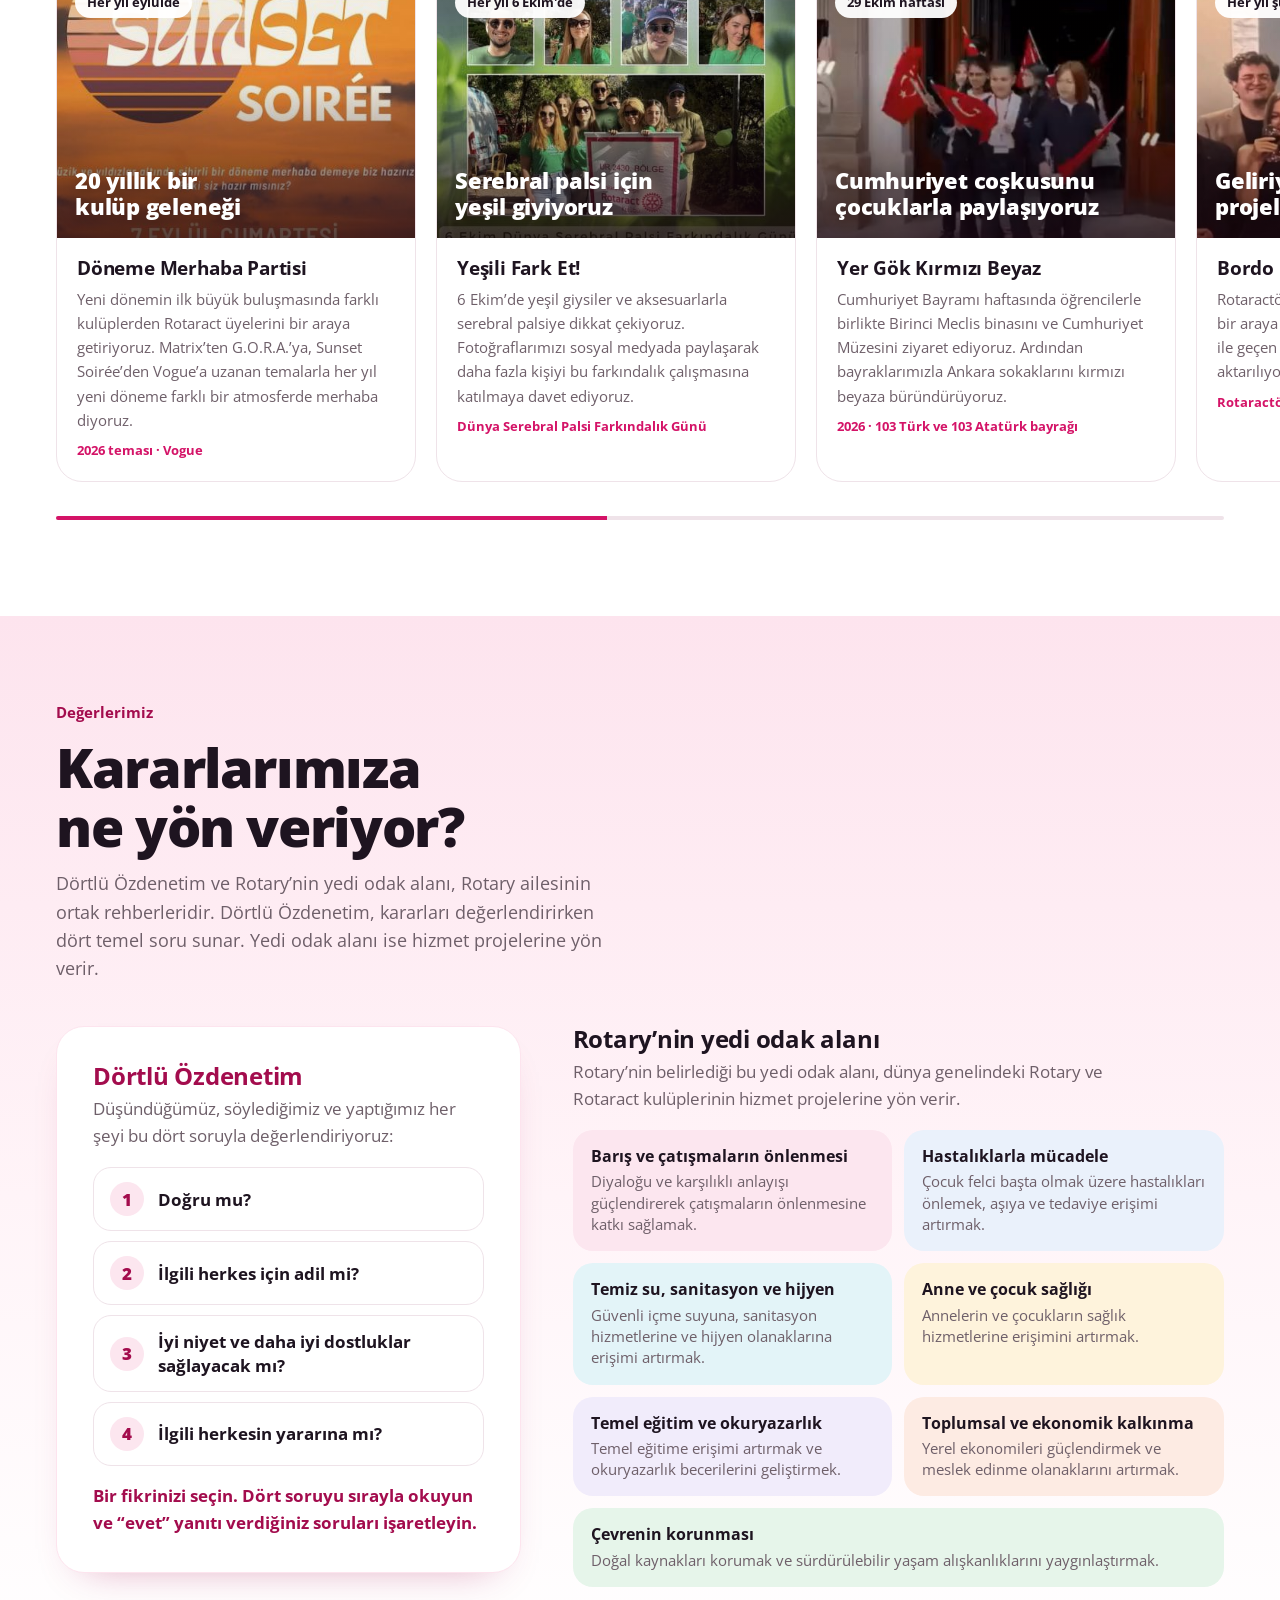
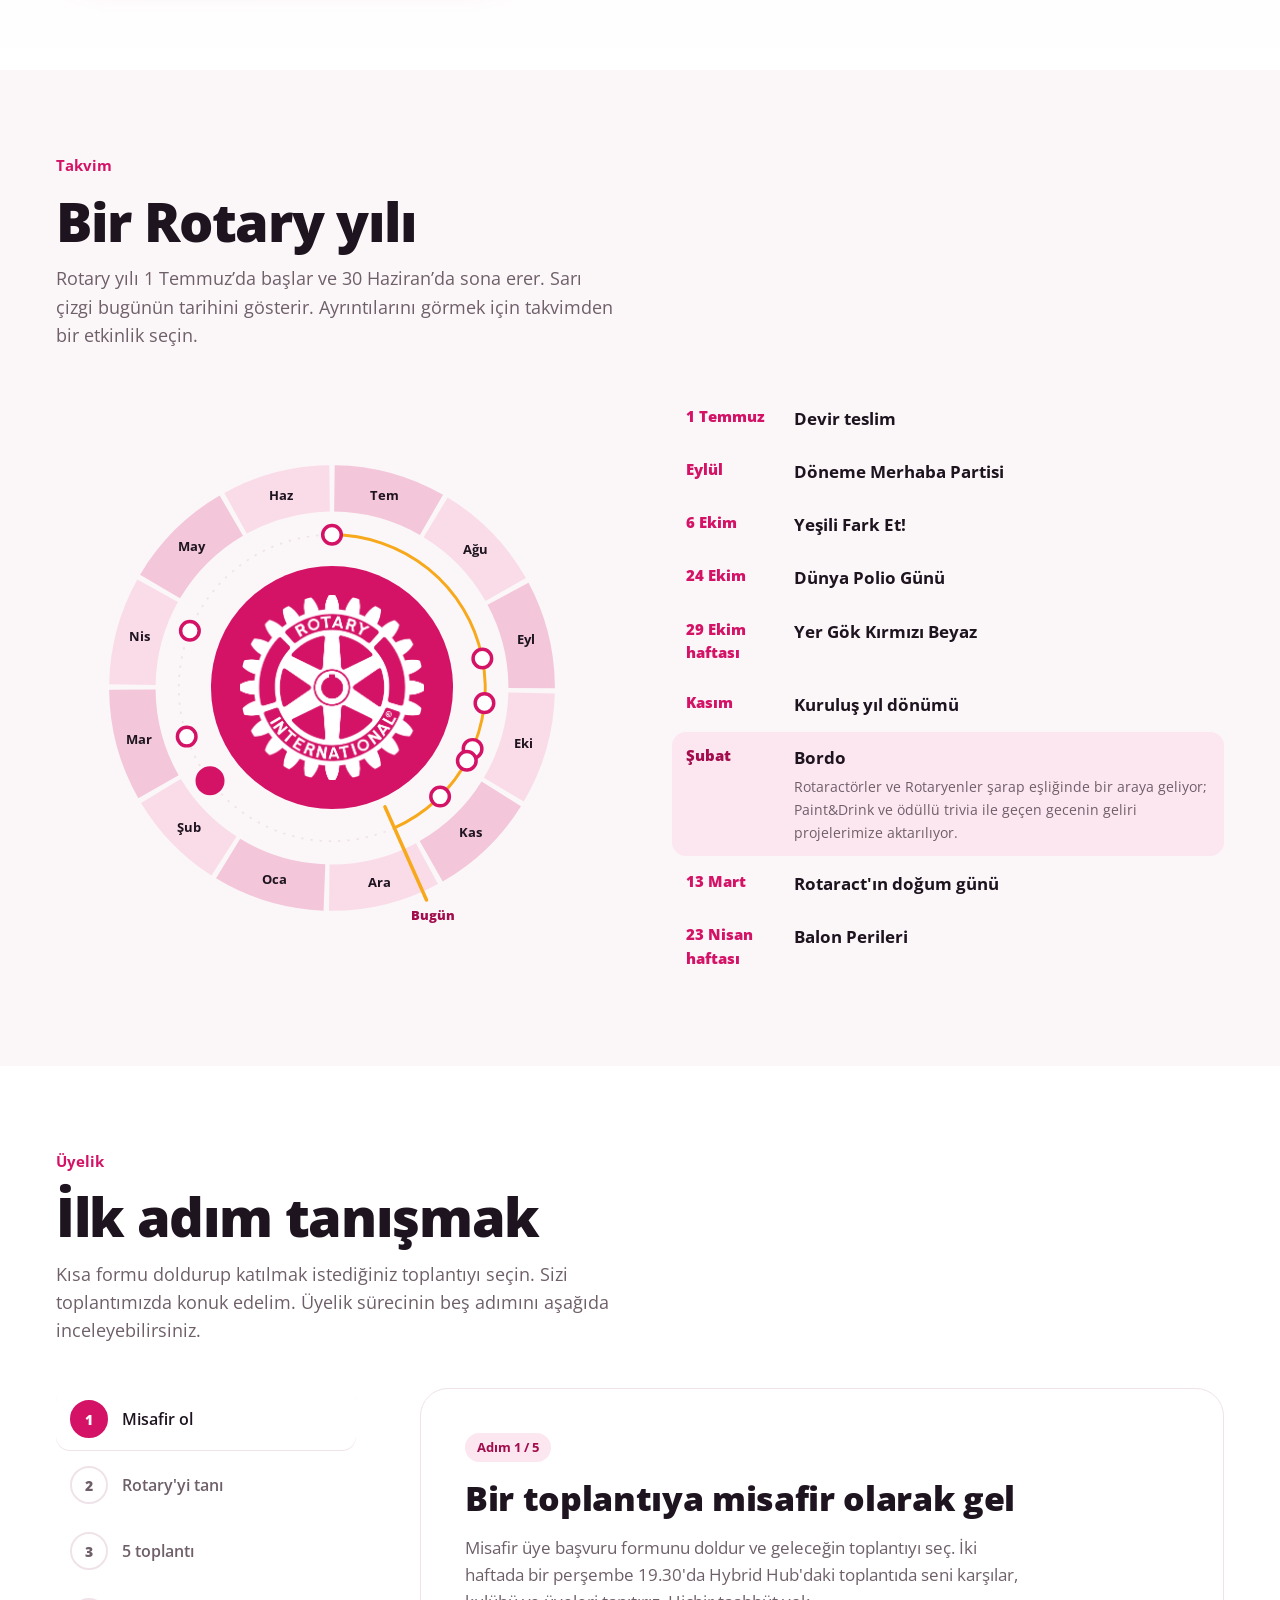
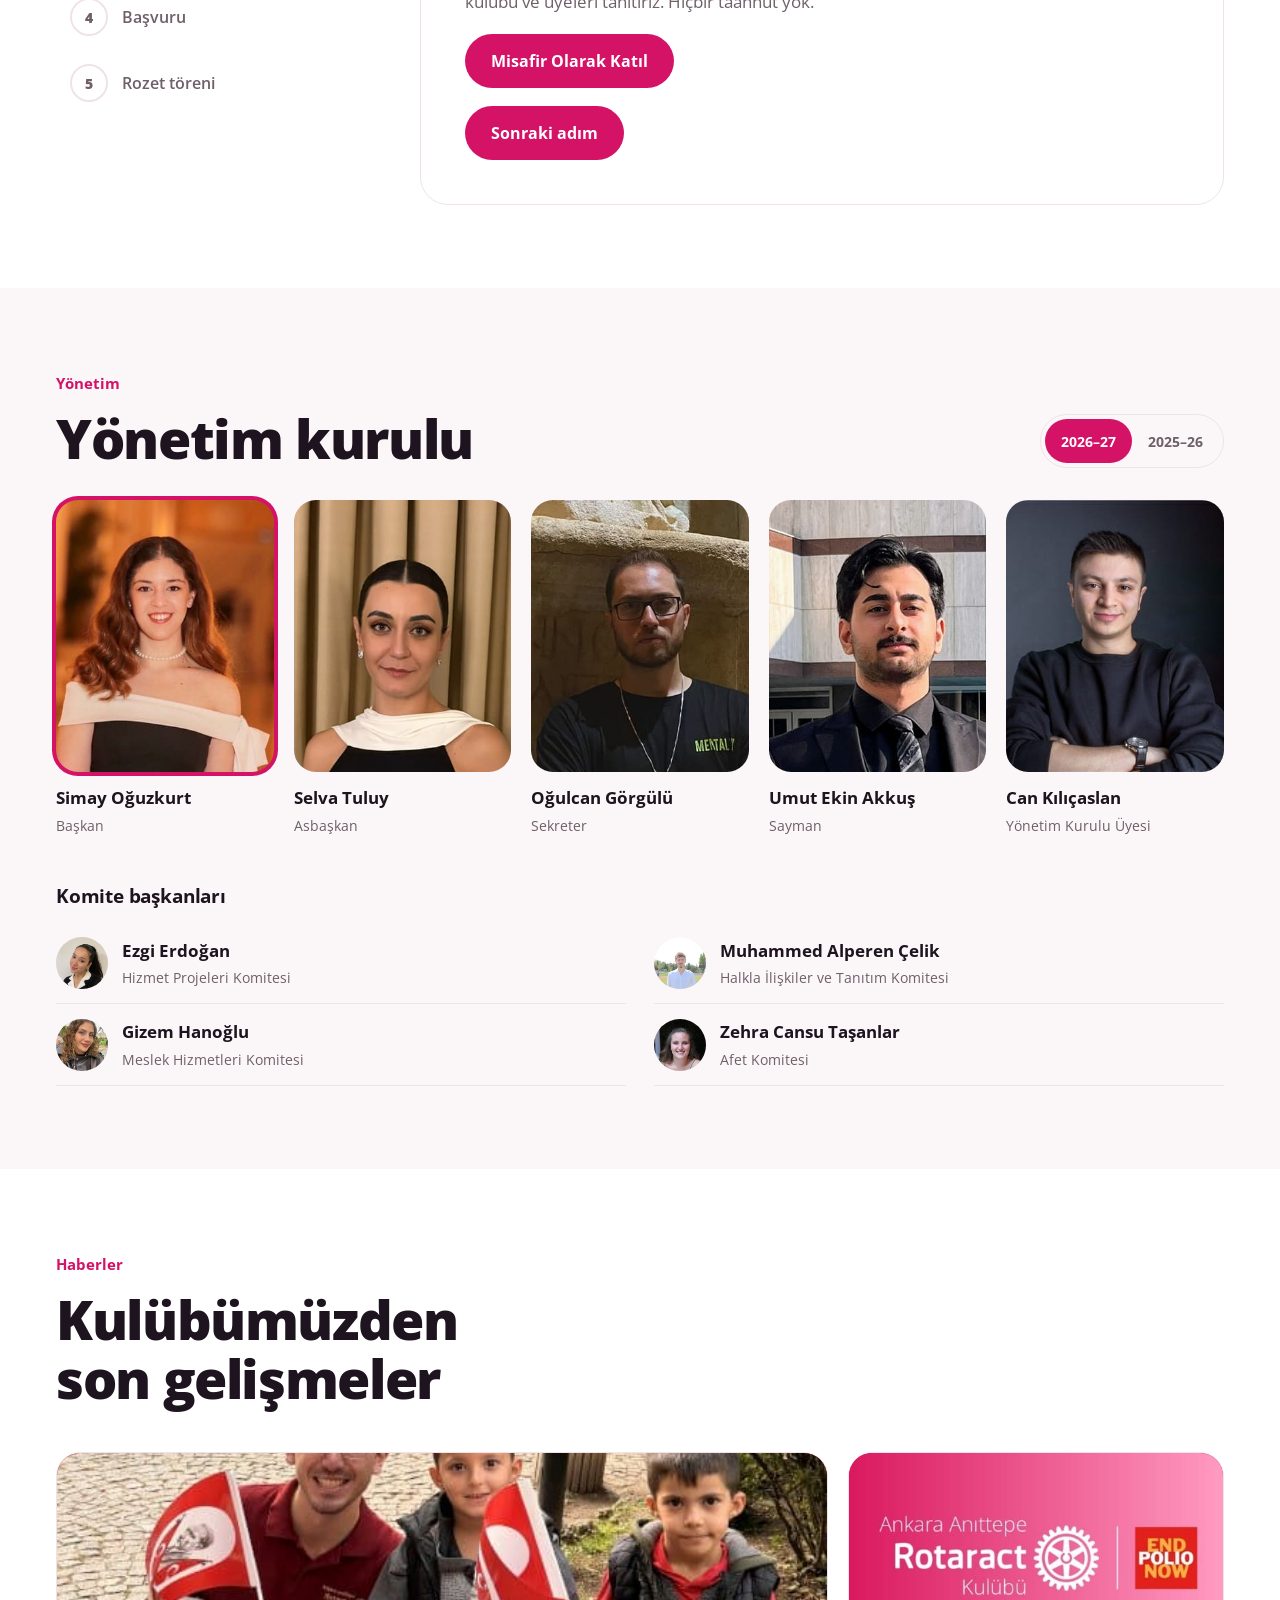
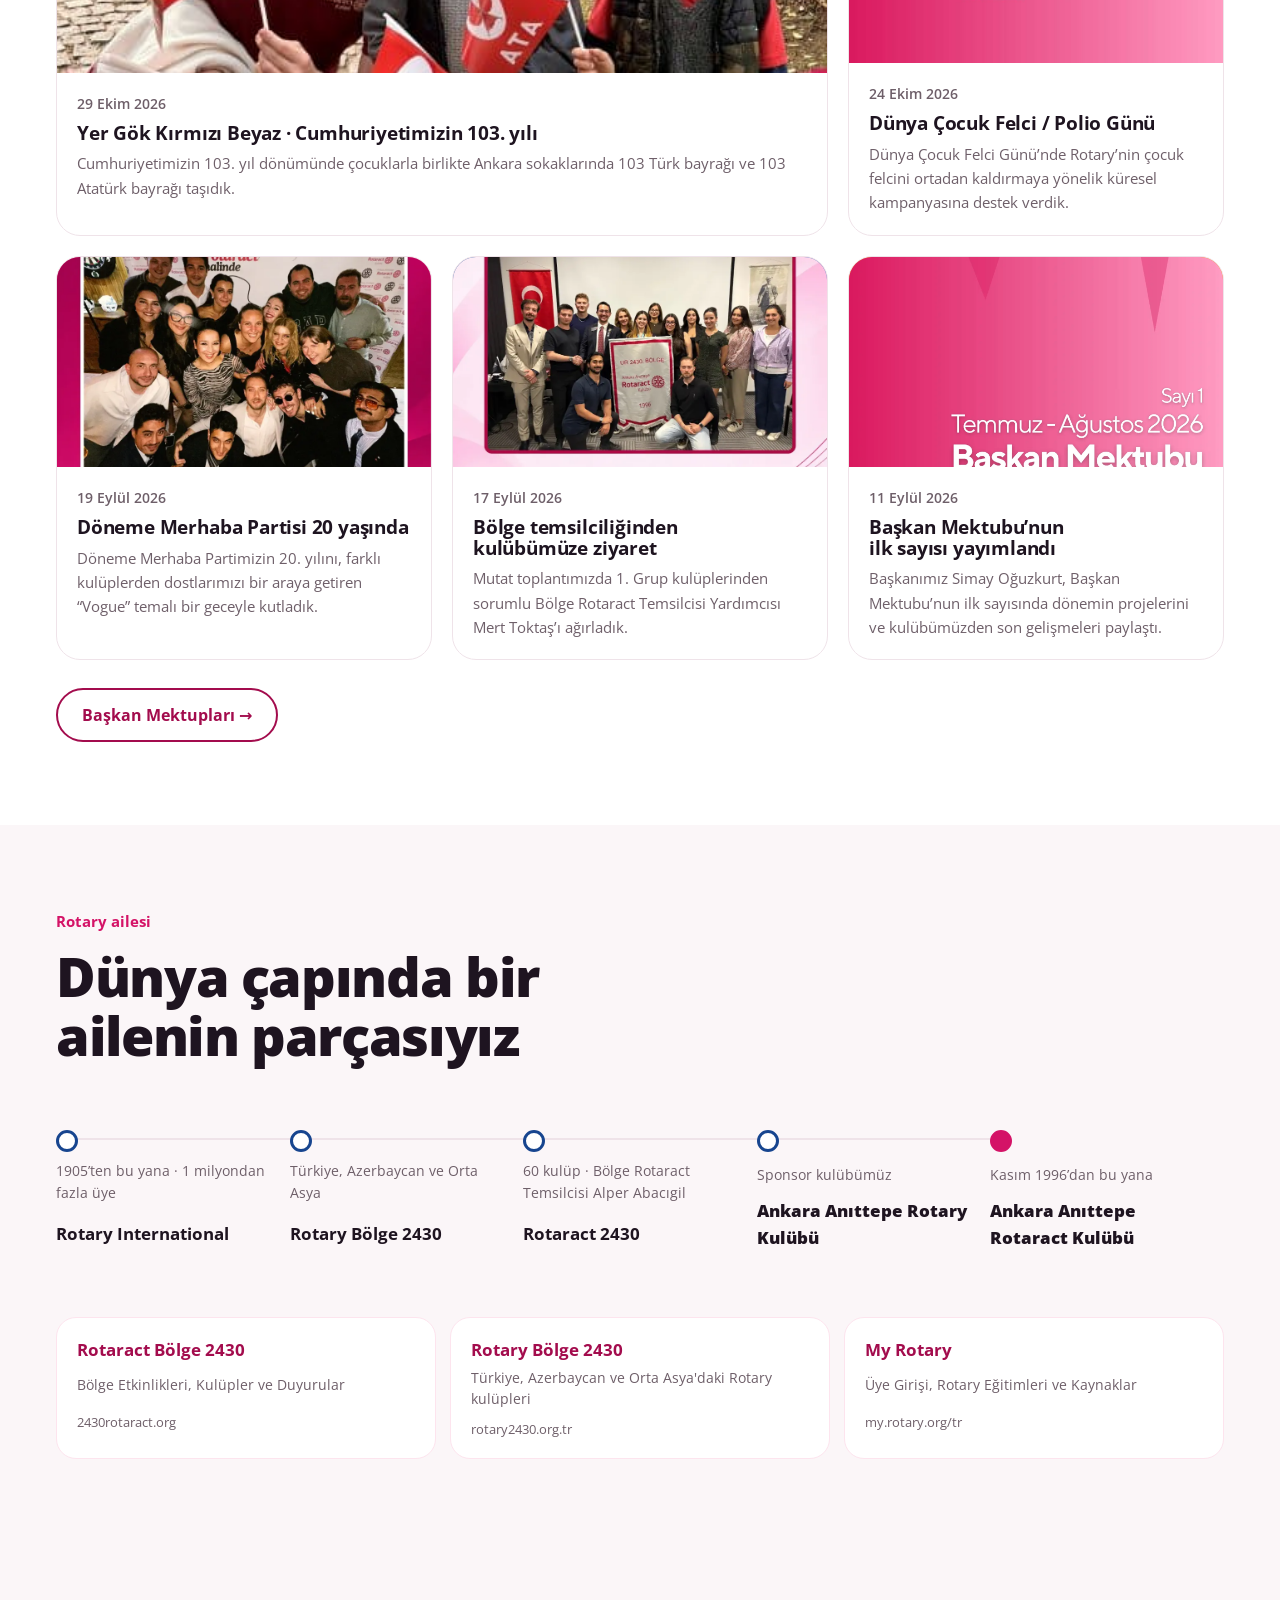
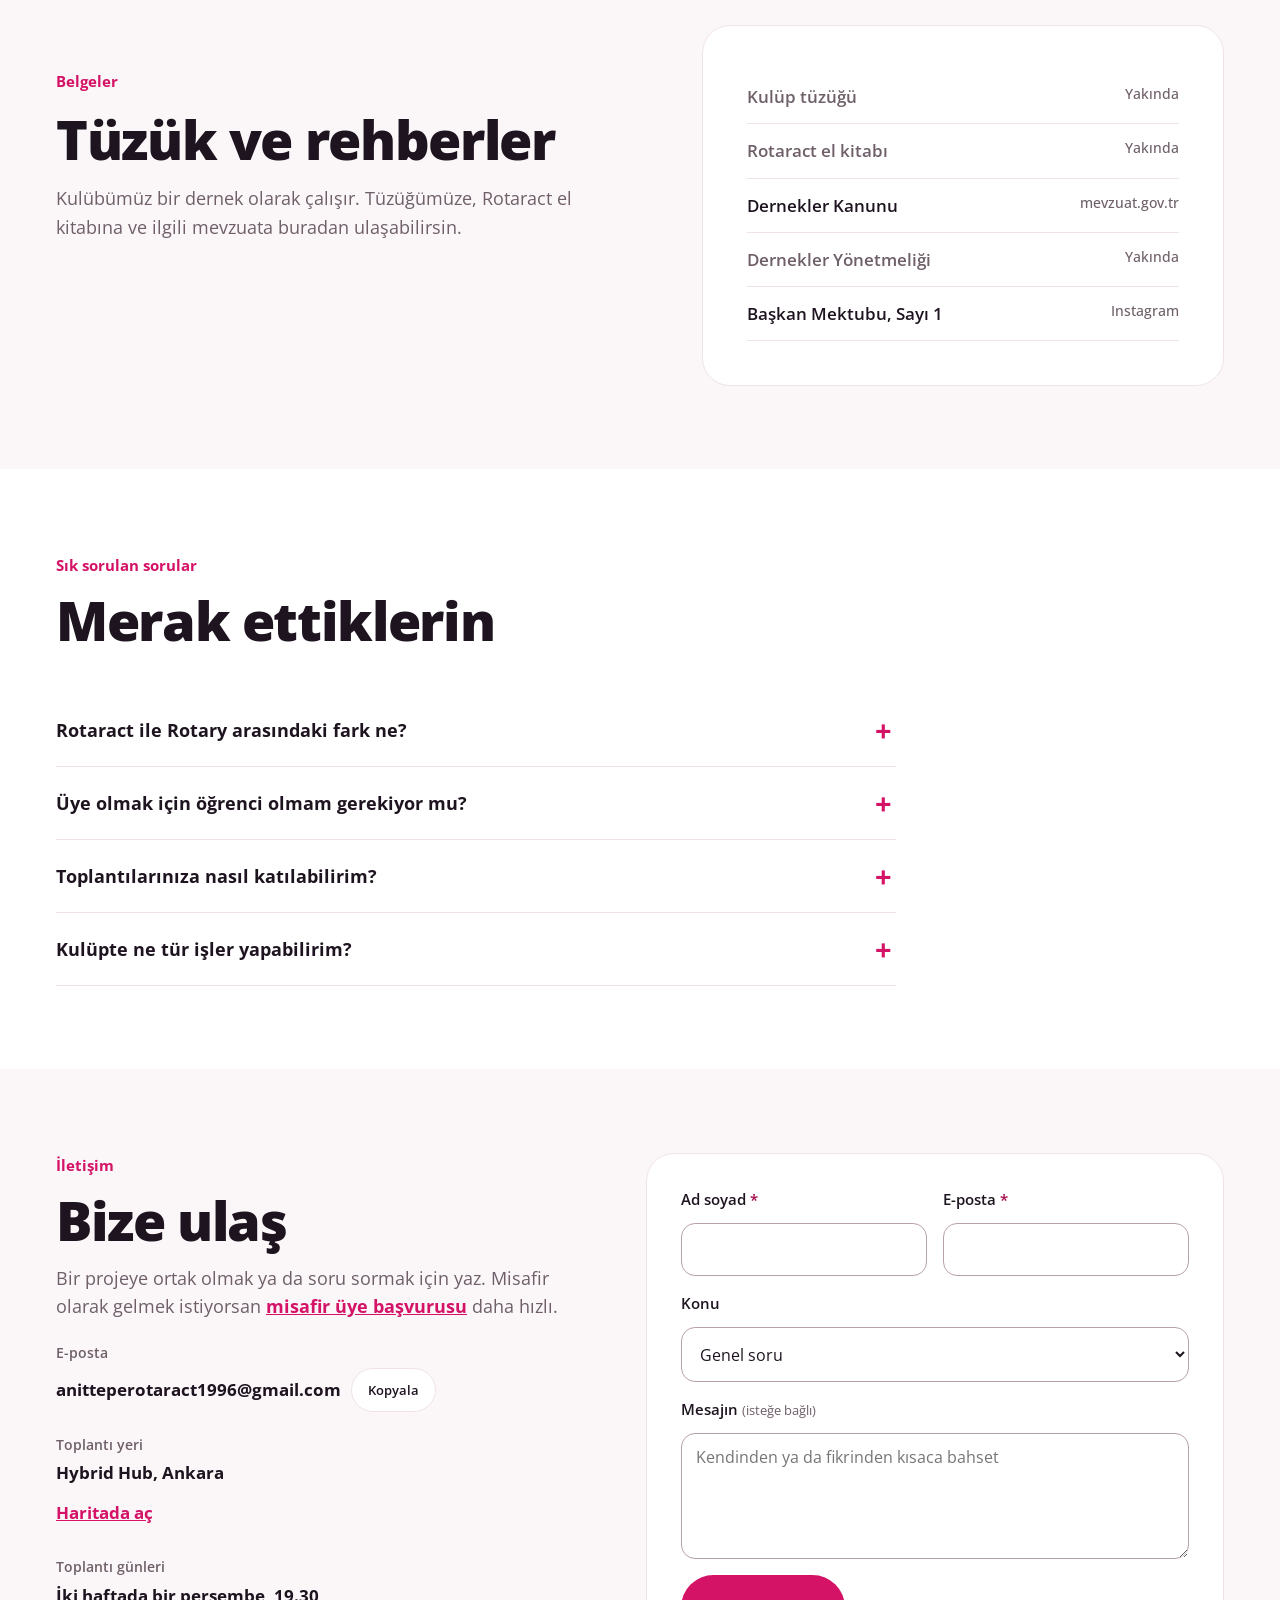
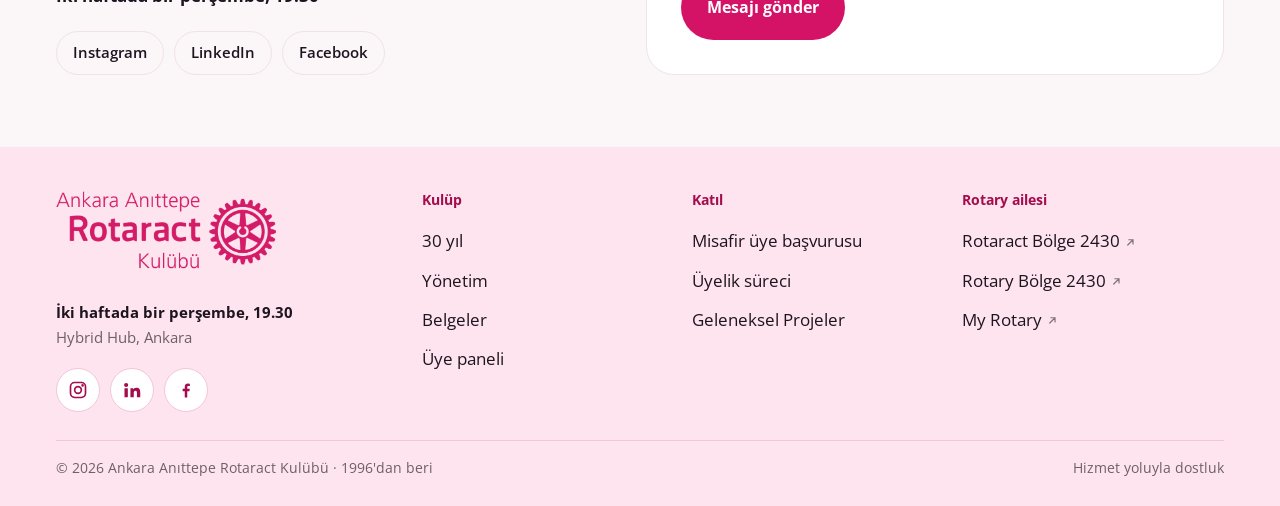
==== commit 40dcdbb6: "Anasayfa: '2430. Bölge' yazımları 'Bölge 2430' yapıldı Co-Authored-By: Claude Opus 5.5 <noreply@anth" ====
--- a/index.html
+++ b/index.html
@@ -781,8 +781,8 @@
 
   <div class="marquee" aria-hidden="true">
     <div class="marquee-track">
-      <span>Hizmet yoluyla dostluk</span><span>Kalıcı Etki Yarat</span><span>1996'dan beri Ankara</span><span>Rotaract 2430. Bölge</span><span>Dostluk · Liderlik · Hizmet</span><span>611 toplantı</span>
-      <span>Hizmet yoluyla dostluk</span><span>Kalıcı Etki Yarat</span><span>1996'dan beri Ankara</span><span>Rotaract 2430. Bölge</span><span>Dostluk · Liderlik · Hizmet</span><span>611 toplantı</span>
+      <span>Hizmet yoluyla dostluk</span><span>Kalıcı Etki Yarat</span><span>1996'dan beri Ankara</span><span>Rotaract Bölge 2430</span><span>Dostluk · Liderlik · Hizmet</span><span>611 toplantı</span>
+      <span>Hizmet yoluyla dostluk</span><span>Kalıcı Etki Yarat</span><span>1996'dan beri Ankara</span><span>Rotaract Bölge 2430</span><span>Dostluk · Liderlik · Hizmet</span><span>611 toplantı</span>
     </div>
   </div>
 
@@ -1040,7 +1040,7 @@
       </div>
       <div class="family rv">
         <div class="fam"><small>1905’ten bu yana · 1 milyondan fazla üye</small><a href="https://www.rotary.org/tr" target="_blank" rel="noopener">Rotary International</a></div>
-        <div class="fam"><small>Türkiye, Azerbaycan ve Orta Asya</small><a href="https://rotary2430.org.tr" target="_blank" rel="noopener">Rotary 2430. Bölge</a></div>
+        <div class="fam"><small>Türkiye, Azerbaycan ve Orta Asya</small><a href="https://rotary2430.org.tr" target="_blank" rel="noopener">Rotary Bölge 2430</a></div>
         <div class="fam"><small>60 kulüp · Bölge Rotaract Temsilcisi Alper Abacıgil</small><a href="http://2430rotaract.org/" target="_blank" rel="noopener">Rotaract 2430</a></div>
         <div class="fam"><small>Sponsor kulübümüz</small><span class="fam-n">Ankara Anıttepe Rotary Kulübü</span></div>
         <div class="fam"><small>Kasım 1996’dan bu yana</small><span class="fam-n">Ankara Anıttepe Rotaract Kulübü</span></div>
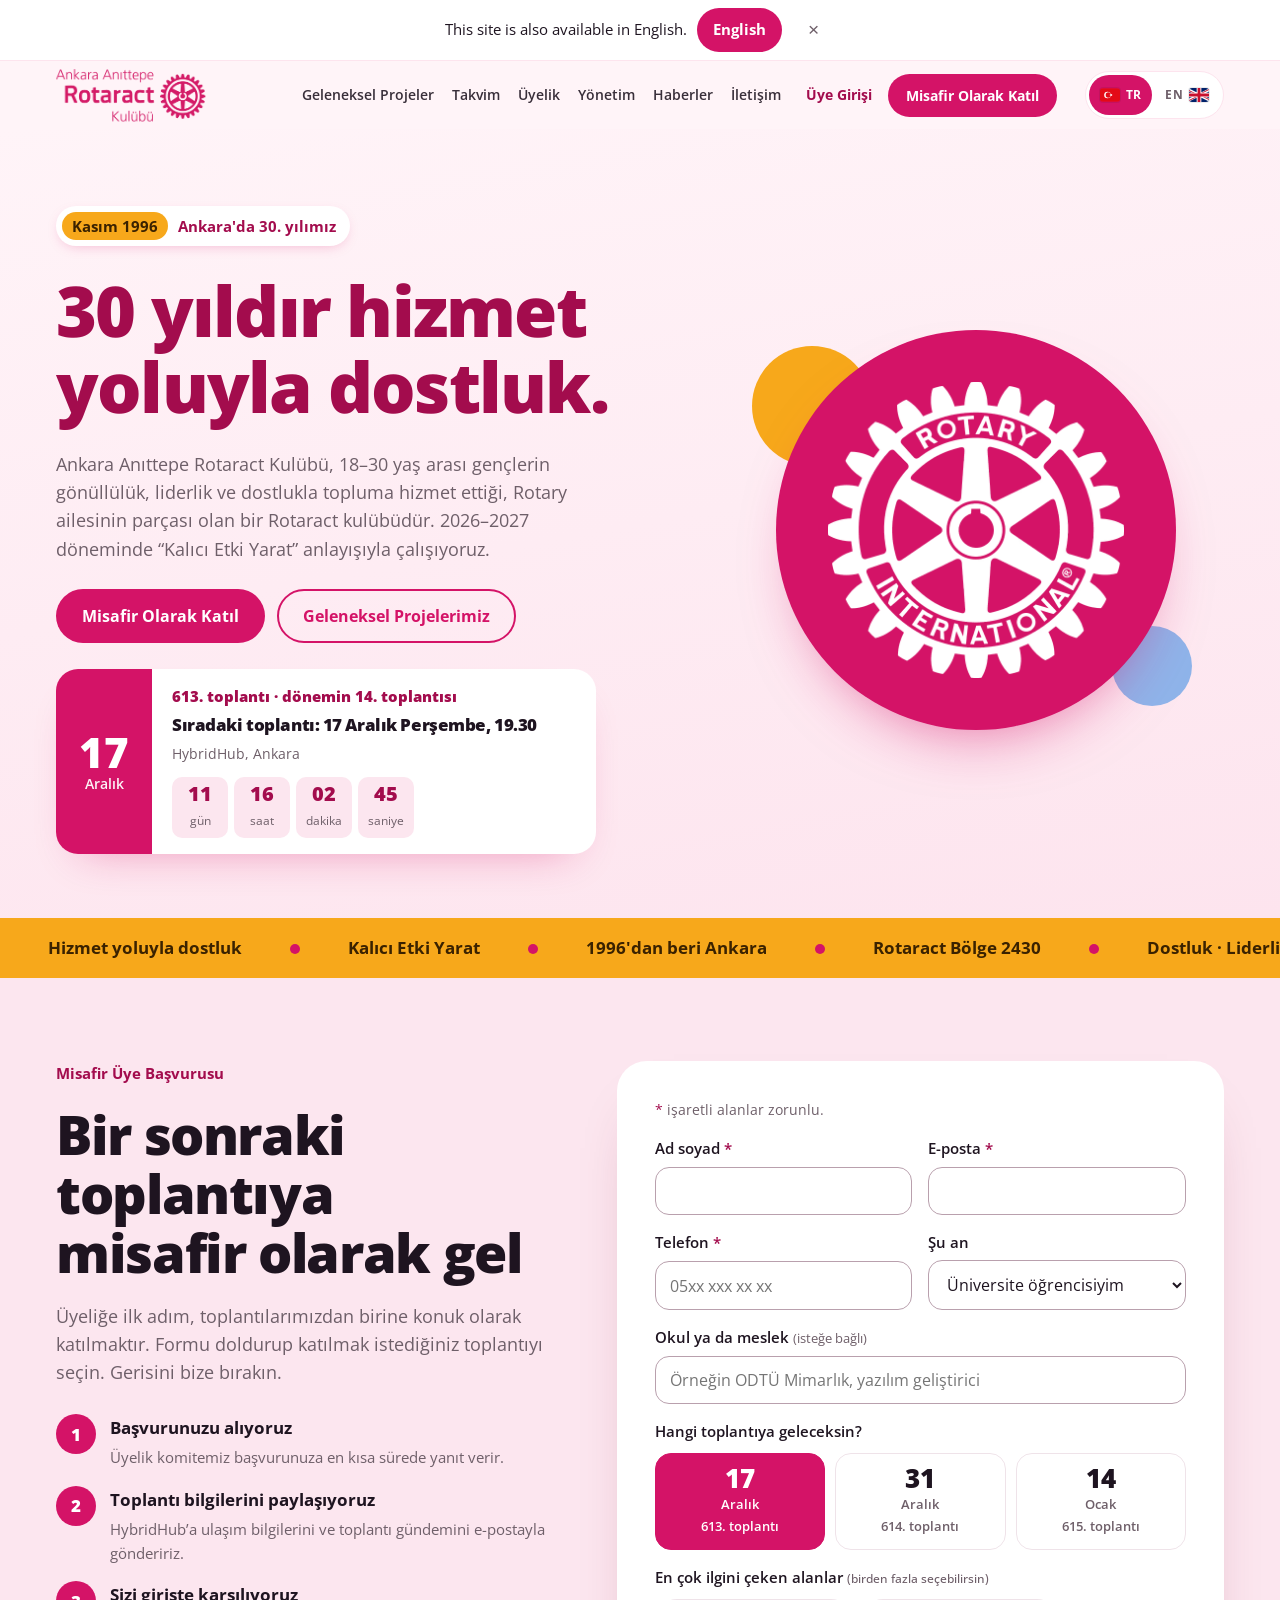
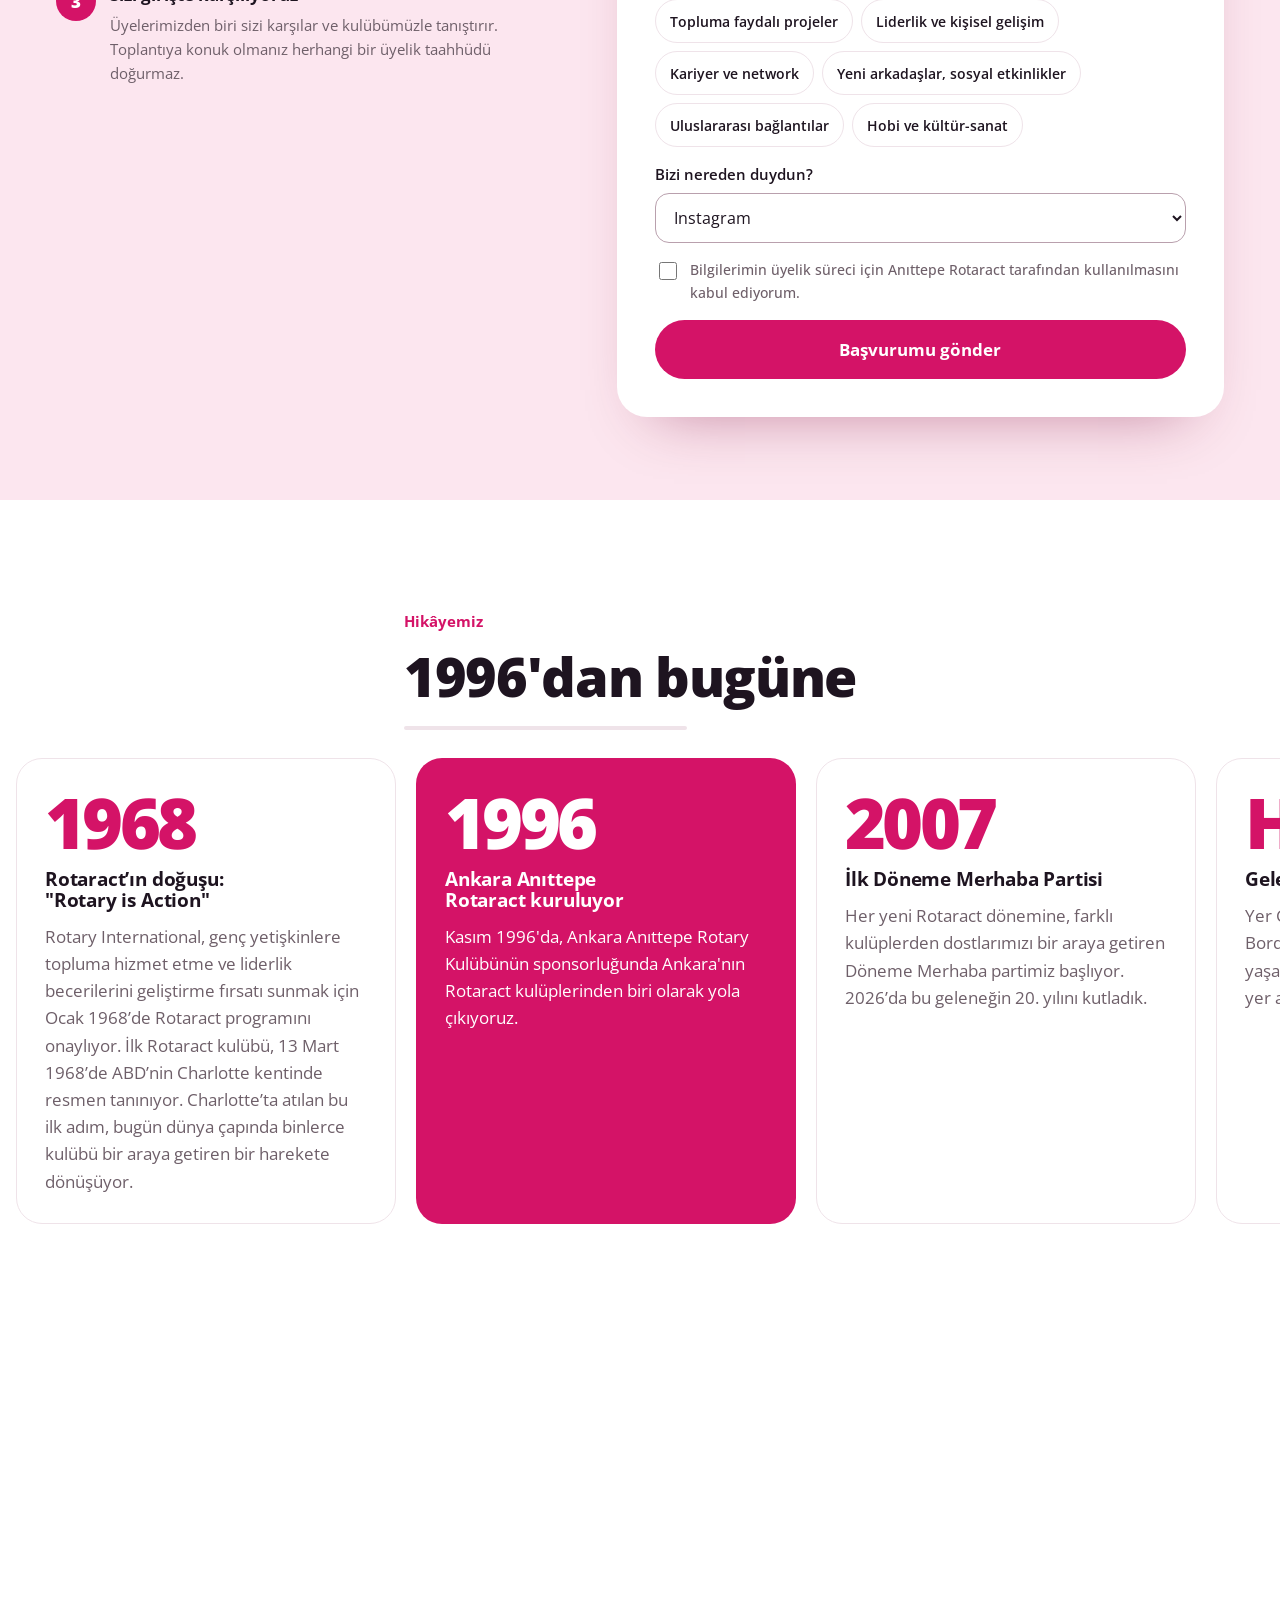
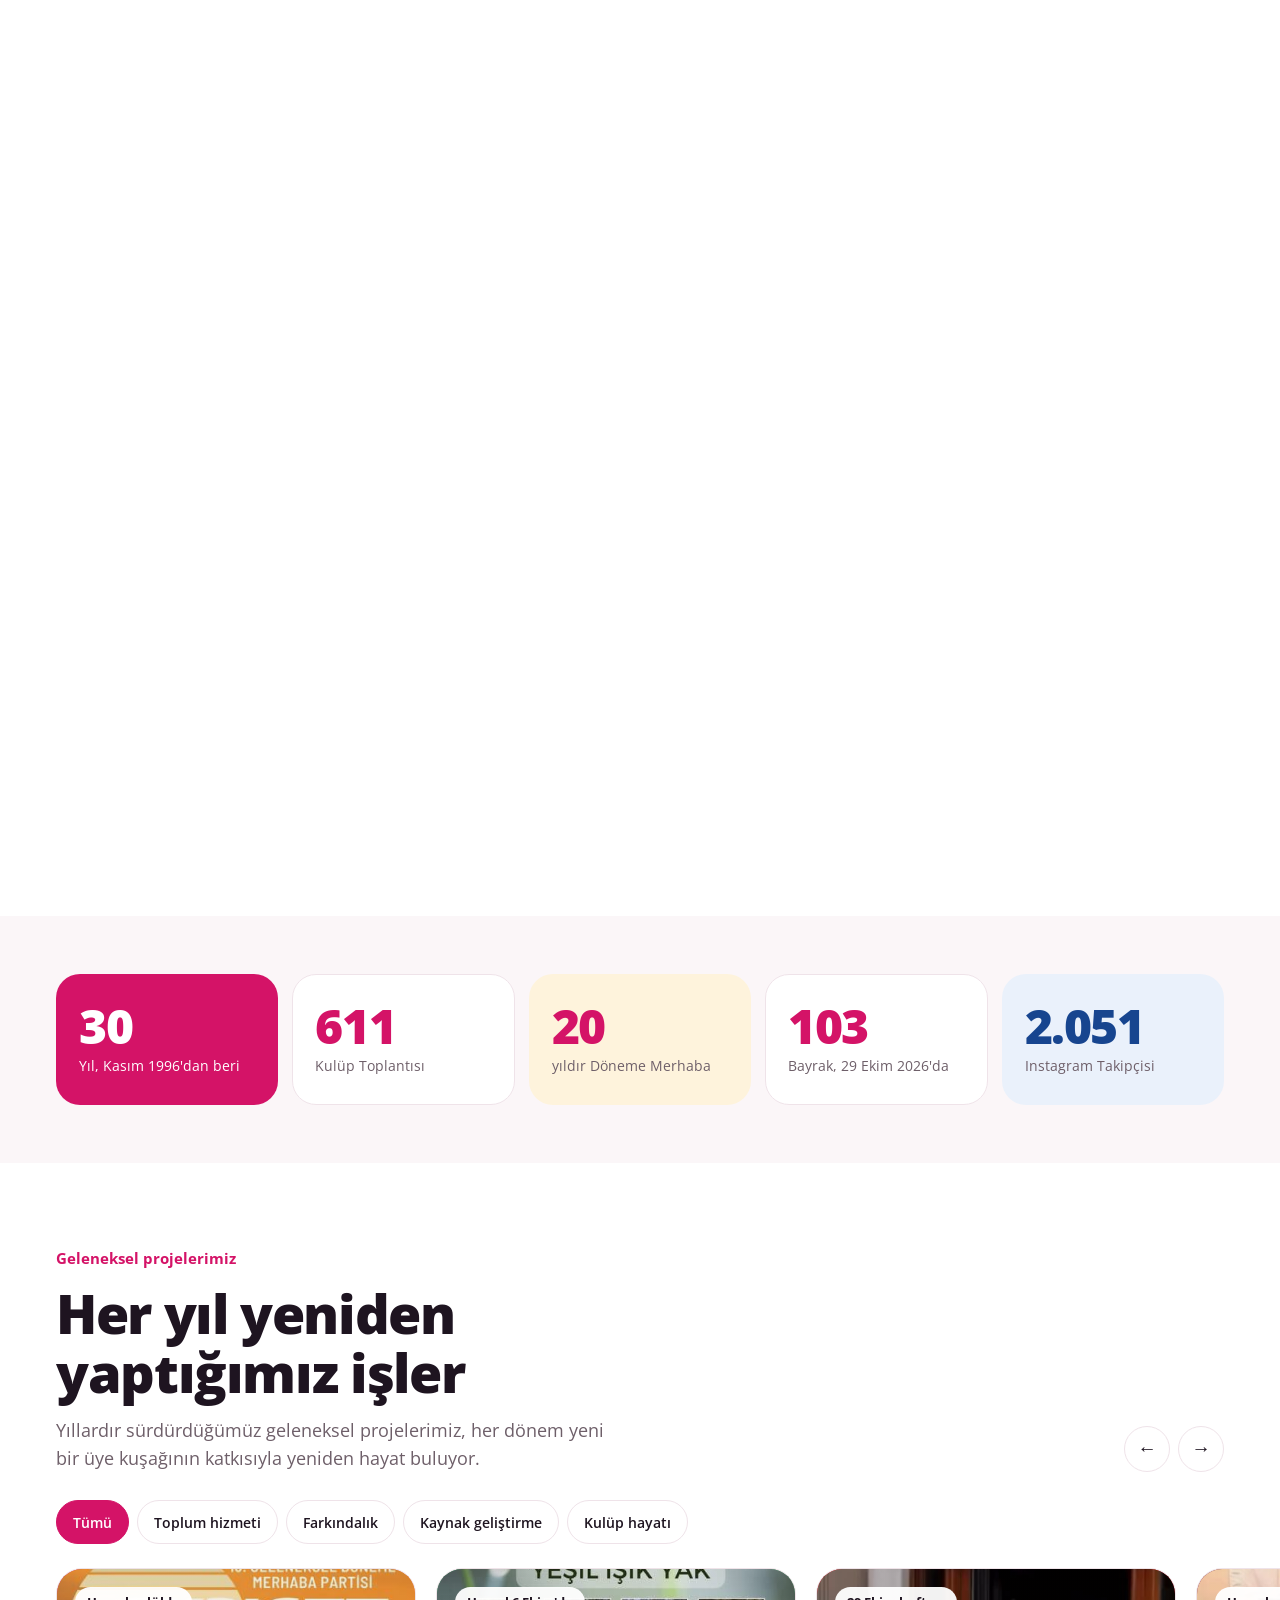
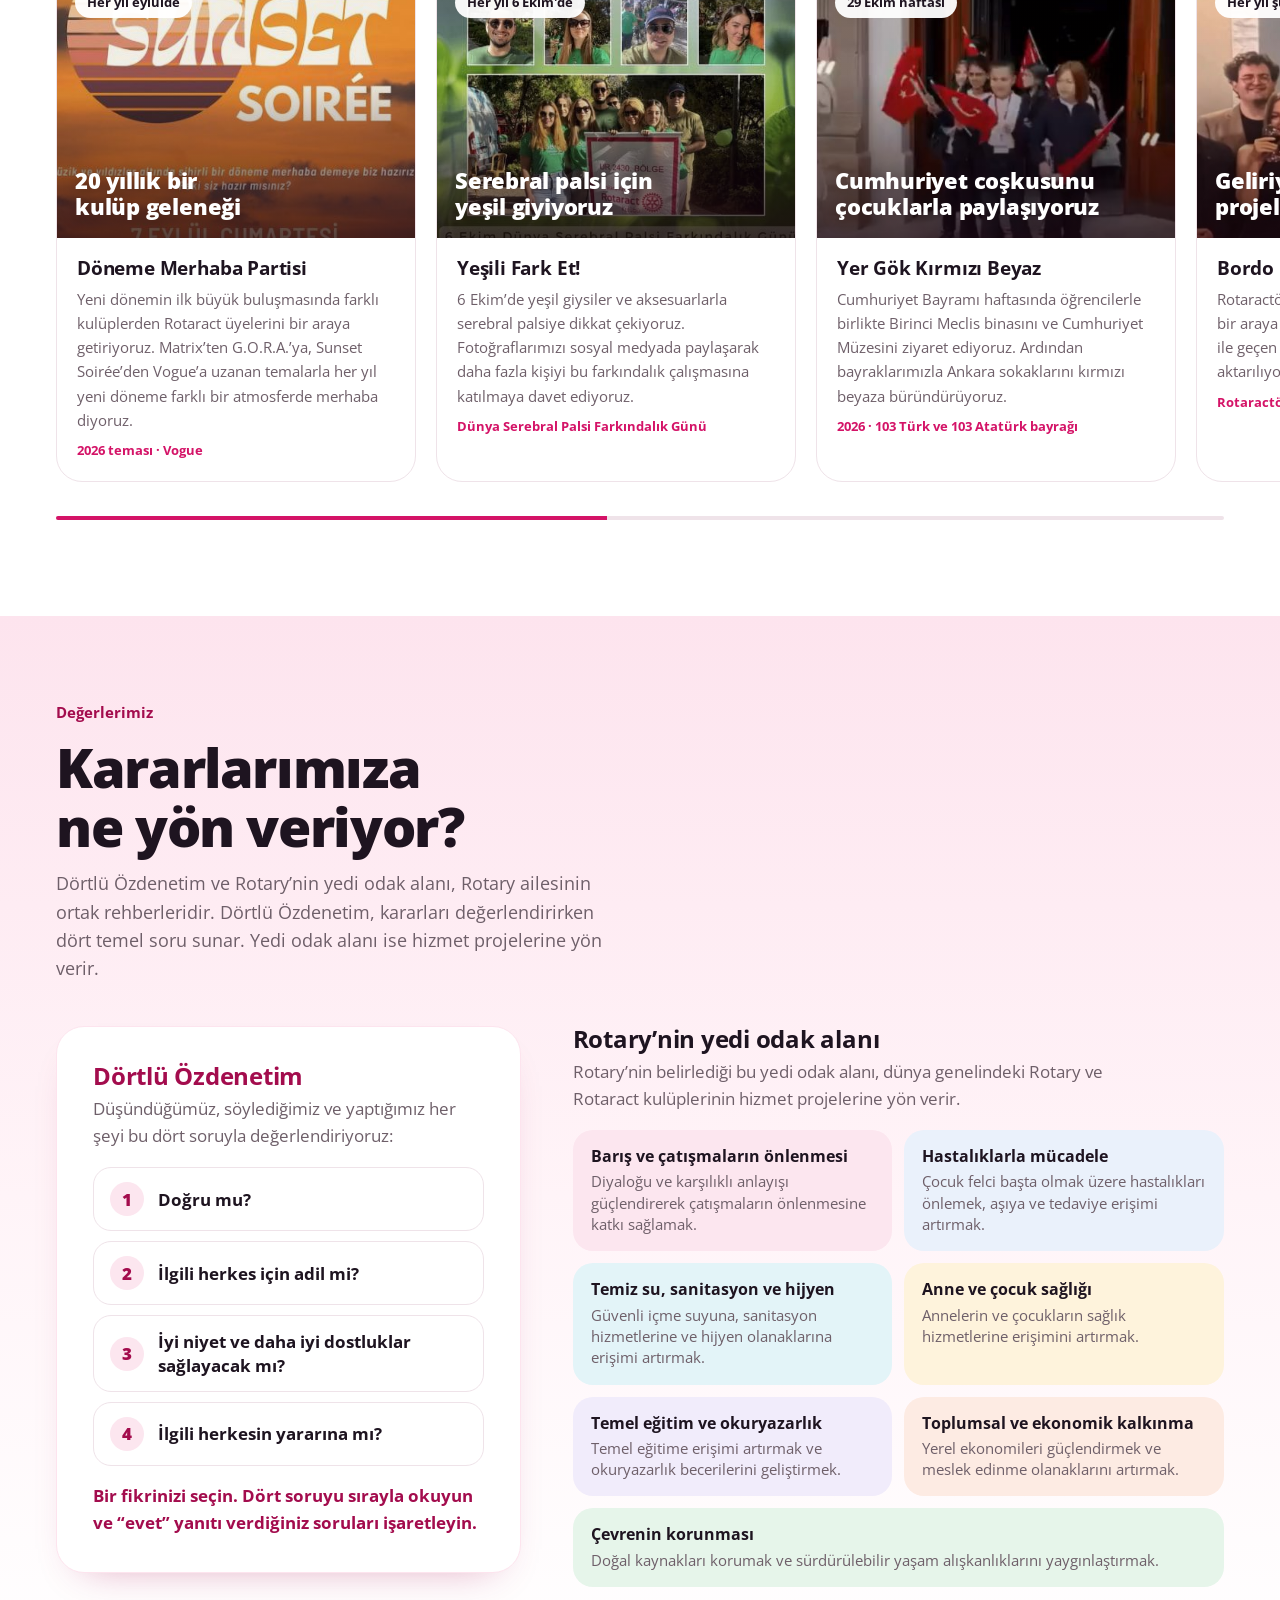
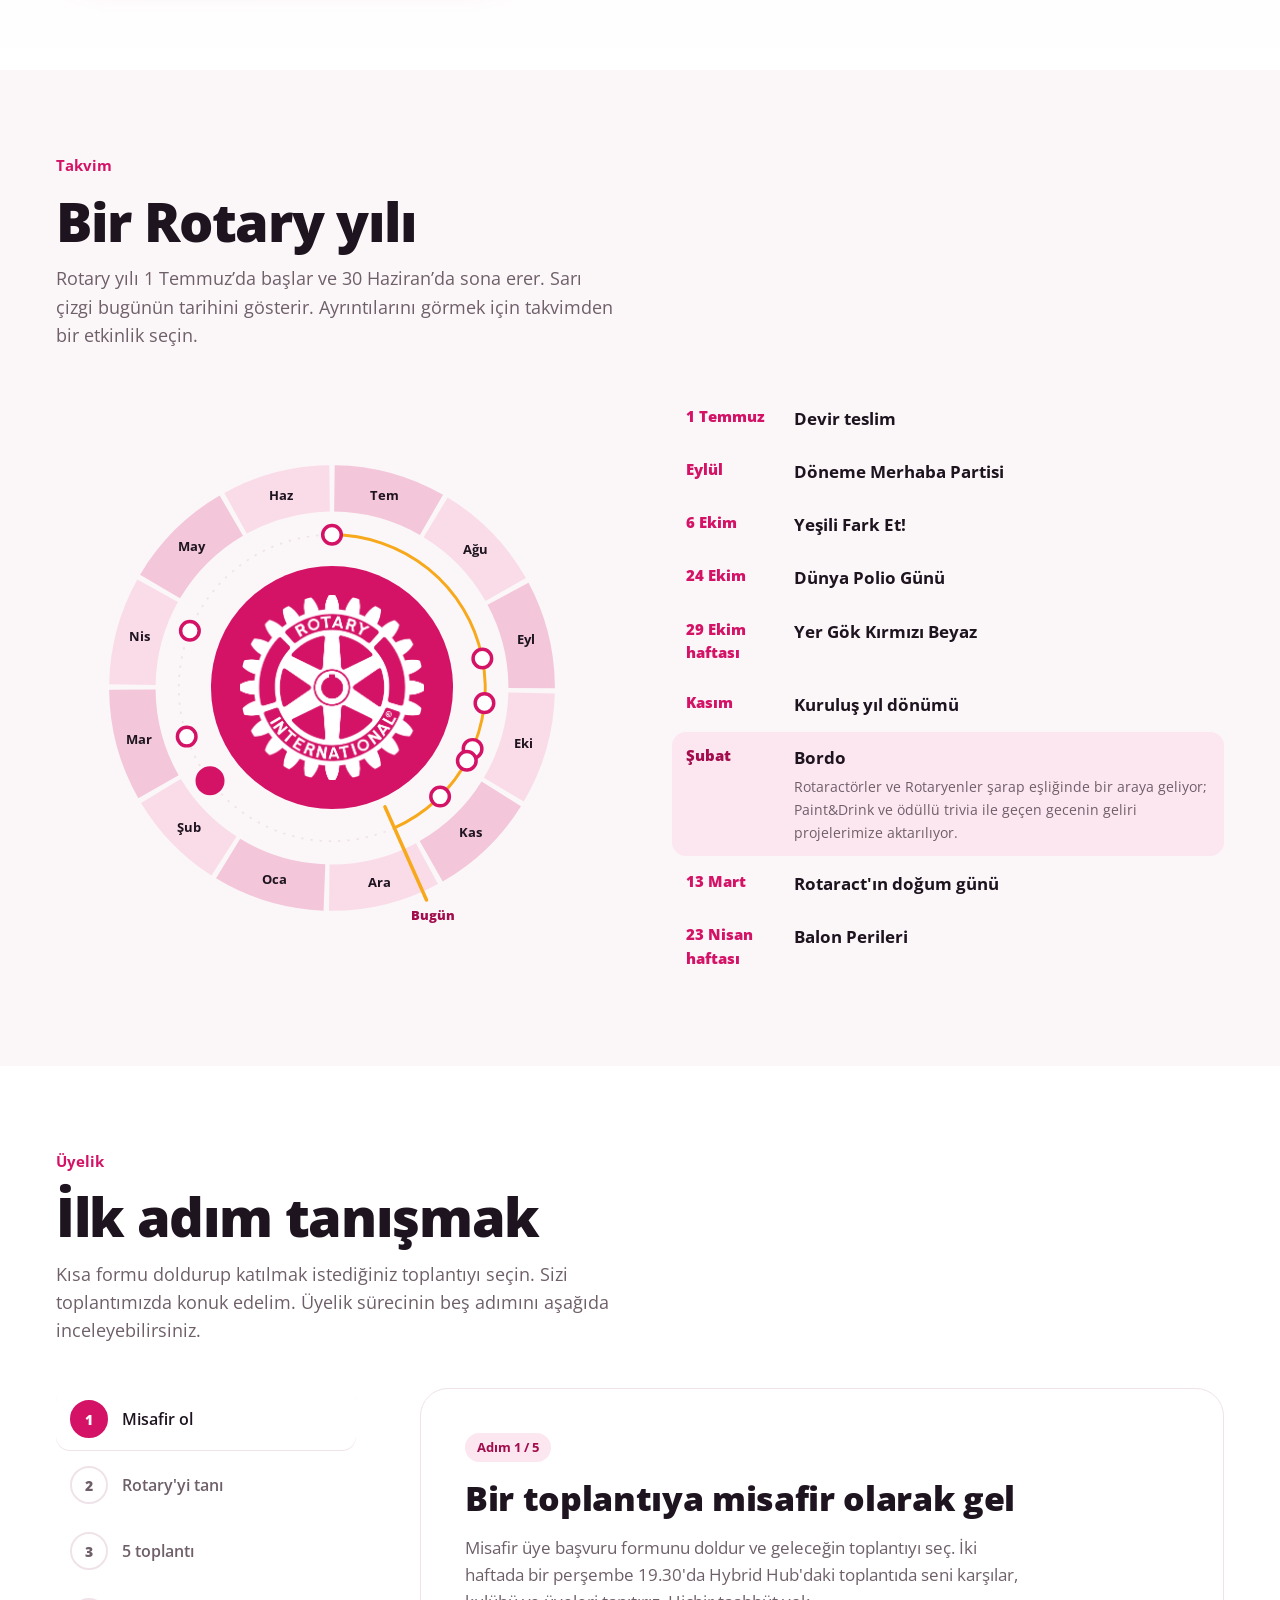
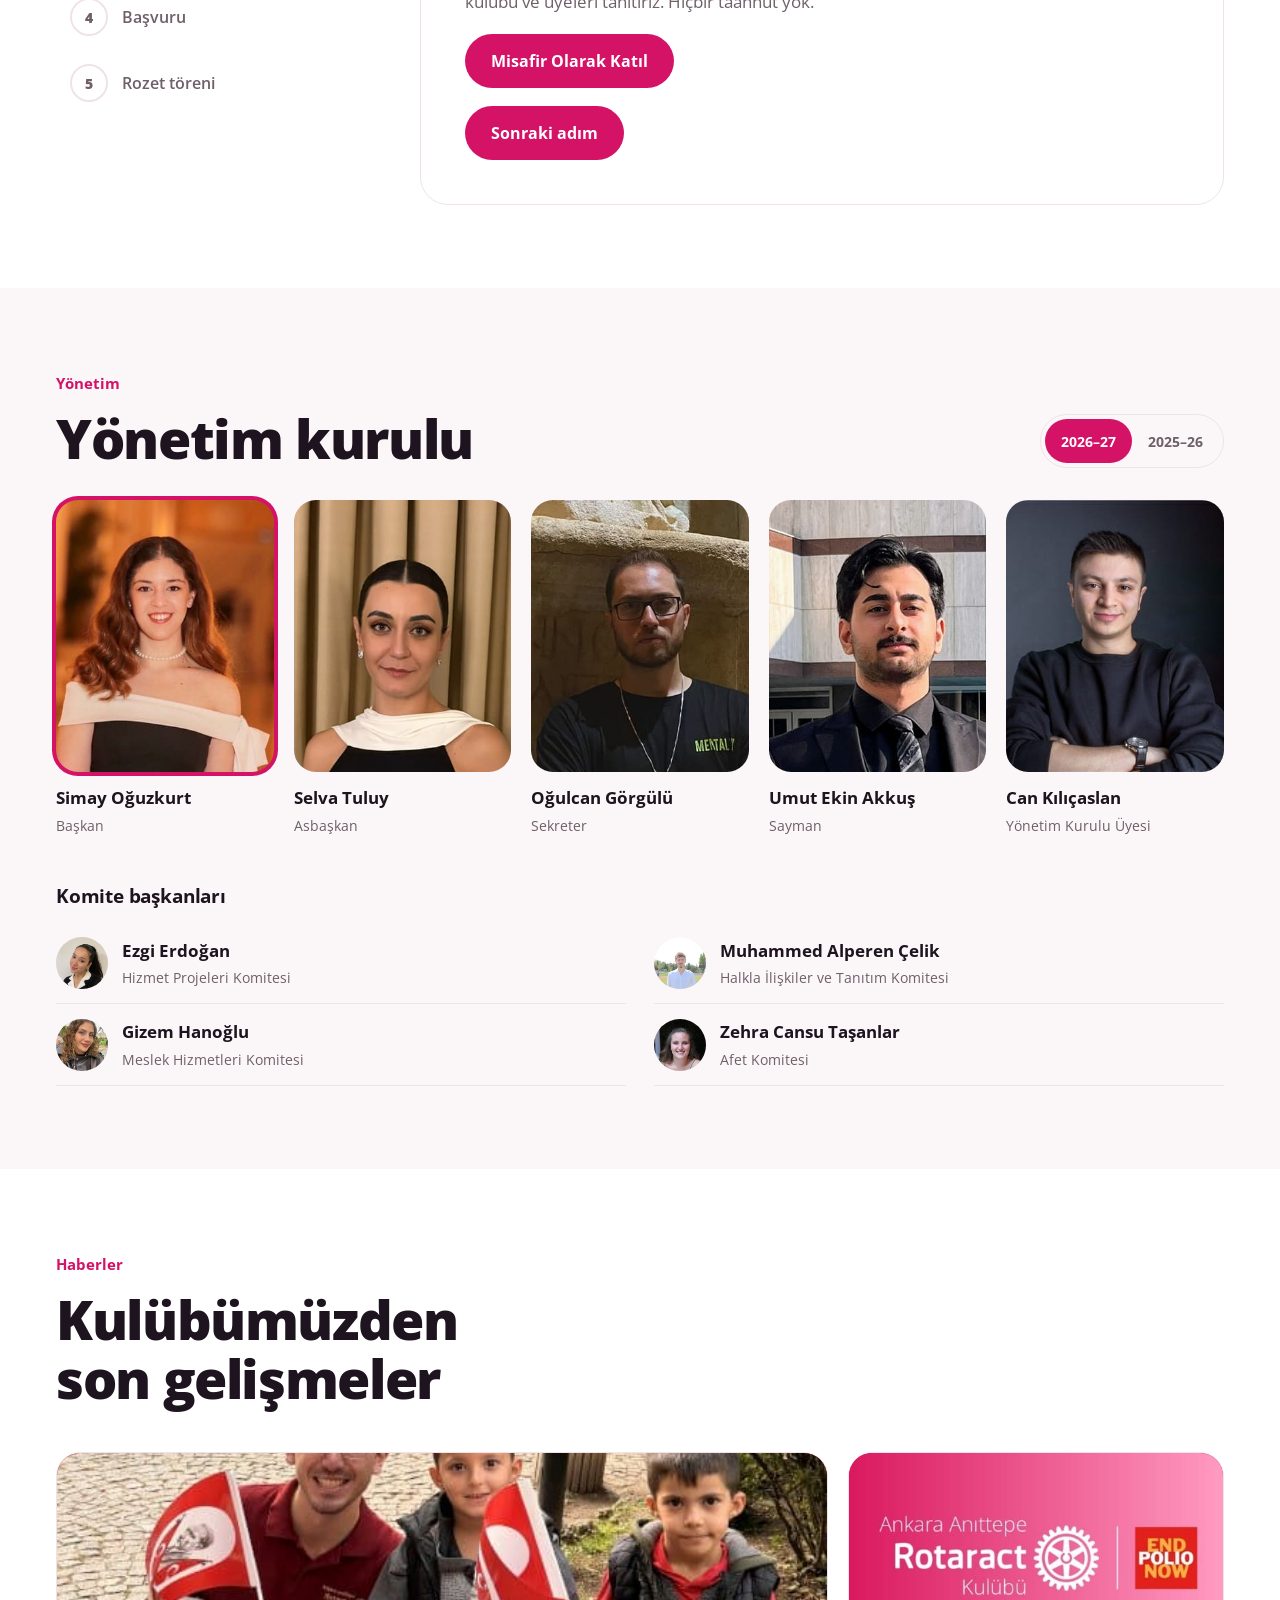
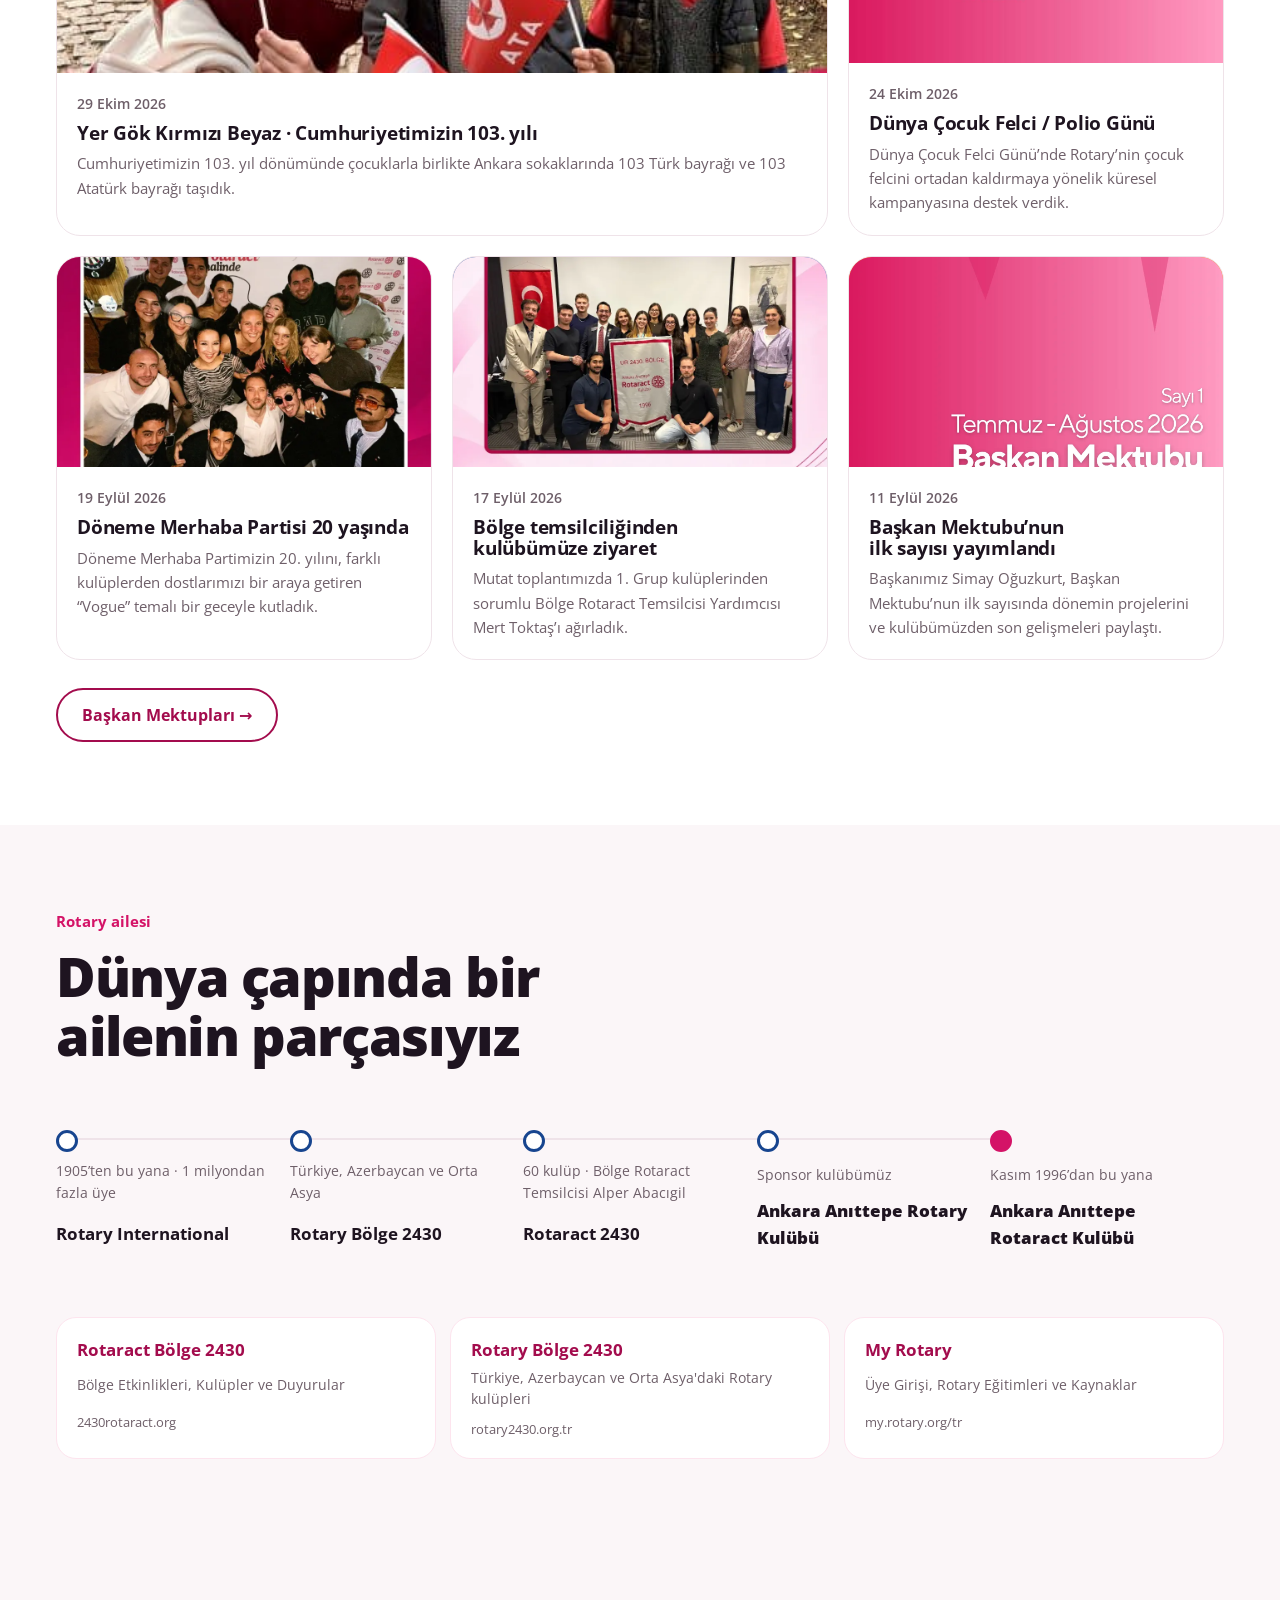
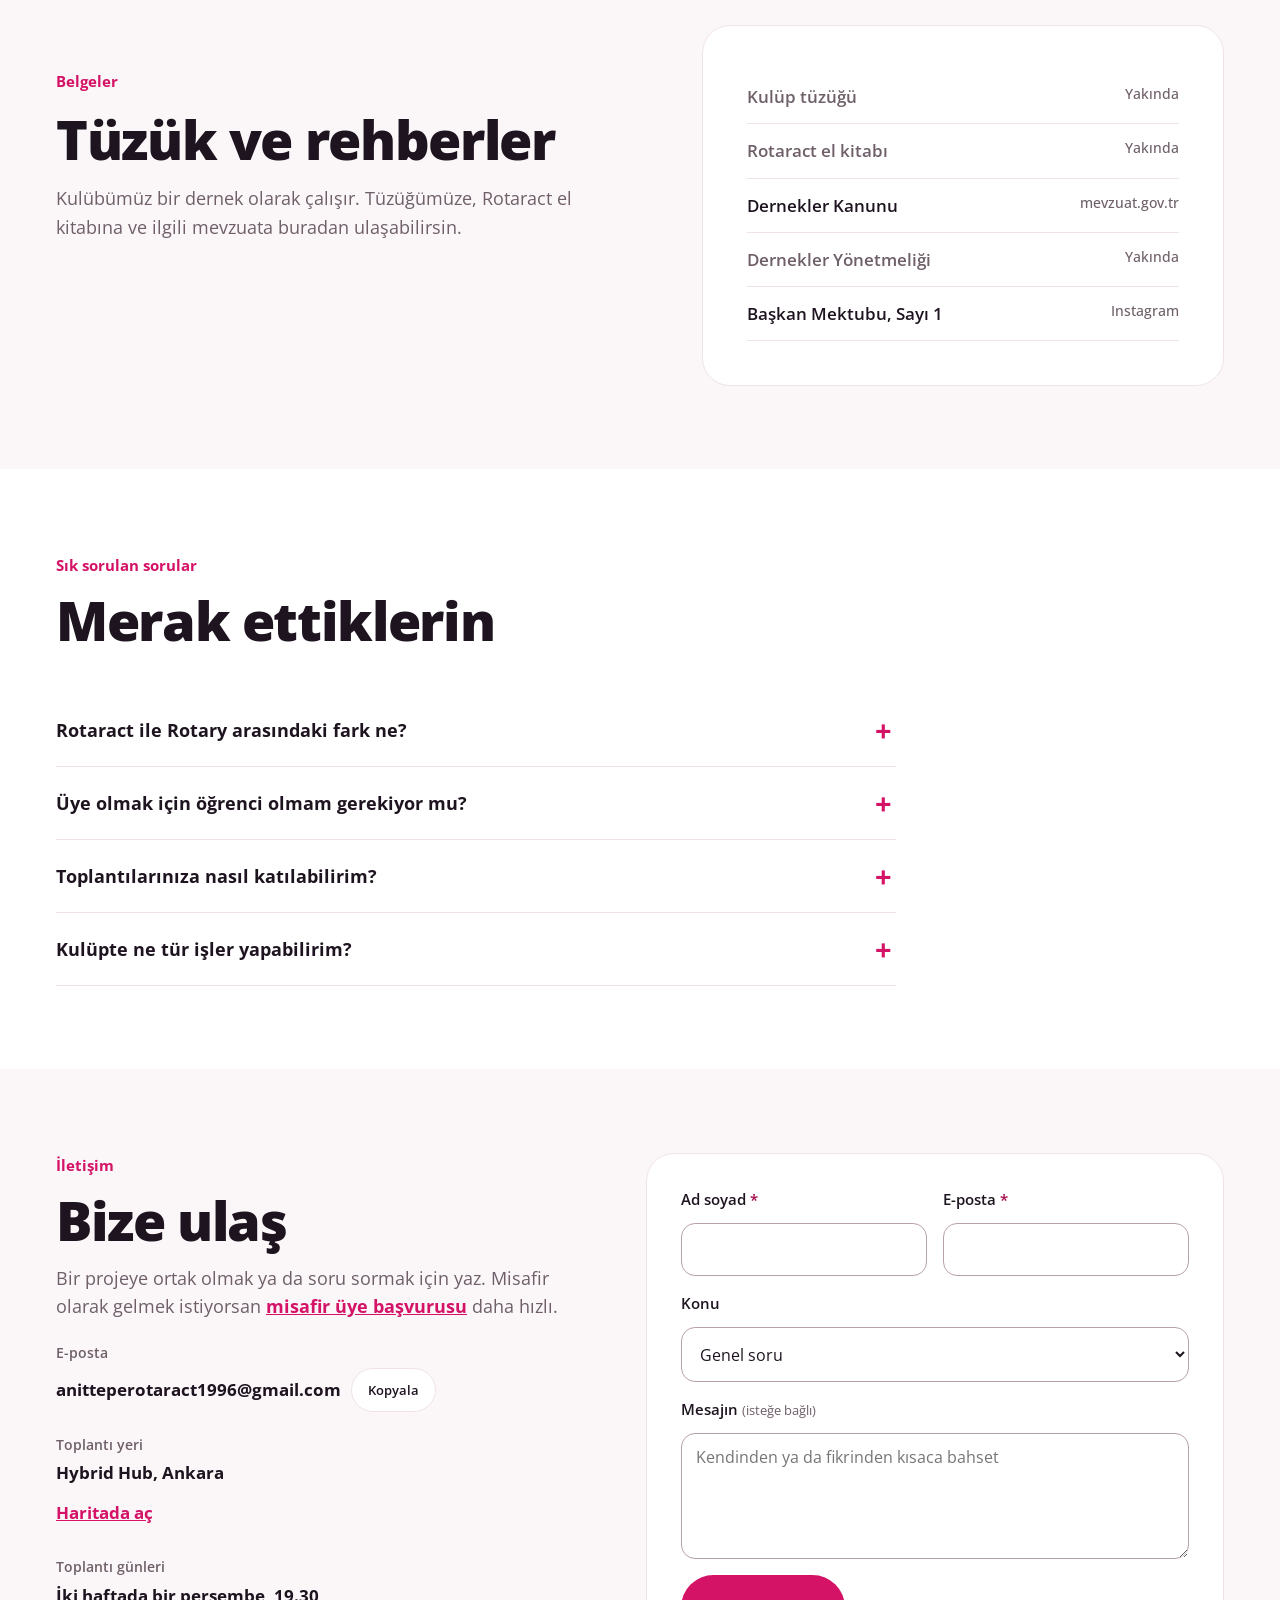
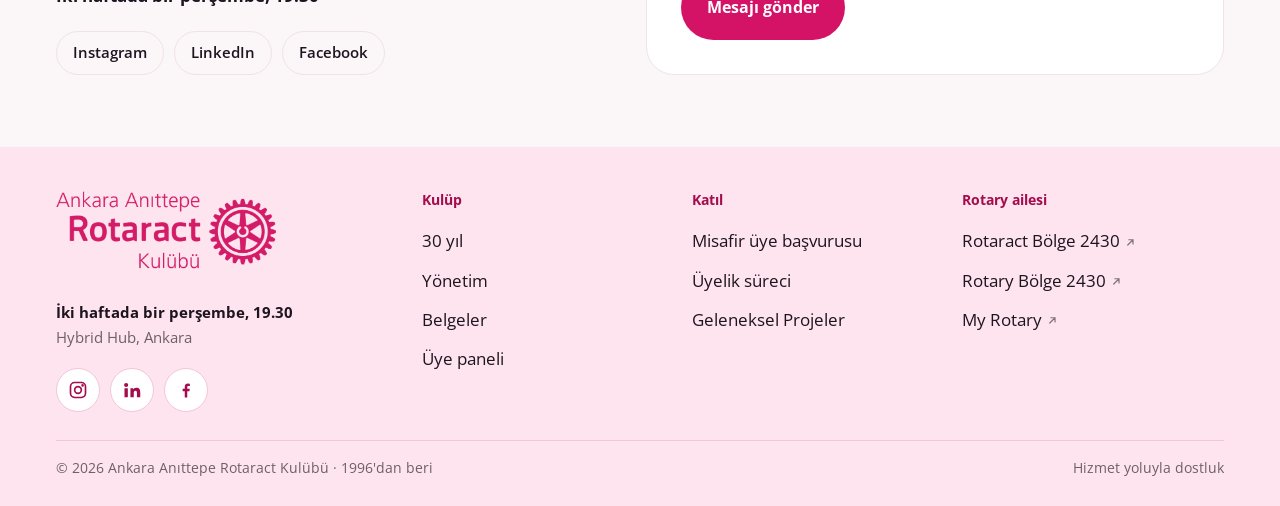
==== commit 90391e5c: "İletişim/başvuru spam koruması: formlarda gizli tuzak alanı ve süre; basvuru fonksiyonunda Origin, h" ====
--- a/index.html
+++ b/index.html
@@ -715,6 +715,7 @@
   .hero-inner{padding-bottom:clamp(40px,5vw,72px)}
   .tl.static .tl-sticky{padding-block:clamp(56px,6.5vw,88px)}
 }
+.hp-f{position:absolute!important;left:-10000px;top:auto;width:1px;height:1px;overflow:hidden}
 </style>
 
 <div class="progress" id="progress" aria-hidden="true"></div>
@@ -799,7 +800,7 @@
           <li><b>Sizi girişte karşılıyoruz</b><span>Üyelerimizden biri sizi karşılar ve kulübümüzle tanıştırır. Toplantıya konuk olmanız herhangi bir üyelik taahhüdü doğurmaz.</span></li>
         </ol>
       </div>
-      <form class="apply-form" id="gf" novalidate>
+      <form class="apply-form" id="gf" novalidate><label class="hp-f" aria-hidden="true">Website<input type="text" name="website" tabindex="-1" autocomplete="off"></label>
         <div class="gf-fields" id="gfFields">
           <p class="req-note"><span class="req" aria-hidden="true">*</span> işaretli alanlar zorunlu.</p>
           <label><span class="lbl">Ad soyad<span class="req" aria-hidden="true"> *</span></span><input id="g-name" name="name" required autocomplete="name" autocapitalize="words"></label>
@@ -1107,7 +1108,7 @@
           <a href="https://www.facebook.com/AnittepeRotaractKulubu/" target="_blank" rel="noopener">Facebook</a>
         </div>
       </div>
-      <form class="cf" id="cf" novalidate>
+      <form class="cf" id="cf" novalidate><label class="hp-f" aria-hidden="true">Website<input type="text" name="website" tabindex="-1" autocomplete="off"></label>
         <label><span class="lbl">Ad soyad<span class="req" aria-hidden="true"> *</span></span><input id="f-name" name="name" required autocomplete="name" autocapitalize="words"></label>
         <label><span class="lbl">E-posta<span class="req" aria-hidden="true"> *</span></span><input id="f-mail" name="email" type="email" required autocomplete="email"></label>
         <label class="full">Konu
@@ -1232,7 +1233,7 @@
   $$("#gInterest button").forEach(b=>b.addEventListener("click",()=>b.setAttribute("aria-pressed",b.getAttribute("aria-pressed")!=="true")));
 
   // Formlar kulüp sunucusuna (Supabase) gider: başvuru kaydedilir ve kulüp Gmail adresine iletilir. Ulaşılamazsa e-posta uygulaması açılır.
-  const sendMail=(subject,body,replyTo,kind,confirm)=>fetch("https://fyjcgfbooajuljebxnil.supabase.co/functions/v1/basvuru",{method:"POST",headers:{"Content-Type":"application/json"},body:JSON.stringify({kind:kind||(/başvuru|application/i.test(subject)?"misafir":"iletisim"),subject,body,reply_to:replyTo,confirm,page:location.href})})
+  const sendMail=(subject,body,replyTo,kind,confirm)=>fetch("https://fyjcgfbooajuljebxnil.supabase.co/functions/v1/basvuru",{method:"POST",headers:{"Content-Type":"application/json"},body:JSON.stringify({kind:kind||(/başvuru|application/i.test(subject)?"misafir":"iletisim"),subject,body,reply_to:replyTo,confirm,page:location.href,hp:[...document.querySelectorAll('input[name="website"]')].map(i=>i.value).join(""),t:Math.round(performance.now())})})
     .then(r=>r.json()).then(j=>{if(!j.ok)throw new Error(j.error||"not sent");return true})
     .catch(()=>{location.href="mailto:anitteperotaract1996@gmail.com?subject="+encodeURIComponent(subject)+"&body="+encodeURIComponent(body);return false});
 
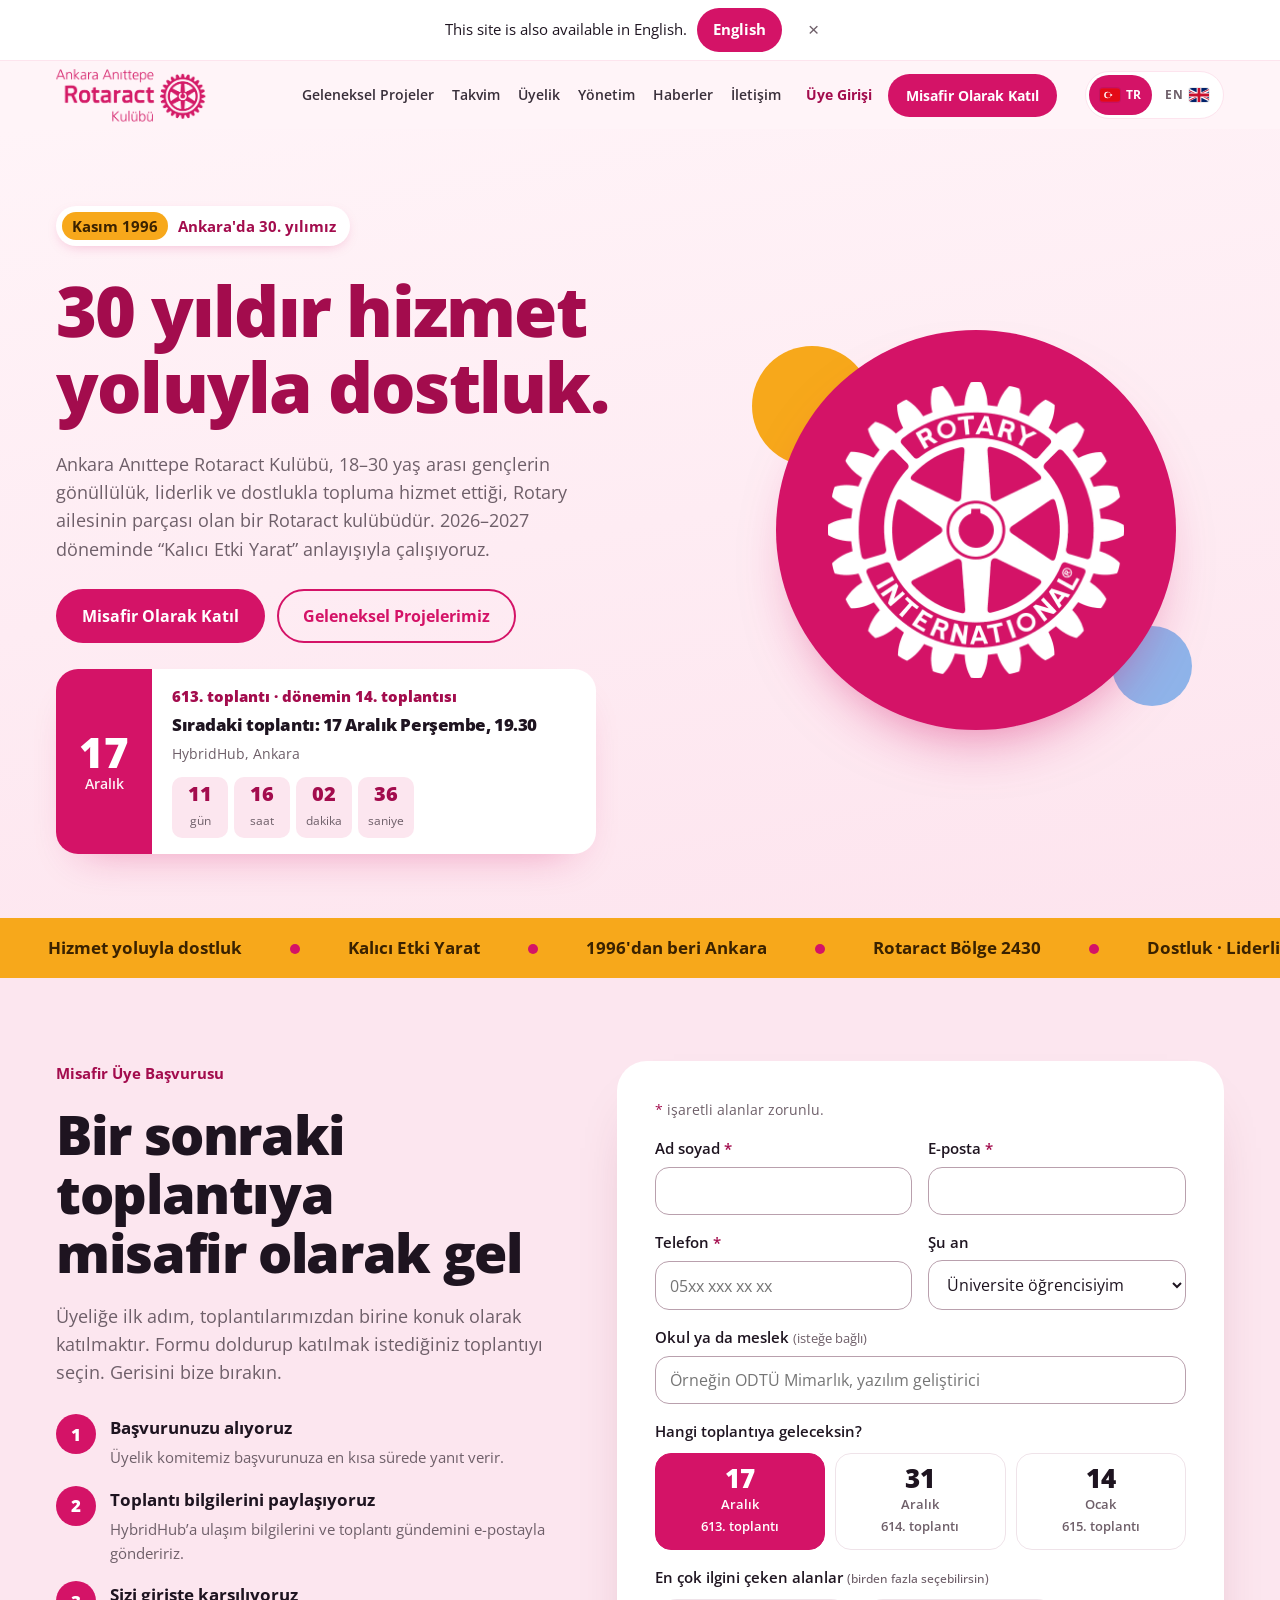
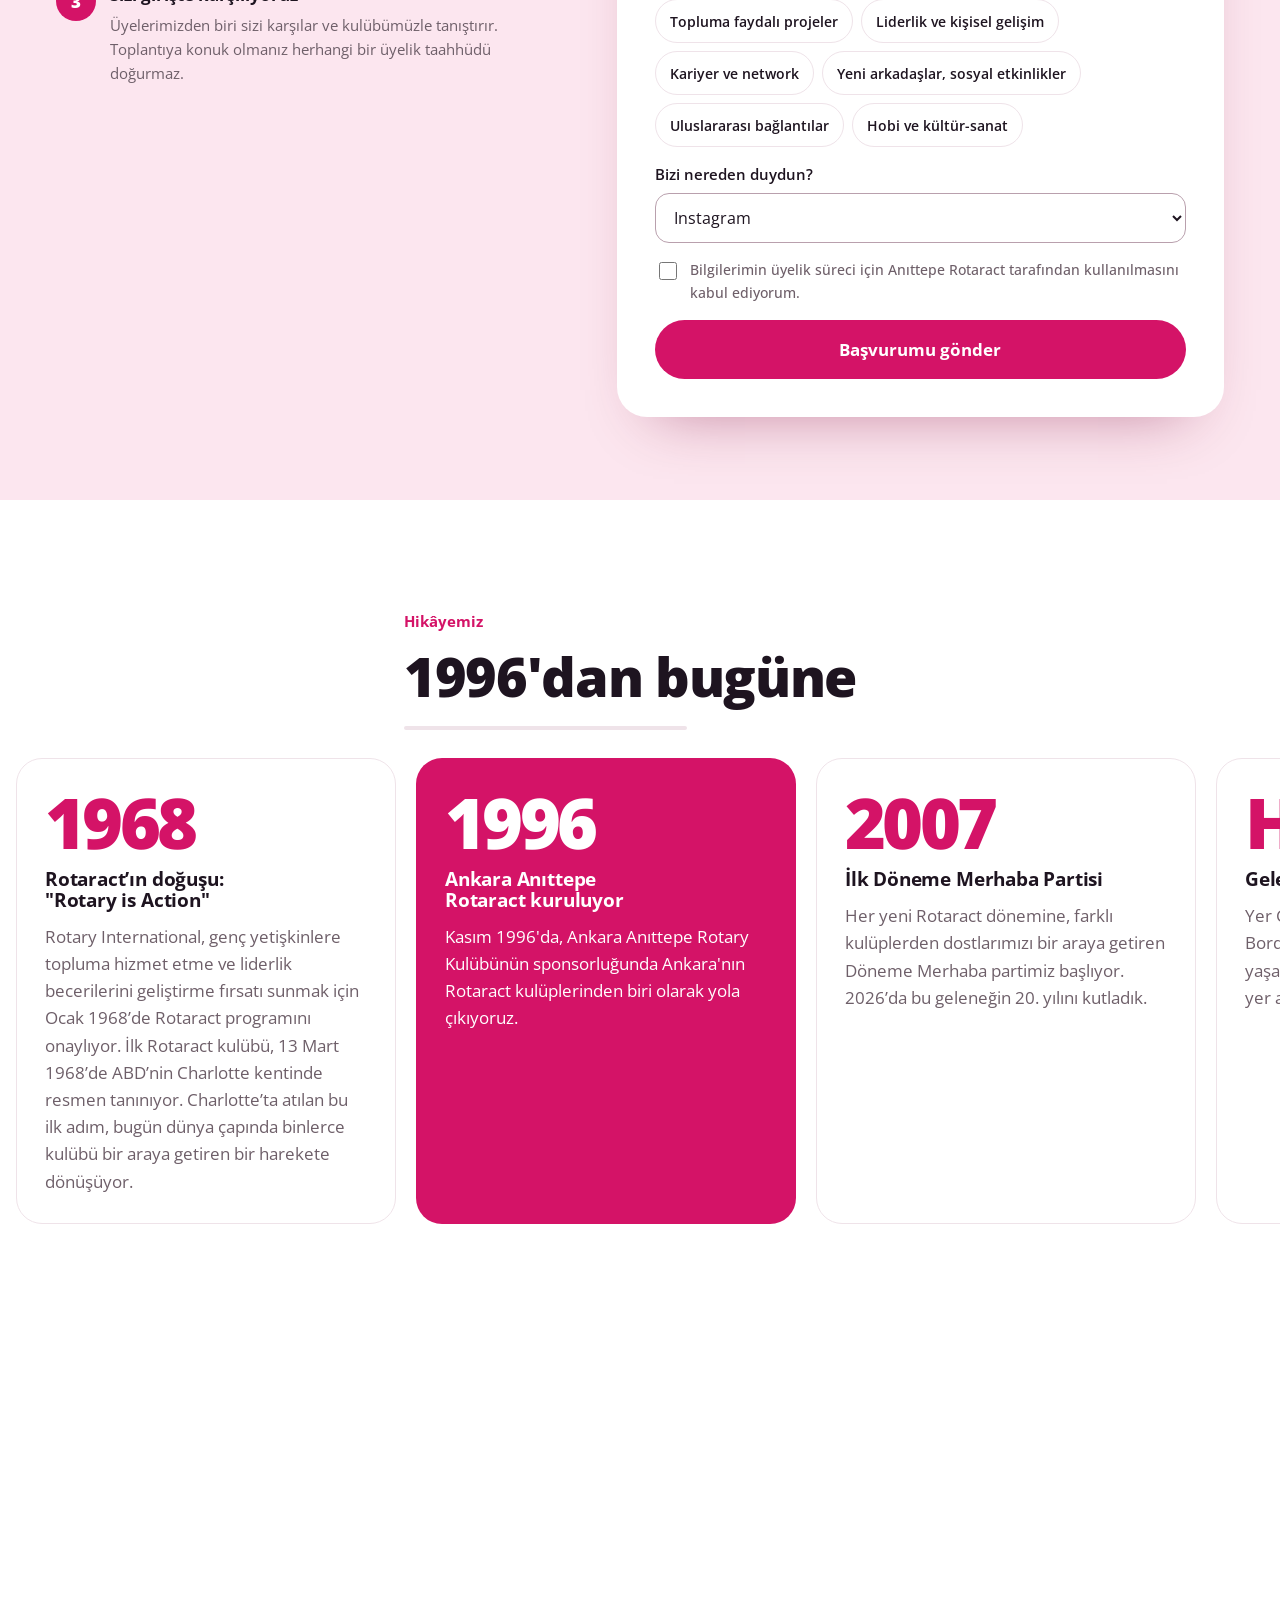
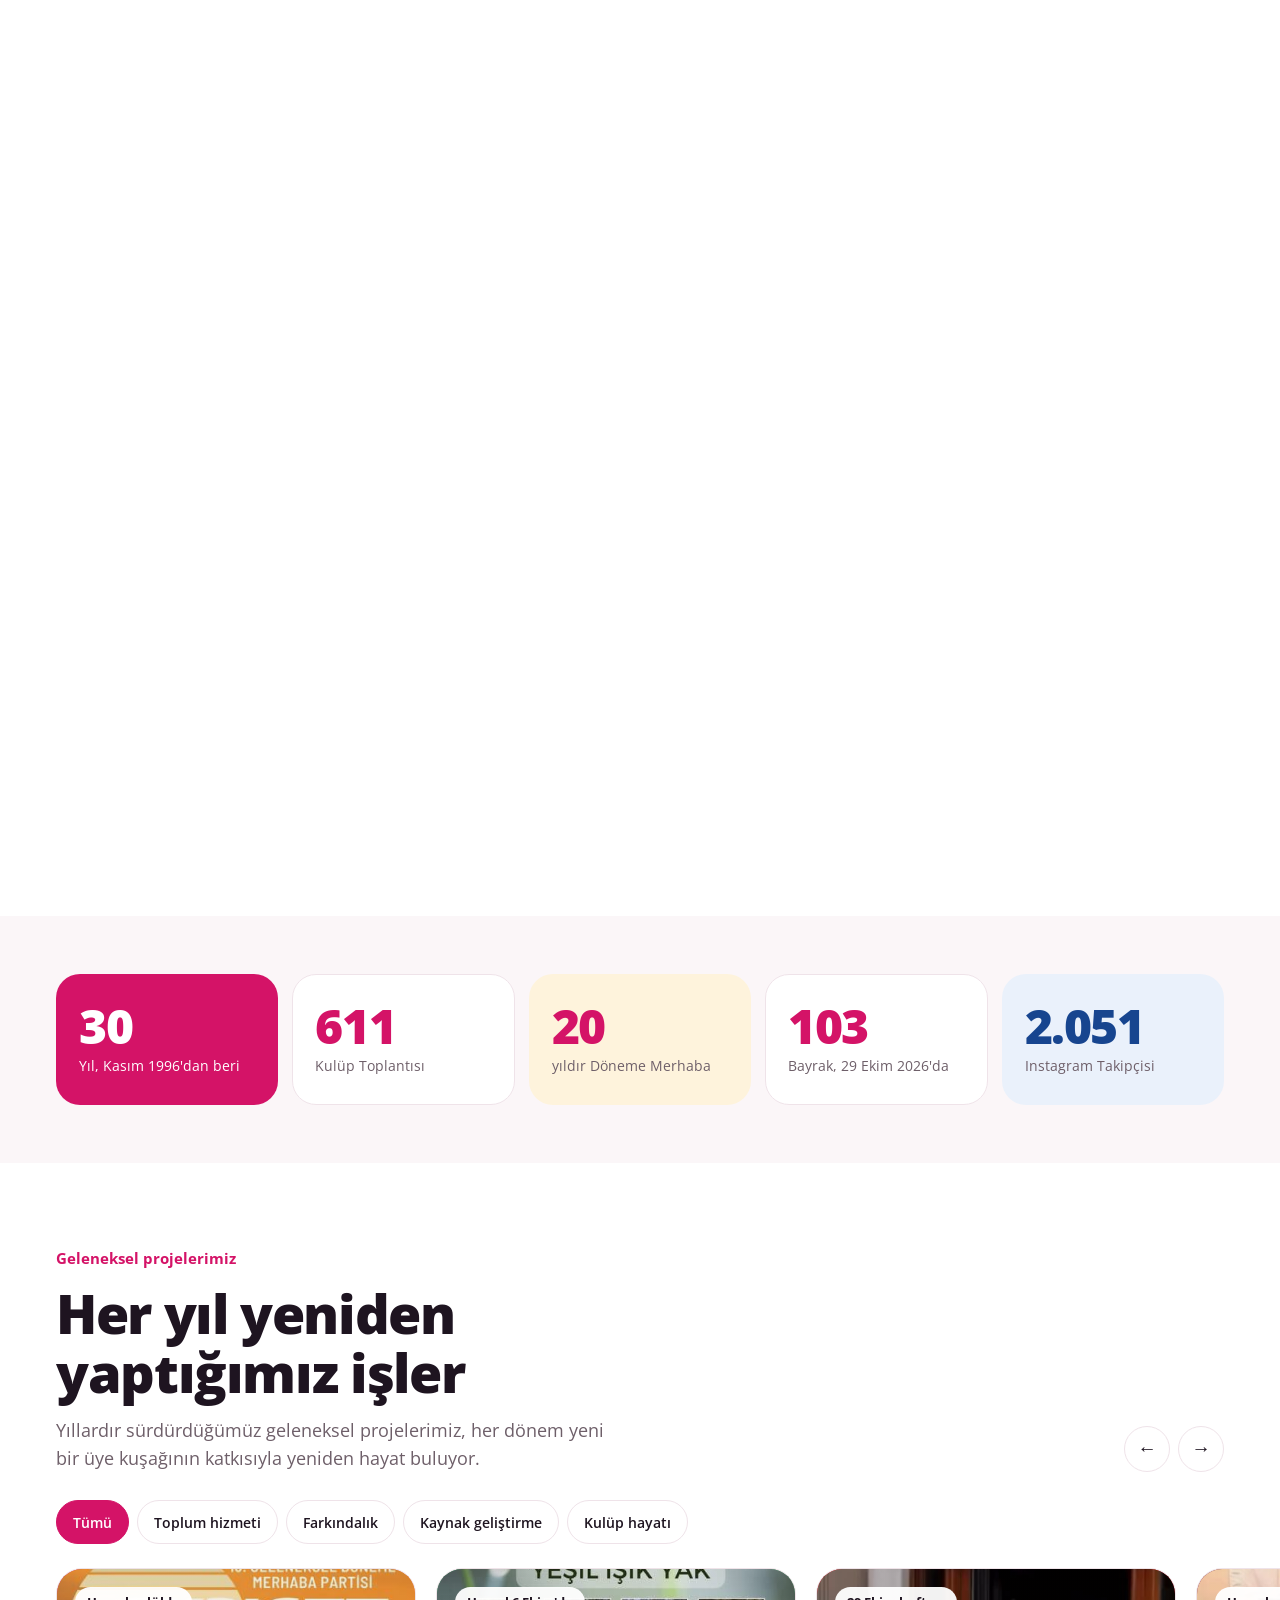
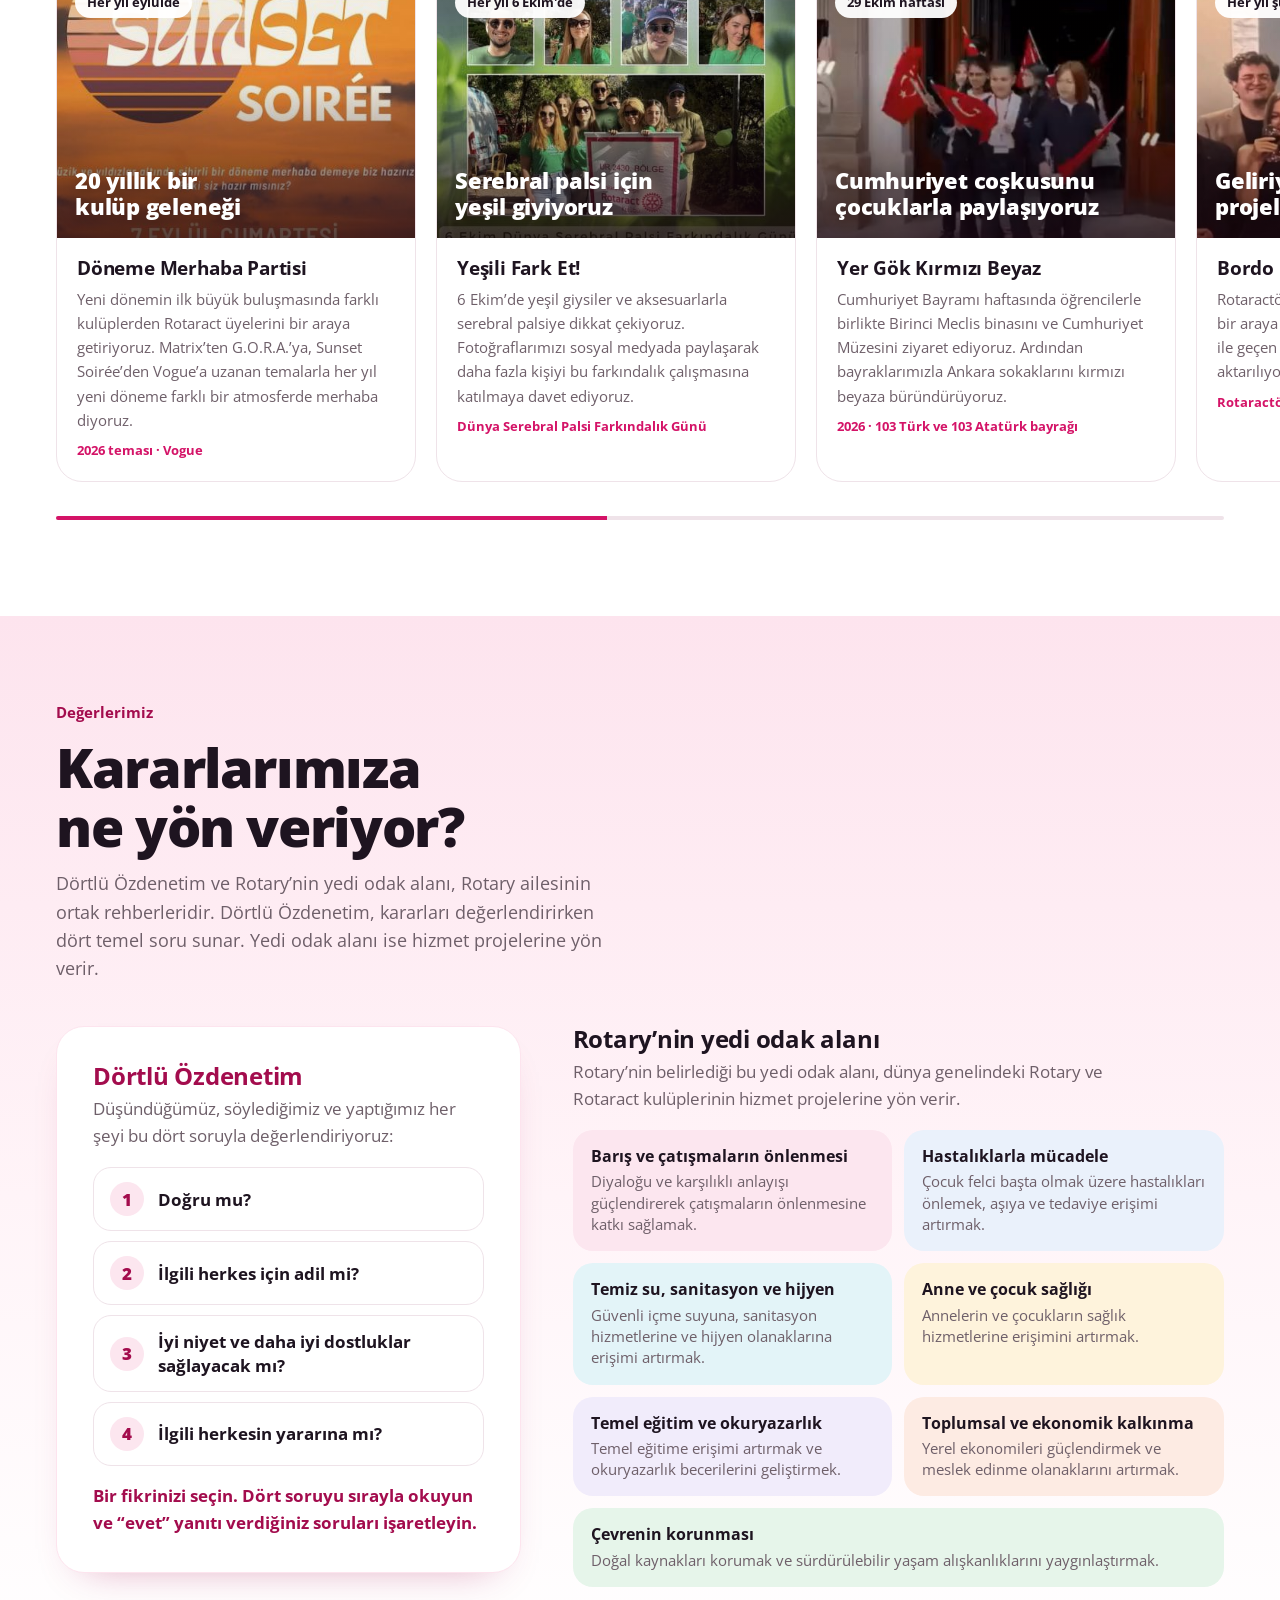
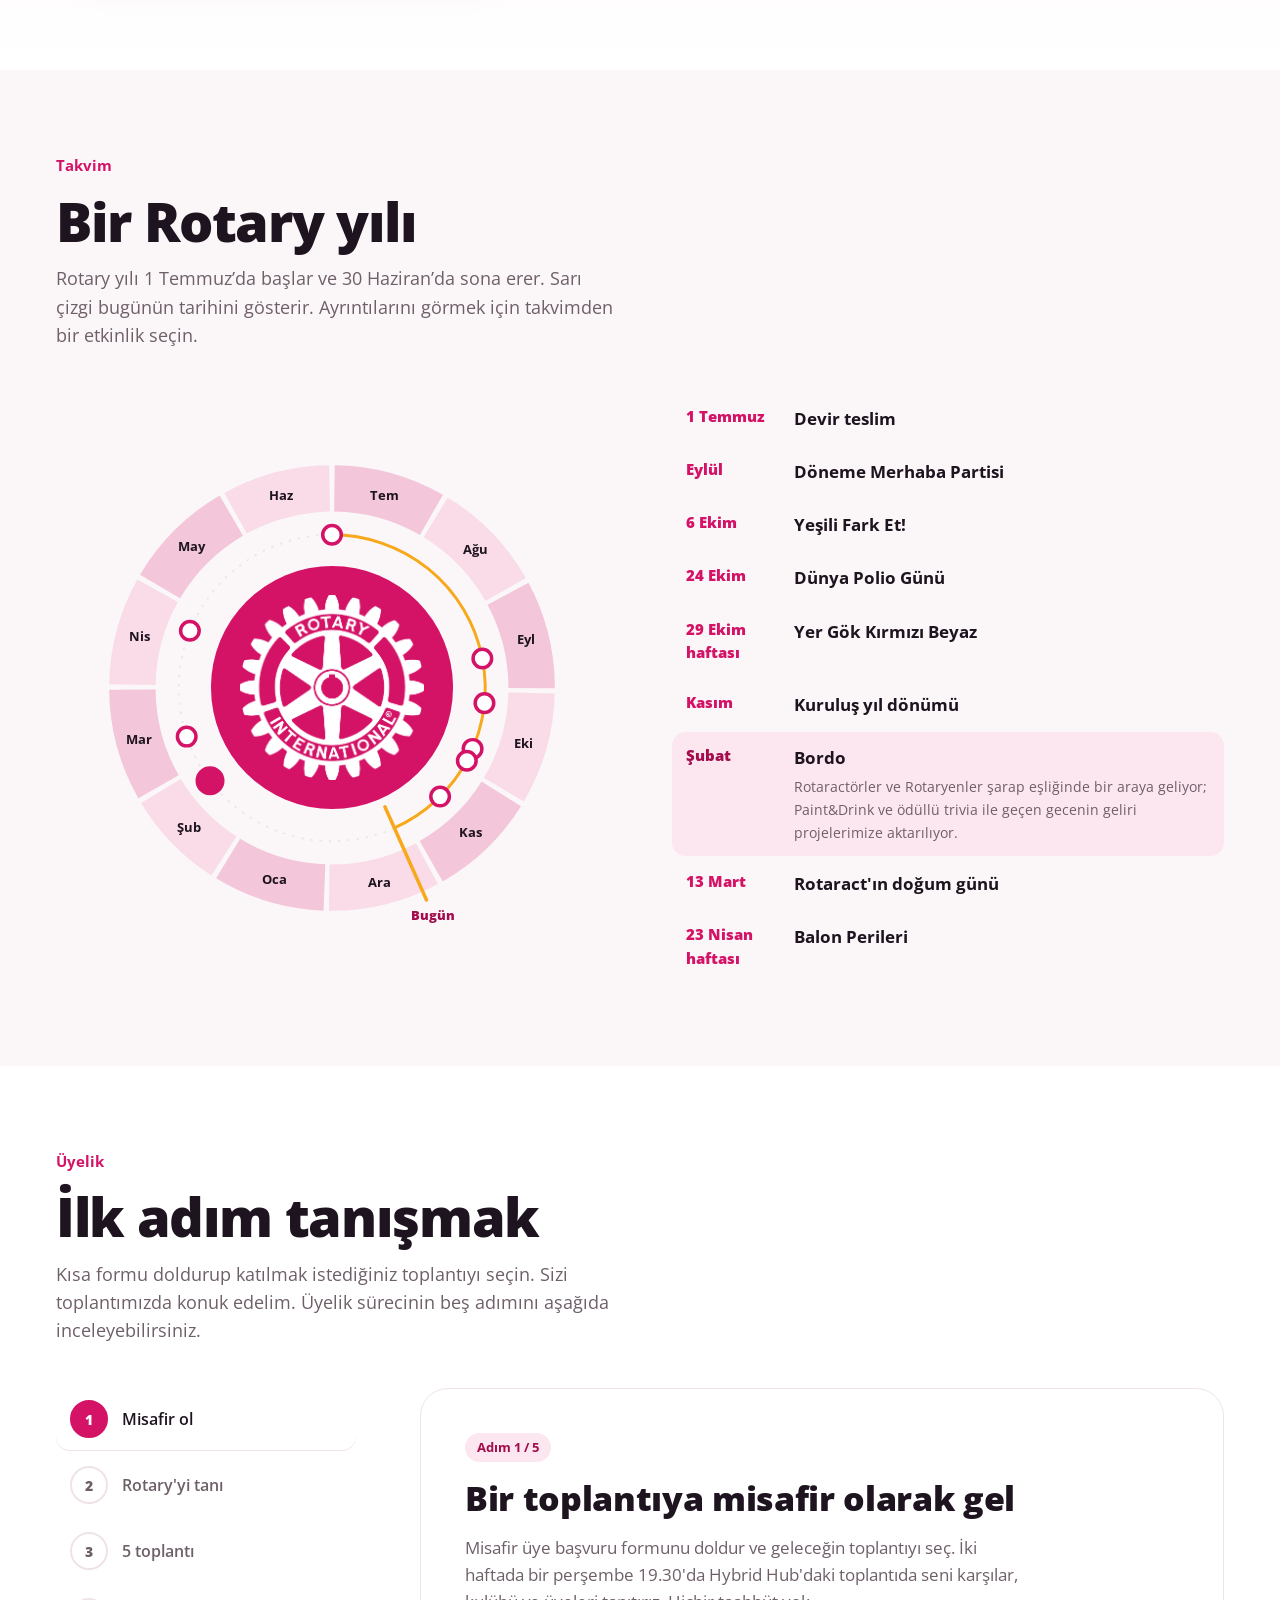
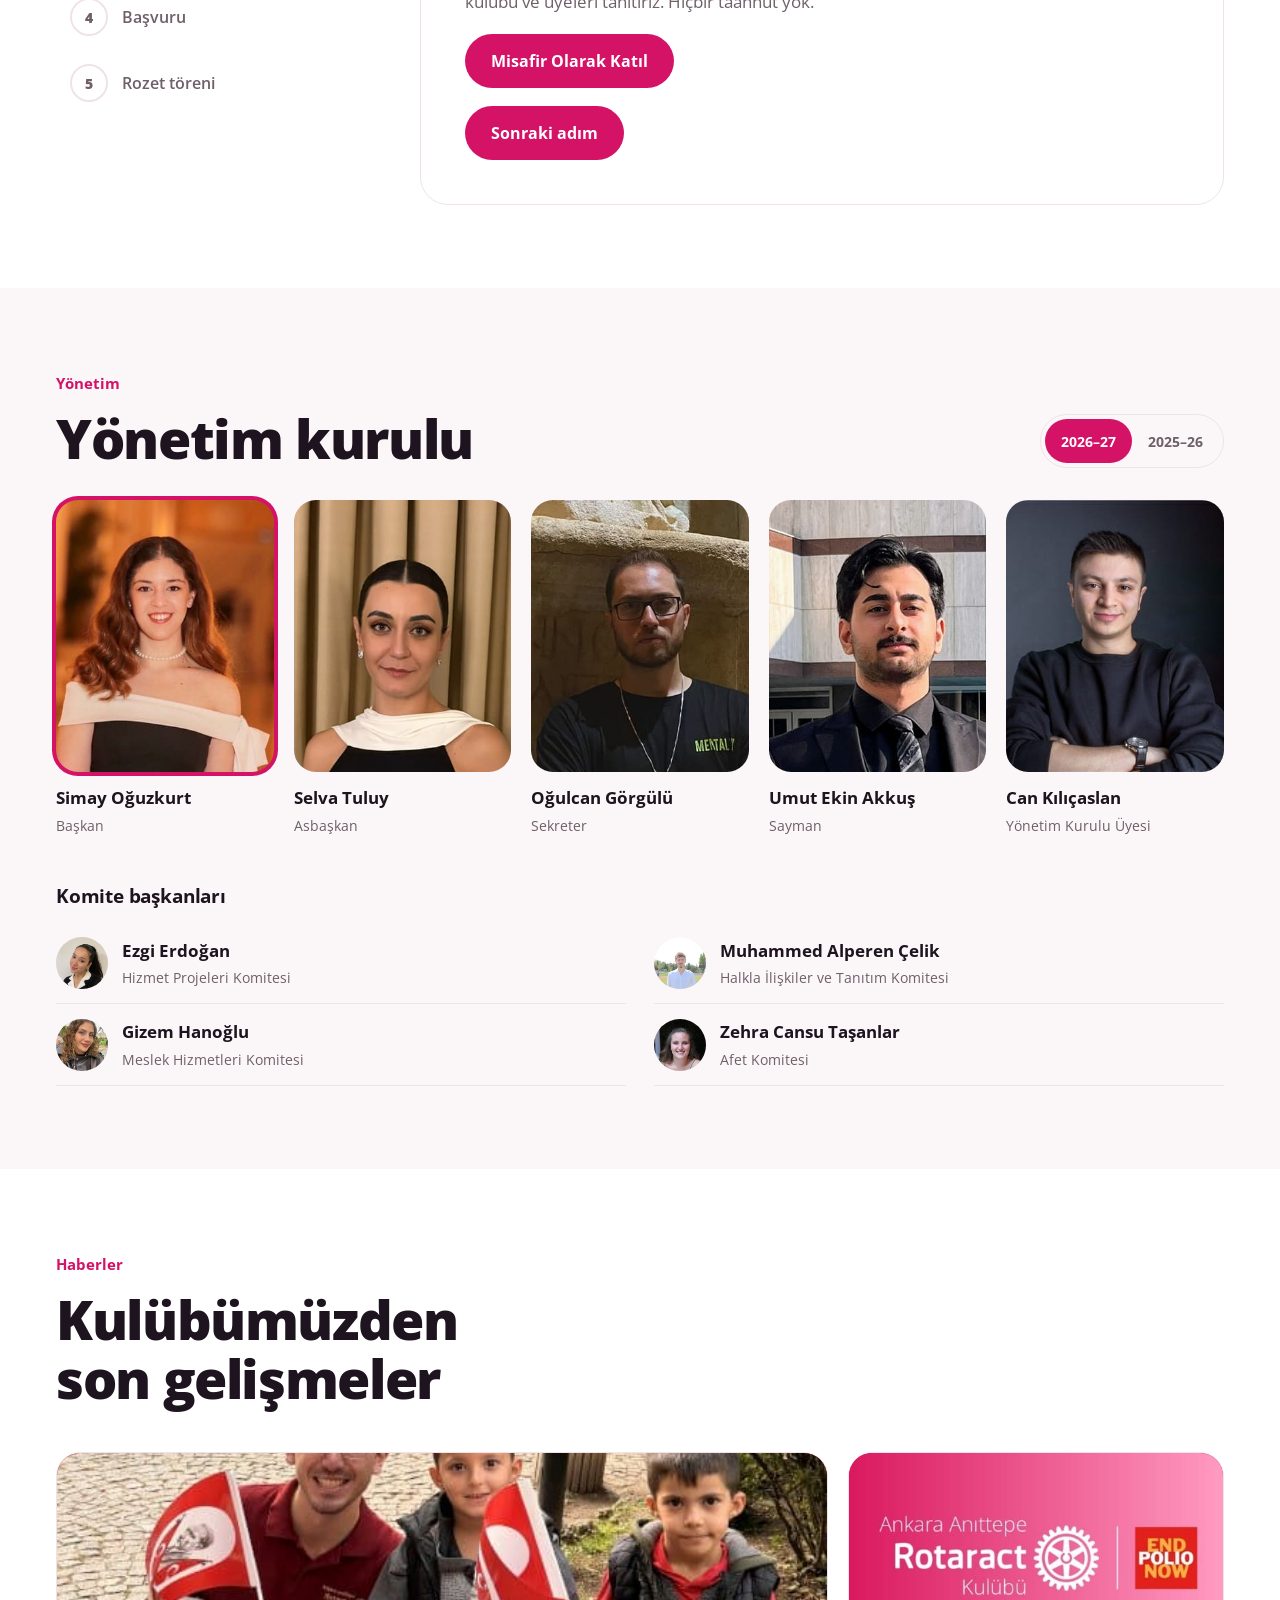
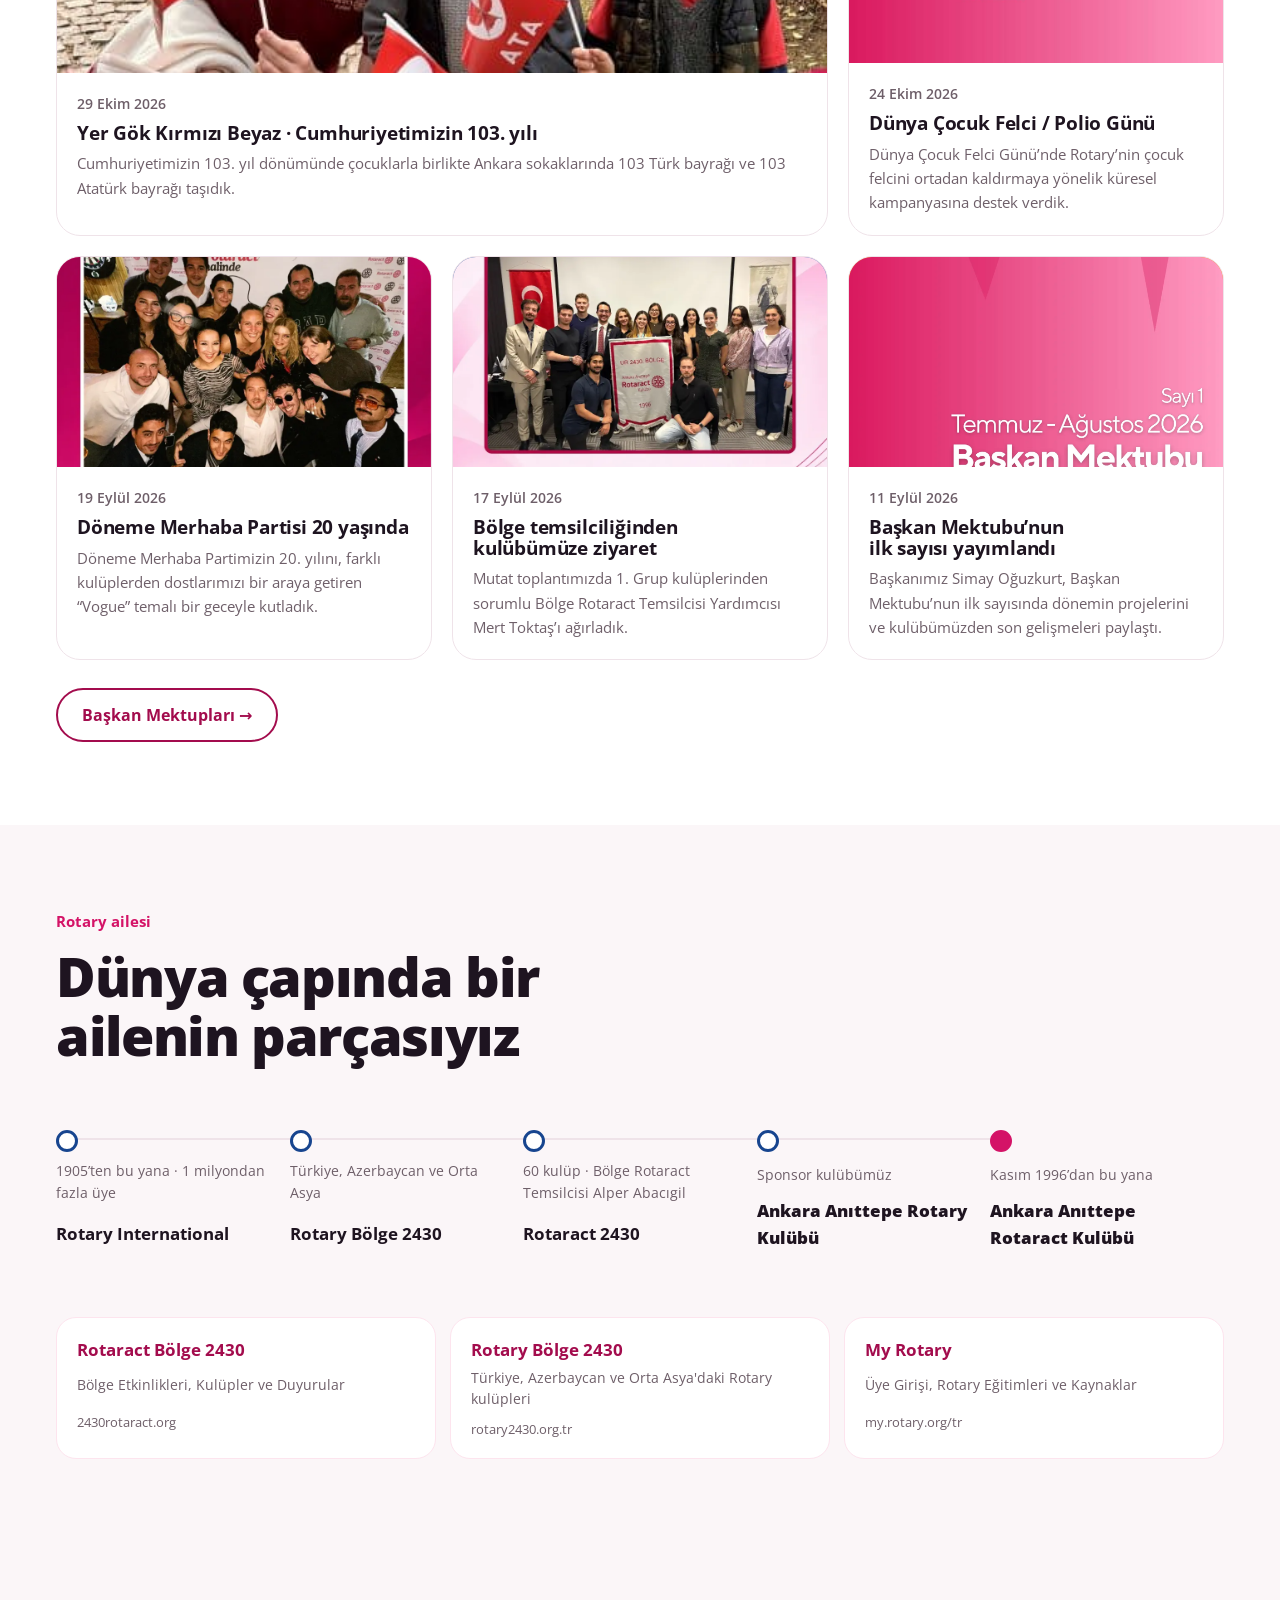
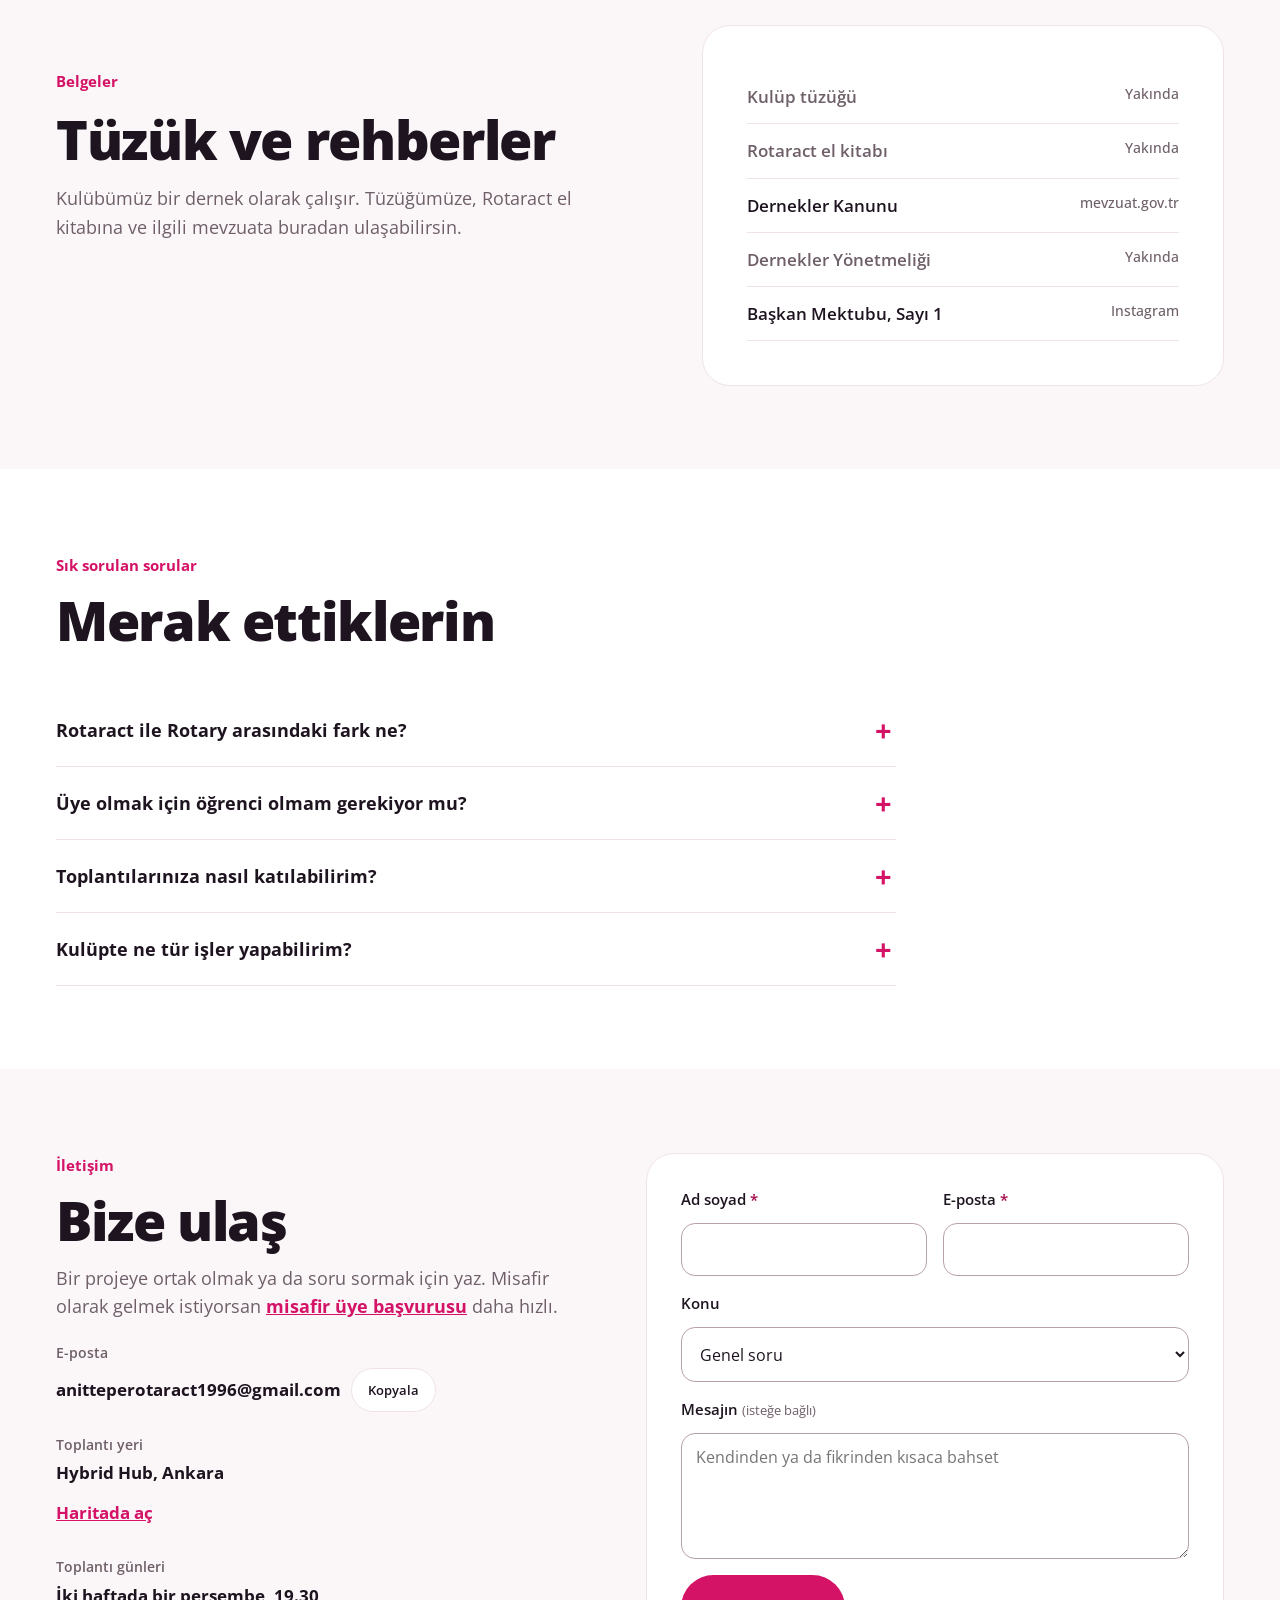
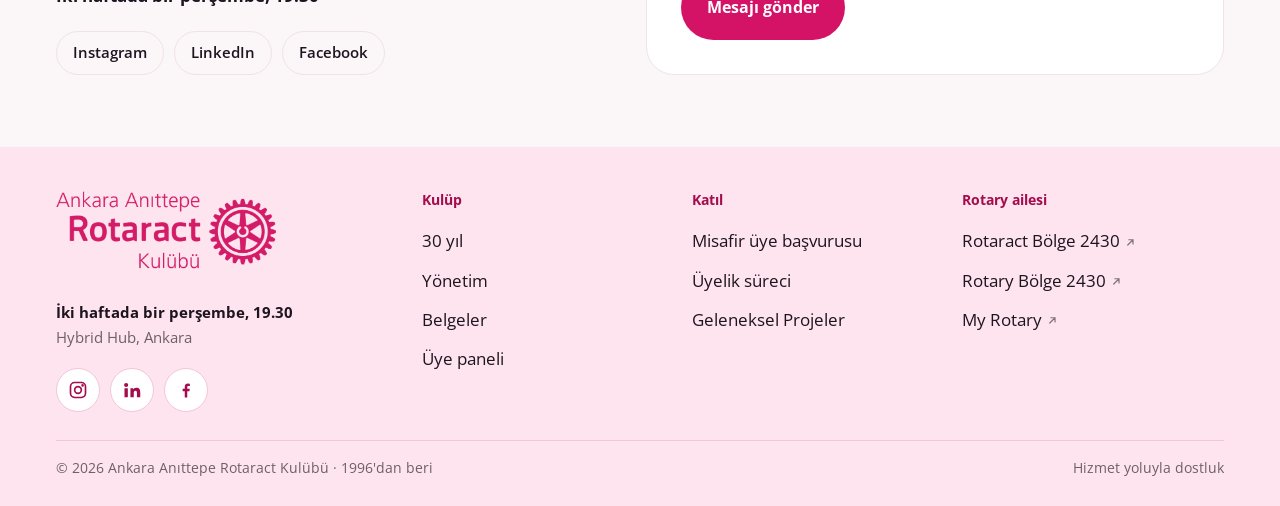
==== commit ffbbc718: "Misafir başvuru formu hiç gönderilmiyordu: ilgi alanları $ yerine $$ ile okunur (TR/EN) Co-Authored-" ====
--- a/index.html
+++ b/index.html
@@ -1250,7 +1250,7 @@
     if(bad.length){err.hidden=true;bad[0].focus();return}
     err.hidden=true;
     const m=window._gMeetings[+(document.querySelector('input[name="gdate"]:checked')||{value:0}).value];
-    const _l={"name":"Ad soyad","mail":"E-posta","tel":"Telefon","status":"Durum","school":"Okul / meslek","source":"Bizi nereden duydu","interest":"İlgi alanları","date":"Gelmek istediği toplantı"};const _b=[[_l.name,name],[_l.mail,mail],[_l.tel,(($("#g-tel")||{}).value||"").trim()],[_l.status,(($("#g-status")||{}).value||"").trim()],[_l.school,(($("#g-school")||{}).value||"").trim()],[_l.source,(($("#g-source")||{}).value||"").trim()],[_l.interest,$("#gInterest button[aria-pressed=true]").map(b=>b.textContent).join(", ")],[_l.date,m.d.toLocaleDateString(document.documentElement.lang,{day:"numeric",month:"long",weekday:"long"})+" ("+m.no+")"]].filter(x=>x[1]).map(x=>x[0]+": "+x[1]).join("\n");
+    const _l={"name":"Ad soyad","mail":"E-posta","tel":"Telefon","status":"Durum","school":"Okul / meslek","source":"Bizi nereden duydu","interest":"İlgi alanları","date":"Gelmek istediği toplantı"};const _b=[[_l.name,name],[_l.mail,mail],[_l.tel,(($("#g-tel")||{}).value||"").trim()],[_l.status,(($("#g-status")||{}).value||"").trim()],[_l.school,(($("#g-school")||{}).value||"").trim()],[_l.source,(($("#g-source")||{}).value||"").trim()],[_l.interest,$$("#gInterest button[aria-pressed=true]").map(b=>b.textContent).join(", ")],[_l.date,m.d.toLocaleDateString(document.documentElement.lang,{day:"numeric",month:"long",weekday:"long"})+" ("+m.no+")"]].filter(x=>x[1]).map(x=>x[0]+": "+x[1]).join("\n");
     const _sent=sendMail("Misafir üye başvurusu"+": "+name,_b,mail,"misafir",{name,lang:"tr",meeting:m.d.getDate()+" "+MONTHS[m.d.getMonth()]+" "+DAYS[m.d.getDay()],meeting_no:String(m.no)});
     $("#gfFields").hidden=true;const done=$("#gDone");done.hidden=false;
     const _e=s=>String(s).replace(/[&<>"]/g,c=>({"&":"&amp;","<":"&lt;",">":"&gt;","\"":"&quot;"})[c]);
